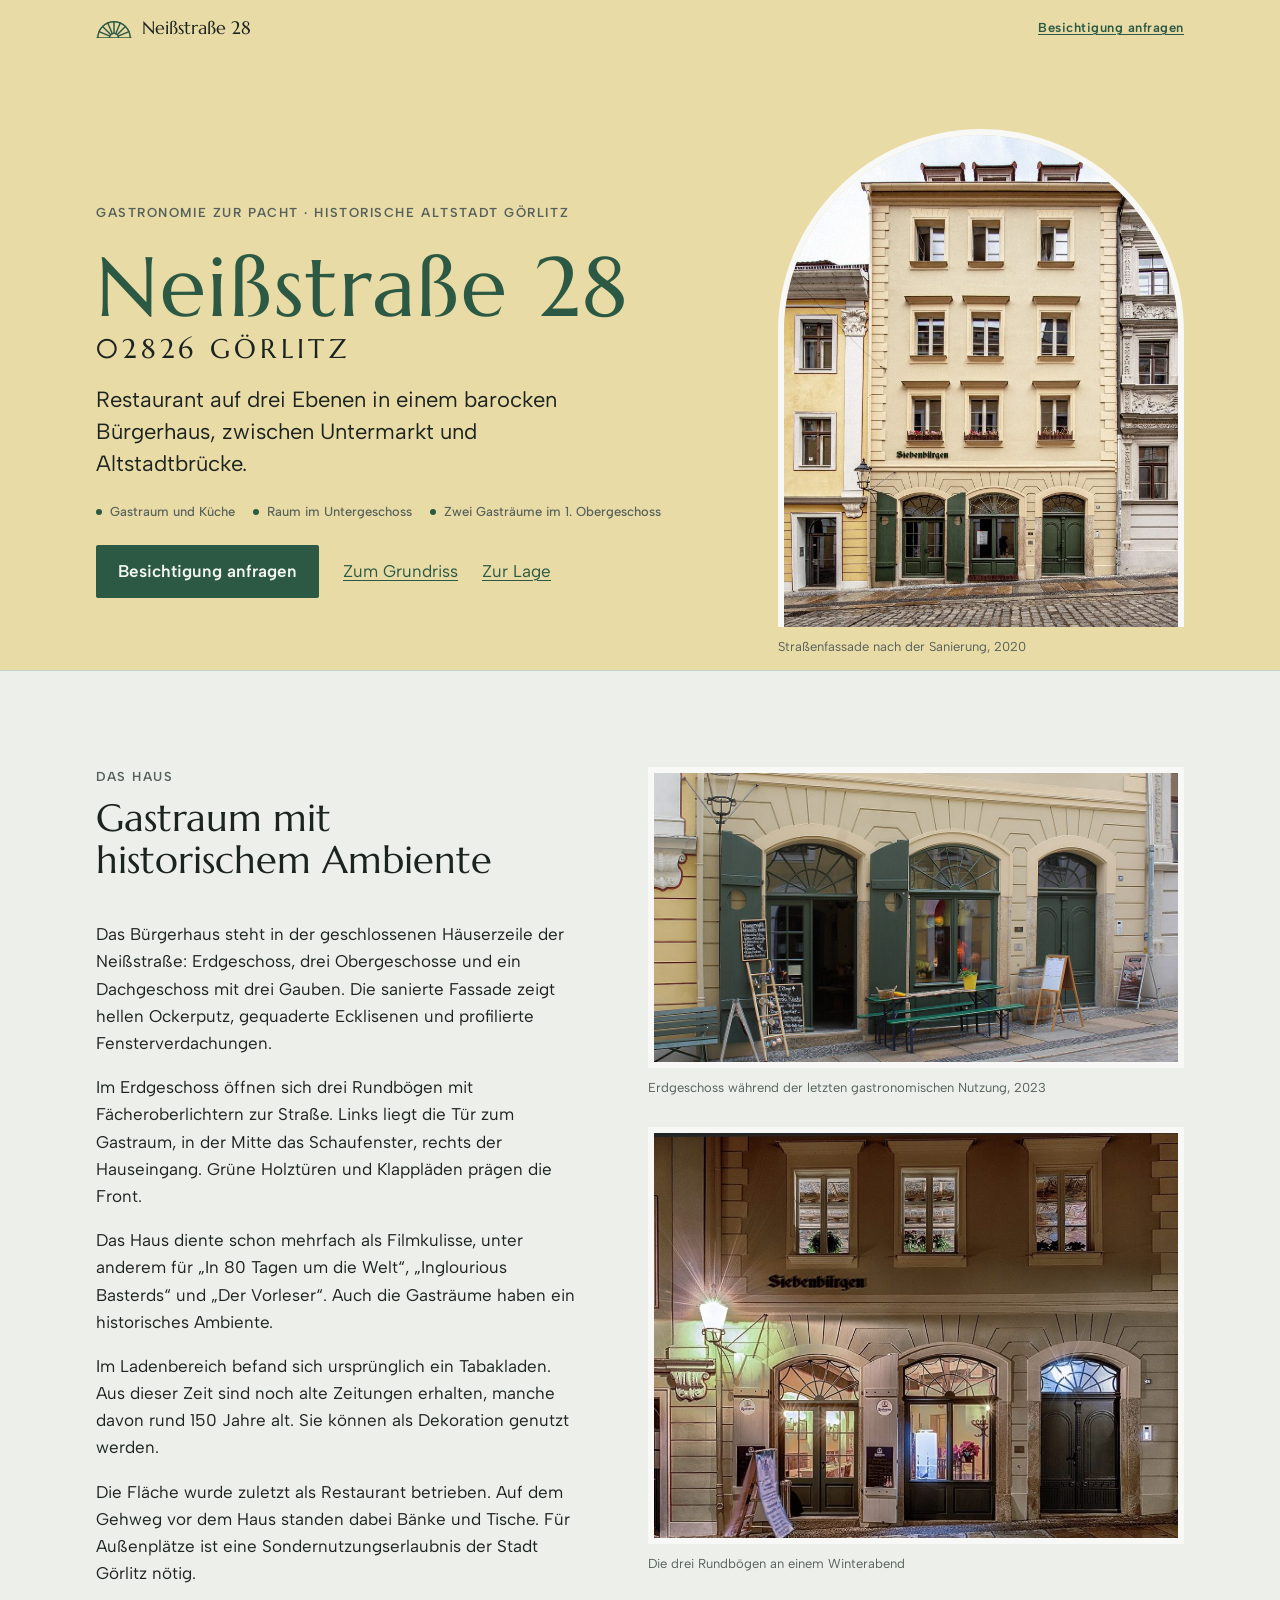
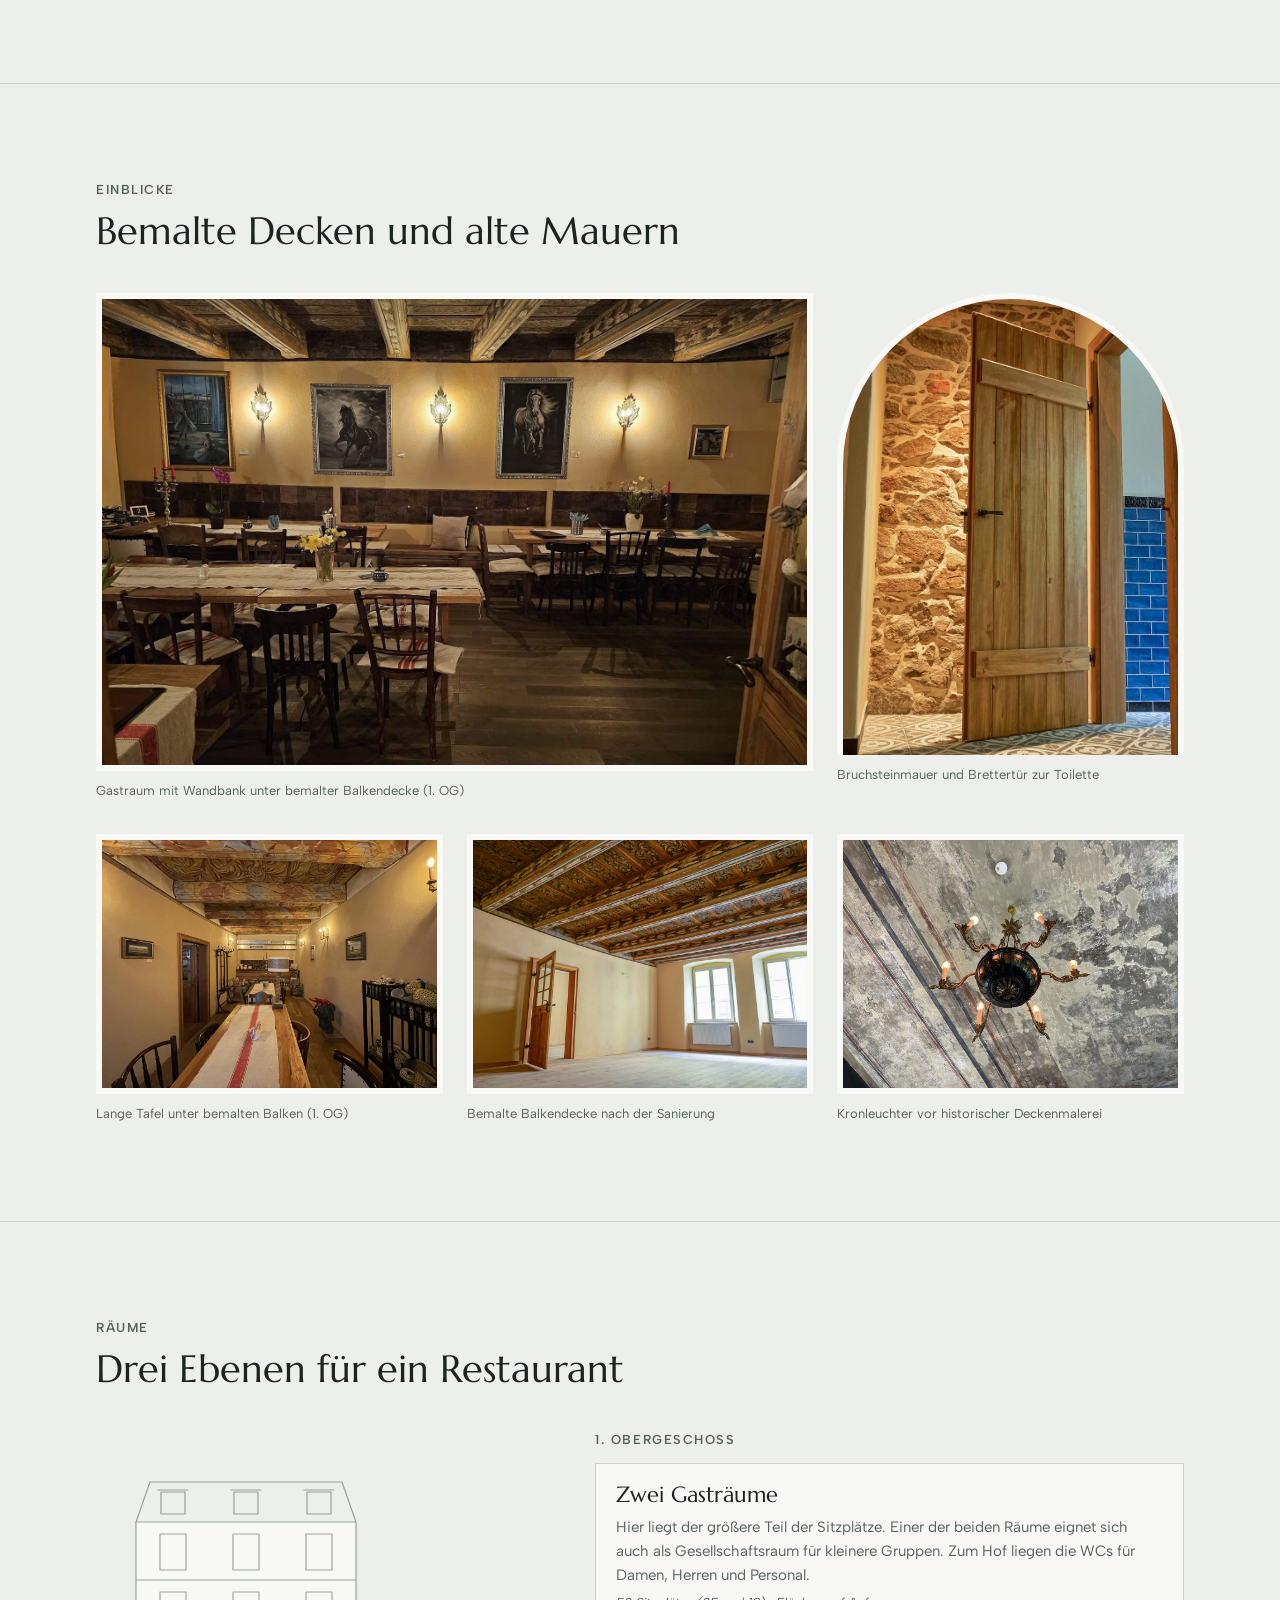
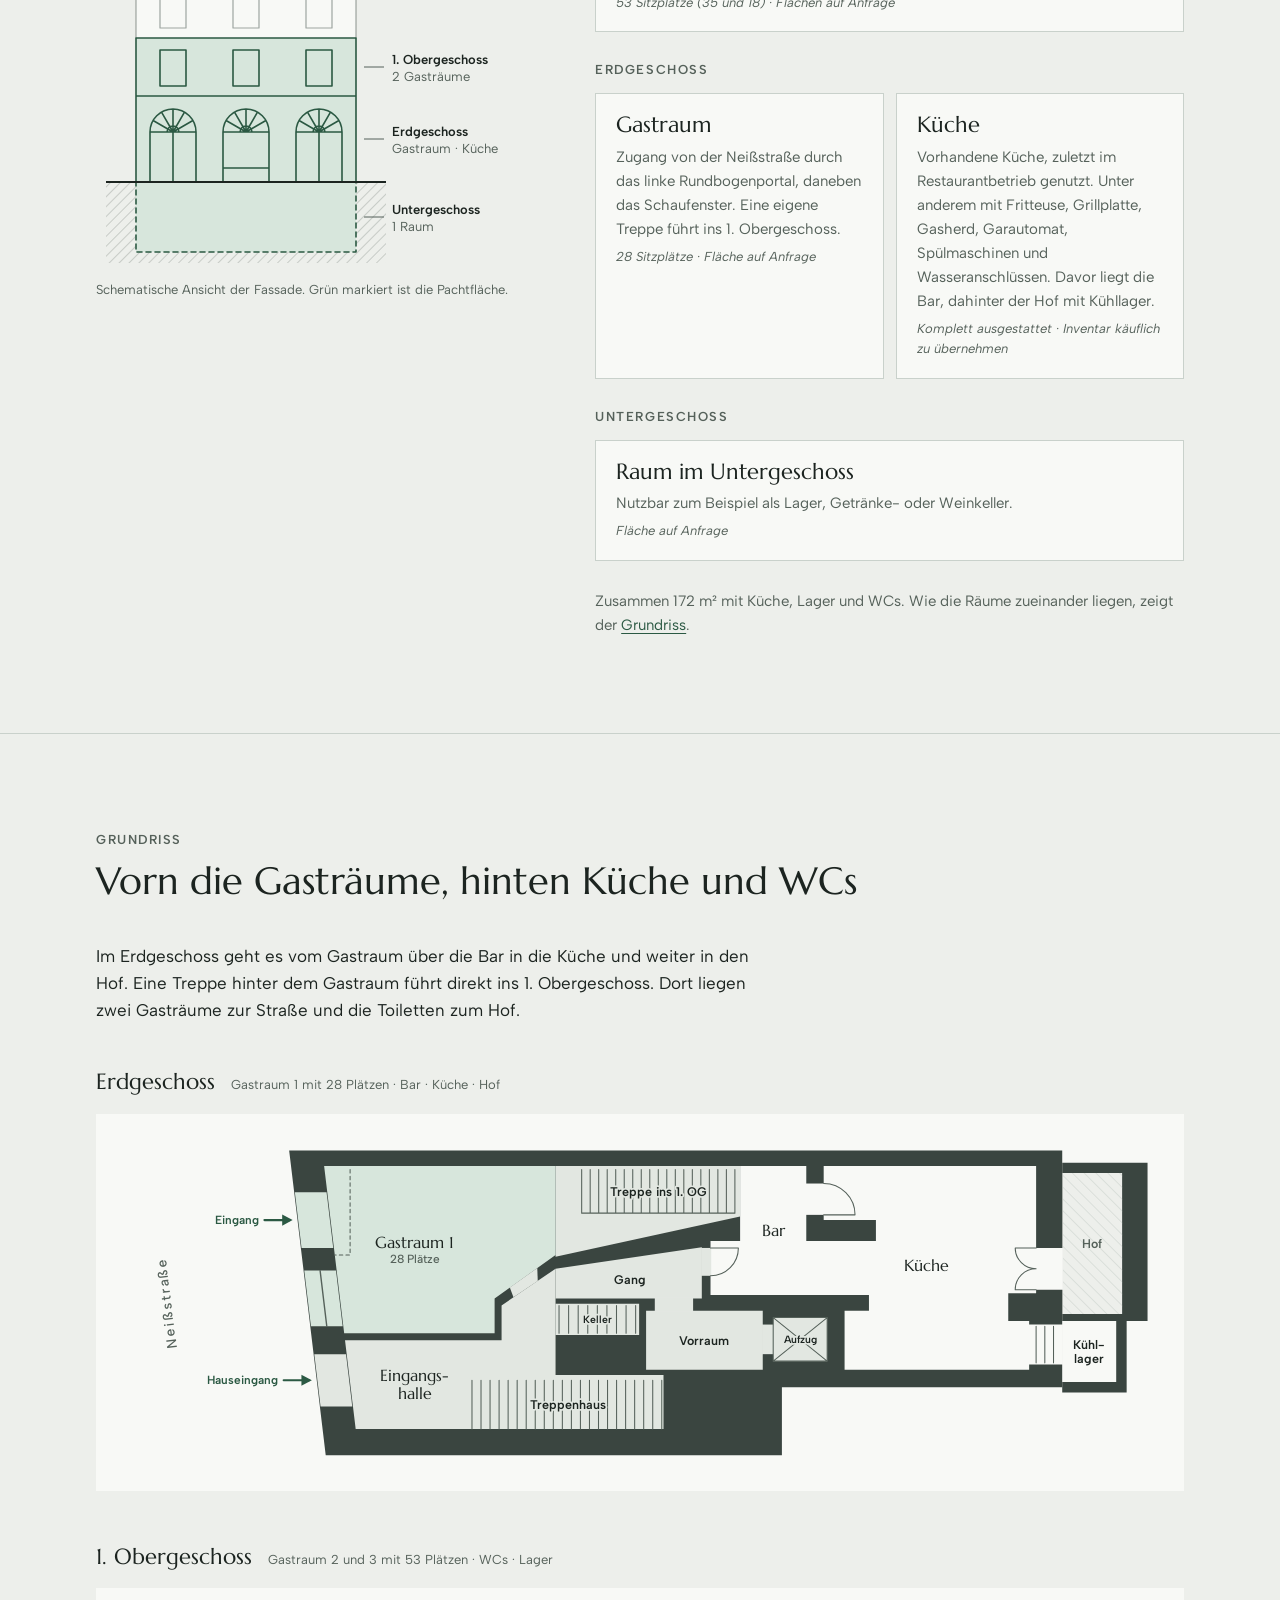
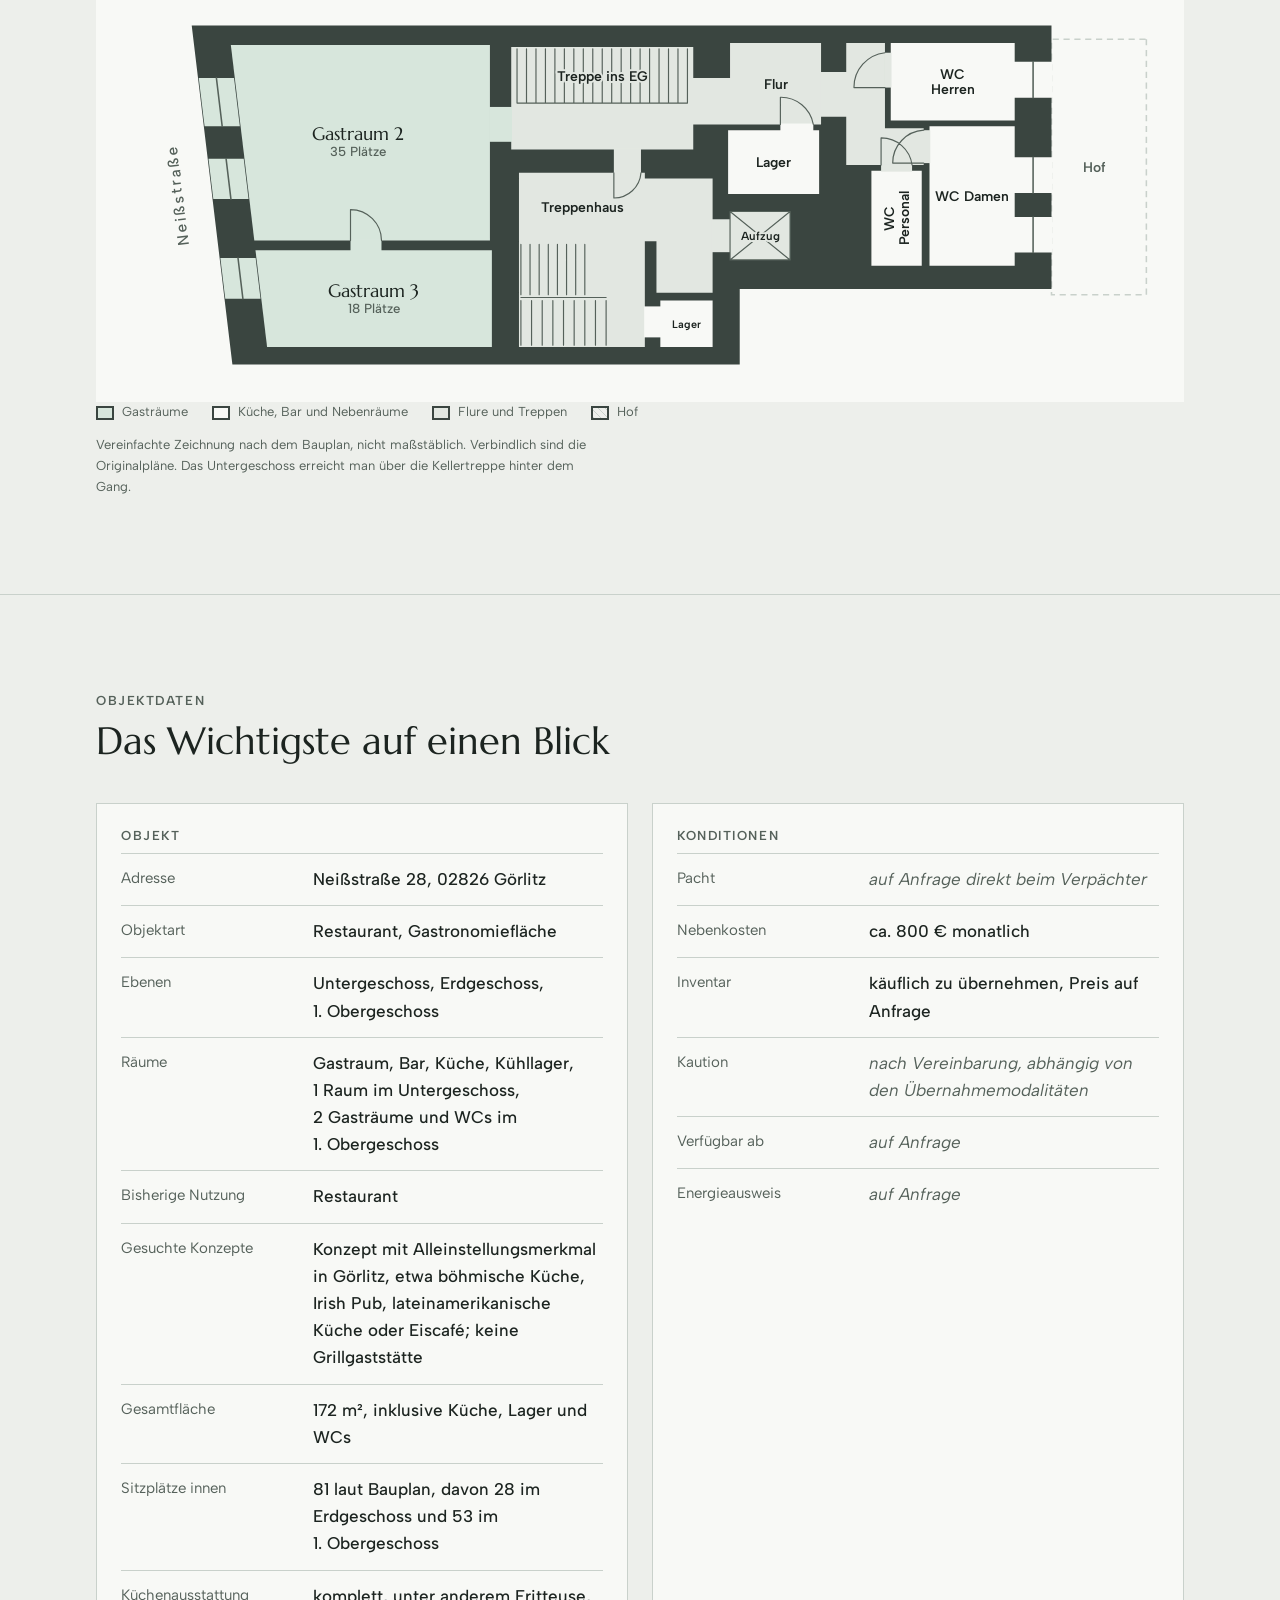
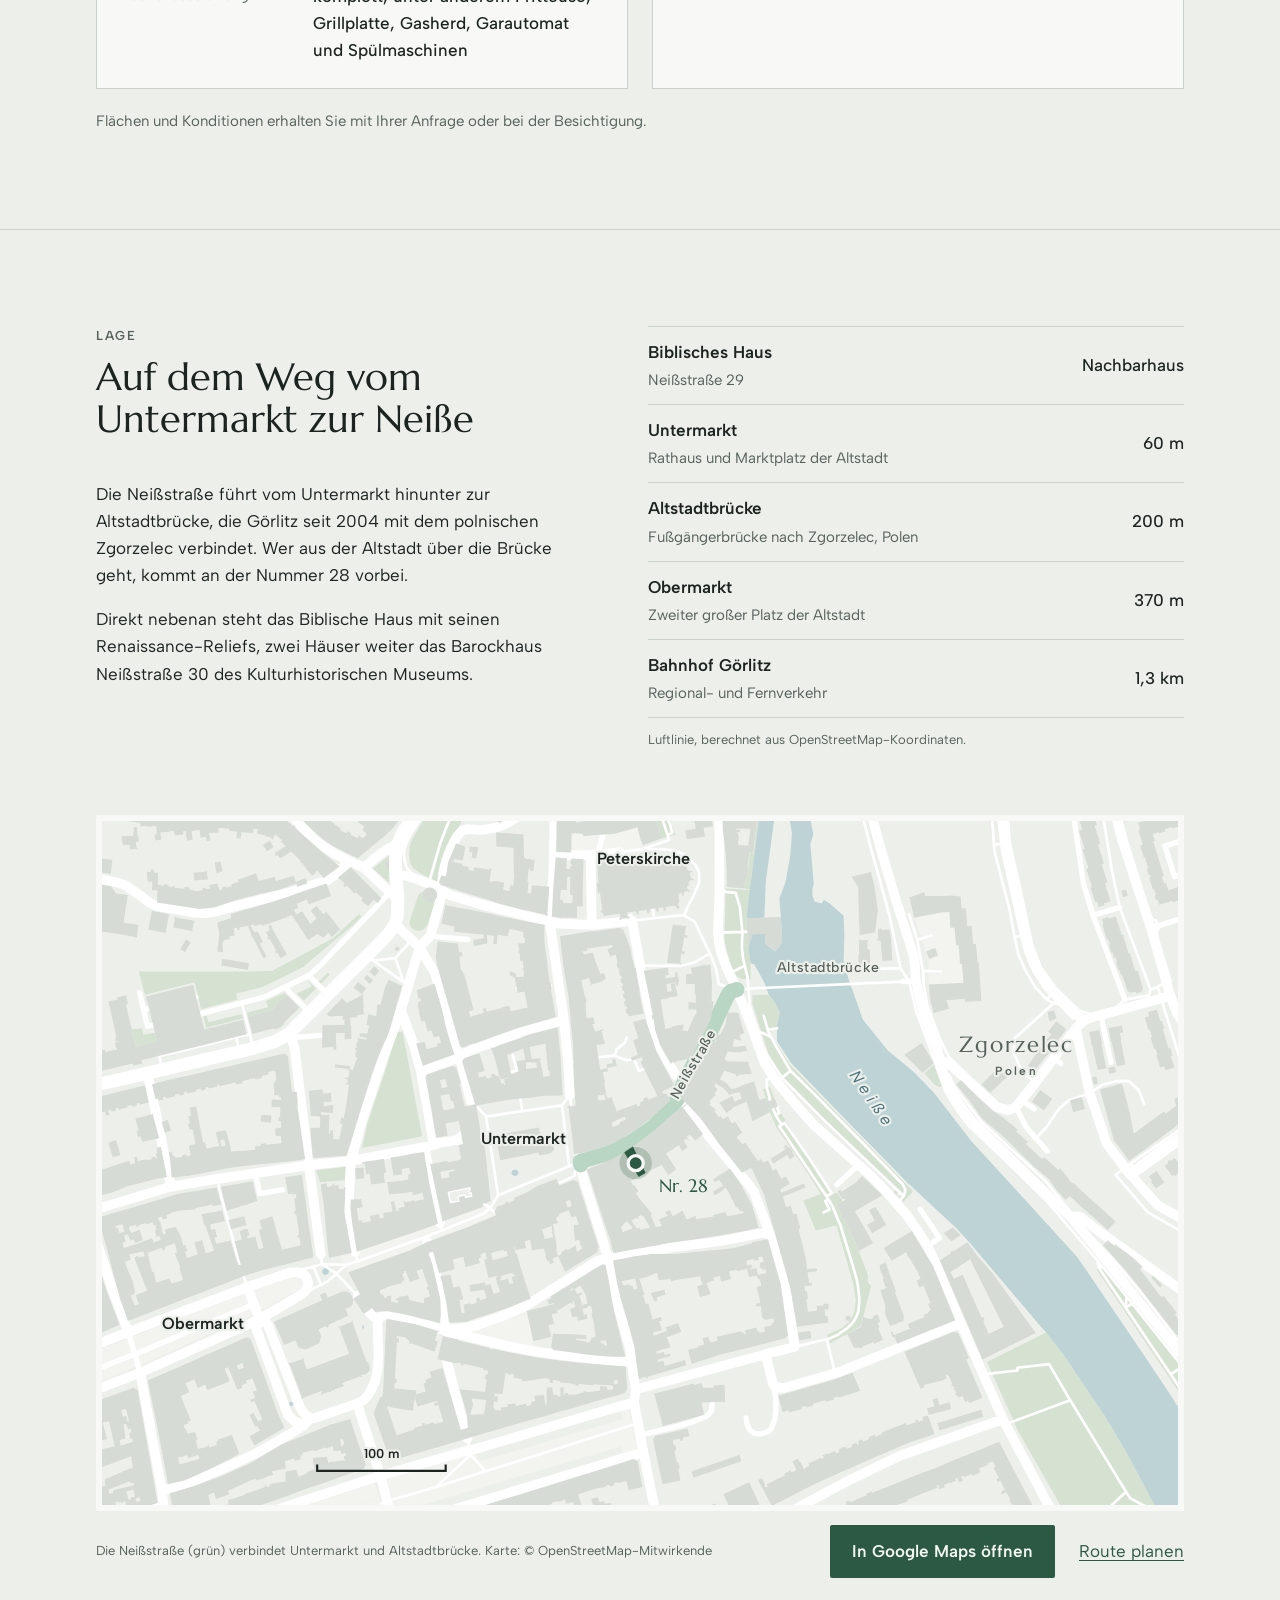
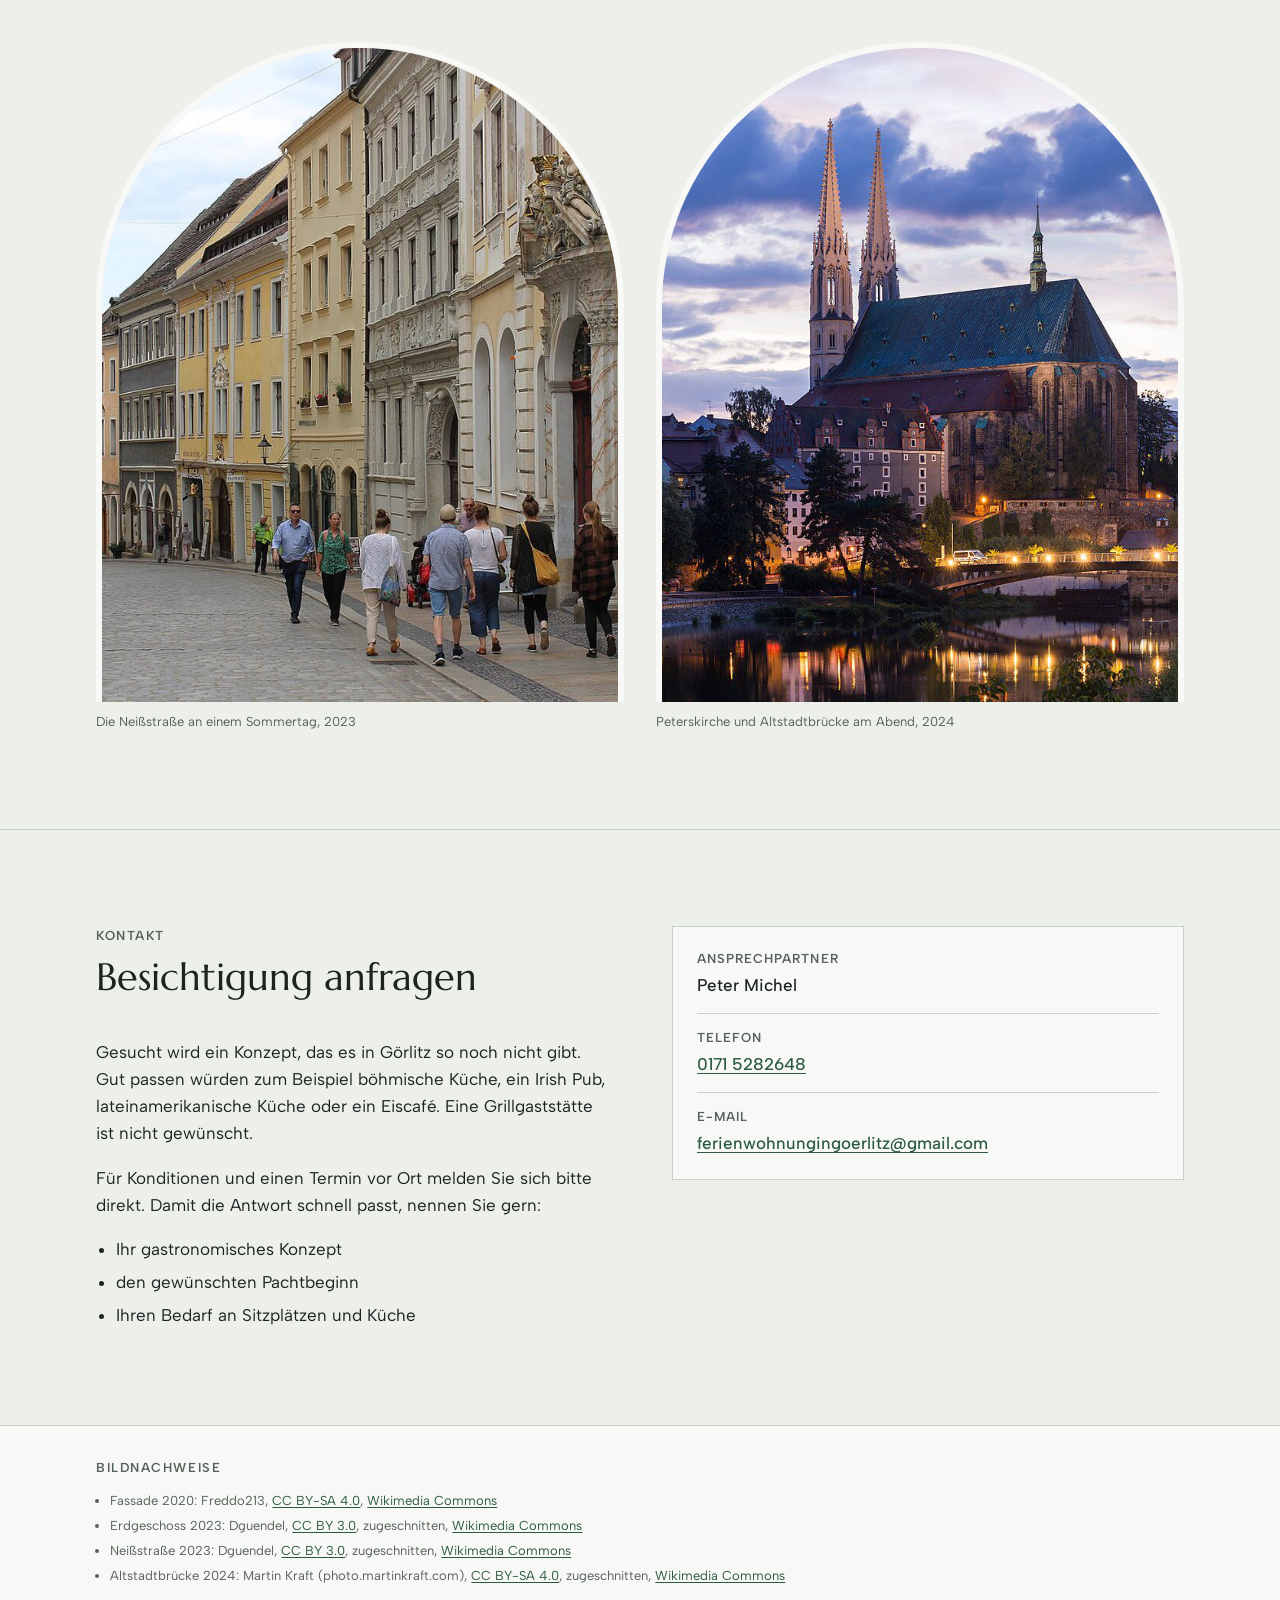
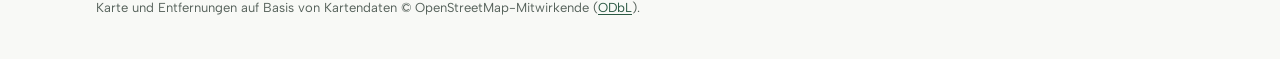
==== index.html @ d896a0dd "Add rental listing page for the restaurant at Neißstraße 28 Single-page exposé for the restaurant at" ====
<!doctype html><html><head><meta charset=utf8><meta name=viewport content="width=device-width,initial-scale=1,viewport-fit=cover"><style>:root{color-scheme:light;box-sizing:border-box;padding-top:env(safe-area-inset-top,0px);padding-bottom:env(safe-area-inset-bottom,0px)}html{scroll-padding-top:env(safe-area-inset-top,0px)}body{margin:0;padding:0;font:14px -apple-system,BlinkMacSystemFont,sans-serif;background:#fff;color:#000}img{max-width:100%}[hidden]:not([hidden=until-found i]){display:none!important}</style></head><body>
<title>Restaurant Neißstraße 28</title>
<meta name="claude:viewport-fit-sides" content="cover">
<meta name="description" content="Gaststätte zur Pacht auf drei Ebenen in einem barocken Bürgerhaus in der Görlitzer Altstadt, Neißstraße 28, 02826 Görlitz.">
<link rel="preconnect" href="https://fonts.googleapis.com">
<link rel="preconnect" href="https://fonts.gstatic.com" crossorigin>
<link rel="stylesheet" href="https://fonts.googleapis.com/css2?family=Albert+Sans:ital,wght@0,400;0,500;0,600;1,400&family=Marcellus&display=swap">
<style>
/* Layout: an exposé built like the façade. An ochre "Putz" band carries the house name in green
   shop-front lettering; photos sit in round-arched frames like the three portals; the facts
   follow below on cool granite-grey stone. */
:root {
  --stone: #edefeb;
  --paper: #f8f9f6;
  --putz: #e9dba6;
  --ink: #1c2420;
  --muted: #55615a;
  --line: #c9d1cb;
  --green: #2b5943;
  --on-green: #f4f7f2;
  --tint: #d7e6dc;
  --map-bldg: #d6dbd5;
  --map-road: #ffffff;
  --map-water: #bdd3d6;
  --map-water-ink: #47707a;
  --map-green: #d5e2d1;
  --map-square: #f3f4f0;
  --map-route: #b9d5c3;
  --plan-wall: #3a4540;
  --plan-hall: #e2e7e1;
  --scrim: rgba(12, 16, 14, 0.94);
  --on-scrim: #eef1ed;
  --scrim-btn: rgba(238, 241, 237, 0.14);
  --scrim-btn-hover: rgba(238, 241, 237, 0.24);
  --display: "Marcellus", "Cormorant SC", Georgia, "Times New Roman", serif;
  --body: "Albert Sans", "Segoe UI", system-ui, -apple-system, sans-serif;
  --step-0: 0.8125rem;
  --step-1: 1.0625rem;
  --step-2: 1.375rem;
  --step-3: clamp(1.75rem, 3.4vw, 2.375rem);
  --step-4: clamp(2.75rem, 8vw, 5.25rem);
}
@media (prefers-color-scheme: dark) {
  :root:not([data-theme="light"]) {
    --stone: #121714; --paper: #19201c; --putz: #2c2919; --ink: #e5e9e4;
    --muted: #9ba79f; --line: #2f3933; --green: #8cc2a2; --on-green: #0d1912;
    --tint: #1f3629; --map-bldg: #252e29; --map-road: #34403a; --map-water: #1c3238;
    --map-water-ink: #86b3bd; --map-green: #1a2a20; --map-square: #1d2420; --map-route: #2e5a43;
    --plan-wall: #b3bfb8; --plan-hall: #252e29;
    color-scheme: dark;
  }
}
:root[data-theme="dark"] {
  --stone: #121714; --paper: #19201c; --putz: #2c2919; --ink: #e5e9e4;
  --muted: #9ba79f; --line: #2f3933; --green: #8cc2a2; --on-green: #0d1912;
  --tint: #1f3629; --map-bldg: #252e29; --map-road: #34403a; --map-water: #1c3238;
  --map-water-ink: #86b3bd; --map-green: #1a2a20; --map-square: #1d2420; --map-route: #2e5a43;
  --plan-wall: #b3bfb8; --plan-hall: #252e29;
  color-scheme: dark;
}

* { box-sizing: border-box; }
body {
  background: var(--stone);
  color: var(--ink);
  font: 400 var(--step-1)/1.6 var(--body);
  -webkit-font-smoothing: antialiased;
}
a { color: var(--green); text-underline-offset: 0.18em; text-decoration-thickness: 1px; }
a:focus-visible { outline: 2px solid var(--green); outline-offset: 3px; border-radius: 2px; }
h1, h2, h3 { font-family: var(--display); font-weight: 400; text-wrap: balance; margin: 0; }
p { margin: 0; }
img { display: block; max-width: 100%; height: auto; }

.wrap {
  max-width: 1120px;
  margin-inline: auto;
  padding-left: max(16px, env(safe-area-inset-left, 0px));
  padding-right: max(16px, env(safe-area-inset-right, 0px));
}
.eyebrow {
  font-size: var(--step-0);
  font-weight: 600;
  letter-spacing: 0.12em;
  text-transform: uppercase;
  color: var(--muted);
}

/* Fanlight mark: the radiating bars over each portal of No. 28 */
.fan { width: 2.25rem; height: auto; color: var(--green); flex: none; }
.fan path { fill: none; stroke: currentColor; stroke-width: 1.6; stroke-linecap: round; }

/* Top bar */
.bar { background: var(--putz); }
.bar .wrap {
  display: flex; align-items: center; justify-content: space-between; gap: 16px;
  padding-block: 14px;
}
.brand {
  display: flex; align-items: center; gap: 10px;
  font-family: var(--display); font-size: 1.125rem; color: var(--ink); text-decoration: none;
}
.bar-link { font-size: var(--step-0); font-weight: 600; letter-spacing: 0.04em; }

/* Hero: the façade band */
.hero { background: var(--putz); border-bottom: 1px solid var(--line); }
.hero .wrap {
  display: grid;
  grid-template-columns: minmax(0, 1.2fr) minmax(0, 0.8fr);
  gap: clamp(32px, 6vw, 72px);
  align-items: end;
  padding-block: clamp(32px, 6vw, 72px) 0;
}
.hero-text { display: grid; gap: 22px; padding-bottom: clamp(32px, 6vw, 72px); min-width: 0; }
.hero h1 {
  font-size: var(--step-4);
  line-height: 0.98;
  letter-spacing: 0.02em;
  color: var(--green);
}
.hero h1 small {
  display: block;
  margin-top: 0.5rem;
  font-size: 0.32em;
  letter-spacing: 0.16em;
  text-transform: uppercase;
  color: var(--ink);
}
.lead { font-size: var(--step-2); line-height: 1.45; max-width: 34ch; }
.traits {
  display: flex; flex-wrap: wrap; gap: 6px 18px;
  list-style: none; margin: 0; padding: 0;
  font-size: var(--step-0); font-weight: 500; color: var(--muted);
}
.traits li { display: flex; align-items: center; gap: 8px; }
.traits li::before { content: ""; width: 6px; height: 6px; background: var(--green); border-radius: 50%; }
.actions { display: flex; flex-wrap: wrap; align-items: center; gap: 12px 24px; }
.button {
  display: inline-block;
  padding: 13px 22px;
  background: var(--green);
  color: var(--on-green);
  font-weight: 600;
  text-decoration: none;
  border-radius: 2px;
}
.button:hover { filter: brightness(1.08); }
.button:focus-visible { outline: 2px solid var(--ink); outline-offset: 3px; }

/* Round-arched photo frames, after the ground-floor portals */
.arch { margin: 0; display: grid; gap: 10px; min-width: 0; }
.arch .frame {
  border-radius: 999px 999px 0 0;
  overflow: hidden;
  border: 6px solid var(--paper);
  border-bottom: 0;
  background: var(--paper);
  max-width: 100%;
}
.arch img { width: 100%; }
.arch.portrait .frame { aspect-ratio: 4 / 5; }
.arch.portrait img { height: 100%; object-fit: cover; }
figcaption { font-size: var(--step-0); color: var(--muted); }
.hero .arch { justify-self: end; width: min(100%, 420px); }
.hero .arch figcaption { padding-bottom: 12px; }

/* Sections */
main section { padding-block: clamp(48px, 8vw, 96px); border-bottom: 1px solid var(--line); }
main section:last-child { border-bottom: 0; }
.head { display: grid; gap: 10px; margin-bottom: clamp(24px, 4vw, 40px); }
.head h2 { font-size: var(--step-3); line-height: 1.1; }
.prose { display: grid; gap: 1em; max-width: 62ch; }

.split {
  display: grid;
  grid-template-columns: minmax(0, 1fr) minmax(0, 1.1fr);
  gap: clamp(28px, 5vw, 64px);
  align-items: start;
}
.photo { margin: 0; display: grid; gap: 10px; min-width: 0; }
.photo img { border: 6px solid var(--paper); width: 100%; }

/* Objektdaten */
.facts { display: grid; grid-template-columns: repeat(2, minmax(0, 1fr)); gap: 24px; }
.facts-group { background: var(--paper); border: 1px solid var(--line); padding: 8px 24px 12px; min-width: 0; }
.facts-group h3 {
  font-family: var(--body); font-size: var(--step-0); font-weight: 600;
  letter-spacing: 0.12em; text-transform: uppercase; color: var(--muted);
  padding-block: 14px 6px;
}
.facts dl { margin: 0; }
.facts dl div {
  display: grid; grid-template-columns: minmax(0, 11rem) minmax(0, 1fr); gap: 4px 16px;
  padding-block: 12px; border-top: 1px solid var(--line);
}
.facts dt { color: var(--muted); font-size: 0.9375rem; }
.facts dd { margin: 0; font-weight: 500; }
.facts dd.ask { font-weight: 400; font-style: italic; color: var(--muted); }
.facts-note { margin-top: 20px; font-size: 0.9375rem; color: var(--muted); max-width: 62ch; }

/* Lage */
.distances { list-style: none; margin: 0; padding: 0; border-top: 1px solid var(--line); }
.distances li {
  display: grid; grid-template-columns: minmax(0, 1fr) auto; gap: 2px 16px; align-items: baseline;
  padding-block: 12px; border-bottom: 1px solid var(--line);
}
.distances strong { font-weight: 600; }
.distances span { grid-column: 1; font-size: 0.9375rem; color: var(--muted); }
.distances .m {
  grid-column: 2; grid-row: 1 / span 2; align-self: center;
  font-variant-numeric: tabular-nums; font-weight: 500; white-space: nowrap;
}
.distance-note { margin-top: 12px; font-size: var(--step-0); color: var(--muted); }
.portals {
  display: grid; grid-template-columns: repeat(2, minmax(0, 1fr));
  gap: clamp(16px, 3vw, 32px); margin-top: clamp(36px, 6vw, 64px);
}
.portals .arch:nth-child(2) img { object-position: 38% 50%; }

/* Räume: façade elevation beside the rooms, grouped by floor */
.rooms-layout {
  display: grid; grid-template-columns: minmax(0, 0.85fr) minmax(0, 1.15fr);
  gap: clamp(28px, 5vw, 64px); align-items: start;
}
.elev { margin: 0; display: grid; gap: 10px; color: var(--ink); position: sticky; top: calc(env(safe-area-inset-top, 0px) + 24px); }
.elev svg { display: block; width: 100%; max-width: 420px; height: auto; }
.e-house { fill: var(--paper); }
.e-ugbg { fill: var(--paper); }
.e-hatch { stroke: var(--muted); stroke-width: 1; opacity: 0.5; }
.fl-fill { fill: var(--tint); transition: opacity 0.2s; }
.e-label { transition: opacity 0.2s; }
.elev[data-active] .fl-fill, .elev[data-active] .e-label { opacity: 0.3; }
.elev[data-active="og1"] [data-floor="og1"],
.elev[data-active="eg"] [data-floor="eg"],
.elev[data-active="ug"] [data-floor="ug"] { opacity: 1; }
.e-lines, .e-faded { fill: none; stroke-linejoin: round; stroke-linecap: round; }
.e-lines { stroke: var(--green); stroke-width: 1.6; }
.e-faded { stroke: var(--muted); stroke-width: 1.2; opacity: 0.55; }
.e-ug { stroke-dasharray: 5 4; }
.e-ground { stroke: var(--ink); stroke-width: 2; }
.e-label path { fill: none; stroke: var(--muted); stroke-width: 1; }
.e-label text { font: 600 13px var(--body); fill: var(--ink); }
.e-label .sub { font-weight: 400; fill: var(--muted); }
.rooms { display: grid; gap: 28px; min-width: 0; }
.floor-group { display: grid; gap: 12px; }
.floor-group h3 {
  font-family: var(--body); font-size: var(--step-0); font-weight: 600;
  letter-spacing: 0.12em; text-transform: uppercase; color: var(--muted);
}
.room-cards { display: grid; grid-template-columns: repeat(auto-fit, minmax(min(100%, 220px), 1fr)); gap: 12px; }
.room {
  background: var(--paper); border: 1px solid var(--line); padding: 18px 20px;
  display: grid; gap: 6px; align-content: start; transition: border-color 0.2s;
}
.floor-group:hover .room { border-color: var(--green); }
.room h4 { margin: 0; font-family: var(--display); font-weight: 400; font-size: var(--step-2); line-height: 1.2; }
.room p { color: var(--muted); font-size: 0.9375rem; }
.room .size { font-size: var(--step-0); font-style: italic; }
.rooms-note { font-size: 0.9375rem; color: var(--muted); }

/* Photos open full size in a lightbox; the hero image stays static */
.zoom { display: block; cursor: zoom-in; }
.arch .zoom { height: 100%; }
.zoom img { transition: filter 0.2s; }
.zoom:hover img { filter: brightness(1.06); }
.zoom:focus-visible { outline: 2px solid var(--green); outline-offset: 3px; }
html:has(.lightbox[open]) { overflow: hidden; }
.lightbox {
  width: 100%; height: 100%; max-width: none; max-height: none; margin: 0; padding: 0; border: 0;
  background: var(--scrim); color: var(--on-scrim);
}
.lightbox::backdrop { background: transparent; }
.lightbox[open] { display: grid; grid-template-rows: auto minmax(0, 1fr); }
.lb-bar {
  display: flex; align-items: center; justify-content: space-between; gap: 16px;
  padding: max(12px, env(safe-area-inset-top, 0px)) max(16px, env(safe-area-inset-right, 0px)) 8px max(16px, env(safe-area-inset-left, 0px));
  font-size: var(--step-0); font-variant-numeric: tabular-nums;
}
.lightbox figure {
  margin: 0; min-height: 0; display: flex; flex-direction: column; align-items: center; justify-content: center; gap: 12px;
  padding: 0 clamp(16px, 7vw, 88px) max(20px, env(safe-area-inset-bottom, 0px));
}
.lightbox figure img { max-width: 100%; max-height: calc(100dvh - 150px); object-fit: contain; }
.lightbox figcaption { color: var(--on-scrim); text-align: center; max-width: 62ch; }
.lb-btn {
  display: grid; place-items: center; width: 44px; height: 44px; padding: 0;
  border: 0; border-radius: 50%; background: var(--scrim-btn); color: var(--on-scrim);
  font: 400 1.75rem/1 var(--body); cursor: pointer;
}
.lb-btn:hover { background: var(--scrim-btn-hover); }
.lb-btn:focus-visible { outline: 2px solid var(--on-scrim); outline-offset: 2px; }
.lb-prev, .lb-next { position: absolute; top: 50%; translate: 0 -50%; }
.lb-prev { left: max(12px, env(safe-area-inset-left, 0px)); }
.lb-next { right: max(12px, env(safe-area-inset-right, 0px)); }
@media (max-width: 600px) {
  .lb-prev, .lb-next { top: auto; bottom: max(16px, env(safe-area-inset-bottom, 0px)); translate: none; }
  .lightbox figure { padding-inline: 16px; padding-bottom: calc(max(16px, env(safe-area-inset-bottom, 0px)) + 60px); }
  .lightbox figure img { max-height: calc(100dvh - 210px); }
}

/* Haus: two photos stacked beside the text */
.photo-stack { display: grid; gap: 28px; min-width: 0; }

/* Einblicke: one wide photo and one arch in the first row, three photos below */
.gallery {
  display: grid; grid-template-columns: repeat(3, minmax(0, 1fr));
  gap: clamp(24px, 3vw, 32px) 24px; align-items: start;
}
.gallery .wide { grid-column: span 2; }
.gallery .photo img { aspect-ratio: 4 / 3; object-fit: cover; }
.gallery .wide img { aspect-ratio: 3 / 2; }
.gallery .arch .frame { aspect-ratio: 3 / 4; }
.gallery .arch img { height: 100%; object-fit: cover; }

/* Grundriss: drawn from the construction plan; wide (street left) on desktop, tall (street below) on phones */
.intro { max-width: 62ch; margin-bottom: clamp(24px, 4vw, 40px); }
.plans { display: grid; gap: clamp(32px, 5vw, 48px); }
.plan { margin: 0; display: grid; gap: 14px; min-width: 0; }
.plan-head { display: flex; flex-wrap: wrap; align-items: baseline; gap: 4px 16px; font-size: var(--step-0); color: var(--muted); }
.plan-head h3 { font-size: var(--step-2); color: var(--ink); }
.plan-frame { border: 6px solid var(--paper); background: var(--paper); padding: clamp(8px, 2vw, 20px); }
.plan svg { display: block; width: 100%; height: auto; }
.plan-tall { display: none !important; }
.p-wall { fill: var(--plan-wall); }
.p-room { fill: var(--paper); }
.p-hall { fill: var(--plan-hall); }
.p-guest { fill: var(--tint); }
.p-yard { fill: var(--stone); }
.p-hatch { stroke: var(--line); stroke-width: 3; }
.p-below { fill: none; stroke: var(--line); stroke-width: 4; stroke-dasharray: 16 12; }
.p-thin, .p-glass, .p-dash, .p-arrow { fill: none; stroke-linecap: round; stroke-linejoin: round; }
.p-thin { stroke: var(--muted); stroke-width: 3; }
.p-glass { stroke: var(--muted); stroke-width: 4; }
.p-dash { stroke: var(--muted); stroke-width: 3; stroke-dasharray: 10 9; }
.p-arrow { stroke: var(--green); stroke-width: 6; }
.p-arrowhead { fill: var(--green); }
.plan text { fill: var(--ink); }
.p-name { font-family: var(--display); }
.p-small { font-family: var(--body); font-weight: 600; }
.plan .p-out, .plan .p-street { fill: var(--muted); }
.plan .p-door { fill: var(--green); }
.plan .p-sub { font-family: var(--body); font-weight: 500; fill: var(--muted); }
.p-street { font-family: var(--body); font-weight: 500; letter-spacing: 0.14em; }
.p-halo { paint-order: stroke; stroke: var(--plan-hall); stroke-width: 10px; stroke-linejoin: round; }
.legend {
  display: flex; flex-wrap: wrap; gap: 8px 24px; list-style: none; margin: 0; padding: 0;
  font-size: var(--step-0); color: var(--muted);
}
.legend li { display: flex; align-items: center; gap: 8px; }
.legend i { width: 18px; height: 14px; border: 2px solid var(--plan-wall); flex: none; }
.legend .k-guest { background: var(--tint); }
.legend .k-room { background: var(--paper); }
.legend .k-hall { background: var(--plan-hall); }
.legend .k-yard { background: repeating-linear-gradient(45deg, var(--line) 0 1px, var(--stone) 1px 5px); }
.plan-note { margin-top: 12px; font-size: var(--step-0); color: var(--muted); max-width: 62ch; }

/* Karte: drawn from OpenStreetMap data, themed through the tokens */
.map-figure { margin: clamp(36px, 6vw, 64px) 0 0; display: grid; gap: 14px; }
.map-frame { border: 6px solid var(--paper); background: var(--paper); }
.map { display: block; width: 100%; height: auto; aspect-ratio: 1000 / 636; color: var(--ink); }
.m-ground { fill: var(--stone); }
.m-green { fill: var(--map-green); }
.m-water { fill: var(--map-water); }
.m-square { fill: var(--map-square); }
.m-bldg { fill: var(--map-bldg); }
.m-house { fill: var(--green); }
.m-foot, .m-service, .m-minor, .m-major, .m-route { fill: none; stroke-linecap: round; stroke-linejoin: round; }
.m-foot { stroke: var(--map-road); stroke-width: 2.5; }
.m-service { stroke: var(--map-road); stroke-width: 5; }
.m-minor { stroke: var(--map-road); stroke-width: 9; }
.m-major { stroke: var(--map-road); stroke-width: 12; }
.m-route { stroke: var(--map-route); stroke-width: 14; }
.m-labels text, .m-pin-label, .m-scale text {
  paint-order: stroke; stroke: var(--stone); stroke-width: 4px; stroke-linejoin: round;
}
.m-place { font: 600 15px var(--body); fill: var(--ink); }
.m-street { font: 500 13px var(--body); fill: var(--muted); letter-spacing: 0.04em; }
.m-water-label { font: italic 400 15px var(--body); fill: var(--map-water-ink); letter-spacing: 0.3em; }
.m-country { font: 400 20px var(--display); fill: var(--muted); letter-spacing: 0.08em; }
.m-country-sub { font: 600 11px var(--body); fill: var(--muted); letter-spacing: 0.2em; }
.m-pin-halo { fill: var(--green); opacity: 0.22; }
.m-pin-dot { fill: var(--green); stroke: var(--paper); stroke-width: 3; }
.m-pin-label { font: 400 17px var(--display); fill: var(--green); }
.m-scale path { fill: none; stroke: var(--ink); stroke-width: 2; }
.m-scale text { font: 600 12px var(--body); fill: var(--ink); }
.map-bar { display: flex; flex-wrap: wrap; align-items: center; justify-content: space-between; gap: 12px 24px; }
.map-actions { display: flex; flex-wrap: wrap; align-items: center; gap: 12px 24px; }

/* Kontakt */
.contact {
  display: grid; grid-template-columns: minmax(0, 1fr) minmax(0, 1fr);
  gap: clamp(28px, 5vw, 64px); align-items: start;
}
.card { background: var(--paper); border: 1px solid var(--line); padding: 8px 24px; min-width: 0; }
.card dl { margin: 0; }
.card dl div { display: grid; gap: 2px; padding-block: 14px; border-top: 1px solid var(--line); }
.card dl div:first-child { border-top: 0; }
.card dt { font-size: var(--step-0); font-weight: 600; letter-spacing: 0.08em; text-transform: uppercase; color: var(--muted); }
.card dd { margin: 0; font-weight: 500; overflow-wrap: anywhere; }
.checklist { margin: 0; padding-left: 1.2em; display: grid; gap: 6px; }

/* Footer */
footer { border-top: 1px solid var(--line); background: var(--paper); }
footer .wrap { padding-block: 32px 40px; display: grid; gap: 12px; font-size: var(--step-0); color: var(--muted); }
footer h2 { font-family: var(--body); font-size: var(--step-0); font-weight: 600; letter-spacing: 0.12em; text-transform: uppercase; }
footer ul { margin: 0; padding-left: 1.1em; display: grid; gap: 4px; }

@media (max-width: 999px) {
  .plans { grid-template-columns: repeat(2, minmax(0, 1fr)); gap: 24px; }
  .plan-wide { display: none !important; }
  .plan-tall { display: block !important; }
}
@media (max-width: 820px) {
  .hero .wrap, .split, .contact, .facts, .rooms-layout, .gallery { grid-template-columns: minmax(0, 1fr); }
  .hero .arch { justify-self: start; width: min(100%, 380px); }
  .hero-text { padding-bottom: 0; }
  .elev { position: static; }
  .gallery .wide { grid-column: auto; }
  .gallery .arch { width: min(100%, 420px); }
}
@media (max-width: 599px) {
  .plans { grid-template-columns: minmax(0, 1fr); }
  .plan-frame { justify-self: start; width: min(100%, 440px); }
}
@media (max-width: 600px) {
  .map { aspect-ratio: 1 / 1; }
  .m-place { font-size: 24px; }
  .m-street { font-size: 20px; }
  .m-water-label { font-size: 22px; }
  .m-pin-label { font-size: 28px; }
  .m-scale text { font-size: 18px; }
  .m-country, .m-country-sub { display: none; }
}
@media (prefers-reduced-motion: reduce) {
  .fl-fill, .e-label, .room { transition: none; }
}
@media (max-width: 520px) {
  .facts dl div { grid-template-columns: minmax(0, 1fr); }
  .facts-group, .card { padding-inline: 16px; }
  .bar-link { display: none; }
}
</style>

<header class="bar" id="top">
  <div class="wrap">
    <a class="brand" href="#top" aria-label="Neißstraße 28, zum Seitenanfang">
      <svg class="fan" viewBox="0 0 40 22" aria-hidden="true">
        <path d="M2 21 A18 18 0 0 1 38 21"/>
        <path d="M15 21 A5 5 0 0 1 25 21"/>
        <path d="M1 21 H39"/>
        <path d="M24.6 19.1 L36.6 14.1 M23.5 17.5 L32.7 8.3 M21.9 16.4 L26.9 4.4 M20 16 L20 3 M18.1 16.4 L13.1 4.4 M16.5 17.5 L7.3 8.3 M15.4 19.1 L3.4 14.1"/>
      </svg>
      <span>Neißstraße 28</span>
    </a>
    <a class="bar-link" href="#kontakt">Besichtigung anfragen</a>
  </div>
</header>

<section class="hero">
  <div class="wrap">
    <div class="hero-text">
      <p class="eyebrow">Gastronomie zur Pacht · Historische Altstadt Görlitz</p>
      <h1>Neißstraße 28<small>02826 Görlitz</small></h1>
      <p class="lead">Restaurant auf drei Ebenen in einem barocken Bürgerhaus, zwischen Untermarkt und Altstadtbrücke.</p>
      <ul class="traits">
        <li>Gastraum und Küche</li>
        <li>Raum im Untergeschoss</li>
        <li>Zwei Gasträume im 1.&nbsp;Obergeschoss</li>
      </ul>
      <div class="actions">
        <a class="button" href="#kontakt">Besichtigung anfragen</a>
        <a href="#grundriss">Zum Grundriss</a>
        <a href="#lage">Zur Lage</a>
      </div>
    </div>
    <figure class="arch">
      <div class="frame">
        <img src="img/fassade-2020.jpg" width="721" height="900"
             alt="Straßenfassade der Neißstraße 28: viergeschossiges Bürgerhaus in hellem Ocker mit drei Dachgauben, im Erdgeschoss drei Rundbögen mit grünen Holztüren und Läden.">
      </div>
      <figcaption>Straßenfassade nach der Sanierung, 2020</figcaption>
    </figure>
  </div>
</section>

<main>
  <section id="haus">
    <div class="wrap split">
      <div>
        <div class="head">
          <p class="eyebrow">Das Haus</p>
          <h2>Gastraum mit historischem Ambiente</h2>
        </div>
        <div class="prose">
          <p>Das Bürgerhaus steht in der geschlossenen Häuserzeile der Neißstraße: Erdgeschoss, drei Obergeschosse und ein Dachgeschoss mit drei Gauben. Die sanierte Fassade zeigt hellen Ockerputz, gequaderte Ecklisenen und profilierte Fensterverdachungen.</p>
          <p>Im Erdgeschoss öffnen sich drei Rundbögen mit Fächeroberlichtern zur Straße. Links liegt die Tür zum Gastraum, in der Mitte das Schaufenster, rechts der Hauseingang. Grüne Holztüren und Klappläden prägen die Front.</p>
          <p>Das Haus diente schon mehrfach als Filmkulisse, unter anderem für „In 80 Tagen um die Welt“, „Inglourious Basterds“ und „Der Vorleser“. Auch die Gasträume haben ein historisches Ambiente.</p>
          <p>Im Ladenbereich befand sich ursprünglich ein Tabakladen. Aus dieser Zeit sind noch alte Zeitungen erhalten, manche davon rund 150 Jahre alt. Sie können als Dekoration genutzt werden.</p>
          <p>Die Fläche wurde zuletzt als Restaurant betrieben. Auf dem Gehweg vor dem Haus standen dabei Bänke und Tische. Für Außenplätze ist eine Sondernutzungserlaubnis der Stadt Görlitz nötig.</p>
        </div>
      </div>
      <div class="photo-stack">
        <figure class="photo">
          <a class="zoom" href="img/erdgeschoss-2023.jpg"><img src="img/erdgeschoss-2023.jpg" width="1130" height="624" loading="lazy"
               alt="Erdgeschoss der Neißstraße 28: offene Gastraumtür und Schaufenster unter Rundbögen, davor Bierbänke, Kreidetafeln und ein Holzfass auf dem Gehweg."></a>
          <figcaption>Erdgeschoss während der letzten gastronomischen Nutzung, 2023</figcaption>
        </figure>
        <figure class="photo">
          <a class="zoom" href="img/fassade-winterabend.jpg"><img src="img/fassade-winterabend.jpg" width="968" height="747" loading="lazy"
               alt="Erdgeschoss am Abend: Hinter Rundbogentür und Schaufenster leuchtet der Gastraum, rechts die dunkle Haustür. Darüber der Schriftzug „Siebenbürgen“ und drei Fenster des 1. Obergeschosses mit bemalten Decken."></a>
          <figcaption>Die drei Rundbögen an einem Winterabend</figcaption>
        </figure>
      </div>
    </div>
  </section>

  <section id="einblicke">
    <div class="wrap">
      <div class="head">
        <p class="eyebrow">Einblicke</p>
        <h2>Bemalte Decken und alte Mauern</h2>
      </div>
      <div class="gallery">
        <figure class="photo wide">
          <a class="zoom" href="img/gastraum-abend.jpg"><img src="img/gastraum-abend.jpg" width="1600" height="1200" loading="lazy"
               alt="Gastraum im 1. Obergeschoss am Abend: lange Holztische mit Leinenläufern, Bugholzstühle und eine Wandbank mit Holzverkleidung, darüber Gemälde und Wandleuchter unter einer bemalten Balkendecke."></a>
          <figcaption>Gastraum mit Wandbank unter bemalter Balkendecke (1.&nbsp;OG)</figcaption>
        </figure>
        <figure class="arch">
          <div class="frame">
            <a class="zoom" href="img/bruchsteinwand.jpg"><img src="img/bruchsteinwand.jpg" width="900" height="1101" loading="lazy"
                 alt="Brettertür vor freigelegtem Bruchsteinmauerwerk, dahinter die Toilette mit blauen Wandfliesen; am Boden gemusterte Zementfliesen."></a>
          </div>
          <figcaption>Bruchsteinmauer und Brettertür zur Toilette</figcaption>
        </figure>
        <figure class="photo">
          <a class="zoom" href="img/gastraum-tafel.jpg"><img src="img/gastraum-tafel.jpg" width="1200" height="900" loading="lazy"
               alt="Langer, schmaler Gastraum im 1. Obergeschoss mit gedeckter Holztafel, bemalten Deckenbalken, Wandleuchtern, Garderobe und einem Regal mit Keramikgeschirr."></a>
          <figcaption>Lange Tafel unter bemalten Balken (1.&nbsp;OG)</figcaption>
        </figure>
        <figure class="photo">
          <a class="zoom" href="img/bemalte-decke.jpg"><img src="img/bemalte-decke.jpg" width="1200" height="800" loading="lazy"
               alt="Leerer Raum nach der Sanierung: bemalte Holzbalkendecke mit Rankenornamenten, zwei Fenster mit Heizkörpern, heller Dielenboden und eine alte Holztür mit Glasfeldern."></a>
          <figcaption>Bemalte Balkendecke nach der Sanierung</figcaption>
        </figure>
        <figure class="photo">
          <a class="zoom" href="img/kronleuchter.jpg"><img src="img/kronleuchter.jpg" width="1200" height="900" loading="lazy"
               alt="Kronleuchter mit sechs Kerzenlampen unter einer Putzdecke mit verblassten Resten historischer Bemalung in Blau und Rot."></a>
          <figcaption>Kronleuchter vor historischer Deckenmalerei</figcaption>
        </figure>
      </div>
    </div>
  </section>

  <section id="raeume">
    <div class="wrap">
      <div class="head">
        <p class="eyebrow">Räume</p>
        <h2>Drei Ebenen für ein Restaurant</h2>
      </div>
      <div class="rooms-layout">
        <figure class="elev" id="elev">
          <svg viewBox="0 0 420 440" role="img" aria-label="Schematische Fassadenansicht: Die Pachtfläche umfasst Untergeschoss, Erdgeschoss und 1. Obergeschoss.">
            <defs>
              <pattern id="earth" width="7" height="7" patternUnits="userSpaceOnUse" patternTransform="rotate(45)">
                <path class="e-hatch" d="M0 0 V7"/>
              </pattern>
            </defs>
            <rect x="10" y="353" width="280" height="80" fill="url(#earth)"/>
            <rect class="e-house" x="40" y="92" width="220" height="260"/>
            <rect class="e-ugbg" x="40" y="352" width="220" height="70"/>
            <rect class="fl-fill" data-floor="og1" x="40" y="208" width="220" height="58"/>
            <rect class="fl-fill" data-floor="eg" x="40" y="266" width="220" height="86"/>
            <rect class="fl-fill" data-floor="ug" x="40" y="352" width="220" height="70"/>
            <g class="e-faded">
              <path d="M40 92 L54 52 H246 L260 92 Z"/>
              <path d="M62 60 H92 M135 60 H165 M208 60 H238"/>
              <rect x="65" y="62" width="24" height="22"/>
              <rect x="138" y="62" width="24" height="22"/>
              <rect x="211" y="62" width="24" height="22"/>
              <path d="M40 92 V208 M260 92 V208 M40 150 H260"/>
              <rect x="64" y="104" width="26" height="36"/>
              <rect x="137" y="104" width="26" height="36"/>
              <rect x="210" y="104" width="26" height="36"/>
              <rect x="64" y="162" width="26" height="36"/>
              <rect x="137" y="162" width="26" height="36"/>
              <rect x="210" y="162" width="26" height="36"/>
            </g>
            <g class="e-lines">
              <path d="M40 208 H260 V352 M40 208 V352 M40 266 H260"/>
              <rect x="64" y="220" width="26" height="36"/>
              <rect x="137" y="220" width="26" height="36"/>
              <rect x="210" y="220" width="26" height="36"/>
              <path d="M54 352 V302 A23 23 0 0 1 100 302 V352 M54 302 H100 M77 302 V352 M71 302 A6 6 0 0 1 83 302 M77 302 L96.9 290.5 M77 302 L88.5 282.1 M77 302 L77 279 M77 302 L65.5 282.1 M77 302 L57.1 290.5"/>
              <path d="M127 352 V302 A23 23 0 0 1 173 302 V352 M127 302 H173 M127 338 H173 M144 302 A6 6 0 0 1 156 302 M150 302 L169.9 290.5 M150 302 L161.5 282.1 M150 302 L150 279 M150 302 L138.5 282.1 M150 302 L130.1 290.5"/>
              <path d="M200 352 V302 A23 23 0 0 1 246 302 V352 M200 302 H246 M223 302 V352 M217 302 A6 6 0 0 1 229 302 M223 302 L242.9 290.5 M223 302 L234.5 282.1 M223 302 L223 279 M223 302 L211.5 282.1 M223 302 L203.1 290.5"/>
              <rect class="e-ug" x="40" y="352" width="220" height="70"/>
            </g>
            <path class="e-ground" d="M10 352 H290"/>
            <g class="e-label" data-floor="og1">
              <path d="M268 237 H288"/>
              <text x="296" y="234">1. Obergeschoss</text>
              <text class="sub" x="296" y="251">2 Gasträume</text>
            </g>
            <g class="e-label" data-floor="eg">
              <path d="M268 309 H288"/>
              <text x="296" y="306">Erdgeschoss</text>
              <text class="sub" x="296" y="323">Gastraum · Küche</text>
            </g>
            <g class="e-label" data-floor="ug">
              <path d="M268 387 H288"/>
              <text x="296" y="384">Untergeschoss</text>
              <text class="sub" x="296" y="401">1 Raum</text>
            </g>
          </svg>
          <figcaption>Schematische Ansicht der Fassade. Grün markiert ist die Pachtfläche.</figcaption>
        </figure>
        <div class="rooms">
          <div class="floor-group" data-floor="og1">
            <h3>1. Obergeschoss</h3>
            <div class="room-cards">
              <article class="room">
                <h4>Zwei Gasträume</h4>
                <p>Hier liegt der größere Teil der Sitzplätze. Einer der beiden Räume eignet sich auch als Gesellschaftsraum für kleinere Gruppen. Zum Hof liegen die WCs für Damen, Herren und Personal.</p>
                <p class="size">53 Sitzplätze (35 und 18) · Flächen auf Anfrage</p>
              </article>
            </div>
          </div>
          <div class="floor-group" data-floor="eg">
            <h3>Erdgeschoss</h3>
            <div class="room-cards">
              <article class="room">
                <h4>Gastraum</h4>
                <p>Zugang von der Neißstraße durch das linke Rundbogenportal, daneben das Schaufenster. Eine eigene Treppe führt ins 1.&nbsp;Obergeschoss.</p>
                <p class="size">28 Sitzplätze · Fläche auf Anfrage</p>
              </article>
              <article class="room">
                <h4>Küche</h4>
                <p>Vorhandene Küche, zuletzt im Restaurantbetrieb genutzt. Unter anderem mit Fritteuse, Grillplatte, Gasherd, Garautomat, Spülmaschinen und Wasseranschlüssen. Davor liegt die Bar, dahinter der Hof mit Kühllager.</p>
                <p class="size">Komplett ausgestattet · Inventar käuflich zu übernehmen</p>
              </article>
            </div>
          </div>
          <div class="floor-group" data-floor="ug">
            <h3>Untergeschoss</h3>
            <div class="room-cards">
              <article class="room">
                <h4>Raum im Untergeschoss</h4>
                <p>Nutzbar zum Beispiel als Lager, Getränke- oder Weinkeller.</p>
                <p class="size">Fläche auf Anfrage</p>
              </article>
            </div>
          </div>
          <p class="rooms-note">Zusammen 172&nbsp;m² mit Küche, Lager und WCs. Wie die Räume zueinander liegen, zeigt der <a href="#grundriss">Grundriss</a>.</p>
        </div>
      </div>
    </div>
  </section>

  <section id="grundriss">
    <div class="wrap">
      <div class="head">
        <p class="eyebrow">Grundriss</p>
        <h2>Vorn die Gasträume, hinten Küche und WCs</h2>
      </div>
      <p class="intro">Im Erdgeschoss geht es vom Gastraum über die Bar in die Küche und weiter in den Hof. Eine Treppe hinter dem Gastraum führt direkt ins 1.&nbsp;Obergeschoss. Dort liegen zwei Gasträume zur Straße und die Toiletten zum Hof.</p>
      <div class="plans">
        <figure class="plan">
          <figcaption class="plan-head"><h3>Erdgeschoss</h3><span>Gastraum 1 mit 28 Plätzen · Bar · Küche · Hof</span></figcaption>
          <div class="plan-frame">
<!--plan:eg-->
<svg class="plan-wide" viewBox="-2700 -30 2975 935" role="img" aria-label="Grundriss Erdgeschoss: Von der Neißstraße betritt man links den Gastraum 1, rechts die Eingangshalle des Hauses. Hinter dem Gastraum führt eine Treppe ins 1. Obergeschoss; dahinter liegen Bar und Küche, ganz hinten Hof und Kühllager. Über einen Gang erreicht man den Vorraum des Aufzugs und die Kellertreppe."><g transform="rotate(90)"><pattern id="hof-eg-w" width="24" height="24" patternUnits="userSpaceOnUse" patternTransform="rotate(45)"><path class="p-hatch" d="M0 0V24"/></pattern><polygon class="p-wall" points="35,-245 490,-245 490,-185 695,-185 695,0 35,0"/><polygon class="p-yard" points="65,-172 470,-172 470,0 65,0"/><polygon fill="url(#hof-eg-w)" points="65,-172 470,-172 470,0 65,0"/><polygon class="p-wall" points="0,0 680,0 680,805 875,805 875,2115 0,2220"/><polygon class="p-room" points="45,75 410,75 410,155 490,155 490,95 630,95 630,625 460,625 460,555 415,555 415,685 260,685 260,535 200,535 200,685 45,685"/><polygon class="p-room" points="45,735 415,735 415,1010 260,1010 260,925 45,925"/><polygon class="p-room" points="490,-155 665,-155 665,0 490,0"/><polygon class="p-hall" points="45,925 190,925 305,1455 45,1455"/><polygon class="p-hall" points="278,1035 425,1035 425,1455 340,1455"/><polygon class="p-hall" points="460,860 630,860 630,1195 460,1195"/><polygon class="p-hall" points="440,1215 530,1215 530,1455 440,1455"/><polygon class="p-hall" points="340,1455 645,1455 645,1145 800,1145 800,2029 545,2059.6 545,1610 445,1610"/><polygon class="p-guest" points="45,1455 300,1455 425,1630 525,1630 525,2062 45,2119.6"/><polygon class="p-hall" points="480,675 605,675 605,830 480,830"/><polygon class="p-room" points="280,-2 400,-2 400,77 280,77"/><polygon class="p-room" points="500,-2 615,-2 615,97 500,97"/><polygon class="p-room" points="95,683 185,683 185,737 95,737"/><polygon class="p-room" points="260,683 415,683 415,737 260,737"/><polygon class="p-hall" points="280,1008 360,1008 360,1037 280,1037"/><polygon class="p-hall" points="423,1060 462,1060 462,1170 423,1170"/><polygon class="p-hall" points="500,828 585,828 585,862 500,862"/><polygon class="p-hall" points="337.5,1507.5 393.75,1586.25 421.9,1575.9 374.65,1506.15"/><polygon class="p-guest" points="120,2203.6 280,2184.4 280,2093.4 120,2112.6"/><polygon class="p-hall" points="585,2147.8 735,2129.8 735,2038.8 585,2056.8"/><polygon class="p-guest" points="345,2176.6 505,2157.4 505,2066.4 345,2085.6"/><path class="p-thin" d="M280 75L280 135A60 60 0 0 0 340 75M400 75L400 135A60 60 0 0 1 340 75M185 685L185 595A90 90 0 0 0 95 685M280 1010L280 930A80 80 0 0 1 360 1010M505 25H610M505 50H610M505 75H610M55 940H180M55 964.444H180M55 988.889H180M55 1013.33H180M55 1037.78H180M55 1062.22H180M55 1086.67H180M55 1111.11H180M55 1135.56H180M55 1160H180M55 1184.44H180M55 1208.89H180M55 1233.33H180M55 1257.78H180M55 1282.22H180M55 1306.67H180M55 1331.11H180M55 1355.56H180M55 1380H180M180 940V1380M660 1150H800M660 1175.95H800M660 1201.9H800M660 1227.86H800M660 1253.81H800M660 1279.76H800M660 1305.71H800M660 1331.67H800M660 1357.62H800M660 1383.57H800M660 1409.52H800M660 1435.48H800M660 1461.43H800M660 1487.38H800M660 1513.33H800M660 1539.29H800M660 1565.24H800M660 1591.19H800M660 1617.14H800M660 1643.1H800M660 1669.05H800M660 1695H800M445 1225H525M445 1252.5H525M445 1280H525M445 1307.5H525M445 1335H525M445 1362.5H525M445 1390H525M445 1417.5H525M445 1445H525M480 675H605V830H480ZM480 675L605 830M605 675L480 830"/><path class="p-glass" d="M345 2131.1L505 2111.9"/><path class="p-dash" d="M55 2045H300V2089"/><path class="p-arrow" d="M200 2291V2218"/><path class="p-arrowhead" d="M184 2240L200 2210L216 2240Z"/><path class="p-arrow" d="M660 2235.8V2162.8"/><path class="p-arrowhead" d="M644 2184.8L660 2154.8L676 2184.8Z"/></g><text class="p-name" font-size="46" text-anchor="middle"><tspan x="-1860" y="279.85">Gastraum 1</tspan><tspan class="p-sub" font-size="34" x="-1860" y="322.35">28 Plätze</tspan></text><text class="p-name" font-size="46" text-anchor="middle"><tspan x="-390" y="346.1">Küche</tspan></text><text class="p-name" font-size="46" text-anchor="middle"><tspan x="-830" y="246.1">Bar</tspan></text><text class="p-name" font-size="46" text-anchor="middle"><tspan x="-1860" y="663.26">Eingangs-</tspan><tspan x="-1860" y="712.94">halle</tspan></text><text class="p-small p-out" font-size="36" text-anchor="middle"><tspan x="86" y="280.6">Hof</tspan></text><text class="p-small" font-size="36" text-anchor="middle"><tspan x="78" y="570.16">Kühl-</tspan><tspan x="78" y="609.04">lager</tspan></text><text class="p-small" font-size="36" text-anchor="middle"><tspan x="-1240" y="384.6">Gang</tspan></text><text class="p-small" font-size="36" text-anchor="middle"><tspan x="-1030" y="557.6">Vorraum</tspan></text><text class="p-small p-halo" font-size="30" text-anchor="middle"><tspan x="-752" y="552.5">Aufzug</tspan></text><text class="p-small p-halo" font-size="30" text-anchor="middle"><tspan x="-1335" y="495.5">Keller</tspan></text><text class="p-small p-halo" font-size="36" text-anchor="middle"><tspan x="-1160" y="129.6">Treppe ins 1. OG</tspan></text><text class="p-small p-halo" font-size="36" text-anchor="middle"><tspan x="-1420" y="742.6">Treppenhaus</tspan></text><text class="p-small p-door" font-size="34" text-anchor="end" x="-2308" y="212">Eingang</text><text class="p-small p-door" font-size="34" text-anchor="end" x="-2252.8" y="672">Hauseingang</text><text class="p-street" font-size="40" text-anchor="middle" transform="rotate(-96.84 -2572.5 437.5)" x="-2572.5" y="451.5">Neißstraße</text></svg>
<svg class="plan-tall" viewBox="-30 -275 935 2785" role="img" aria-label="Grundriss Erdgeschoss: Von der Neißstraße betritt man links den Gastraum 1, rechts die Eingangshalle des Hauses. Hinter dem Gastraum führt eine Treppe ins 1. Obergeschoss; dahinter liegen Bar und Küche, ganz hinten Hof und Kühllager. Über einen Gang erreicht man den Vorraum des Aufzugs und die Kellertreppe."><pattern id="hof-eg-t" width="24" height="24" patternUnits="userSpaceOnUse" patternTransform="rotate(45)"><path class="p-hatch" d="M0 0V24"/></pattern><polygon class="p-wall" points="35,-245 490,-245 490,-185 695,-185 695,0 35,0"/><polygon class="p-yard" points="65,-172 470,-172 470,0 65,0"/><polygon fill="url(#hof-eg-t)" points="65,-172 470,-172 470,0 65,0"/><polygon class="p-wall" points="0,0 680,0 680,805 875,805 875,2115 0,2220"/><polygon class="p-room" points="45,75 410,75 410,155 490,155 490,95 630,95 630,625 460,625 460,555 415,555 415,685 260,685 260,535 200,535 200,685 45,685"/><polygon class="p-room" points="45,735 415,735 415,1010 260,1010 260,925 45,925"/><polygon class="p-room" points="490,-155 665,-155 665,0 490,0"/><polygon class="p-hall" points="45,925 190,925 305,1455 45,1455"/><polygon class="p-hall" points="278,1035 425,1035 425,1455 340,1455"/><polygon class="p-hall" points="460,860 630,860 630,1195 460,1195"/><polygon class="p-hall" points="440,1215 530,1215 530,1455 440,1455"/><polygon class="p-hall" points="340,1455 645,1455 645,1145 800,1145 800,2029 545,2059.6 545,1610 445,1610"/><polygon class="p-guest" points="45,1455 300,1455 425,1630 525,1630 525,2062 45,2119.6"/><polygon class="p-hall" points="480,675 605,675 605,830 480,830"/><polygon class="p-room" points="280,-2 400,-2 400,77 280,77"/><polygon class="p-room" points="500,-2 615,-2 615,97 500,97"/><polygon class="p-room" points="95,683 185,683 185,737 95,737"/><polygon class="p-room" points="260,683 415,683 415,737 260,737"/><polygon class="p-hall" points="280,1008 360,1008 360,1037 280,1037"/><polygon class="p-hall" points="423,1060 462,1060 462,1170 423,1170"/><polygon class="p-hall" points="500,828 585,828 585,862 500,862"/><polygon class="p-hall" points="337.5,1507.5 393.75,1586.25 421.9,1575.9 374.65,1506.15"/><polygon class="p-guest" points="120,2203.6 280,2184.4 280,2093.4 120,2112.6"/><polygon class="p-hall" points="585,2147.8 735,2129.8 735,2038.8 585,2056.8"/><polygon class="p-guest" points="345,2176.6 505,2157.4 505,2066.4 345,2085.6"/><path class="p-thin" d="M280 75L280 135A60 60 0 0 0 340 75M400 75L400 135A60 60 0 0 1 340 75M185 685L185 595A90 90 0 0 0 95 685M280 1010L280 930A80 80 0 0 1 360 1010M505 25H610M505 50H610M505 75H610M55 940H180M55 964.444H180M55 988.889H180M55 1013.33H180M55 1037.78H180M55 1062.22H180M55 1086.67H180M55 1111.11H180M55 1135.56H180M55 1160H180M55 1184.44H180M55 1208.89H180M55 1233.33H180M55 1257.78H180M55 1282.22H180M55 1306.67H180M55 1331.11H180M55 1355.56H180M55 1380H180M180 940V1380M660 1150H800M660 1175.95H800M660 1201.9H800M660 1227.86H800M660 1253.81H800M660 1279.76H800M660 1305.71H800M660 1331.67H800M660 1357.62H800M660 1383.57H800M660 1409.52H800M660 1435.48H800M660 1461.43H800M660 1487.38H800M660 1513.33H800M660 1539.29H800M660 1565.24H800M660 1591.19H800M660 1617.14H800M660 1643.1H800M660 1669.05H800M660 1695H800M445 1225H525M445 1252.5H525M445 1280H525M445 1307.5H525M445 1335H525M445 1362.5H525M445 1390H525M445 1417.5H525M445 1445H525M480 675H605V830H480ZM480 675L605 830M605 675L480 830"/><path class="p-glass" d="M345 2131.1L505 2111.9"/><path class="p-dash" d="M55 2045H300V2089"/><path class="p-arrow" d="M200 2291V2218"/><path class="p-arrowhead" d="M184 2240L200 2210L216 2240Z"/><path class="p-arrow" d="M660 2235.8V2162.8"/><path class="p-arrowhead" d="M644 2184.8L660 2154.8L676 2184.8Z"/><text class="p-name" font-size="46" text-anchor="middle"><tspan x="285" y="1854.85">Gastraum 1</tspan><tspan class="p-sub" font-size="34" x="285" y="1897.35">28 Plätze</tspan></text><text class="p-name" font-size="46" text-anchor="middle"><tspan x="330" y="406.1">Küche</tspan></text><text class="p-name" font-size="46" text-anchor="middle"><tspan x="230" y="846.1">Bar</tspan></text><text class="p-name" font-size="46" text-anchor="middle"><tspan x="672" y="1851.26">Eingangs-</tspan><tspan x="672" y="1900.94">halle</tspan></text><text class="p-small p-out" font-size="36" text-anchor="middle"><tspan x="268" y="-73.4">Hof</tspan></text><text class="p-small" font-size="36" text-anchor="middle"><tspan x="577" y="-84.84">Kühl-</tspan><tspan x="577" y="-45.96">lager</tspan></text><text class="p-small" font-size="36" text-anchor="middle" transform="rotate(-90 372 1240)"><tspan x="372" y="1252.6">Gang</tspan></text><text class="p-small" font-size="36" text-anchor="middle" transform="rotate(-90 545 1030)"><tspan x="545" y="1042.6">Vorraum</tspan></text><text class="p-small p-halo" font-size="30" text-anchor="middle"><tspan x="542" y="762.5">Aufzug</tspan></text><text class="p-small p-halo" font-size="30" text-anchor="middle" transform="rotate(-90 485 1335)"><tspan x="485" y="1345.5">Keller</tspan></text><text class="p-small p-halo" font-size="36" text-anchor="middle" transform="rotate(-90 117 1160)"><tspan x="117" y="1172.6">Treppe ins 1. OG</tspan></text><text class="p-small p-halo" font-size="36" text-anchor="middle" transform="rotate(-90 730 1420)"><tspan x="730" y="1432.6">Treppenhaus</tspan></text><text class="p-small p-door" font-size="34" text-anchor="middle" x="200" y="2336">Eingang</text><text class="p-small p-door" font-size="34" text-anchor="middle" x="660" y="2280.8">Hauseingang</text><text class="p-street" font-size="40" text-anchor="middle" transform="rotate(-6.84 437.5 2382.5)" x="437.5" y="2396.5">Neißstraße</text></svg>
<!--/plan:eg-->
          </div>
        </figure>
        <figure class="plan">
          <figcaption class="plan-head"><h3>1. Obergeschoss</h3><span>Gastraum 2 und 3 mit 53 Plätzen · WCs · Lager</span></figcaption>
          <div class="plan-frame">
<!--plan:og-->
<svg class="plan-wide" viewBox="-2400 -30 2675 935" role="img" aria-label="Grundriss 1. Obergeschoss: Zur Neißstraße liegen der große Gastraum 2 mit zwei Fenstern und der schmale Gastraum 3 mit einem Fenster, verbunden durch eine Tür. Dahinter kommt die Treppe aus dem Erdgeschoss an, daneben das Treppenhaus des Hauses mit Aufzug. Zum Hof liegen ein Flur, zwei Lagerräume und die WCs für Damen, Herren und Personal."><g transform="rotate(90)"><polygon class="p-below" points="35,-245 695,-245 695,0 35,0"/><polygon class="p-wall" points="0,0 680,0 680,805 875,805 875,2115 0,2220"/><polygon class="p-room" points="45,95 245,95 245,415 45,415"/><polygon class="p-room" points="260,95 620,95 620,315 260,315"/><polygon class="p-room" points="375,335 620,335 620,465 375,465"/><polygon class="p-hall" points="45,430 265,430 265,330 360,330 360,530 45,530"/><polygon class="p-hall" points="45,595 255,595 255,925 320,925 320,1395 55,1395 55,925 135,925 135,830 45,830"/><polygon class="p-room" points="270,600 435,600 435,835 270,835"/><polygon class="p-room" points="710,875 830,875 830,1010 710,1010"/><polygon class="p-hall" points="395,875 690,875 690,1020 557,1020 557,1050 830,1050 830,1375 380,1375 380,1050 395,1050"/><polygon class="p-guest" points="50,1450 555,1450 555,2058.4 50,2119"/><polygon class="p-guest" points="580,1445 830,1445 830,2025.4 580,2055.4"/><polygon class="p-hall" points="480,675 605,675 605,830 480,830"/><polygon class="p-hall" points="70,413 160,413 160,432 70,432"/><polygon class="p-hall" points="270,313 355,313 355,332 270,332"/><polygon class="p-hall" points="358,360 377,360 377,440 358,440"/><polygon class="p-hall" points="120,528 235,528 235,597 120,597"/><polygon class="p-room" points="253,615 272,615 272,700 253,700"/><polygon class="p-hall" points="318,1060 382,1060 382,1130 318,1130"/><polygon class="p-room" points="725,1008 805,1008 805,1052 725,1052"/><polygon class="p-hall" points="500,828 585,828 585,877 500,877"/><polygon class="p-guest" points="210,1393 300,1393 300,1452 210,1452"/><polygon class="p-guest" points="553,1730 582,1730 582,1810 553,1810"/><polygon class="p-guest" points="135,2201.8 260,2186.8 260,2095.8 135,2110.8"/><polygon class="p-guest" points="344,2176.72 448,2164.24 448,2073.24 344,2085.72"/><polygon class="p-guest" points="600,2146 705,2133.4 705,2042.4 600,2055"/><polygon class="p-room" points="93,-2 186,-2 186,97 93,97"/><polygon class="p-room" points="340,-2 432,-2 432,97 340,97"/><polygon class="p-room" points="494,-2 586,-2 586,97 494,97"/><path class="p-thin" d="M160 430L160 510A90 90 0 0 1 70 430M355 330L355 410A85 85 0 0 1 270 330M360 440L290 440A80 80 0 0 1 360 360M255 700L185 700A85 85 0 0 1 255 615M380 1130L445 1130A70 70 0 0 0 380 1060M555 1810L475 1810A80 80 0 0 1 555 1730M60 940H200M60 964.444H200M60 988.889H200M60 1013.33H200M60 1037.78H200M60 1062.22H200M60 1086.67H200M60 1111.11H200M60 1135.56H200M60 1160H200M60 1184.44H200M60 1208.89H200M60 1233.33H200M60 1257.78H200M60 1282.22H200M60 1306.67H200M60 1331.11H200M60 1355.56H200M60 1380H200M200 940V1380M565 1205H695M565 1228.57H695M565 1252.14H695M565 1275.71H695M565 1299.29H695M565 1322.86H695M565 1346.43H695M565 1370H695M710 1150H825M710 1177.5H825M710 1205H825M710 1232.5H825M710 1260H825M710 1287.5H825M710 1315H825M710 1342.5H825M710 1370H825M702 1150V1370M480 675H605V830H480ZM480 675L605 830M605 675L480 830"/><path class="p-glass" d="M135 2156.3L260 2141.3M344 2131.22L448 2118.74M600 2100.5L705 2087.9M93 47.5H186M340 47.5H432M494 47.5H586"/></g><text class="p-name" font-size="46" text-anchor="middle"><tspan x="-1790" y="294.85">Gastraum 2</tspan><tspan class="p-sub" font-size="34" x="-1790" y="337.35">35 Plätze</tspan></text><text class="p-name" font-size="46" text-anchor="middle"><tspan x="-1750" y="699.85">Gastraum 3</tspan><tspan class="p-sub" font-size="34" x="-1750" y="742.35">18 Plätze</tspan></text><text class="p-small" font-size="36" text-anchor="middle"><tspan x="-205" y="452.6">WC Damen</tspan></text><text class="p-small" font-size="36" text-anchor="middle"><tspan x="-255" y="138.16">WC</tspan><tspan x="-255" y="177.04">Herren</tspan></text><text class="p-small" font-size="36" text-anchor="middle" transform="rotate(-90 -400 497)"><tspan x="-400" y="490.16">WC</tspan><tspan x="-400" y="529.04">Personal</tspan></text><text class="p-small" font-size="36" text-anchor="middle"><tspan x="-712" y="162.6">Flur</tspan></text><text class="p-small" font-size="36" text-anchor="middle"><tspan x="-718" y="364.6">Lager</tspan></text><text class="p-small" font-size="28" text-anchor="middle"><tspan x="-942" y="779.8">Lager</tspan></text><text class="p-small p-halo" font-size="30" text-anchor="middle"><tspan x="-752" y="552.5">Aufzug</tspan></text><text class="p-small" font-size="36" text-anchor="middle"><tspan x="-1212" y="480.6">Treppenhaus</tspan></text><text class="p-small p-halo" font-size="36" text-anchor="middle"><tspan x="-1160" y="142.6">Treppe ins EG</tspan></text><text class="p-small p-out" font-size="36" text-anchor="middle"><tspan x="110" y="377.6">Hof</tspan></text><text class="p-street" font-size="40" text-anchor="middle" transform="rotate(-96.84 -2257.5 437.5)" x="-2257.5" y="451.5">Neißstraße</text></svg>
<svg class="plan-tall" viewBox="-30 -275 935 2675" role="img" aria-label="Grundriss 1. Obergeschoss: Zur Neißstraße liegen der große Gastraum 2 mit zwei Fenstern und der schmale Gastraum 3 mit einem Fenster, verbunden durch eine Tür. Dahinter kommt die Treppe aus dem Erdgeschoss an, daneben das Treppenhaus des Hauses mit Aufzug. Zum Hof liegen ein Flur, zwei Lagerräume und die WCs für Damen, Herren und Personal."><polygon class="p-below" points="35,-245 695,-245 695,0 35,0"/><polygon class="p-wall" points="0,0 680,0 680,805 875,805 875,2115 0,2220"/><polygon class="p-room" points="45,95 245,95 245,415 45,415"/><polygon class="p-room" points="260,95 620,95 620,315 260,315"/><polygon class="p-room" points="375,335 620,335 620,465 375,465"/><polygon class="p-hall" points="45,430 265,430 265,330 360,330 360,530 45,530"/><polygon class="p-hall" points="45,595 255,595 255,925 320,925 320,1395 55,1395 55,925 135,925 135,830 45,830"/><polygon class="p-room" points="270,600 435,600 435,835 270,835"/><polygon class="p-room" points="710,875 830,875 830,1010 710,1010"/><polygon class="p-hall" points="395,875 690,875 690,1020 557,1020 557,1050 830,1050 830,1375 380,1375 380,1050 395,1050"/><polygon class="p-guest" points="50,1450 555,1450 555,2058.4 50,2119"/><polygon class="p-guest" points="580,1445 830,1445 830,2025.4 580,2055.4"/><polygon class="p-hall" points="480,675 605,675 605,830 480,830"/><polygon class="p-hall" points="70,413 160,413 160,432 70,432"/><polygon class="p-hall" points="270,313 355,313 355,332 270,332"/><polygon class="p-hall" points="358,360 377,360 377,440 358,440"/><polygon class="p-hall" points="120,528 235,528 235,597 120,597"/><polygon class="p-room" points="253,615 272,615 272,700 253,700"/><polygon class="p-hall" points="318,1060 382,1060 382,1130 318,1130"/><polygon class="p-room" points="725,1008 805,1008 805,1052 725,1052"/><polygon class="p-hall" points="500,828 585,828 585,877 500,877"/><polygon class="p-guest" points="210,1393 300,1393 300,1452 210,1452"/><polygon class="p-guest" points="553,1730 582,1730 582,1810 553,1810"/><polygon class="p-guest" points="135,2201.8 260,2186.8 260,2095.8 135,2110.8"/><polygon class="p-guest" points="344,2176.72 448,2164.24 448,2073.24 344,2085.72"/><polygon class="p-guest" points="600,2146 705,2133.4 705,2042.4 600,2055"/><polygon class="p-room" points="93,-2 186,-2 186,97 93,97"/><polygon class="p-room" points="340,-2 432,-2 432,97 340,97"/><polygon class="p-room" points="494,-2 586,-2 586,97 494,97"/><path class="p-thin" d="M160 430L160 510A90 90 0 0 1 70 430M355 330L355 410A85 85 0 0 1 270 330M360 440L290 440A80 80 0 0 1 360 360M255 700L185 700A85 85 0 0 1 255 615M380 1130L445 1130A70 70 0 0 0 380 1060M555 1810L475 1810A80 80 0 0 1 555 1730M60 940H200M60 964.444H200M60 988.889H200M60 1013.33H200M60 1037.78H200M60 1062.22H200M60 1086.67H200M60 1111.11H200M60 1135.56H200M60 1160H200M60 1184.44H200M60 1208.89H200M60 1233.33H200M60 1257.78H200M60 1282.22H200M60 1306.67H200M60 1331.11H200M60 1355.56H200M60 1380H200M200 940V1380M565 1205H695M565 1228.57H695M565 1252.14H695M565 1275.71H695M565 1299.29H695M565 1322.86H695M565 1346.43H695M565 1370H695M710 1150H825M710 1177.5H825M710 1205H825M710 1232.5H825M710 1260H825M710 1287.5H825M710 1315H825M710 1342.5H825M710 1370H825M702 1150V1370M480 675H605V830H480ZM480 675L605 830M605 675L480 830"/><path class="p-glass" d="M135 2156.3L260 2141.3M344 2131.22L448 2118.74M600 2100.5L705 2087.9M93 47.5H186M340 47.5H432M494 47.5H586"/><text class="p-name" font-size="46" text-anchor="middle"><tspan x="300" y="1784.85">Gastraum 2</tspan><tspan class="p-sub" font-size="34" x="300" y="1827.35">35 Plätze</tspan></text><text class="p-name" font-size="46" text-anchor="middle" transform="rotate(-90 705 1750)"><tspan x="705" y="1744.85">Gastraum 3</tspan><tspan class="p-sub" font-size="34" x="705" y="1787.35">18 Plätze</tspan></text><text class="p-small" font-size="36" text-anchor="middle"><tspan x="440" y="217.6">WC Damen</tspan></text><text class="p-small" font-size="36" text-anchor="middle"><tspan x="145" y="248.16">WC</tspan><tspan x="145" y="287.04">Herren</tspan></text><text class="p-small" font-size="36" text-anchor="middle"><tspan x="497" y="393.16">WC</tspan><tspan x="497" y="432.04">Personal</tspan></text><text class="p-small" font-size="36" text-anchor="middle"><tspan x="150" y="724.6">Flur</tspan></text><text class="p-small" font-size="36" text-anchor="middle"><tspan x="352" y="730.6">Lager</tspan></text><text class="p-small" font-size="28" text-anchor="middle"><tspan x="770" y="951.8">Lager</tspan></text><text class="p-small p-halo" font-size="30" text-anchor="middle"><tspan x="542" y="762.5">Aufzug</tspan></text><text class="p-small" font-size="36" text-anchor="middle" transform="rotate(-90 468 1212)"><tspan x="468" y="1224.6">Treppenhaus</tspan></text><text class="p-small p-halo" font-size="36" text-anchor="middle" transform="rotate(-90 130 1160)"><tspan x="130" y="1172.6">Treppe ins EG</tspan></text><text class="p-small p-out" font-size="36" text-anchor="middle"><tspan x="365" y="-97.4">Hof</tspan></text><text class="p-street" font-size="40" text-anchor="middle" transform="rotate(-6.84 437.5 2257.5)" x="437.5" y="2271.5">Neißstraße</text></svg>
<!--/plan:og-->
          </div>
        </figure>
      </div>
      <ul class="legend">
        <li><i class="k-guest"></i>Gasträume</li>
        <li><i class="k-room"></i>Küche, Bar und Nebenräume</li>
        <li><i class="k-hall"></i>Flure und Treppen</li>
        <li><i class="k-yard"></i>Hof</li>
      </ul>
      <p class="plan-note">Vereinfachte Zeichnung nach dem Bauplan, nicht maßstäblich. Verbindlich sind die Originalpläne. Das Untergeschoss erreicht man über die Kellertreppe hinter dem Gang.</p>
    </div>
  </section>

  <section id="objektdaten">
    <div class="wrap">
      <div class="head">
        <p class="eyebrow">Objektdaten</p>
        <h2>Das Wichtigste auf einen Blick</h2>
      </div>
      <div class="facts">
        <div class="facts-group">
          <h3>Objekt</h3>
          <dl>
            <div><dt>Adresse</dt><dd>Neißstraße 28, 02826 Görlitz</dd></div>
            <div><dt>Objektart</dt><dd>Restaurant, Gastronomiefläche</dd></div>
            <div><dt>Ebenen</dt><dd>Untergeschoss, Erdgeschoss, 1.&nbsp;Obergeschoss</dd></div>
            <div><dt>Räume</dt><dd>Gastraum, Bar, Küche, Kühllager, 1&nbsp;Raum im Untergeschoss, 2&nbsp;Gasträume und WCs im 1.&nbsp;Obergeschoss</dd></div>
            <div><dt>Bisherige Nutzung</dt><dd>Restaurant</dd></div>
            <div><dt>Gesuchte Konzepte</dt><dd>Konzept mit Alleinstellungsmerkmal in Görlitz, etwa böhmische Küche, Irish Pub, lateinamerikanische Küche oder Eiscafé; keine Grillgaststätte</dd></div>
            <div><dt>Gesamtfläche</dt><dd>172&nbsp;m², inklusive Küche, Lager und WCs</dd></div>
            <div><dt>Sitzplätze innen</dt><dd>81 laut Bauplan, davon 28 im Erdgeschoss und 53 im 1.&nbsp;Obergeschoss</dd></div>
            <div><dt>Küchenausstattung</dt><dd>komplett, unter anderem Fritteuse, Grillplatte, Gasherd, Garautomat und Spülmaschinen</dd></div>
          </dl>
        </div>
        <div class="facts-group">
          <h3>Konditionen</h3>
          <dl>
            <div><dt>Pacht</dt><dd class="ask">auf Anfrage direkt beim Verpächter</dd></div>
            <div><dt>Nebenkosten</dt><dd>ca. 800&nbsp;€ monatlich</dd></div>
            <div><dt>Inventar</dt><dd>käuflich zu übernehmen, Preis auf Anfrage</dd></div>
            <div><dt>Kaution</dt><dd class="ask">nach Vereinbarung, abhängig von den Übernahmemodalitäten</dd></div>
            <div><dt>Verfügbar ab</dt><dd class="ask">auf Anfrage</dd></div>
            <div><dt>Energieausweis</dt><dd class="ask">auf Anfrage</dd></div>
          </dl>
        </div>
      </div>
      <p class="facts-note">Flächen und Konditionen erhalten Sie mit Ihrer Anfrage oder bei der Besichtigung.</p>
    </div>
  </section>

  <section id="lage">
    <div class="wrap">
      <div class="split">
        <div>
          <div class="head">
            <p class="eyebrow">Lage</p>
            <h2>Auf dem Weg vom Untermarkt zur Neiße</h2>
          </div>
          <div class="prose">
            <p>Die Neißstraße führt vom Untermarkt hinunter zur Altstadtbrücke, die Görlitz seit 2004 mit dem polnischen Zgorzelec verbindet. Wer aus der Altstadt über die Brücke geht, kommt an der Nummer 28 vorbei.</p>
            <p>Direkt nebenan steht das Biblische Haus mit seinen Renaissance-Reliefs, zwei Häuser weiter das Barockhaus Neißstraße 30 des Kulturhistorischen Museums.</p>
          </div>
        </div>
        <div>
          <ol class="distances">
            <li><strong>Biblisches Haus</strong><span>Neißstraße 29</span><b class="m">Nachbarhaus</b></li>
            <li><strong>Untermarkt</strong><span>Rathaus und Marktplatz der Altstadt</span><b class="m">60 m</b></li>
            <li><strong>Altstadtbrücke</strong><span>Fußgängerbrücke nach Zgorzelec, Polen</span><b class="m">200 m</b></li>
            <li><strong>Obermarkt</strong><span>Zweiter großer Platz der Altstadt</span><b class="m">370 m</b></li>
            <li><strong>Bahnhof Görlitz</strong><span>Regional- und Fernverkehr</span><b class="m">1,3 km</b></li>
          </ol>
          <p class="distance-note">Luftlinie, berechnet aus OpenStreetMap-Koordinaten.</p>
        </div>
      </div>
      <figure class="map-figure">
        <div class="map-frame">
<svg class="map" viewBox="0 0 1000 636" preserveAspectRatio="xMidYMid slice" role="img" aria-label="Karte der Görlitzer Altstadt: Die Neißstraße 28 liegt an der Neißstraße zwischen Untermarkt und Altstadtbrücke, rund 200 Meter vom Grenzfluss Neiße.">
  <rect class="m-ground" width="1000" height="636"/>
  <path class="m-green" d="M313.2 57.7 305 53.3 296.4 48.7 307.8 11.4 326.8 -23.4 333.2 -30 517 -30 521 -12.6 529.1 1.3 531.4 10.7 533.9 12.6 527.4 14.3 526.2 14.6 520.5 16 515 0 519.2 -1.6 516.3 -7.7 510.8 -5.3 500.6 -30 357.9 -30 356.2 -29.3 335.3 -2.2 327 16.2 318.4 35.6 314.4 52.5 313.2 57.7ZM699.5 455 700.5 445.5 698.5 431.3 693.5 413.6 684.5 382.7 682.4 375.9 663.3 380.9 651.8 352.7 668.1 346.7 651.7 320.9 639.3 302.5 627.4 286.1 622 273.6 620.8 270.5 619.9 268.1 617.7 260.9 616.7 257.5 614.3 249.4 617.9 248.2 619.7 247.6 620.8 247.2 626.2 260.7 628.1 265.3 628.2 265.6 629.9 269.6 641 288.4 663 320.1 679.6 346.4 683.6 345.8 688.5 353.7 682.2 357.4 689.7 370.6 690.5 370.1 691.7 372.6 703.3 399.7 712.3 423.3 711.6 425.3 711.5 426.7 712 428.8 713.1 430.6 714.8 431.9 705.2 469.5 676.8 485.3 676.1 483.2 675.3 481.3 673.8 477.4 686.8 471.6 693.1 466.6 697.4 460.6 699.5 455ZM315.9 -30 288.1 17 285.9 24.5 285.6 31.5 286 38.1 289 43.8 296.4 48.7 307.8 11.4 326.8 -23.4 333.2 -30ZM578.6 106.6 579.6 62.7 602 64.1 598.9 90.5 599.3 98.6 599.9 105.6 600.7 117.6 602.8 132.2 602.7 146.7 595 146.9 590 144.6 586.5 139.4 580.7 121 578.8 111.8 578.6 106.6ZM274 196 264.3 228.8 247 280.2 241.7 303.8 288.2 294.8 297.5 293.1 279.5 196.4 274 196ZM251.7 44.1 266.6 32.3 266.8 37.5 263.6 37.5 263.6 44.3 266.8 44.3 266.5 57.5 251.7 44.1ZM745 354.1 752.7 345.4 753.9 344.1 746.7 336.8 719.5 308.9 703.3 292.2 690.6 279.2 662 249.8 639.2 226.4 624.3 203.2 621.7 195.4 627.3 194.5 627.4 189.5 630.1 177.8 625.2 168.4 619.7 161.4 604.4 161.9 604.5 165.6 604.4 169.6 619.5 216.7 636.4 244.3 667.3 277 694.7 302.4 737.7 342.9 735.8 345.1 737.1 346.4 745 354.1ZM310.2 72.7 309.6 73.4 308.6 74.2 307.4 75 306.5 75.3 305.3 75.5 304.1 75.5 302.7 75.2 301.6 74.8 300.6 74.2 299.7 73.4 299.1 72.5 298.4 71.4 298 70 297.9 68.6 298 67.4 298.3 66.3 297.6 66.1 295.8 67.1 294 68.5 286 92.7 285.9 95.2 286.2 97.1 288.2 99.6 290.9 101.6 294.4 102 297.6 101.4 300.4 99.4 302.7 96 310.2 72.7ZM981.4 642 992.1 658.7 995.6 666 937.3 666 981.4 642ZM202.4 336 199.3 324.5 226.7 321.3 225.6 333.8 212.2 334.9 202.4 336ZM981.4 642 952.2 586.8 932.9 554.4 893.3 495.7 877.5 475.3 822.4 502.7 851.5 567.1 907.8 666 937.3 666 981.4 642ZM924.2 416.7 1018.6 557.2 1024 566 1030 581.9 1030 532.8 1020.2 520.9 930.2 414.1 924.2 416.7ZM612.5 -30 611.2 -19.7 608 6.6 605.8 30.2 601.9 29.8 600.4 44.8 598.8 54.6 597.1 62.5 602 64.1 612.9 -18.8 614.7 -30ZM34.2 139.9 40 161.4 86 149.8 92.1 174.9 126.1 165.9 124.6 160.6 149.2 154.3 187.6 135.5 196.7 127.3 232.6 97.3 241.2 88.5 239 86.4 214.5 109 157.9 139.5 135.8 139.8 34.2 139.9ZM192.3 148.9 198.8 155.6 187.6 166.9 181 160.4 194.9 153.8 192.3 148.9ZM209.8 140.8 211.7 142.7 203.7 151.3 201.6 149.3 209.8 140.8ZM94.3 181.8 97.2 181 98.8 187.1 130 179.3 131.1 183.6 96.9 192.1 94.3 181.8ZM134.7 178.1 154.3 173.2 152.5 167.4 166.1 161.2 169.8 159.8 171.8 161.6 166.8 166.7 165.2 165.2 163.8 166.7 164 166.9 162.8 168.1 164.2 169.3 157.3 176.3 135.6 181.9 134.7 178.1ZM27.6 193.8 37.3 192.8 38.3 198.4 49.4 197 51.2 204.9 31.2 209.8 27.6 193.8ZM780.5 246 773.6 226.1 764.3 234.6 773.4 244.6 778.6 247.5 780.5 246ZM741.3 345.3 741.8 345.7 742.1 346.2 742.2 346.8 742.2 347.4 741.9 348 741.4 348.4 740.9 348.7 740.2 348.7 739.7 348.6 739.1 348.2 738.8 347.7 738.6 347.2 738.6 346.6 738.8 346.1 739.1 345.6 739.6 345.3 740.1 345.1 740.7 345.1 741.3 345.3Z"/>
  <path class="m-water" d="M609.1 105.1 616.1 104.8 616.6 114.1 619.6 116.6 625.4 121 632.1 113.2 689.9 105.4 689.3 129.8 693.4 145.6 707.2 184.6 730.1 213.1 754 232.7 773.4 252.7 808.2 297.8 861.9 356.5 906.5 405.4 917.2 420.9 966.2 493.3 993.6 534.3 998.9 542.8 1004.1 549.7 1010.5 560.6 1015.7 568.7 1025.5 586.6 1030 598 1030 666 995.6 666 992.1 658.7 981.4 642 952.2 586.8 932.9 554.4 893.3 495.7 877.5 475.3 871.2 468.4 806.8 392.4 792.9 377.4 767.6 353.9 765.4 351.8 754.1 341.3 748.9 336.4 693.1 279.5 640.4 224.8 627.3 204.7 627.3 194.5 627.4 192.7 627.4 189.5 630.1 177.8 625.2 168.4 619.7 161.4 615.1 149.2 606.2 133.3 602.8 132.2 600.7 117.6 604.4 105.3 609.1 105.1ZM384.8 324.4 385.3 324.2 385.6 324.7 385.9 325 386.7 325.1 387.2 327.3 386.8 327.7 386.5 328.2 386.5 328.8 385.7 329 385.2 329.7 384.2 329.9 383.5 329.6 382.9 329.7 382.5 329.8 382.2 329.4 381.6 329 381 328.8 380.5 326.4 381 326 381.1 325.7 381.2 325 381.9 324.9 382.4 324.4 383.3 324.2 383.9 324 384.3 324.2 384.8 324.4ZM205.4 420.9 207.7 421.9 210 420.9 211 418.5 210 416.2 207.7 415.3 205.4 416.3 204.4 418.6 205.4 420.9ZM612.9 -18.8 602 64.1 598.9 90.5 608.7 90.1 615.6 89.8 616.8 57.2 627.8 -23.6 629.3 -25.3 630.7 -25.4 632.1 -24.7 634.5 -18 638.7 -3.8 641.2 11.3 639.8 31.1 635.3 56.6 630.9 68.3 629.5 72 630.9 89.1 632.1 113.2 689.9 105.4 689.2 88 676 76.4 670.9 73.2 668.9 76.6 662.3 74.8 660.2 68.9 660.3 63.4 661.5 58.4 658.3 21.7 661.1 12.3 652.6 -30 614.7 -30 612.9 -18.8ZM175.8 539.8 177.2 540.6 177.7 542 177 543.4 175.5 543.9 174.1 543.1 173.7 541.6 174.4 540.3 175.8 539.8ZM242.1 471.8 243.6 471.5 243.2 468.9 241.7 469.2 242.1 471.8Z"/>
  <path class="m-square" d="M-4.8 520.8 -2.9 521.2 -0.8 520.6 40.6 503.6 138.7 459.7 148.8 454.5 182.8 435.3 184.6 433.9 186.2 432.4 187.2 430.7 187.6 429.2 187.5 427.3 186.5 425.4 184.8 423.8 181.6 422.7 178.9 422.6 174.9 423 134.5 437.4 32.5 477.7 -11.1 494.9 -12.8 496.2 -13.5 497.8 -13.5 499.6 -7 518.1 -6 519.5 -4.8 520.8ZM106.6 662.5 107.7 666 217.8 666 227.3 663 229.3 662.3 233.9 660.9 235 660.5 239.6 659.1 241.6 658.4 251.9 655.2 264.7 651.1 259.3 634.1 253.4 615.8 190.1 636 106.6 662.5ZM290.2 637.8 482.1 581.4 484.7 589.9 499.6 585.4 493.4 561.1 489.3 545.2 481.8 547.5 484.2 555.8 350.1 595.4 347.6 587.1 342.6 588.6 264.5 611.7 270.1 630.6 276.2 651 292.6 646.3 290.2 637.8ZM437.1 34.9 436.6 32 436.1 29.2 436.4 11.3 440.7 11.3 447.3 12.2 447.4 13.9 476.5 11.8 497.5 5.7 500.9 18.5 501.4 18.4 502.6 22.6 503.2 25.8 504.3 32.1 502.4 32.4 502 29.6 499.9 29.9 500.2 32.7 492.2 33.9 491.8 31.1 490 31.3 489.6 32.3 482.6 33.3 481.9 32.5 480.1 32.7 480.5 35.6 472.1 36.8 471.8 35.1 470.8 35.2 471.1 37 461 38.4 460.8 37.2 454.2 36.1 447.6 35.5 437.1 34.9ZM754.8 89.9 770.1 86.8 779.8 85 787.6 84.5 787.9 89.4 788.5 99.2 792.4 98.9 792.9 105.3 793.7 115.4 796.1 115.4 796.9 124.1 797.4 132.8 799.3 132.5 799.9 141.1 800.6 150.3 793.2 150.8 783.8 151.3 768.6 152 768.2 140.9 779.6 142 779.6 139.9 779.6 138.3 768.1 137.7 768.7 128.2 776.9 125.1 774.3 118 766.1 121.1 762.5 111 771.5 107.8 771 106.3 770.4 104.8 761.3 107.8 754.8 89.9ZM392.3 446.4 374.8 453.3 361.7 457.8 337.9 465.6 322.6 466.4 319 466.5 314.1 466.6 313.6 471.9 313.4 474.2 316.8 478.6 324.8 480.4 330.8 481.9 330.7 482.6 359.9 489.5 359.7 490.3 363.2 491.2 363.3 490.4 377.3 493.5 386.1 495.1 393 496.5 404.6 498.5 403.4 493 400.9 483.4 394.6 455.5 393.4 450.9 392.3 446.4ZM272.3 195 273.8 190.3 274.9 187.5 275.5 186.5 276.5 185.9 278.7 185.9 279.8 186.5 280.9 188.7 283 195.9 281.9 194.6 278.9 193.8 276.5 193.9 272.3 195ZM182.9 649.5 182.1 647.2 183.1 647 183.8 649.3 182.9 649.5ZM136.2 666 193.9 648 254.8 629.1 255 629.6 194.1 648.6 138.1 666ZM158.2 666 195.8 654.3 256.8 635.3 255 629.6 194.1 648.6 138.1 666ZM181.2 666 190.3 663.2 197.9 660.8 258.9 641.8 258.7 641.3 197.7 660.3 179.3 666ZM159.2 666 195.9 654.6 256.9 635.6 258.7 641.3 197.7 660.3 179.3 666ZM159.2 666 195.9 654.6 256.9 635.6 256.8 635.3 195.8 654.3 158.2 666ZM221.3 403.9 224.5 403.2 232.1 401.5 235.5 400.6 236.8 400.3 246.2 397.1 254.6 394.2 277.1 386.6 297.7 379.6 305.5 376.9 312.2 374.4 314.2 373.4 316.4 372.3 354.4 358.4 357.6 357.3 360.8 360 365 363.4 366.3 366.3 351.7 372.5 339.9 377.6 329.1 381.5 317.8 385.4 302.2 391.2 300.3 392.3 286 399.2 269 405.2 263.1 407.3 256.3 409.7 242.8 414.5 229 419.4 225.8 413.5 225.3 412.4 221.3 403.9Z"/>
  <path class="m-foot" d="M530.3 88.4 513 90.4 492.7 92.8M590.2 156.7 593.3 156.4 600.8 155.9 604.1 155.6M108.4 338.8 109 342.2 128 412.4M330.9 -58.3 287.7 11.1 283.9 17.9 281.2 25.1 280.5 31.4 281.4 37.2 282.3 41.4 284.1 44.8 288.3 49 304 56.8M344.2 -32.4 336.4 -23.7 331.1 -15.9 324.6 -4.6 319.3 7.8 314.5 20.4M500.1 134.5 537.6 134.6 550.9 131.4 564.9 123M643.8 488.7 673.5 481.7 675.3 481.3 684.4 477.2 692.4 471.5 695.9 468.2 698.7 464.9 701.6 459.7 703 455.2 703.7 448.4 703.7 442.2 702.6 432.7 701.6 426.8 697.9 413.7 686.7 376.9 683.8 370 679 358.3 675.2 352 674.7 351.2M623.7 267.4 624.5 269.4M620.2 257.8 620 257.2 620.6 257 617.9 248.2M675.2 352 672.2 353.2 676.2 361.4 670.7 363.7M674.7 351.2 673.7 349.4M673.7 349.4 673.4 348.9 629.4 283.8 631.7 282.3 630.1 279.8M360.8 360 353.8 365.2 315.9 380.6 300.4 386.6 237.2 409.3 227 412.4M611.9 196.1 619.8 199.7M615 181 618.8 194.3 621.7 200.1 626.3 209.2 640 232.2 660.8 252.5 707.2 299.5 743.5 336.9 745.6 340.1 746.5 343.1 746.1 345.7 745 348.5 738.7 355.7M270.1 630.6 310.6 619 342.7 588.8M343.6 263.9 342.9 260.4M481.5 29.2 503.2 25.8 518.5 26.1 523.5 26.3 530.6 27.5 536.7 29.2 540.5 30.8 544.3 33.3 551.1 40.5 555 47.6 554.8 58 548.7 71.8 545.6 77.3 540.8 87.7M381.8 217.6 385.5 231.7 385.8 233.1M385.8 233.1 388.9 258M951.4 452.4 993.2 514.2 1026.9 564.8M763 139.3 779.6 139.9M709.2 137.7 709.1 135.7M602.1 171.9 609.6 195 614.2 209.4 618.6 218.3 632 238.5 669.3 276.5 745 348.5M632 238.5 640 232.2M530.3 88.4 540.8 87.7 550.8 93.6 564.9 123 570.7 137.5 573.3 151.8 590.2 156.7M365 363.4 372.7 360.1 384.4 353.7 397.4 348.2 407.1 343.5 423.7 336.8M702.9 151.2 744.2 149.2M488.6 88 491.9 87.4M491.9 87.4 492.7 92.8M604.1 155.6 702.9 151.2M867.6 243 864.9 240.8 854.8 232.4 847 214.9 848.6 201.6 884.2 169.3 889.4 164.6M877.4 285.1 888.8 268.1 898.2 259.7 918 253 929.3 245.4 942.1 241.8 954.2 241.6 963.3 249.7 968.7 263M867.9 294.8 877.4 285.1M1004.2 507.2 1005.5 506.3 1008.4 504.3 1009 503.9M1005.3 382.6 972 363.8 942 329 950.5 322 956.1 318.2 1029.6 267.7 1033 274.4M1034.3 277.4 963.1 328 958.4 331.4M1005.5 232.5 1008.2 242.1 1018.2 239.2 1029.6 267.7M974.5 156.8 972.9 162.1 950.8 166.1 942 173.7 918.1 179.5 908.5 176.4 887.3 156.3 872.3 135.7 864.2 114.3 862.2 104.6 854.4 67.8 845.5 28.7 843.8 20.5 842.8 8.4 839.7 -22 840.1 -34.2M963.1 328 960.5 324 956.1 318.2M828.9 22 839.1 20.9 843.8 20.5M848.2 108 857.5 105.8 862.2 104.6M923.3 -47.4 938.7 46.4 945.8 80.3 974.5 156.8 981.2 154 984.6 152M884 159.2 878.1 165.9 867.6 154.9 858.4 139.3 851.3 123.2 848.2 108 843.2 81.2 829.8 29.6 828.9 22 828.5 14.4 826.4 -11.6 825.1 -36.2M981.2 154 983.4 162M908.5 176.4 905.7 179.9 902.5 183.8 889.3 170.1 884.2 169.3 878.1 165.9M899.8 538.4 839.7 560.6M899.1 672.6 951.7 623.4 899.8 538.4 880.2 504.7 850.6 508.1 850.8 510.7 818.9 514.3M349.4 294.6 348.6 290.3 346 276 343.6 263.9M349.1 265.9 347 266.2 343.6 263.9M357.6 357.3 360.8 360M357.6 357.3 356.6 356.8 355.7 356.5 354.3 356.3M388.9 258 390.5 269.6M951.7 623.4 955.6 629.4 970.2 637.2 975.9 642.4 979.9 651.6 987.7 659.2 992.2 667.6M572.5 103.7 595.2 103.1M703.3 -31.2 706.6 -5.8 715.4 28.5 724.8 62 732 88.7 742.1 136.7 750 148.9 756.8 177.5 767.6 205.4 776.7 231.9 780.7 242.6 784.6 252.5 790.1 262 799.8 275.9 804.8 282.5 820.7 297.6 850.2 325.9 878.8 354.2 924.7 407.9M368.1 347.8 359.4 290.6 352.4 291.8M427.5 264.3 390.5 269.6 357 274.7 349.1 265.9M434.2 320.9 427.5 264.3 434.7 254.9M444.8 319.6 440 319.6 434.2 320.9 368.1 347.8 360.8 360M1026.9 564.8 1004.2 507.2 993.2 514.2M1070.5 585.1 1004.2 507.2M1004.2 507.2 957.3 448.3 952.1 441.9M1100.9 179.8 1014.1 205.1M757.6 110.6 771 106.3M742.1 136.7 709.2 137.7M131.5 423 135.1 433.2M128 412.4 131.5 423M440 319.6 441.3 309.3M512.7 88.1 513 90.4M511.8 81.6 512.7 88.1M517.5 -10.7 519.7 -11.7 525.3 -1.8 527.9 2.7 529.8 11.3 525.6 12.7 527.1 17.6 514.7 21.8 503.2 25.8M525.3 -1.8 521.2 -0.4 525.6 12.7M251.9 129.7 280.3 149.7M246.3 125.2 251.9 129.7 272.7 127.4 280.3 149.7 285 151.7M272.7 127.4 274 125.9 287.8 110.4M621.4 193.8 624.6 193.2M595.2 103.1 594.8 112.7 594.7 117.7 595.2 123.2 596 128.7 597.4 134.6 599.9 145.1M599.9 145.1 600 146.7M597.4 134.6 582.9 141.7M595.2 103.1 592.7 79.5 588.9 66.8 573.9 65.1M595.2 103.1 617.5 102M984.6 152 989.4 150.4 993.3 149.1M952.1 441.9 929.5 414 924.7 407.9M951.4 452.4 952.1 441.9M979.4 92.4 981.2 97.4 982 99.7M993.3 149.1 983.5 118 979.8 104.9 982 99.7M985.9 170.4 1005.5 232.5 1021.9 226.4M947.5 -19.9 944 -12.4 952.1 17.2 961.6 48.1 972.5 82.6 975 89.2 977.4 92.2 979.4 92.4M983.4 162 984.2 164.8 985.9 170.4M359.4 290.6 357 274.7M385.5 231.7 374.8 234.7M600 146.7 600.8 155.9 602.1 171.9M499 232.3 503.7 230.2M494.7 222.1 499 232.3M476.5 217.8 478.1 212.5 485.7 206.2 487.8 201.4M461.3 219.5 469 218.7 476.5 217.8 482.2 220.6 488.9 222.3 492 221.6M441.3 309.3 438.8 288.9 436 265.1M436 265.1 434.7 254.9M303.6 58.4 304 56.8 305 53.3 314.5 20.4M185 440.3 203.6 431 209.9 427.8 217.9 420.7 225.8 413.5 227 412.4M237.6 441.3 217.9 420.7 204.5 411.9M174.3 419.8 177.5 419 196.4 414 204.5 411.9 225.3 412.4 227 412.4M203.3 402.6 204.5 411.9M342.7 588.8 342.6 588.6 341.8 584.5 339.6 573.8M310.6 619 356.4 604.4 493.4 561.1M196.4 414 203.6 431M133.6 182.9 136.2 193.4M136.2 193.4 137.3 197.9 140.5 211.2M130 169.1 133.6 182.9M56.1 231.1 53.2 218.7 51.3 210.9 38 213.8M96.3 198.4 122.2 191.8 124.5 200.7 124.6 201 128 214.3M132.5 199.1 124.6 201M137.3 197.9 134.2 198.7M617.9 248.2 617.6 240.4 623.7 237.1M107.3 332.6 108.4 338.8M134.2 198.7 132.5 199.1M91.5 209.2 53.2 218.7M124.6 201 117.7 202.7M117.7 202.7 116.9 202.9M116.9 202.9 106.6 205.5M106.6 205.5 105.9 205.7M105.9 205.7 92.2 209.1M92.2 209.1 91.5 209.2M424.3 336.6 439.2 329.9 440 319.6M438.2 223.9 461.3 219.5M492 221.6 494.7 222.1M493.4 561.1 498.2 559.6M342.7 588.8 356.4 604.4M360.8 360 365 363.4M259.3 634.1 265.1 632.2 270.1 630.6M433 224.3 438.2 223.9M1062.2 555.4 1017.2 501.3 1001.3 484.8 969.1 442.6 942.5 410.8 919.8 386 903.9 367.6 887 347.3 876.9 334.5 816.5 278.8 792 246.5 787.1 235.7M927 416.1 951.4 452.4M951.4 452.4 957.3 448.3M927 416.1 929.5 414M750.1 86.6 757.6 110.6 763 139.3 763.6 150.8 766.8 170.8 779.2 203.9 787.1 219.2 832.7 263.3 837.3 265.2 841.1 265.3 845.9 264.2 849.1 261.2 864.9 240.8M188.7 631.3 190.1 636 193.9 648 194.1 648.6 195.8 654.3 195.9 654.6 197.7 660.3 197.9 660.8 201.1 671.3M624.6 193.2 627.4 192.7M621.4 193.8 618.8 194.3M417.4 153 409.1 153.9 399.1 153.3 385.4 155.5M620.2 257.8 620.4 258.3M620.4 258.3 620.9 259.6M620.9 259.6 621.1 260.2M621.1 260.2 622.1 262.9M622.1 262.9 622.6 264.2M622.6 264.2 623.7 267.4M628.7 277.6 625.8 273 624.5 269.4M630.1 279.8 628.7 277.6M625.8 273 629.5 271.4 628.9 270.1M628.9 270.1 627.3 266M627.3 266 628.2 265.6M673.4 348.9 678.1 346 658.3 315.1 634.4 280.6 631.7 282.3M620.9 200.3 621.7 200.1M619.8 199.7 620.9 200.3M609.6 195 611.9 196.1M927 416.1 924.7 407.9M314.2 373.4 315.9 380.6M302.2 391.2 300.4 386.6M235.5 400.6 237.2 409.3M424.3 336.6 423.7 336.8M321.1 344.5 323.7 344 342.3 340.1 342.9 343.1 341.8 343.3 342.1 345 343.4 344.7 344.3 349.1 337.4 350.5 337 348.2 331.5 349.4 332.4 353.7 323.4 355.6 323 353.5 321.1 344.5M323 353.5 312.8 355.9M312.8 355.9 310.7 356.4M-12.6 517.1 -55.1 531.6M680.8 513.4 679.6 505.9 673.5 481.7"/>
  <path class="m-service" d="M35.5 512.7 30.4 495.5 24.3 475M974.8 99.3 981.2 97.4 1030.2 82.3M1098.4 172.9 1011.9 199.1M744.2 149.2 750 148.9 756.4 148.3M878.3 306.6 867.9 294.8 858.9 284.4 849.4 266.1M921 87.7 945.8 80.3M950.8 166.1 921 87.7 912.1 57.8 903.4 -2.1 894.9 -4.1 889.7 -9.2 882.4 -37.8M1025.5 65.4 1018.8 45 1009.5 16.9 987.8 23.1 996.7 51.7 1018.8 45M1036.8 93.1 1024.9 129 1033.2 153.6M267.5 66.2 260.9 73.3 204.6 132.4M-8.8 510.7 30.4 495.5 141.2 449.2M460.5 30.9 465.6 12.8M465.6 12.8 463.3 -2 463 -3.6M339.9 110.1 312.7 107.7 305.3 106.5M202.7 134.4 192.2 143.6 169.8 154.5 151.5 163.4 130 169.1 91.4 179.2M186 170.9 178 163 169.8 154.5M192.2 143.6 199.8 151.3 209.8 161.3M937.6 224.3 928.3 180.4M854.7 259.3 866.2 267.5M193.3 178.1 186 170.9M176.1 201.7 180 201.1 203 199.3M344.7 212.6 343.2 207.8M324.3 179.2 320.8 180.2M146.6 346.3 167.9 342.6M142.4 327.3 146.6 346.3M625.8 535.1 626 537.2 626.2 538.9 626.2 543.1 626.1 548.8 625.3 555.9 623.9 560.1 621.7 565 619 567.6 615.7 568.6 611.8 569.7 607.8 569.4 604.7 568.4 602.2 566.2 600.4 562.8 599.3 559.3 598.6 554.7M623.8 523.9 625.8 535.1M91.4 179.2 47.5 189.4M42.3 190.7 38.6 175.2 34.9 159.5M47.5 189.4 42.3 190.7M87.3 163.7 43.6 174.1M43.6 174.1 38.6 175.2M891 225.3 884.5 220.3M767.1 395.1 770.6 392.7 778.4 387.5 760.4 360.9M190.3 663.2 195.6 673M703.3 319.7 699.1 323.5 683.1 337.9M500.2 570.7 522.7 565.4 536.2 562.2 549.6 558.2 561.5 553.4 563.9 551.5 566.2 548.2 567.1 541.7"/>
  <path class="m-minor" d="M24.2 517.1 35.5 512.7 146.3 463.1M156.2 506.6 172.7 551.8 178.7 557.7 187.9 561.3M487.6 591.2 499.3 587.9 503.2 586.8M469.6 406 473.7 424.8 479.6 450.6 491 491.7 491.9 502.8 493.8 514.2 496.1 528.3M643.8 488.7 634.7 428.5 619.8 381.6M643.8 488.7 616.6 495.6 500.7 527.1 496.1 528.3M237 541.4 258.7 608.5M590.2 156.7 582.9 141.7 578.7 131.5 575.1 121.2 573.4 113.2 572.5 103.7 573.9 65.1 573.7 4.2 571.7 -32.9M55.7 622.6 35.5 512.7M55.7 622.6 83.7 614 111 602.6M271.3 655.5 265.1 632.2 258.7 608.5M275.2 20.9 266.9 25.1 255 33.5 243.3 43.2M469.6 406 460.2 409.1 393.4 450.9M319.9 473.7 346.2 480.5 376.4 487.8 403.4 493M24.3 475 -16.1 491.2 -17.6 492.1 -18.7 493.4 -19.6 494.8 -19.9 496.7 -19.4 498.6 -12.6 517.1 -8.1 529.4M-32.4 659 57.4 637M433.8 233.5 433 224.3 429.3 185 416.2 93.8M429.3 185 396.1 193.8 352.6 209.6 344.7 212.6 337.2 215.6 332.4 219.7 296.3 232.6M529.7 396.4 575.6 390.4 619.8 381.6M-14.9 360.3 9.1 433.9M194 555 190.8 553.3 187 549.6 184.2 545.2 161.6 487.6 153.5 466.8 146.9 464 146.3 463.1M235.5 400.6 235.3 399.4 229.1 361.5 231.4 315.8M314.2 373.4 314 372.2 310.7 356.4 299.5 303.1M256.7 463.3 251.5 459.7 247.6 455.2M337.1 564.8 320.5 502M320.5 502 324.8 480.4M324.8 480.4 319.9 473.7M416.2 93.8 419.4 49.3 419.9 32.6 420.3 9.3 420.5 -2.4 420.1 -14.7M416.2 93.8 350.6 77.1 322.9 68.8 316.8 64.8 315 63.7 312.4 61.8 309.6 60.3 306.7 59.2 303.6 58.4M455.2 96.6 454.2 36.1 454.1 31.4M329.4 15.1 334.6 8.8 340.2 7.4 350.3 8.4 360.9 7.2 369.3 5.2 377.5 1.6 384.4 -3.1 392.7 -6.6 409.6 -13.1 420.1 -14.7M-30.8 50.5 -1.8 54 15.4 57.3 22.3 60 39.8 72.5 45.1 76.6 50.5 78.9 85.5 85.3 95.5 85.7 105.9 84.2 122.1 79.7 177.2 65.6 208.4 55.6 217.1 50 221.7 45.8 229.2 36.9M590.2 156.7 584.7 158.3 582.8 160.1 580.9 163.2 559.9 207.8 541.9 240.3M541.9 240.3 532.9 235.9 528.3 228.2 514.8 205.7 500.5 137M837.3 555.9 740.9 590.3 695.3 612.3 594 666.3M42.2 234.3 53.5 287.3 57.9 310.5 64.1 339.8M-14.9 360.3 -43.9 266.4M192.3 319.8 179 211.4 176.1 201.7 173.5 197.8M342.9 260.4 332.4 219.7 320.8 180.2 311.3 147.8 309.5 141.6 295.1 117.5 287.8 110.4 279.7 103 272.4 95.5M296.3 232.6 289.5 207.5 277.8 175.6M956.8 438.2 926.3 399.7 901.3 369.3 808.2 278.7 794.6 260.3 782.2 236.6M992.9 162.4 988.6 163.6 984.2 164.8 930.8 179.8 928.3 180.4 920 182.4 912.3 185.8 905.1 192.7M905.1 192.7 908.3 208.8 909 211.7 918 253 933.6 299.6 950.5 322 954.8 328.2M936.8 -50.3 939.2 -24.4 942.7 -2.9 944.6 5 947.5 15.8 950.4 24.6 964.8 68.7 974.8 99.3 989.4 150.4 992.9 162.4 998 176.5 1011.9 199.1 1014.1 205.1 1021.9 226.4 1028.5 241.6 1042 268.6M172.7 -9.9 177.9 -3.6 185.8 6.1 206.2 24 217.7 31.2 229.2 36.9 243.3 43.2M454.1 31.4 436.6 32 419.9 32.6M256.7 463.3 258.4 460.9 260.6 459.7 263.4 459.3 267.5 459.6 287.8 464.6 313.6 471.9 319.9 473.7M393.4 450.9 371.1 460.6 368.8 461.4 347.9 468.8 337.7 471.3 320.1 473.2 319.9 473.7M237 541.4 240.5 539.9 243.8 537.5 247.1 533.7 249.1 530.7 251.1 526.9 253.8 520.5 254.9 516.1 255.8 511.3 257 497.3M623.7 237.1 628.8 244.3 642.3 260.7 661.7 282.7 703.3 319.7 714.4 329.6 729.4 345.1 738.7 355.7 747.1 365.3M-14.9 360.3 -5 360.7 64.1 339.8M192.3 319.8 203 400.6 203.3 402.6M616.6 495.6 623.8 523.9 626.6 525.6 629.7 526.9 633.9 526.9M619.8 381.6 606.1 345.3 601.4 338.3 592.6 327.7M541.4 265.1 545.8 269.3 567.3 297.1 592.6 327.7M231.4 315.8 241.4 279.2 259.9 224 277.8 175.6M277.8 175.6 285 151.7 295.1 117.5M316.8 64.8 314.4 73.3 308.9 93.3 305.3 106.5 295.1 117.5M273.1 50.2 282.9 50.9 288.2 52.6 303.6 58.4M308.5 301.2 314.4 299 330.4 296.5M243.3 43.2 267.5 66.2 268.7 67.4 275 73.3M782.2 236.6 778.7 221.5 776.4 212 764.4 181.5 761.9 173 756.4 148.3M834.2 -36.9 836 -6.7 839.1 20.9 839.8 27.6 857.5 105.8 859.7 115.5 865.3 131.4 869.5 139.7 879 154.2 884 159.2 889.4 164.6 900.4 175.2 905.7 179.9 912.3 185.8M954.8 328.2 960.5 324 988.7 302.7 996.1 298 1033 274.4M756.4 148.3 755.7 139 755.4 132.4 754.3 125.7 750.4 112.3 747.6 103.8 736.9 70.5 725.3 31.5 718.3 6.1 716.1 -2.9 713.7 -18.2 713.1 -24.6 713.4 -37.4M954.8 328.2 958.4 331.4 980.8 356.9 1015.8 376.5 1106.9 444.5M302.2 391.2 305.7 400.7M305.7 400.7 316.5 444.8 319 466.5 319.9 473.7M334.9 297.4 349.4 294.6 352.4 291.8M541.9 240.3 534.6 258.6 526.4 269.9 510.8 285.4 493.7 297.1 469.8 309.1 444.4 316.4 444.8 319.6M174.3 419.8 135.1 433.2M1042.3 453.7 1014.5 444.3 927.6 382.2 907.9 367.1 903.9 367.6 901.3 369.3M296.3 232.6 308.5 301.2M231.4 315.8 299.5 303.1 308.5 301.2M494.4 540.4 495.1 535.2 496.1 528.3M247.6 455.2 244.9 451.6 237.6 441.3M102.2 660.2 107.4 674.9M258.7 608.5 249.1 611.7 188.7 631.3 102.2 660.2M187.9 561.3 194 555M194 555 196.2 555.1 198.1 554.7 237 541.4M494.4 540.4 474.2 546 464.2 548.9M-93.8 381.9 -14.9 360.3M403.4 493 420.1 495.5 452.2 499.6 491.9 502.8M454.1 31.4 460.5 30.9 481.5 29.2M146.3 463.1 141.2 449.2 135.1 433.2M899.1 672.6 839.7 560.6 837.3 555.9M503.2 586.8 500.2 570.7 498.2 559.6 494.4 540.4M135.1 433.2 43.1 467.9 24.3 475M265.3 657 271.3 655.5M-38 540.6 -8.1 529.4M500.5 137 500.1 134.5 492.7 92.8M146.3 463.1 185 440.3M-8.1 529.4 24.2 517.1M57.4 637 55.7 622.6M111 602.6 143.2 587.7 174.8 569.7 187.9 561.3M285.5 767.5 271.3 655.5M837.3 555.9 818.9 514.3 798.1 466.6M522.6 684.4 505.2 597 503.2 586.8M293.9 649.9 487.6 591.2M271.3 655.5 276.6 654.6 293.9 649.9M202.6 676.2 263.2 657.7 265.3 657M256.7 463.3 256 465.8 257 497.3M444.8 319.6 446.1 327.6 446.9 330.1 466.7 394.1 469.6 406M633.9 526.9 668.1 517.1 680.8 513.4 683.3 512.7M683.3 512.7 798.1 466.6M464.2 548.9 348 583.4 341.8 584.5M341.8 584.5 268.8 605.6 258.7 608.5M469.6 406 488 403 529.7 396.4M747.1 365.3 758.7 381.8 767.1 395.1 773.5 408.1 798.1 466.6M604 192.1 615.9 225.2 623.7 237.1M590.2 156.7 594.6 168.1M64.1 339.8 107.3 332.6 142.4 327.3 192.3 319.8M192.3 319.8 218.8 317.1 231.4 315.8M61.5 668.4 61.2 665.8 57.4 637M905.1 192.7 884.5 220.3 867.6 243 854.7 259.3 849.4 266.1 842.2 268.8 831.7 265.9 789.6 227.6 778.7 221.5M492.7 92.8 455.2 96.6 425.5 95.4 416.2 93.8M185 440.3 188.9 437 191 433.2 191.5 428.6 190.4 425 188.7 422.4 186 420.5 180.8 419.1 174.3 419.8M1076.1 580.3 1009 503.9 956.8 438.2M315.6 59.7 316.9 50.8M315 63.7 315.6 59.7M339.6 573.8 337.1 564.8M352.4 291.8 348.6 290.3 334.2 292.9M334.2 292.9 330.4 296.5M330.4 296.5 334.9 297.4M146.3 463.1 146.4 464.1 143.2 471.2 154.4 501.8 156.2 506.6M9.1 433.9 24.3 475M316.9 50.8 317.7 45.4 319.9 36.7M319.9 36.7 324 25.7 329.4 15.1M594.6 168.1 604 192.1M434.7 254.9 433.8 233.5M534.6 258.6 538.9 262.8 540.8 264.5M540.8 264.5 541.4 265.1"/>
  <path class="m-major" d="M272.4 95.5 266.4 104.7 246.3 125.2 209.8 161.3 193.3 178.1 173.5 197.8 160.5 205 140.5 211.2 128 214.3 56.1 231.1 42.2 234.3 -11.3 246.8 -22.1 249.3 -47.4 255.2M319.7 -50.1 301.9 -22.5 279.3 11.3 275.2 20.9M275.2 20.9 274.1 24.6 273.3 29.7 272.9 34.9 272.9 42.6 273.1 50.2M273.1 50.2 274.7 69.2 275 73.3 274.4 88.5 272.4 95.5"/>
  <path class="m-route" d="M590.2 156.7 584.7 158.3 582.8 160.1 580.9 163.2 559.9 207.8 541.9 240.3M541.9 240.3 534.6 258.6 526.4 269.9 510.8 285.4 493.7 297.1 469.8 309.1 444.4 316.4 444.8 319.6"/>
  <path class="m-bldg" d="M394.6 455.5 400.9 483.4 417.6 479.4 415 468.4 420.2 467.3 417.8 458.4 423.5 457.2 422.7 455.3 420 449.1 394.6 455.5ZM266.6 590.9 270.5 593 271.7 593.6 339.6 573.8 342.9 572.7 341.2 563.6 340 564 337.1 564.8 333.5 565.7 316.4 508.3 304.6 511.8 306.2 517.4 307 520.3 308 523.8 299.8 526.2 300.8 530.1 291.5 532.8 291.1 537.4 293.2 544.2 311.5 538.8 311.9 540.1 308.6 541.1 309.4 543.8 312.6 542.8 317.3 558.4 308.9 560.5 308.3 558.7 300.6 561.1 300 559.3 297.5 560.1 297.9 561.8 289.9 564.2 290.3 565.6 273.9 570.8 264.7 543.8 256 541.7 252.3 550.3 266.6 590.9ZM426.5 -30 427.2 -13.8 440 -14 441.9 -14.1 441.8 -30 486.1 -30 491.9 -15.5 494 -9.7 440.3 1.7 440.7 11.3 447.3 12.2 447.4 13.9 476.5 11.8 479 11.1 497.5 5.7 500.9 18.5 501.4 18.4 502.6 22.6 520.5 16 515 0 519.2 -1.6 516.3 -7.7 510.8 -5.3 500.6 -30ZM225.6 524.8 212.9 529.8 212.7 530.6 211.4 531.1 211.1 530.3 205.6 532.2 205.1 533.3 203.8 532.8 204.4 531.4 203.8 529.8 186.7 536.2 186.2 537.3 185.1 536.7 185.6 535.5 174.5 505 173.4 504.8 173.7 503.4 175.5 503.8 186.1 500 186.6 499 187.7 499.6 187.1 500.9 190.4 509.7 229.7 495.2 220.8 471.2 219.5 470.7 220 469.4 221.1 469.9 231.9 465.6 232.5 464.3 233.6 464.7 233 466.1 245.7 502.3 247.9 503.8 248.8 507.7 248.7 510.9 245.7 514 240.3 515.2 241.5 515.7 241 516.9 239.4 516.3 223.3 522.2 224.1 524.2 225.6 524.8ZM159.7 465.3 169.4 487 179.7 482.6 182.7 489.5 189.2 491.2 201.8 485.3 203.8 478.8 201.1 472.5 207.8 469.3 208.5 470.9 210.9 469.8 210.3 468.3 228.8 459.8 226.3 453.4 229.9 451.9 233.1 449.2 233.3 445.5 232.9 442.3 231.2 439.8 228.1 437.2 222.7 437.4 209.9 443 207.6 438 202.6 440.2 204.8 445.3 199.4 447.7 195.6 449.4 190.5 451.6 159.7 465.3ZM307.5 62.5 306.2 62 305.2 61.9 304.3 61.9 302.9 62.1 301.9 62.5 300.7 63.1 299.5 64.3 298.8 65.2 298.3 66.3 298 67.4 297.9 68.6 298 70 298.4 71.4 299.1 72.5 299.7 73.4 300.6 74.2 301.6 74.8 302.7 75.2 304.1 75.5 305.3 75.5 306.5 75.3 307.4 75 308.6 74.2 309.6 73.4 310.2 72.7 310.9 71.5 311.3 70.2 311.5 69.2 311.4 67.7 311.2 66.6 310.7 65.4 309.9 64.3 309.2 63.6 308.3 62.9 307.5 62.5ZM374.1 630.2 352.7 636.8 356.5 649 365.6 650.2 368.7 649.3 369.4 651 379.5 648 379.3 646.6 374.1 630.2ZM479.5 665.7 478.1 666 462.2 666 460.2 656.1 457.6 656.6 456.3 650.4 459.3 649.7 454.8 629.9 461 628.5 462.2 633.2 466.6 632.1 467.2 634.7 473.1 633.3 475.7 645 478.5 644.3 479 646.9 481.5 648.6 479.8 651 480.4 653.7 477.3 654.4 479.5 665.7ZM356.5 649 358 654.7 351.9 656.6 352.6 658.5 348.1 659.9 347.5 658 340.1 660.2 334.3 642.4 352.7 636.8 356.5 649ZM559.9 551.8 556.9 540.5 579.1 539.8 578.6 524.2 568.6 524.5 568.6 526.7 558.5 526.7 557.3 522.2 550.3 524.1 549.9 522.7 513.2 532.3 521.2 562.2 559.9 551.8ZM461.1 620 442.5 625.6 437.6 610.6 456.4 604.7 461.1 620ZM322.2 665.7 321.2 666 302.2 666 298.6 653.7 304.7 651.8 316.7 648 322.2 665.7ZM279.3 666 278.7 662 279.8 659.8 282 658.5 298.6 653.7 302.2 666ZM512.2 574.6 514.2 571.6 521 570 522.3 569.7 544.3 564.5 545.9 571.9 539.6 573.3 540 575.7 537.7 576.1 537.2 573.8 531.4 575.1 530.6 576.7 530.9 579 533.2 581.2 533.5 584.2 533.1 584.9 532 585.5 533 590.4 516.1 594.4 512.2 574.6ZM340.1 660.2 339 660.6 339.4 662.2 337.6 662.7 337.1 661.2 330.9 663.1 331.8 666 328.1 666 327.5 664.1 322.2 665.7 316.7 648 334.3 642.4 340.1 660.2ZM442.5 625.6 444.5 632.3 446.8 642.8 441.3 643.8 437.8 632.8 431.3 634.6 430 630 429.3 630.9 425.8 632.4 424.8 632.1 421.3 632.4 416.7 617 437.6 610.6 442.5 625.6ZM502.3 619 498.4 598.5 497.7 595.1 494.1 593 475 599 479.5 614.4 479.8 615.5 486.5 613.6 487.6 614.4 489.4 622 502.3 619ZM405 655 408.1 666 394 666 400.6 664 394.3 642.8 393 642.2 386.3 644.2 386.6 646.6 384.1 647.3 383.5 645.2 379.3 646.6 374.1 630.2 395.8 623.5 405 655ZM479.5 614.4 475.7 615.5 476.3 617.4 471.9 618.6 471.4 616.8 468.1 617.8 468.2 618.6 464 619.8 463.8 619.1 461.1 620 456.4 604.7 475 599 479.5 614.4ZM365.8 292 406 284.9 408.1 295.4 403.2 296.3 395.4 297.8 389.4 299 383.5 300.2 375.1 301.8 367.9 303.4 365.8 292ZM630.6 429.5 612.8 432 611.4 426.2 609.3 425.3 608.7 422.5 609.5 421.7 617.3 420.3 627.4 418.5 630.6 429.5ZM611.9 447.9 632.7 444.3 634.9 460 624 462.1 617.3 463.6 613.4 461.6 612.5 450.9 608 451.2 607.9 448.4 611.9 447.9ZM582.3 418.2 574 419.2 570.1 398.8 578.5 398.1 582.3 418.2ZM617.3 420.3 627.4 418.5 622.8 402.1 613.5 404.7 615 409.7 612.5 410.3 611.2 411.9 611.6 414.8 614.1 417.1 616.6 416.5 617.3 420.3ZM550.6 400.6 531.6 402.5 536.6 426.1 555.8 423.2 550.6 400.6ZM632.7 444.3 630.6 429.5 612.8 432 608.5 432.8 611.9 447.9 632.7 444.3ZM601.8 489.3 598.8 477.4 597.6 473.2 608.4 470.7 609.3 474.4 610.7 474.1 611.1 475.7 616.2 474.4 619.1 484.8 601.8 489.3ZM582.8 418.5 582.3 418.2 578.5 398.1 586.3 397.1 590 417.1 582.8 418.5ZM575 495.9 572.1 482.7 571.4 479.3 593.6 474.3 598.8 477.4 601.8 489.3 575 495.9ZM618.9 388.6 622.8 402.1 613.5 404.7 609.9 405.4 610.4 407.9 606 408.8 605.5 407.1 598.6 408.6 595.6 394.7 604 392.4 604 391.6 618.9 388.6ZM624 462.1 624.6 465 622.3 468.7 615.2 470.2 616.2 474.4 619.1 484.8 635 480.8 637.4 477.5 634.9 460 624 462.1ZM557.2 501.6 553.8 489.6 553.4 488.4 559.5 486.6 558 480.8 563.6 479.5 565.4 484.7 572.1 482.7 575 495.9 557.2 501.6ZM555.8 423.2 550.6 400.6 570.1 398.8 574 419.2 574 422.9 568 424.4 568.8 426.8 561.8 429.4 558.1 430.9 556.4 425.4 555.8 423.2ZM547.9 504.4 557.2 501.6 553.8 489.6 544.7 491.4 547.9 504.4ZM590 417.1 586.3 397.1 595.6 394.7 598.6 408.6 599.6 413.2 600.2 415.9 599.4 416.1 590.2 418.4 590 417.1ZM667.1 539.7 662.6 524.1 645.6 529.2 650 544.7 654 543.6 654.5 545.1 661 543.3 660.6 541.7 667.1 539.7ZM704.7 529.6 697.5 512.8 680 519.4 684.3 534.8 684.7 536.1 704.7 529.6ZM684.3 534.8 680 519.4 662.6 524.1 667.1 539.7 672.6 538.3 673 539.8 680.3 537.8 679.9 536.1 684.3 534.8ZM487.7 462.3 490.7 473 517.8 464.9 520.5 464.1 519.3 460.8 511.7 463.2 509.8 456.2 487.7 462.3ZM638.6 549.8 650.3 546.4 650 544.7 645.6 529.2 628.3 534.2 632.6 549.3 638 547.9 638.6 549.8ZM517.3 426.9 528.6 425.6 523.6 402.4 510.3 402.5 514.9 420 515.8 419.8 517.3 426.9ZM482.6 446.2 485 454.1 505.3 449 502.7 441 504.2 440.6 503.8 439.1 496.1 441.6 492.1 442.8 482.6 446.2ZM490.7 473 494.8 488.4 524.8 479.7 527.3 478.9 525.2 474 513.1 478.5 511.9 475.2 520.3 473.3 517.8 464.9 490.7 473ZM745.7 493.2 757.8 520.8 777.5 512 803 500.5 805.9 499.3 800.2 486.1 795.7 475.9 791.9 474.6 745.7 493.2ZM692.7 476.9 705.6 470 707.4 461.1 714.2 462.9 717.1 461.7 716.4 460.2 720.6 458.5 723.4 465.5 720.7 466.5 722.2 470.2 721.4 472 726 482.2 717.6 485.9 716.8 484.2 706.7 488.6 705.9 490.4 703 489 700.2 490.1 698.5 489 694.7 480.4 694.4 480.6 692.7 476.9ZM494.1 404.7 499.5 425.7 506.4 423.7 514.9 420 510.3 402.5 494.1 404.7ZM489.9 430.5 490.3 432.1 492.1 442.8 482.6 446.2 478.5 428.6 483.1 427.7 483.9 431.8 489.9 430.5ZM485 454.1 487.7 462.3 509.8 456.2 507.8 448.4 505.3 449 485 454.1ZM494.8 488.4 496.3 499.3 523.1 496.4 522.2 493.5 515.4 495.2 515 492.7 528.4 489 524.8 479.7 494.8 488.4ZM484.9 406.5 486.9 416.6 488.9 426.5 495.6 425.2 497.5 434.9 494.2 435.5 496.1 441.6 503.8 439.1 499.5 425.7 494.1 404.7 484.9 406.5ZM808.1 512.2 803 500.5 777.5 512 781 520.1 784.7 518 784 515.1 785 514.7 787 515.7 789.1 520.6 808.1 512.2ZM741.9 561.6 724.9 568.1 724.8 569.8 731.5 585.7 748.6 578.4 741.9 561.6ZM665.9 614.6 657.6 598.9 653.8 600.8 654 601.6 652.6 602.3 652 601.5 649.2 595.6 648.4 595.9 647 592.7 641.6 595 645.5 603.2 654 620.4 665.9 614.6ZM724.8 569.8 718.7 572.2 717.8 570.4 712.3 572.7 713.1 574.4 707.3 577 715.2 592.8 731.5 585.7 724.8 569.8ZM715.2 592.8 707.3 577 706.2 574.5 702.2 576.5 703.4 578.9 701.8 579.7 700.9 577.7 696.4 580 697.1 581.3 692.6 583.5 691.6 581.6 689.7 582.6 698.9 600 715.2 592.8ZM544.3 642.1 549.7 660.3 551.4 666 565.1 666 564.8 665 566.2 664.6 565.7 662.9 577.7 659.3 576.1 654 572.6 642.3 570.3 634.3 544.3 642.1ZM654 620.4 645.5 603.2 640.9 605.4 640 603.5 634.1 606.4 635 608.1 628.4 611.1 637.4 629 654 620.4ZM818.4 536 814.8 527.9 799.8 534.5 802.1 539.8 804.7 538.7 806.3 540.8 818.4 536ZM814.8 527.9 808.1 512.2 789.1 520.6 790.5 523.7 789.2 524.2 789.8 525.6 791.2 525.1 792.1 527 791.4 527.3 792.1 528.9 792.8 528.6 794.1 531.6 792.9 532.2 793.8 534.4 795.1 533.9 796 536.1 799.8 534.5 814.8 527.9ZM698.9 600 689.7 582.6 689.1 581.6 684.5 584.1 685.2 585.4 684.3 585.9 684.9 587 682.5 588.1 681.1 585.6 674.9 588.4 684.4 606.3 698.9 600ZM684.4 606.3 674.9 588.4 674.5 587.8 669.9 589.5 671 591.6 668.6 592.9 668 591.7 656.6 597.1 657.6 598.9 665.9 614.6 684.4 606.3ZM766.9 552.5 768.8 555.6 773.6 570 748.6 578.4 741.9 561.6 746.9 559.5 747.8 561.7 756.3 558.5 755.8 556.9 758 556.2 758.5 558.3 763.3 557 762.3 554 766.9 552.5ZM622.4 636.5 637.4 629 628.4 611.1 618 616.5 618.4 618.6 617.4 619.1 616 619 616.1 616.6 613.5 610.8 609.7 612.5 622.4 636.5ZM748.4 630.9 741.8 614.1 723.6 621.2 730.5 638.8 748.8 632.1 748.4 630.9ZM730.5 638.8 726.3 640.5 725.5 638.7 718 642.3 719.2 645.7 717 646.6 719.9 652.1 714.3 654.9 701.6 630.3 710.7 626.7 710.1 625.2 715.5 623.1 715.9 624.2 723.6 621.2 730.5 638.8ZM798.5 609 792.5 593.7 776.5 600.6 782.4 617.1 788.1 614.8 788.4 615.4 793.7 613.2 792.9 611.2 794.9 610.4 796.6 614.7 800.3 613.2 798.5 609ZM766 623.7 759.4 606.8 741.8 614.1 748.4 630.9 766 623.7ZM815 601.7 809.2 587.2 792.5 593.7 798.5 609 800.5 608.3 801.2 609.8 808.2 607.1 808.8 608.7 816.5 605.6 815 601.7ZM651.5 666 651.2 665.6 650.5 666 649.5 666 646.7 661.1 638 666ZM665.4 657.4 677.6 651.1 674.8 645.7 678.6 643.5 681.6 649.5 686 647.2 683.5 642.5 685.9 641.2 684.8 639.1 691.1 635.6 691.6 632.5 693.8 631.4 696.8 632.9 701.6 630.3 714.3 654.9 717.3 661.1 711.3 663.9 712.3 666 676.4 666 675.1 663.3 673.5 664.2 672.7 662.4 669 664.4 665.4 657.4ZM782.4 617.1 776.5 600.6 759.4 606.8 766 623.7 776.5 619.6 775.9 617.9 777.6 617.2 778.4 619 777.2 619.4 777.8 621.1 783.2 619.3 782.4 617.1ZM859.2 625.4 844.3 633.4 843 630.9 844 630.3 840.6 623.8 836.3 625.6 835.4 623.9 839.2 621.2 836.9 617 850.8 609.6 859.2 625.4ZM880.9 666 876.1 657 861.7 664.8 862.4 666ZM836.9 617 850.8 609.6 842.6 593.8 830.5 600 828.6 601 833.5 610.4 831.2 611.7 832.5 614.2 834.8 612.9 836.9 617ZM861.7 664.8 876.1 657 867.7 641.2 853.9 648.6 856.2 652.9 854.8 653.7 857.4 658.7 858.8 657.9 861.1 662.1 859.6 663 860.8 665.3 861.7 664.8ZM822 581.8 809.2 587.2 815 601.7 823.5 598.4 822.8 597.1 827.8 595.1 822 581.8ZM853.9 648.6 867.7 641.2 859.2 625.4 844.3 633.4 845.5 635.5 846.4 635 847 636.1 846.1 636.6 846.9 638 847.8 637.5 848.9 639.6 847.8 640.2 848.5 641.6 847.5 642.1 848.7 644.3 849.7 643.8 850.4 645.1 851.7 644.4 853.9 648.6ZM723.3 435.9 724.8 435.7 729.7 433.9 735.9 431.6 738 437.3 736.8 437.7 745.1 459.5 745 464.4 732.5 469.5 727.8 458.2 728.1 450.9 723.3 435.9ZM764.3 461.2 748.9 467.5 750.7 471.9 736 477.9 736.6 479.5 739.1 485.9 772.7 472.1 767.7 459.9 764.3 461.2ZM817 547.2 819 553.7 778.4 566.4 776.3 559.8 817 547.2ZM706.5 330 715.1 338.1 690.8 352.3 689.9 350.7 688.1 351.8 683.5 344.1 686.3 342.8 687.4 344.6 700 336.5 706.5 330ZM733.9 408.6 747.2 400.7 739.8 388.6 726.4 396.8 733.9 408.6ZM788.7 419.2 806.8 407.2 812.8 403.2 804.2 391.3 791.5 399.8 790.9 399 788.6 400.4 789.1 401.4 778.5 408.5 784.6 422 788.7 419.2ZM789.4 390.8 782.4 383 790.8 377.7 797.9 384.9 789.4 390.8ZM773.7 543.9 772 537.5 776.5 536.3 778.3 542.8 773.7 543.9ZM691.7 372.6 702 366.7 699.7 362.7 725.3 347.9 715.1 338.1 690.8 352.3 688.5 353.7 682.5 357.4 689.7 370.6 690.5 370.1 691.7 372.6ZM716.6 392.1 702 366.7 691.7 372.6 703.3 399.7 716.6 392.1ZM752.6 381.1 739.8 388.6 747.2 400.7 748.2 402.9 760.9 394.8 752.6 381.1ZM766.7 545.8 773.7 543.9 778.3 542.8 787.6 540.3 789.3 546.4 768.4 552.1 766.7 545.8ZM867.8 475.9 828.4 421.2 812.8 403.2 806.8 407.2 838 470 824.1 476.8 818.9 464.8 820.4 464.1 819 460.8 817.4 461.6 799.9 421.7 791.4 425.4 788.7 419.2 784.6 422 818.4 500.4 867.8 475.9ZM712.9 361.8 719 358.5 728.8 375.5 715.7 383.1 711.1 375.3 718.1 371.3 712.9 361.8ZM589.6 209.9 589.6 215 591.8 215 599.4 213.5 598.1 208.8 589.6 209.9ZM546 265.6 556.1 276.2 563.6 269.4 565.7 271.9 568.9 269.6 570.4 268.2 564.2 263.6 565.5 262 564.4 260.2 559 258.1 553.2 254.9 546 265.6ZM566.6 290.5 561.6 283.8 573.2 275.2 574.9 274.1 577.3 277.2 581.7 274.3 583.5 278 566.6 290.5ZM595.1 300.4 598.4 298.9 602.2 305.2 603.2 304.7 603.6 305.4 602.4 306.2 586.2 316.1 581.4 309.9 595.1 300.4ZM633.2 410.9 630.4 400.8 651.7 396.5 654.9 410.8 654.6 410.7 633.2 410.9ZM635.5 419 633.2 410.9 654.6 410.7 655.3 416.5 635.5 419ZM586.2 316.1 602.4 306.2 609.9 315.9 612 314.2 614.7 317.6 604.1 323.4 603 322.4 594.8 326.9 586.2 316.1ZM620 363.8 624.8 380.9 632.4 378.1 634.2 378.9 635.7 382.1 647.3 379 649 378.4 645.4 364.7 642.2 365.4 638 366.4 635.9 358.9 620 363.8ZM606 242.1 610.2 256.5 599.2 260.9 596.1 262.1 594.6 257.8 592.2 251.8 590.6 247.8 596.9 245 606 242.1ZM572.9 299.4 566.6 290.5 583.5 278 585.4 281.2 588.5 279.5 593 286.6 572.9 299.4ZM572.9 299.4 593 286.6 595.1 289.5 589.8 293.6 595.1 300.4 581.4 309.9 572.9 299.4ZM627.5 390.6 624.8 380.9 632.4 378.1 634.2 378.9 635.7 382.1 647.3 379 648.8 385.3 627.5 390.6ZM627.5 390.6 648.8 385.3 651.7 396.5 630.4 400.8 627.5 390.6ZM604 234.9 591.3 235.9 591.1 237.5 588.9 237 589.4 235.5 578.6 231.9 575.7 230.4 578.5 222 580.5 222.1 580.5 223.4 600.3 223.8 604 234.9ZM550 233.4 546 241.3 569.2 253.2 572.2 249 568.9 246.3 570.1 244.1 550 233.4ZM614.7 317.6 604.1 323.4 612 340.3 631.4 332.4 626.5 323.5 623.5 325 618.9 315.3 614.7 317.6ZM557.4 221.3 556 223.4 555.3 222.9 554.4 224.3 555.2 224.8 552.1 230 551.3 229.7 550.6 231.2 550 233.4 570.1 244.1 571.7 245 574.3 240.1 578.6 231.9 575.7 230.4 557.4 221.3ZM635.5 419 637.4 425.8 656.3 423.8 655.7 419.5 655.3 416.5 635.5 419ZM637.4 425.8 656.3 423.8 657.1 429.4 659.5 429.1 659.9 431.6 652.8 432.5 639.7 434 637.4 425.8ZM564.4 260.2 559 258.1 553.2 254.9 542.2 248.9 546 241.3 569.2 253.2 570.7 254.5 564.4 260.2ZM564 211.2 563.7 211.1 558.9 218.5 559.1 218.7 557.4 221.3 575.7 230.4 578.5 222 581.2 214.3 581.5 213.4 566.2 208.5 564 211.2ZM571.5 198.3 570 205.7 585.4 209.8 586 209.5 587.5 202.4 587.5 202 574.5 199 571.5 198.3ZM573.7 261.6 586 255.5 587.9 260.6 589.6 264.8 585.8 266.5 586.2 267.3 580.4 271.4 573.7 261.6ZM642.9 452.5 639.7 434 652.8 432.5 653.6 437.2 655.2 437 656.1 444.4 654.5 444.6 655.4 450.8 642.9 452.5ZM645.9 470 675.1 466 674 459.7 671.9 460 671.7 453.7 675.4 453.7 675.1 448.6 670.5 448.6 670.6 450.3 664.2 450.6 664.4 455.1 656.1 456.2 655.4 450.8 642.9 452.5 645.9 470ZM617.2 353.9 620 363.8 635.9 358.9 632.9 349.2 617.2 353.9ZM612 340.3 615.3 347.2 617.2 353.9 632.9 349.2 631.4 345.4 630.3 342.4 639.3 337.1 635.5 330.4 631.4 332.4 612 340.3ZM511.1 289.3 521.3 280.6 536 301.1 529 306.1 524.1 309.1 511.1 289.3ZM533.8 391 531 379.6 526.7 368.6 525.7 366.9 517.5 370.3 520.3 376.4 524.4 386.7 525.6 392.5 533.8 391ZM589.5 331.4 594.4 338.8 582.4 345.3 579.5 341.1 576.9 342.7 577.3 343.2 569.7 347.9 567.6 344.5 577.2 338.7 589.5 331.4ZM520.3 376.4 514.7 377.4 516.6 394.3 525.6 392.5 524.4 386.7 520.3 376.4ZM585.2 383.2 572.4 385.5 568.4 367.6 568 366.2 579.7 363.3 580.9 367.3 585.2 383.2ZM530.4 96.1 526.2 124.5 525.1 131.9 536.1 132.5 537.9 133.7 538.9 132.5 537.3 131.2 537.9 126.7 538.4 123.3 541.3 123.8 541.6 121.4 538.9 121 541 108.1 543.8 108.7 544.2 106.4 541.4 105.9 542.8 97.8 530.4 96.1ZM493.4 302.6 501.7 296.3 511.1 289.3 524.1 309.1 533.7 323.9 526.4 328.9 520 319.7 505.3 327.2 493.4 302.6ZM599.3 347.8 604.2 357 590.7 359.2 589.1 359 586.6 353.4 599.3 347.8ZM472.3 389 466.3 371.9 483.1 366.1 488.1 372.2 484.3 374.6 485 375.6 482.4 377.2 483.6 382.3 493.4 378.6 496.1 377.4 497.3 378.9 498.4 381.2 497.6 381.7 494 383.5 483.2 386.2 472.3 389ZM583.6 322.9 589.5 331.4 577.2 338.7 573.5 333.4 569.8 335.7 567.9 333.1 583.6 322.9ZM483.2 386.2 494 383.5 497.6 381.7 500.8 397 486.1 399.7 483.2 386.2ZM497.3 378.9 498.4 381.2 497.6 381.7 500.8 397 516.6 394.3 514.7 377.4 510 366 511.2 365 508.2 361.4 500.8 365.9 501.8 367.3 502.7 366.7 509.5 377.7 500.5 379.9 499.1 377.9 497.3 378.9ZM600.8 380.4 585.2 383.2 580.9 367.3 596.2 364.5 596.9 367.3 600.8 380.4ZM474.8 313.8 485.4 308.2 498.8 330.8 491.4 334.5 493.7 339 494.8 338.3 498.5 344.4 495.9 345.9 491.7 347.2 474.8 313.8ZM542.7 389.9 547.5 389.2 543.3 370.3 539.4 361.8 534.3 365.4 537.6 373 541.6 384.8 542.7 389.9ZM521.3 280.6 528.4 274 543.4 293.5 544.1 294.5 543.3 295 540.5 297 544.3 303 539.3 306.7 536 301.1 521.3 280.6ZM542.7 389.9 533.8 391 531 379.6 526.7 368.6 525.7 366.9 523.6 363.5 527.5 361.6 530.1 367.1 534.3 365.4 537.6 373 541.6 384.8 542.7 389.9ZM604.2 357 590.7 359.2 593.2 362.6 595.5 362.2 596.2 364.5 596.9 367.3 606.3 364.6 604.2 357ZM572.4 385.5 562.4 387.1 558 369.1 568.4 367.6 572.4 385.5ZM594.4 338.8 599.3 347.8 586.6 353.4 582.4 345.3 594.4 338.8ZM556.4 388 547.5 389.2 543.3 370.3 551.9 366.9 552.3 367.8 551.6 368 552.1 369.9 556.4 388ZM385.6 312.2 377.3 313.8 375.1 301.8 383.5 300.2 385.6 312.2ZM370.2 315.3 367.9 303.4 375.1 301.8 377.3 313.8 370.2 315.3ZM389.4 299 395.4 297.8 396.2 301.9 397 310 391.5 311.1 389.4 299ZM321.3 317.3 322 324.6 327.5 323.6 327.8 325.3 322.2 326.4 323 331 358 323.9 356.6 309.8 354.5 296.8 353.2 297 335.5 300.3 331.4 301.1 333.8 313.8 332.7 313.9 332.8 314.9 321.3 317.3ZM320.3 331.5 323.7 344 342.3 340.1 359.5 336.7 358 323.9 323 331 320.3 331.5ZM359.9 341.3 357 341.7 351.5 342.3 348.4 342.7 348.8 345.9 349.4 351.1 349.8 354.3 352.8 354 358.3 353.3 361.3 353 360.9 349.8 360.6 347.3 360.3 344.4 359.9 341.3ZM349.6 275.4 348 264.7 347.1 263.3 343.6 263.9 337.2 265.3 335.3 257.9 326.3 260 327.7 266.9 317.4 269.1 316.5 265 305.8 267 310.4 294.4 321.3 292.3 319.2 281 331.7 278.8 346 276 349.6 275.4ZM405.5 308.2 397 310 396.2 301.9 395.4 297.8 403.2 296.3 405.5 308.2ZM408.1 295.4 408.8 299.4 417.1 298 419.4 299.5 420.2 305.5 417.1 308.8 406.7 310.8 406 309.8 405.5 308.2 403.2 296.3 408.1 295.4ZM925.6 21.9 927.8 21.2 922.5 4.5 924.7 3.8 919.2 -13.5 906.8 -9.7 905.6 -9.2 911.1 7.9 907.8 9 913.1 25.7 911.3 26.3 916.8 43.6 914.7 44.3 920.2 61.6 918.7 62.1 923 75.4 924.7 74.8 926.4 80 931.8 78.2 931.3 76.5 937.4 74.6 932 57.6 934.4 56.9 929 40.2 931.2 39.5 925.6 21.9ZM323.6 205.5 324 206.9 327.5 217 304.5 225.2 302.1 216.3 308.3 213.3 307.5 210.6 312 209.4 323.6 205.5ZM139.7 197.9 159.7 192.7 160 193.7 165.7 192.1 157.3 176.3 135.6 181.9 139.7 197.9ZM171.8 161.6 183.6 173.4 169.1 187.6 169.7 188.2 165.7 192.1 157.3 176.3 164.2 169.3 162.8 168.1 164 166.9 163.8 166.7 165.2 165.2 166.8 166.7 171.8 161.6ZM349.3 205.8 345 191 342.4 182 355 178.1 354 174.6 356.7 173.9 360.5 187.6 363.3 200.5 349.3 205.8ZM543.3 221.4 546.1 222.9 565.7 184.6 552.4 179.8 551.5 179.5 544.2 195.4 540.3 194.9 543.3 221.4ZM421.8 182.4 383.4 193.4 379.7 176.7 395.6 173.4 394.3 167 418.4 163.1 421.8 182.4ZM378.5 171.7 379.7 176.7 383.4 193.4 363.3 200.5 360.5 187.6 357.7 177.3 371.6 173.7 371.5 173.2 378.5 171.7ZM1004.3 323.2 999.3 326.8 999.5 328.4 997.8 329.6 996.2 329.1 994.8 330.2 987.5 320.3 990.8 317.8 991.2 315.4 993.6 315.8 997 313.3 1004.3 323.2ZM1015.3 270.4 1006 277.4 1006.2 277.8 1002.4 280.7 1002 280.4 997.5 283.8 988.7 271.9 998.5 264.7 996.5 258 1010.1 253.8 1011.9 259.3 1012.6 259.1 1013.8 263 1013.3 263.2 1015.3 270.4ZM1021.8 293.2 1029.1 302.8 1030 302.1 1030 287.1 1025.5 290.4 1024 289.9 1021.8 291.6 1021.8 293.2ZM967.5 155.7 965.9 159 961 160.4 960.6 158.6 956.1 159.6 953.1 158.1 948.3 143.4 947.2 143.7 945.5 138.6 944.7 138.8 942.4 131.3 943.3 131 942 126.8 940.6 126.8 939.1 122 937.8 122.1 935.8 115 936.9 114.6 935.1 109.9 933.9 110.3 929.7 96.1 930.8 95.7 929.4 91.2 935 89.3 935.6 90.6 942.2 88.8 947.6 106 948.8 105.6 954.1 123.1 955.3 122.8 960.4 139.6 962.4 139 967.5 155.7ZM1021.1 309.5 1011.6 316.3 1004.5 306.4 1008.1 303.8 1009 305 1014.8 300.8 1021.1 309.5ZM980.2 175.3 972 177.8 973.2 181.4 969.1 182.7 972.7 194.4 973.9 194 975.9 200.7 974.5 201.1 977.9 212 979.2 211.6 981 217.4 979.9 217.7 983.4 229.1 987 228 988.1 231.7 996.6 229.1 993.4 218.7 994.9 218.2 992.6 210.7 991.2 211.2 985.8 193.4 987.2 193 984.9 185.6 983.5 186.1 980.2 175.3ZM941.9 222.1 943.2 228 951.2 226.4 950 220.4 941.9 222.1ZM922.9 219.9 924.2 225.7 932.2 224.1 931 218.2 922.9 219.9ZM987.4 335.9 979.4 341.6 974.9 335.4 976 334.6 972.9 330.3 979.9 325.3 987.4 335.9ZM886.9 186.1 883.2 190.9 892.6 198.3 896.3 193.5 886.9 186.1ZM825.5 267.3 817.1 275.6 805.4 258.9 811.6 254.2 825.5 267.3ZM794 245 798.3 240.8 811.6 254.2 805.4 258.9 794 245ZM825.5 267.3 817.1 275.6 821.6 279.8 829.8 270.6 825.5 267.3ZM836.8 275.2 829.8 270.6 821.6 279.8 828.6 285.5 836.8 275.2ZM721 82.3 703.3 86.1 702.9 64.9 717.9 60.9 721 82.3ZM724.8 100.2 721.2 100.3 721.4 110 720.1 110 720.2 111.2 723.8 111.2 725.1 130 734.4 129.4 733.2 108.5 731.8 100.9 725 101.4 724.8 100.2ZM712 111.9 712 110.7 705 110.8 705 110.1 703.4 110.2 703.6 124 702.9 124.1 703.1 135.8 709.1 135.7 713.9 135.6 713.6 119.5 711.5 119.5 711.4 111.9 712 111.9ZM934.8 380.2 942 372.1 930.5 361.7 923 369.7 934.8 380.2ZM858.6 300.3 873.6 314.1 866.5 321.6 852 307.4 858.6 300.3ZM901.6 337.2 890.7 346.8 895.7 352.3 899.6 348.6 907.5 341 902.9 335.9 901.6 337.2ZM844.5 281.6 835.8 291.3 841.4 296.7 849.6 288.3 851 286.9 844.9 281.2 844.5 281.6ZM917.1 349.6 909.6 358 923 369.7 930.5 361.7 917.1 349.6ZM841.4 296.7 849.6 288.3 860.5 298.3 858.6 300.3 852 307.4 841.4 296.7ZM901.6 337.2 890.7 346.8 886.3 341.9 898.4 332.5 901.6 337.2ZM828.6 285.5 836.8 275.2 844.5 281.6 835.8 291.3 828.6 285.5ZM873.6 314.1 875.7 312.4 888.9 324.3 880.5 333.2 866.5 321.6 873.6 314.1ZM898.4 332.5 886.3 341.9 880.5 333.2 888.9 324.3 890.4 322.6 898.4 332.5ZM762.7 234.3 745.7 217.3 761.8 206.4 773 224.9 762.7 234.3ZM717.9 60.9 702.9 64.9 702.6 60.8 696.6 51.9 714.7 47.3 717.9 60.9ZM364.9 -6.5 360.7 -4.4 357.6 -10.6 361.8 -12.7 361.4 -13.6 367.5 -16.6 370 -11.6 373.1 -13 370.6 -17.8 373.5 -19 380.4 -4 368.9 2 364.9 -6.5ZM-30 222.1 0.1 215.3 -0.4 213.2 2.7 212.5 3.2 214.6 14.1 212.1 13.8 210.9 13 210.4 12 205.9 14.5 205.4 14.2 204.2 12.7 204.6 12.1 201.5 13.5 201.3 6 167.8 14.7 165.8 14.3 163.7 22.5 161.9 24.2 170.1 22.2 170.5 27.6 193.8 31.2 209.8 33.2 217.9 35.3 217.4 35.5 218.1 36.2 220.9 36.5 222.3 36.7 223.3 37.2 225.5 29 227.3 28.6 225.4 -14 235.3 -13.6 237.3 -21.7 239.1 -21.9 238.2 -22.1 237.1 -25 237.8 -27.8 238.3 -27.3 240.3 -30 240.9ZM416.9 441.9 417.6 443.7 419.5 447.8 420 449.1 422.7 455.3 429.6 451.2 435.8 447.4 436.8 449 438 448.2 437.1 446.6 438 446.1 438.9 447.5 439.9 452 443.8 450.7 443.7 450.3 442.4 446.4 439.6 442.4 435.9 436.9 435.7 436.7 435.1 435.8 432.5 432.2 416.9 441.9ZM172.9 218.7 169.4 216.1 151.6 220.2 154.6 233.3 160.9 231.9 161.9 238.7 175 237.2 174 228.7 172.9 218.7ZM117.7 370.8 130.9 367.6 132.2 367.6 134.5 375.5 119.9 379.5 117.7 370.8ZM124.7 337.6 110.4 339.9 115.7 362.2 128.8 358 124.7 337.6ZM193.5 384.7 192 374.2 182.1 376 183.2 383.3 181.2 386.4 193.5 384.7ZM136.8 355.7 144.3 353.1 140.1 335 132.7 336.2 136.8 355.7ZM192 374.2 188.8 350 178.8 351.8 180.1 361.4 178.1 364 180.7 366.1 182.1 376 192 374.2ZM171.3 411.9 150.7 417 145.4 398 150.1 396.8 145.7 380.1 148.7 379.1 146.3 371.4 158.3 367.3 167.3 398.5 171.3 411.9ZM186.9 408 196.6 405.5 193.5 384.7 181.2 386.4 183.8 388.1 184.6 394.3 186.9 408ZM130.2 423.6 113.7 430 104.1 399.3 102.3 393.8 106 392.9 119.4 389.8 126.6 412.7 130.2 423.6ZM113.7 430 105.2 433.3 96 401.9 104.1 399.3 113.7 430ZM105.2 433.3 89.4 439.4 84.1 423.9 80 412.4 72.9 415.1 67.5 401.4 69.8 401.4 77.1 399.5 77.3 400.3 78.8 406.3 89.2 402.6 95.5 400.4 96 401.9 105.2 433.3ZM89.4 439.4 70 446.9 64.5 429.9 75.3 426.5 84.1 423.9 89.4 439.4ZM133.6 388.9 141.9 419.5 131.8 422.9 131.5 423 131.3 423.1 130.2 423.6 126.6 412.7 128 412.4 129 412.3 123.8 392.7 130.6 390.9 130.4 389.9 133.6 388.9ZM77.1 399.5 69.8 401.4 67.9 392.3 66.3 381.9 70.2 381.3 71.1 381.6 72.7 384.9 75.6 394.2 77.4 393.8 79.2 399.7 77.3 400.3 77.1 399.5ZM70 446.9 38.4 459.2 34.5 449.2 32.2 443.7 31.8 440.4 41.9 436.6 42.7 438.5 49 435.9 64.5 429.9 70 446.9ZM1.8 387.7 4.4 396.6 19.2 391.9 22.3 390.9 20.4 385.5 19.2 382.1 16.3 383.1 1.8 387.7ZM91.6 343.1 79.8 345 82.9 361.1 87 361 86.8 359.6 94 358.3 91.6 343.1ZM111.7 362.1 114.3 371.8 100.5 375 101.6 379.9 105.1 379.2 107 386.7 104.5 387.2 106 392.9 102.3 393.8 96 375.7 95.1 375.9 92.4 365.4 111.7 362.1ZM106.7 340.6 100.5 341.6 102.3 356.5 102.9 357.7 110.9 356.6 106.7 340.6ZM66.3 381.9 61.5 382.6 59.4 383.5 56.8 384.6 53.6 385.7 54.7 389.3 48.1 391.7 46.6 387.7 38.5 390.6 35.7 392 37.3 396.8 38.3 400 39.8 404.7 43 404 42.4 401.2 55.6 396.7 56.5 399.2 58.9 398.3 58 395.8 67.9 392.3 66.3 381.9ZM11.3 423.9 13.9 433 28.7 429 28.4 427.3 24.3 418.1 11.3 423.9ZM100.5 341.6 91.6 343.1 94 358.3 102.3 356.5 100.5 341.6ZM203.9 341.3 203.6 342.3 205.7 352.4 208 377.6 216.1 377.1 215.3 363.3 214.6 363.3 214.6 341.7 215.4 341.7 215.5 339 214.1 339.2 209.4 340.3 203.9 341.3ZM208.9 388.4 210.9 405.8 221.3 403.9 224.5 403.2 220.9 386.1 208.9 388.4ZM44.2 354.5 34.1 357.5 36 364 37.8 363.6 40.7 373.7 41.1 375 47.2 373 48.1 375.9 49.6 375.4 48.5 369.8 44.2 354.5ZM203.2 337.7 203.9 341.3 209.4 340.3 208.9 336.7 203.2 337.7ZM9 415.2 11.3 423.9 24.3 418.1 21.3 410.1 9 415.2ZM79.8 345 70.4 346.6 73.6 362.1 82.9 361.1 79.8 345ZM36.6 422.5 30 405.8 33.3 403.8 33.7 405.1 39.8 404.7 43 404 46.5 419 36.6 422.5ZM34.9 379.9 27.2 382.8 27.2 383 29.5 388.8 31 392.3 37.9 389.7 34.9 379.9ZM224.5 403.2 232.1 401.5 229 384.4 220.9 386.1 224.5 403.2ZM60.4 349.6 44.2 354.5 48.5 369.8 52 368.7 55.7 367.5 56.5 370.3 60.8 369 59.9 366.2 64.8 364.6 64.4 363.6 60.4 349.6ZM29.2 359 20.3 361.6 24.8 377 31.5 375.2 32.2 377.5 34.3 376.7 34 375.8 29.2 359ZM13.9 433 16.6 443.5 26.8 441 28.1 440.7 30.9 438.5 28.7 429 13.9 433ZM34.1 357.5 29.2 359 34 375.8 40.7 373.7 37.8 363.6 36 364 34.1 357.5ZM208 377.6 208.9 388.4 220.9 386.1 229 384.4 227.5 376.1 216.1 377.1 208 377.6ZM214.6 341.7 215.4 341.7 215.8 341.7 219.9 341.7 225 341.7 225 340.3 226.2 340.3 225.3 364.4 227.5 376.1 216.1 377.1 215.3 363.3 214.6 363.3 214.6 341.7ZM4.4 396.6 6.9 406.3 23 401.1 22.3 399 20.8 398 20.6 397.1 19.2 391.9 4.4 396.6ZM20.3 361.6 -3.8 368.8 1.8 387.7 16.3 383.1 14.8 378.1 13 378.7 12.3 376.5 19.1 374.7 21 381.5 25.7 380.2 24.8 377 20.3 361.6ZM41.9 436.6 36.6 422.5 46.5 419 47.9 418.6 50.5 429.2 47.1 430.3 49 435.9 42.7 438.5 41.9 436.6ZM6.9 406.3 9 415.2 21.3 410.1 26.8 407.5 25.1 402.8 24.3 400.5 23 401.1 6.9 406.3ZM103.6 231 84 235.9 87.2 249.9 91.8 248.8 92.2 250.6 96.5 249.5 96.1 247.5 98.4 247.1 98.9 248.7 107.3 246.7 106.9 245.2 103.6 231ZM142.6 305.6 132 306.5 134.7 320.3 145.2 319.3 142.6 305.6ZM84 235.9 64.2 240.1 67.7 254.5 71.8 253.5 72.2 255.2 76.7 254.1 76.1 252.3 78.6 251.6 79 253.3 87.5 251.4 87.2 249.9 84 235.9ZM165.8 266 165.5 275.1 164.2 275 164 278.7 166.3 278.8 166.4 279.9 183.9 279.9 181.7 266.3 165.8 266ZM168.7 303.6 161.1 304.6 160.7 300 167 299.5 166.1 292.5 161.5 293 160.8 285.7 166.4 285.1 166.5 287.2 173.3 286.3 174.4 291.5 185.1 289.3 186.9 301.3 168.7 303.6ZM132 306.5 120 307.2 122.7 321.9 134.7 320.3 132 306.5ZM64.2 240.1 46.5 244.6 49.8 258.6 52.3 258 52.6 259.9 57.1 258.7 56.6 256.7 59.1 256.1 59.6 257.9 68 255.8 67.7 254.5 64.2 240.1ZM94 298.9 87.5 265.1 81.4 266.5 83 273.8 80.2 274.4 81.7 281.1 83.2 281.2 84.2 286.4 86.9 300.3 94 298.9ZM117.4 228.1 103.6 231 106.9 245.2 108.7 244.8 109.1 246.6 117.2 244.6 117.4 228.1ZM166.4 279.9 166.4 285.1 166.5 287.2 173.3 286.3 174.4 291.5 185.1 289.3 183.9 279.9 166.4 279.9ZM157.8 258.6 157.5 265.8 165.8 266 181.7 266.3 181.9 260 166.2 259.2 157.8 258.6ZM133.5 224.2 117.4 228.1 117.2 244.6 124 242.9 124.4 245 130.8 243.7 130.4 241.8 137.1 239.9 133.5 224.2ZM157.1 280.2 157.5 273.6 148 272.9 147.5 279.6 157.1 280.2ZM151.6 220.2 133.5 224.2 137.1 239.9 142.2 238.8 142.6 240.2 148.8 238.8 148.3 236.8 155 235.3 154.6 233.3 151.6 220.2ZM176.7 251.6 181 251.8 181.9 260 166.2 259.2 166.2 256.6 164.3 256.5 164.5 254.8 159.6 254.7 160.3 251.3 176.7 251.6ZM109.5 302.9 109.3 301.7 97 304.5 95.7 298.5 94 298.9 86.9 300.3 92.3 327.5 114 323.1 109.5 302.9ZM86.9 300.3 80.6 301.7 82.6 310.7 78.6 311.5 78.2 309.6 74.6 310.9 74.1 312.3 78.5 330 92.3 327.5 86.9 300.3ZM120 307.2 118.9 301 114.8 301.8 111.1 302.5 109.5 302.9 114 323.1 122.7 321.9 120 307.2ZM118.9 301 115.1 287.3 105.6 289.3 108 297.9 109.3 301.7 109.5 302.9 111.1 302.5 109.9 296.7 113.6 296 114.8 301.8 118.9 301ZM74.1 312.3 68 312.9 67.6 311.4 66 311.7 65.1 307.3 62 308 63.2 313.3 64.7 331.3 78.5 330 74.1 312.3ZM170.8 316.6 145.2 319.3 142.6 305.6 142 302.4 147.8 301.6 147.5 300.1 152.4 299.4 152.6 301 160.7 300 161.1 304.6 168.7 303.6 170.8 316.6ZM161.9 238.7 161.2 242 160.2 242.1 160.5 244.1 159.4 244.1 160.3 251.3 176.7 251.6 175 237.2 161.9 238.7ZM40 245.8 20.1 250.5 23.5 264.9 27.7 263.9 28.1 265.6 32.6 264.5 32.1 262.5 34.5 261.9 35 263.7 43.4 261.6 40 245.8ZM24.2 339.3 35.8 336.4 30.7 318.1 26.3 319.3 25.3 315.8 18.6 317.9 24.2 339.3ZM51.1 313.6 50.2 309.1 51.6 308.7 50.5 303.8 54.8 302.7 56.7 312.4 51.1 313.6ZM-25.4 275.4 -21.6 293.4 -10.1 290.9 -13.9 272.9 -25.4 275.4ZM35.8 336.4 46.1 333.6 41.6 315.4 41.3 314.3 33.1 316.2 32.5 311.9 30 312.3 30.7 318.1 35.8 336.4ZM-12.4 317.3 -9.3 328.3 -10.9 328.7 -10.4 330.5 -19.8 333.3 -23.8 320.7 -12.4 317.3ZM13.2 296.5 17.1 310.4 10 312.5 6 298.7 13.2 296.5ZM93 389.3 85.7 391.7 89.2 402.6 95.5 400.4 96.2 400.2 93 389.3ZM20.1 250.5 2.8 254.9 5.7 268.9 8.4 268.3 8.8 270 13 269.2 12.6 267 15 266.5 15.4 268.2 23.8 266.2 23.5 264.9 20.1 250.5ZM37.4 298.2 53.2 294.8 48.8 279.1 32.8 283 34.1 287.4 31.9 288.2 33.5 293.8 35.7 293.1 37.4 298.2ZM32.8 283 31 276.4 47.3 272.3 48.8 279.1 32.8 283ZM2.8 254.9 -7.8 257 -4.7 271.1 2.7 269.9 3.6 273.7 6.8 273.1 5.7 268.9 2.8 254.9ZM0.7 337.3 -2 328.1 -10.4 330.5 -19.8 333.3 -16.7 343.1 0.7 337.3ZM53.5 332.1 60.4 330.9 56.7 312.4 51.1 313.6 49.8 313.8 53.5 332.1ZM-2 328.1 -3.7 321.6 -1.4 321.1 -0.6 324.4 18.6 317.9 24.2 339.3 10.5 344.7 3.4 346.7 0.7 337.3 -2 328.1ZM-13.9 272.9 -4.7 271.1 -7.8 257 -17.6 259.2 -13.9 272.9ZM257.8 216.6 261.8 207.4 245.5 203.2 238 201.6 238 201.8 237.7 201.8 237.2 203.3 238.1 203.5 237.6 205.7 236.7 205.6 236 209.1 237 209.3 236.8 210.9 235.3 210.6 235.2 212.3 236.5 212.5 257.8 216.6ZM206.1 265.1 202.8 265.8 202.7 269.8 203.5 269.8 203.5 270.7 214.6 271.3 215.1 263.7 206.1 265.1ZM270 185.2 273.3 172.7 258.6 170.7 255.9 170.2 255 181.5 270 185.2ZM241.4 265.2 243.9 257.2 228.2 254.7 227.2 263 241.4 265.2ZM275.3 165.9 277 159.9 262.7 155.7 260.5 164.6 275.3 165.9ZM233.8 289.9 241.4 265.2 227.2 263 224.6 276.1 222.3 275.6 221.1 281.1 223.5 281.6 222.3 287.3 223.7 287.3 233.8 289.9ZM246.9 247.5 248.8 242.3 229 238.6 225.8 238.3 225.7 239.8 228.3 240.1 228.2 244 228.2 245 229.7 245.4 230 244.5 246.9 247.5ZM261.8 207.4 265.1 200.3 246.4 196.9 246.4 197.1 246.9 197.2 246.8 197.5 239.5 197.4 239.3 200.2 246 201.4 245.5 203.2 261.8 207.4ZM273.3 172.7 275.3 165.9 260.5 164.6 258.6 170.7 273.3 172.7ZM248.8 242.3 250.6 235.8 233 231.4 230.1 230.6 229.2 230.5 228.9 232.1 230.1 232.2 229 238.6 248.8 242.3ZM243.9 257.2 246.9 247.5 230 244.5 229.7 245.4 228.2 254.7 243.9 257.2ZM268.4 191 270 185.2 255 181.5 247.5 179.7 246.3 186.6 248.9 187 249 186.6 268.4 191ZM217.5 203.8 217.9 212.4 215.2 212.5 215 209.9 204.3 210.7 204.5 203.9 217.5 203.8ZM265.1 200.3 268.4 191 249 186.6 248.9 187 246.3 186.6 245.7 189.3 248.2 189.9 246.9 196.5 246.4 196.5 246.4 196.9 265.1 200.3ZM250.6 235.8 255.1 223.5 237.3 220 233 231.4 250.6 235.8ZM230 302.3 233.8 289.9 223.7 287.3 222.3 287.3 220.5 295.9 217.1 295.6 215.1 295.8 215.4 300.6 216.2 311.7 227.2 311.2 230 302.3ZM255.1 223.5 257.8 216.6 236.5 212.5 236.1 215.9 235.4 215.8 235.2 217 235.9 217.2 235.5 219.6 237.3 220 255.1 223.5ZM215.4 300.6 215.1 295.8 214.7 287.7 212 287.7 212.2 290.4 210.7 290.4 211.3 273 203.8 273.2 203.3 272.6 202.2 272.6 202.1 274.5 202 275.4 202.9 275.5 202.5 285.2 193.8 285.4 194.2 294.3 194.9 301.9 215.4 300.6ZM192.1 250.6 193.6 267.3 202.8 265.8 206.1 265.1 205.9 261.4 213.3 260.9 212.8 252.7 205.3 253.2 205 249.3 192.1 250.6ZM103.8 600.6 77.3 612.8 73 597.9 90.7 592.6 100.1 589.3 103.8 600.6ZM-12.2 384.9 -5.7 404.3 -16.3 407.3 -19.1 398.6 -28.2 401.9 -30 397.1 -30 391.2 -29.9 391.1 -22.4 388.4 -12.2 384.9ZM3.1 459.9 -1.7 448.3 7.5 445.1 11.9 456.5 3.1 459.9ZM0.7 425.6 4.4 437.1 -5.5 440.3 -5.8 439.4 -8.1 432.5 -15.3 434.8 -17.2 435.9 -19.1 430.2 -17.7 429.8 -14.1 428.9 -10.2 427.9 -9.3 427.9 0.7 425.6ZM-23.9 485.4 -30 487.7 -30 469.3 -23.9 485.4ZM-21.7 445 -22.1 443.8 -24 439.1 -29.2 441.4 -28.5 443.2 -30 443.8 -30 449.1 -28.6 451.6 -30 452.3 -30 453.3 -28.5 456.5 -26.6 455.5 -24 460.6 -26.6 462.1 -25.4 464.3 -14.2 463.4 -21.7 445ZM-7.4 478.5 -23.9 485.4 -30 469.3 -30 466 -25.4 464.3 -14.2 463.4 -7.4 478.5ZM2.4 474.5 -7.4 478.5 -14.2 463.4 -21.7 445 -17.5 443.3 -15.5 447.9 -10.2 445.5 -9.2 447.2 2.4 474.5ZM-5.7 404.3 -1.3 417.4 -12.2 420.2 -14.8 421 -17.4 420.6 -19 416.2 -18 416 -20.7 408.4 -16.3 407.3 -5.7 404.3ZM4.4 437.1 7.5 445.1 -1.7 448.3 -3 444.7 -5.1 441.4 -5.5 440.3 4.4 437.1ZM-27.9 506.6 -30 500.3 -30 507.1 -27.9 506.6ZM8.1 471.7 2.4 474.5 -9.2 447.2 -3 444.7 -1.7 448.3 3.1 459.9 8.1 471.7ZM934.7 389.6 930.2 394.2 942.7 408 951 400.4 941.4 393.5 940.5 394.5 934.7 389.6ZM971.5 425.4 962.9 432 951.5 417.7 961.3 408.9 967.3 414.4 964.6 416.7 971.5 425.4ZM999 457 997 458.6 988.7 465.1 976.3 449.4 984.8 442.7 986.6 441.3 999 457ZM961.3 408.9 951.5 417.7 942.7 408 951 400.4 958 405.7 961.3 408.9ZM984.8 442.7 976.3 449.4 971 442.6 979.3 436.2 984.8 442.7ZM1006.6 472.1 1002.8 475.2 999.1 478.2 988.7 465.1 997 458.6 1002.6 465.5 1001.8 466.1 1006.6 472.1ZM1013.5 479.7 1005.9 486.4 1018.7 499.8 1024.5 491 1020.9 487 1022.1 485.8 1018.5 482.3 1017.5 483.2 1013.5 479.7ZM1030 505.1 1026.5 508.7 1018.7 499.8 1024.5 491 1030 497.1ZM1030 433.3 1028 437.8 1022.6 435 1022 434.8 1018.4 442.9 1025.6 446.2 1025.8 445.8 1030 447.6ZM1022.5 452.7 1019.1 458.6 1030 468.1 1030 458.5 1022.5 452.7ZM872.1 250 864.2 260.7 875.3 269 883.2 258.3 872.1 250ZM768.6 152 769.1 161.4 770.1 168 773 178.4 787.2 174.5 784.6 166.4 783.8 151.3 768.6 152ZM1013.7 163.6 1012.5 164 1015.3 173.3 1013.7 173.8 1015.1 178.6 1015.7 178.4 1020.1 177.1 1020.6 179 1027.7 176.9 1027.3 175.5 1029.3 174.9 1030 177.1 1030 164.3 1026.6 165.3 1024 156.3 1012.5 159.6 1013.7 163.6ZM1017 57.4 1018.5 62.4 1016.5 63 1017.8 67.2 1013.9 68.4 1014.3 69.7 995.3 75.4 994.9 74.1 982.5 77.9 981.1 73.3 979.5 73.7 978.2 69.2 979.5 68.8 977.9 63.5 976.7 63.8 973.3 52.7 974.7 52.3 974 50.1 972.8 50.5 970.9 44.4 972.2 44 969 33.7 968.2 33.9 964.8 22.8 967.3 22 963.1 8.4 965 7.9 963.1 1.7 972.5 -1.2 972.8 -0 1001.8 -8.9 1002.2 -7.5 1008.9 -9.5 1008.6 -10.8 1021.2 -14.7 1022.3 -11.2 1024.9 -12 1026.6 -6.5 1025.4 -6.1 1026.1 -3.7 1028 -4.3 1029.8 1.5 1028.5 1.9 1029.3 4.6 1030 4.4 1030 25.9 1028.1 26.5 1026.3 20.6 1023.5 21.5 1021.2 14.1 1019.9 14.5 1018.1 8.4 1019.3 8.1 1016.6 -0.8 1014.6 -0.2 1014.9 0.9 1003.4 4.4 1003 3.1 1000.3 3.9 1000.7 5.2 994.9 6.9 994.5 5.6 987.8 7.7 988.4 9.6 982.5 11.4 982.2 10.4 976.6 12.1 978.6 18.6 977 19.1 986.8 51.2 985.1 51.7 987.1 58.2 988.9 57.7 991 64.4 999.5 61.8 999.1 60.6 1013.1 56.3 1013.7 58.4 1017 57.4ZM1012.9 386.6 1008 394.2 1024.2 404.5 1029.1 396.9 1012.9 386.6ZM12.9 562.2 14.2 561.5 20.1 560.7 21.7 573.9 16.2 575.2 12.9 562.2ZM-22.6 545.3 -15.9 542.9 -11.6 563.3 -14.4 563.8 -17.9 564.4 -17.7 566.1 -19.2 566.3 -19.3 565.5 -22.6 545.3ZM45.9 601.2 48.6 616.3 30.7 620.9 29.9 617.4 29.4 615.1 27.4 615.5 26.5 611.3 29.4 610.6 28.5 607.4 45.9 601.2ZM14.9 644.3 1.5 647.2 0.6 643.1 -0.7 643.3 -1.5 638.7 -0.4 638.5 -1.2 634.5 6.4 633.6 12.4 632.9 14.9 644.3ZM-15.9 542.9 -9.2 540.5 -4.8 559.1 -4.2 561.8 -9.7 563.1 -8.5 568.2 -4.6 567.4 -4.9 566 -3.8 565.7 -3 567 -2.1 571.2 -9.6 573.1 -11.6 563.3 -15.9 542.9ZM-30 632.7 -28 640.7 -8.7 636 -1.2 634.5 6.4 633.6 5.1 625.6 3.2 617.7 -30 624.8ZM48.6 616.3 50 624.6 34.9 628.4 31.1 629.4 26.9 630.5 26.5 628.9 30.7 627.7 29.1 621.3 30.7 620.9 48.6 616.3ZM-9.2 540.5 7.6 534.6 11.3 549.3 12.9 556.2 6.4 557.8 0.8 559.1 -0.6 559.4 -0.9 558.2 -4.8 559.1 -9.2 540.5ZM50 624.6 51.6 633.8 23.1 642.3 21.6 631.9 24.9 631 26.9 630.5 31.1 629.4 32.2 632.8 35.8 631.9 34.9 628.4 50 624.6ZM-30 602.2 -17.6 598.8 -18.9 593.1 -23.7 594.2 -25.1 593.4 -25.5 591.3 -24.6 589.6 -22.1 588.9 -23.8 583 -26.5 583.9 -29.1 584.9 -30 585.2ZM11.3 549.3 17.8 547.6 22.2 546.4 25.1 557.9 22 558.8 22.5 560.3 22.9 561.7 38.2 557.5 33.1 528.7 29.3 526.8 7.6 534.6 11.3 549.3ZM22.9 561.7 24.2 565.4 26.8 565.1 27.3 568.3 25.3 568.6 25.9 574 28.1 573.7 28.6 576.8 29.3 581.8 41.7 577.4 38.2 557.5 22.9 561.7ZM41.7 577.4 43.9 589.7 45.9 601.2 28.5 607.4 24.1 609.1 18.1 611.4 15.9 606.2 25.8 601.8 28.5 601.6 27.2 590.5 -3 601.5 -5.8 594.3 18.4 584.9 29.3 581.8 41.7 577.4ZM704.2 105.9 718.5 103.7 721 82.3 703.3 86.1 704.2 105.9ZM419.4 62.3 418 89 423.2 89.3 423.2 89.8 427.8 89.9 427.9 89.5 441.6 90.2 441.5 79.4 436.8 79.2 437 76.5 428.4 75.9 428.4 73.3 425.8 73.2 426.3 63.8 426.4 62.6 419.4 62.3ZM446.6 68.8 437.6 68.6 435.1 68.5 435.2 52 436 52 447.1 52.3 446.6 68.8ZM441.5 79.4 446.8 79.5 446.6 68.8 437.6 68.6 437 76.5 436.8 79.2 441.5 79.4ZM447.1 52.3 436 52 436.5 45.3 434.9 44.9 435 42 436.7 42.1 436.8 40.3 435.4 40.3 435.7 35.6 437.1 34.9 447.6 35.5 447.1 52.3ZM421.6 33.8 428.3 34.4 427.4 43.8 431.5 44.4 434.9 44.9 436.5 45.3 436 52 435.2 52 432.3 52 431.8 64.1 426.3 63.8 426.4 62.6 419.4 62.3 421.6 33.8ZM377.3 493.5 386.1 495.1 382.6 514 379.9 513.7 379.6 514.9 377.4 514.6 377.5 513.4 375 513.2 375.3 506 377.3 493.5ZM448.1 495.7 458.3 496.7 459.6 483.5 455.6 484 454.9 480.4 453.9 483.1 452.6 484.9 449.7 484.5 448.1 495.7ZM469.4 487.3 468.5 482.8 463.4 483.1 459.6 483.5 455.6 484 454.9 480.4 458.7 479.4 457.3 467.8 477.9 463.7 483.1 485.6 476.2 486.4 469.4 487.3ZM456 457.3 454.5 450.3 451.7 450.9 451.2 448.4 473.5 443.1 475.4 453.3 456 457.3ZM261.4 526.9 263.6 476.7 274.1 478.7 274 480.7 276.2 480.8 275.9 484.7 274 484.5 272.3 518.5 274 518.5 273.9 522.3 271.9 522.2 271.6 527.5 261.4 526.9ZM458.3 496.7 469.3 497.6 469.4 487.5 466.8 487.7 466.7 485.7 463.7 485.7 463.4 483.1 459.6 483.5 458.3 496.7ZM284 466.4 281.6 479.8 274.1 478.7 263.6 476.7 264.3 462.5 284 466.4ZM476.2 486.4 469.4 487.3 469.4 487.5 469.3 497.6 477.9 497.8 476.2 486.4ZM457.3 427.2 444.7 431.6 439.1 435 435.9 436.9 435.7 436.7 438.2 434.8 437.6 434 435.1 435.8 432.5 432.2 454.1 418.8 457.3 427.2ZM451.7 450.9 451.2 448.4 443.8 450.7 439.9 452 435 453.6 435.4 455.1 437 461.4 441.7 460.4 447.8 459 446.5 453.2 451.2 452.1 451.7 450.9ZM417.5 488.7 419.6 491.7 435.4 493.7 437.1 477 419.1 476.5 417.5 488.7ZM449.1 439.3 444.7 431.6 457.3 427.2 470.1 422.8 471.9 432.3 449.1 439.3ZM451.2 448.4 450.5 445.1 449.1 439.3 471.9 432.3 473.5 443.1 451.2 448.4ZM457.3 467.8 454.7 457.5 456 457.3 475.4 453.3 477.9 463.7 457.3 467.8ZM437.1 477 450.1 477.8 450 481.6 440.5 480.9 440.4 482.3 449.8 483.8 449.7 484.5 448.1 495.7 435.4 493.7 437.1 477ZM284 466.4 281.6 479.8 286 483.7 285.4 485.7 288.1 485.7 306 492.2 309.4 483 311.7 474.8 313 475.2 313.4 474.2 291.4 467.8 284 466.4ZM360.4 502.8 358.7 510.9 358.2 514.6 356.5 514.3 355.9 518.7 357.6 518.9 355.9 530.7 359.7 531.2 364.8 532 372.2 532.6 375 513.2 375.3 506 360.4 502.8ZM316.8 478.6 311.8 500.2 320.5 502 325.2 503.2 329.9 504.3 330.2 503.2 333.5 504 333.2 505.6 335.6 506.3 336.1 504.5 354.2 508.7 354.1 509.9 358.7 510.9 360.4 502.8 375.3 506 377.3 493.5 363.3 490.4 363.2 491.2 359.7 490.3 359.9 489.5 330.7 482.6 330.8 481.9 324.8 480.4 316.8 478.6ZM617.6 97.8 617.2 89.7 608.7 90.1 598.9 90.5 599.3 98.6 617.6 97.8ZM308 354.8 304.3 337.3 296 338.7 297.8 345.6 299.3 351.6 300.8 356.5 308 354.8ZM300.4 314.3 299.4 307.6 289.8 309.1 290.8 315.7 300.4 314.3ZM277.1 386.6 297.7 379.6 290.8 354.1 290.2 352.5 282.2 354.3 281.9 353.3 280.4 353.7 281.5 358.3 275.6 359.8 276 361.9 273.5 362.4 270.2 363.1 277.1 386.6ZM302.7 327.5 301.6 320.9 291.8 323 286 324.2 286.7 327.9 284.8 328.5 284.6 331.3 302.7 327.5ZM276.3 311.6 268.1 312.7 270.9 329.5 279.1 328.6 278.4 323.7 276.3 311.6ZM254.1 315.2 243.8 316.8 241.7 317.3 241.8 318.7 244.2 318.4 245.5 328.1 248.8 327.6 249.6 334.3 256.1 333.5 255.5 328.2 254.1 315.2ZM254.6 394.2 277.1 386.6 270.2 363.1 270.1 362.6 261.1 364.5 262 368.7 258.2 369.5 257.4 365.2 249 367 250.1 372 254.6 394.2ZM297.7 379.6 305.5 376.9 303.1 366.8 300.8 356.5 299.3 351.6 295.3 352.4 293.6 352.5 290.8 354.1 297.7 379.6ZM262 313.9 254.1 315.2 255.5 328.2 261.7 327.4 264.1 327.2 262 313.9ZM304.3 337.3 302.7 327.5 284.6 331.3 284.7 332.9 286.9 340.7 296 338.7 304.3 337.3ZM246.2 397.1 254.6 394.2 250.1 372 242 373.5 244 385.8 246.2 397.1ZM289.8 309.1 276.3 311.6 278.4 323.7 285.1 322 286 324.2 291.8 323 290.8 315.7 289.8 309.1ZM98.7 495.4 118.6 486.7 123.8 501.6 125.3 505.8 126.8 509.9 129.1 516.4 122 519.3 117.2 507.6 113.9 509 118.8 520.7 109.5 524.5 98.7 495.4ZM151.4 574.5 141.5 580.3 137.2 571.8 146.8 566.4 151.4 574.5ZM151.9 518.5 157.1 533.2 142.6 536.2 140.2 530.1 143.9 529.2 141.5 522.6 151.9 518.5ZM51.6 564.4 72.5 558.8 73.3 561.8 74 568.1 73.8 568.1 74.7 572.5 76 578.4 73.6 579 75.1 586.8 70.3 587.6 56.4 589.4 51.6 564.4ZM118.7 592.9 111 596.8 105.1 580.5 106.9 579.6 105.9 577.4 107.6 576.7 107.2 575.9 107.6 574.9 111.2 573.9 118.7 592.9ZM148.8 510 151.9 518.5 141.5 522.6 139.9 517.9 138.7 513.9 148.8 510ZM157.1 533.2 163.3 550.2 149 556.1 141.7 539.2 138.9 540.2 137.8 537.8 142.6 536.2 157.1 533.2ZM77.3 612.8 61.3 616.4 56.4 589.4 70.3 587.6 70.8 591.1 71.7 597.3 73 597.9 77.3 612.8ZM105.1 580.5 100 582.3 99.4 580.2 97.3 580.9 97.5 581.6 100.1 589.3 103.8 600.6 111 596.8 105.1 580.5ZM127.7 588 118.7 592.9 111.2 573.9 120.7 570.4 127.7 588ZM87.2 500.4 98.7 495.4 109.5 524.5 97.7 528.7 95.9 523.8 87.2 500.4ZM118.6 486.7 134.5 479.7 136.3 480.5 138.2 481.4 143 494.4 123.8 501.6 118.6 486.7ZM73.2 534.3 81 530.9 77.6 522.6 85.8 518.8 89.1 527 95.9 523.8 87.2 500.4 63.3 510.9 73.2 534.3ZM143 494.4 148.8 510 138.7 513.9 139.9 517.9 134 520.1 134.6 522.3 129.7 524.4 128.7 522.2 130.8 521.4 129.1 516.4 126.8 509.9 131.9 507.9 130.4 503.8 125.3 505.8 123.8 501.6 143 494.4ZM297.6 416.4 303.2 432.8 302.2 433 301.6 434.2 302.3 435.6 303.4 435.4 312.1 433.8 307.4 413.6 297.6 416.4ZM349.9 406.5 352.6 405.7 351.5 402.6 356.3 400.7 357.7 407.1 362.6 406.1 361.8 401.6 356.9 387.6 344.9 392 349.9 406.5ZM379.1 380.6 383.8 395.6 383 395.8 373.3 398.5 361.8 401.6 356.9 387.6 379.1 380.6ZM256.3 409.7 263.1 407.3 269.6 431.8 266.4 432.9 256.3 409.7ZM361.7 457.8 357.6 443.5 351.6 445.3 350.7 442.9 347.6 444 348.4 446.4 347 448.2 343.2 449.4 341.6 448.3 336.2 449.5 337 457.2 337.9 465.6 361.7 457.8ZM367.6 423.7 369.5 423.2 370.1 425.4 371.4 425.1 370.8 422.8 381.3 419.8 389.8 417.4 385.5 402 384.7 402.3 377.4 404.3 363.2 408.2 367.3 422.6 367.6 423.7ZM339.9 377.6 351.7 372.5 356.9 387.6 344.9 392 339.9 377.6ZM317.8 385.4 329.1 381.5 336.5 404.7 335.9 404.9 326 407.6 322.3 397.4 317.8 385.4ZM298.3 462.7 281.4 458.6 281.4 441.7 284.6 440.7 286 445.4 299.1 448.3 298.3 462.7ZM242.8 414.5 256.3 409.7 266.4 432.9 257.8 436.5 259.5 440.3 256.5 441.4 251.5 433.3 242.8 414.5ZM374.8 453.3 392.3 446.4 398.5 444 389.8 417.4 381.3 419.8 381.8 421.4 383.5 421 384 422.7 380.6 423.7 382.4 429.5 378.8 430.4 377.2 425.3 370.7 427.3 370.1 425.4 369.5 423.2 367.6 423.7 366.1 424.1 366.8 428.6 369.9 437.8 374.8 453.3ZM239.8 439.7 229 419.4 242.8 414.5 251.5 433.3 239.8 439.7ZM361.7 457.8 374.8 453.3 369.9 437.8 363.9 439.7 360.7 430.2 356.6 431.7 357.3 435.3 355.1 435.7 357.6 443.5 361.7 457.8ZM263.1 407.3 269 405.2 278.5 427.7 279.2 429.4 269.6 431.8 263.1 407.3ZM269 405.2 286 399.2 288.4 406.7 292.3 417.9 294.9 425.4 287.3 428 286.4 428.6 282 417.9 280.2 418.7 280.9 420.2 279 421 281.2 426.6 278.5 427.7 269 405.2ZM351.7 372.5 366.3 366.3 365 363.4 364.6 362.4 366.8 360.6 366 359.5 369.4 357.1 369.9 358 371.5 357.2 372.7 360.1 379.1 380.6 356.9 387.6 351.7 372.5ZM319.9 446.8 321.4 458.5 333.8 457.5 333.1 450.3 332.4 445.1 319.9 446.8ZM314.3 423.2 316 429 319.9 446.8 332.4 445.1 335.8 444.7 333.8 437 332 432.2 326.5 433.5 323.8 421.5 314.3 423.2ZM329.1 381.5 339.9 377.6 344.9 392 349.9 406.5 351.5 410.7 344.6 412.8 337.7 414.4 335.9 404.9 336.5 404.7 329.1 381.5ZM308.3 402.7 307.5 400 305.7 400.7 303.5 401.7 300.3 392.3 302.2 391.2 317.8 385.4 322.3 397.4 308.3 402.7ZM265.2 455.7 264.5 455.7 253.5 456.2 251.1 452.7 247.6 455.2 243.1 458.2 237.6 449.8 233.7 444 237.6 441.3 239.8 439.7 251.5 433.3 256.5 441.4 259.5 440.3 261 439.7 262.6 443.3 265.2 455.7ZM281.4 458.6 265.2 455.7 262.6 443.3 264.8 443.1 264.7 441.5 268.8 441.2 268.8 446.8 275.1 448 275.5 445.8 273.1 445.4 273.4 443.3 276 443.2 276.2 442 281.4 441.7 281.4 458.6ZM409.6 369.1 415.8 366.9 418.9 374.5 419.4 375.9 421.1 386.4 419 386.9 417.9 376.4 409 379.6 405.6 370.9 409.6 369.1ZM383.6 352 382.8 350.3 395.9 344.5 397.4 348.2 405.6 370.9 392.9 376.3 384.4 353.7 383.6 352ZM396.9 386.7 409.6 381.8 409 379.6 405.6 370.9 392.9 376.3 396.9 386.7ZM422.4 393.6 421.1 386.4 419 386.9 411.5 388.5 413.6 395.9 422.4 393.6ZM392.8 390.6 397.8 389.2 396.9 386.7 392.9 376.3 388.3 377.6 392.8 390.6ZM445.2 345 448.9 356.4 433.5 360.8 432.8 359.1 436.7 357.7 434.9 352.1 430.8 353.6 429.8 350.7 445.2 345ZM405.4 339.1 422.2 332.4 424 336.1 424.3 336.6 425.4 338.8 429.8 350.7 430.8 353.6 432.8 359.1 433.5 360.8 433.8 361.7 424.2 365.4 424.7 366.9 421.8 369.1 424 373.7 418.9 374.5 415.8 366.9 407.1 343.5 405.4 339.1ZM413.6 395.9 410.6 397.3 399.7 399 397.8 389.2 396.9 386.7 409.6 381.8 411.5 388.5 413.6 395.9ZM413.9 409 415.1 408.4 416.7 411.9 420.2 410.4 418.6 406.8 423.9 404.5 422.3 400.1 422.4 393.6 413.6 395.9 410.6 397.3 412.6 404.3 411.9 404.6 413.9 409ZM371.5 357.2 374.9 355.5 374.6 354.5 376.6 353.4 377.7 355.2 383.6 352 384.4 353.7 392.9 376.3 388.3 377.6 379.1 380.6 372.7 360.1 371.5 357.2ZM443 411.3 430.4 419 423.9 404.5 427.2 402.1 427.5 400.4 431.9 397.4 432.9 399 440.4 394.4 441.3 400.5 443 411.3ZM395.9 344.5 402.9 340.1 405.4 339.1 407.1 343.5 415.8 366.9 409.6 369.1 405.6 370.9 397.4 348.2 395.9 344.5ZM388.3 377.6 392.8 390.6 394 396.8 384.7 399 383.8 395.6 379.1 380.6 388.3 377.6ZM446.3 397.3 445.2 394.4 444.5 394.7 443.9 393.1 444.6 392.9 443.4 389.1 439.8 390.4 439.2 385.2 456.5 380.4 460.2 391.6 446.3 397.3ZM448.9 356.4 456.5 380.4 439.2 385.2 438.2 378.1 438.8 375.2 439.9 374.9 440.2 376 443.3 374.9 440.4 367 436.2 368.4 433.8 361.7 433.5 360.8 448.9 356.4ZM102 612 112.5 608.2 117.3 622.5 118.5 625.6 105.9 630 104.1 624.1 102 612ZM197 567.3 203.9 564.4 207.7 582.1 199.3 585.2 197 567.3ZM204.7 615.6 189.5 620.7 184.9 608.4 191.2 606 190.8 604.9 197.7 602.8 201.9 603 204.7 615.6ZM112.5 608.2 120.3 604.7 125.2 618.8 117.3 622.5 112.5 608.2ZM145.4 636.8 137 639.8 133.3 626 133 625.2 141.8 622.7 145.4 636.8ZM147.4 591 153.5 587.4 158 604.3 159.3 607.7 154.5 608.8 147.4 591ZM65.8 640.1 64.3 631.4 92.2 628.4 94.4 636.2 65.8 640.1ZM192.7 569 197 567.3 199.3 585.2 197.6 585.8 196.1 584.7 194.4 585.1 192.7 569ZM167.6 579.1 186.5 571.6 188.2 586.6 186.2 587.2 186.4 589.2 184.2 589.7 184.7 593.1 178.7 594.5 178.4 592.4 170 595 167.6 579.1ZM220 594.6 214.8 595.9 214.6 595 210.1 596.4 214 612.5 224.7 608.6 220 594.6ZM120.3 604.7 127.7 601.4 132.4 615.5 125.2 618.8 120.3 604.7ZM203.9 564.4 212 561.1 214.6 580.9 208 583.5 207.7 582.1 203.9 564.4ZM153.5 587.4 161.1 582.9 164.3 603 158 604.3 153.5 587.4ZM87.1 569.5 89 575.3 87.2 575.7 76 578.4 74.7 572.5 87.1 569.5ZM137 639.8 127.8 643 126.3 628.6 133.3 626 137 639.8ZM153 634.1 145.4 636.8 141.8 622.7 149.5 619.6 153 634.1ZM135.2 598.1 142.1 594.4 147.5 611.6 143.1 612.6 142.7 611 139.6 612.2 135.2 598.1ZM186.5 571.6 192.7 569 194.4 585.1 188.2 586.6 186.5 571.6ZM164 630.1 153 634.1 149.5 619.6 151.4 619 150.9 617.4 152.2 617.1 153 619 155.6 618.4 156.2 616.3 160 615.5 164 630.1ZM127.7 601.4 135.2 598.1 139.6 612.2 132.4 615.5 127.7 601.4ZM127.8 643 119.1 646.2 117.6 635.2 117.1 631 126.3 628.6 127.8 643ZM119.1 646.2 98.5 653.4 94.4 636.2 100.8 635 101.7 638.6 117.6 635.2 119.1 646.2ZM161.1 582.9 167.6 579.1 170 595 170.8 601.8 164.3 603 161.1 582.9ZM142.1 594.4 147.4 591 154.5 608.8 147.7 612.1 147.5 611.6 142.1 594.4ZM189.5 620.7 181.9 623.6 173.9 626.6 170.9 613.8 170.4 611 170.8 604.9 180.4 603 182.6 609.1 184.9 608.4 189.5 620.7ZM204.7 615.6 201.9 603 197.7 602.8 195.7 592.1 209.1 590.9 210.1 596.4 214 612.5 204.7 615.6ZM234.6 567.8 238.7 579.7 222.1 585.2 221.9 580.9 223.6 580.8 225.2 578.7 223.9 574.7 221.4 574.7 221.2 572.1 234.6 567.8ZM64.3 631.4 62.9 625.1 89.5 616.8 92.2 628.4 64.3 631.4ZM98.5 653.4 90 656 69.1 660.3 65.8 640.1 94.4 636.2 98.5 653.4ZM212 561.1 220.4 558.7 221.2 572.1 221.4 574.7 221.9 580.9 222.1 585.2 215.2 585.3 214.6 580.9 212 561.1ZM565.7 184.6 567.9 171.9 551.9 169.3 545.1 168.1 545 175.1 552.4 175.3 552.4 179.8 565.7 184.6ZM566.9 151.1 566.3 144.1 551.9 144.3 551.9 142.4 548 142.3 543 142.3 542.9 151.7 550.9 151.5 566.9 151.1ZM540.3 194.9 539.9 192.1 540.6 192 540.2 189.3 539.6 189.3 539.5 188.9 538.2 189.2 538.3 189.7 536.9 189.9 536.8 189.5 535.5 189.7 535.6 190.1 534.3 190.3 534.2 190 532.6 190.2 532.6 190.8 530.7 191 530.7 190.6 529.3 190.9 529.5 192.2 523.4 193.1 514.2 194.6 518.6 208 520.4 211.5 525.4 220.1 527.4 223.5 528.2 225.5 529.5 225.1 529.3 224.7 531.7 224.1 531.8 224.5 533.5 224.1 533.4 223.5 543.3 221.4 540.3 194.9ZM356.3 105.6 354.6 105.5 346 104.8 349.4 83.9 359.8 86 356.3 105.6ZM329.9 80.4 319.1 78 316.1 92.1 315.4 95.5 327.6 98.2 329.9 80.4ZM415.1 143.4 413.3 127.6 391.2 130.1 391.8 137 390.9 137.1 390.9 138.5 391.9 138.5 392.2 144.7 398.9 143.7 399 144.3 415.1 143.4ZM567.9 171.9 568.3 167.6 566.5 167.4 566.6 160.5 551.7 161.1 551.9 169.3 567.9 171.9ZM369.7 88.2 359.8 86 356.3 105.6 357.7 105.8 364.1 106.6 367.3 107 367.8 107 367.9 105.7 367.5 105.6 369.7 88.2ZM367.5 105.6 369.7 88.2 380.2 90.4 378.3 101.5 377.2 107.4 367.9 105.7 367.5 105.6ZM346 104.8 327.1 102.9 327.6 98.2 329.9 80.4 349.4 83.9 346 104.8ZM330.7 113.8 311.8 111.9 310.3 125.2 310 125.2 311.5 134.2 314.4 144.7 333.3 137.3 332.2 125.9 335 125.7 334.6 121.6 331.8 121.9 330.7 113.8ZM392.9 108.2 391.5 108.2 391.5 103.5 384.7 101.2 379.2 100.4 379 101.5 378.3 101.5 380.2 90.4 394.9 93.3 392.9 108.2ZM413.3 127.6 411.2 112.3 393 113.5 386.8 113.9 387.7 121.1 386.5 121.2 386.6 122.4 387.9 122.4 389 130.6 391.2 130.1 413.3 127.6ZM566.6 160.5 566.9 151.1 550.9 151.5 550.9 161 551.7 161.1 566.6 160.5ZM519.2 165.8 523.4 193.1 514.2 194.6 512.6 183.8 511.3 184.1 510.6 180.7 511.9 180.5 509.3 167.3 519.2 165.8ZM509.3 167.3 519.2 165.8 526.9 164.7 526.7 163.9 525.8 159 524.4 151.8 506.8 155 509.3 167.3ZM418.4 163.1 417.1 156.4 417.5 156.3 417.4 155.3 417.7 155.3 417.4 153 417.1 150.7 416.7 150.8 416.6 150 416.1 150 415.1 143.4 399 144.3 398.9 143.7 392.2 144.7 384.8 145.3 383.4 145.4 383.5 145.7 385.4 155.5 386.2 159.7 392.7 158.5 394.3 167 418.4 163.1ZM316.5 265 314.5 255.2 322.8 253.5 324.3 260.4 326.3 260 335.3 257.9 332.3 243.8 321 247.2 315.7 248.4 303 250.8 305.8 267 316.5 265ZM311.4 159.5 309 151.3 292.6 157.2 294.3 165.1 295.8 164.7 311.4 159.5ZM294.2 170.9 293.3 168.4 296.7 167.4 295.8 164.7 311.4 159.5 313.3 165.5 294.2 170.9ZM317.2 180 315.2 172.5 295 178 294.5 178.1 297.2 186.6 299.9 185.8 317.2 180ZM319.2 190.1 317.2 180 299.9 185.8 301.1 189.3 300.9 189.8 302.6 195.6 306.3 194.5 319.2 190.1ZM295 178 293.1 171.2 294.2 170.9 313.3 165.5 315.2 172.5 295 178ZM319.1 239.5 317 240.2 314.7 231.3 326 227.6 329.1 229 330.7 234 333.6 243.4 332.3 243.8 321 247.2 319.1 239.5ZM303 250.8 300.5 238 302.2 235.5 314.7 231.3 317 240.2 314.1 240.8 315.7 248.4 303 250.8ZM381.9 258.7 397.4 257.1 394.3 230.5 393.7 224.5 393.4 221.8 385.3 223.6 387.3 232.9 385.8 233.1 384.5 233.5 384.7 234.3 380.3 235.3 377.6 235.9 378.2 238.6 378.7 239.1 381.9 258.7ZM427.1 236.7 426.1 218.7 413.4 219.9 414.5 231.9 415.7 231.8 416.2 237.1 427.1 236.7ZM392.1 210.5 391.3 210.7 391.4 211.6 376.5 217.3 365.3 221.5 361.8 211.7 361.4 210.7 362.5 210.3 363 211.2 370.4 208 390.9 201.2 392.1 210.5ZM350.8 238.6 356.8 236.7 357.5 239.4 363.2 261.7 348 264.7 347.1 263.3 346.2 261.6 340.2 241.8 350.8 238.6ZM363.2 261.7 374.7 259.8 371.1 244.1 369.1 236.5 365.9 237.3 365.2 234.8 361.5 235.7 362.2 238.3 357.5 239.4 363.2 261.7ZM412.1 206.9 413.4 219.9 426.1 218.7 423.3 191.8 401 197.4 390.8 200.5 390.9 201.2 392.1 210.5 393.1 210.3 393.3 211.2 397.4 210.1 412.1 206.9ZM376.5 217.3 380.3 235.3 377.6 235.9 378.2 238.6 370.7 240.3 369.8 236.4 369.1 236.5 365.3 221.5 376.5 217.3ZM427.1 236.7 428.2 255.2 420.3 255.2 416 255.3 412 255.3 410 237.9 416.2 237.1 427.1 236.7ZM410 237.9 408.9 228.9 408.1 228.9 404.2 229.3 394.3 230.5 397.4 257.1 412 255.3 410 237.9ZM533.7 157.8 534.3 157.7 535.2 162.8 526.7 163.9 525.8 159 529.7 158.2 533.7 157.4 533.7 157.8ZM486.9 292.6 476.1 299.3 462.1 303.8 458.4 289.8 463.3 288.5 462.1 284 457.2 285.5 457 284.6 455.8 278.2 476.4 270.4 479.7 277.5 473.5 280.5 474.7 284.6 481.6 281.4 486.9 292.6ZM468 253.1 468.3 252.4 466.7 243.5 467.7 243.4 465.6 233.4 470.2 232.5 469.6 229.5 463.1 231.1 438.3 235.9 439.5 254.7 439.6 256.2 468 253.1ZM490.6 117.3 493 129.3 493.5 129.2 494.9 136.3 480.9 139.1 480.6 136.8 479.1 137.1 478.1 132.5 479.2 132.4 477.4 124 477.2 123.3 490.6 117.3ZM480.9 139.1 480.5 139.4 481.4 143.8 482.7 143.6 483.3 146.2 481.7 146.5 482.6 150.9 483.9 150.8 484.4 153.3 498.2 150.5 498.5 150.4 496.9 143.5 497.3 143.5 495.7 136.1 494.9 136.3 480.9 139.1ZM519.1 268.3 512.7 273.9 503.4 260.2 502.8 258 506.4 256.4 507.5 258.8 511.3 257.6 519.1 268.3ZM447.2 155.4 445.2 148.2 452.5 145.9 454.3 152.2 465.5 149 465.3 148.1 468.4 146.9 466.4 141.2 463.2 142.1 458.6 130 452.5 132.3 429.8 141.6 432.7 158.1 447.2 155.4ZM484.4 153.3 482.8 153.6 483.8 158.1 485 157.8 485.6 160.3 484 160.7 484.9 165.1 486.2 165 486.6 167.5 500.5 164.9 499.3 157.7 499.6 157.6 498.2 150.5 484.4 153.3ZM429.8 141.6 428.5 132.7 449.4 126.4 452.5 132.3 429.8 141.6ZM512.7 273.9 505.2 280 494.8 263.8 496.6 263 497 264 498.4 265.4 500.4 264.4 500 261.7 503.4 260.2 512.7 273.9ZM528.4 259.5 524.4 253.1 522.1 253.8 520.7 251.1 515.3 253.6 516.1 255.9 511.3 257.6 519.1 268.3 528.4 259.5ZM452.5 132.3 449.4 126.4 450.3 126.1 449.4 124.4 448.4 124.9 448 124 456.2 122.2 458.6 130 452.5 132.3ZM436.5 289.4 433.7 266.7 432.6 266.8 432.5 265.6 433.6 265.5 433.5 264.3 434.8 264.2 434.9 265.3 436 265.1 440.2 264.5 470.5 260.3 469.7 257.7 473.6 256.5 478.2 269.7 476.4 270.4 455.8 278.2 457 284.6 438.8 288.9 436.5 289.4ZM458.4 195.7 455.8 188.8 458 188.4 456.6 182.2 450.2 183.5 435.6 186.7 437.1 202.1 458.4 195.7ZM434.8 178.2 433.9 165.2 432.7 158.1 447.2 155.4 448.9 164 449.9 163.9 450.1 169.2 449.4 169.2 449.7 174.5 434.8 178.2ZM437.9 213.5 459.6 208.7 467.4 206.7 464.2 195.1 466.2 194.5 465.9 193.6 458.4 195.7 437.1 202.1 437.7 207.8 437.9 213.5ZM428.5 132.7 425.6 107.1 455.8 102.3 456.4 102.7 458.8 117.4 450.9 118.7 451.1 120.5 446.6 121.2 448 124 448.4 124.9 449.4 124.4 450.3 126.1 449.4 126.4 428.5 132.7ZM473.9 115.2 474.7 117.1 477.2 123.3 490.6 117.3 484.8 101.5 481.4 99.2 456.4 102.7 458.8 117.4 473.9 115.2ZM335.4 36.8 327.2 35.5 323.2 34.8 329 20.8 337.7 23.7 335.4 36.8ZM364.2 57.1 363.5 56.8 360.1 56.1 344.4 52.4 342.2 68.1 361.7 74.2 364.2 57.1ZM415.7 61.2 413.9 86.4 414.2 86.4 414.1 88.3 412.9 88.2 412.9 87.4 400.7 84.4 402.6 67.6 399 67.4 399.6 59.6 415.7 61.2ZM336.1 66.2 329.8 64.2 334.5 41.5 340.7 42.5 340.4 45.1 340 45.1 336.1 66.2ZM402.6 67.6 399 67.4 395.4 67.1 390.2 66.3 388.1 81.7 400.7 84.4 402.6 67.6ZM369.7 76.8 361.7 74.2 364.2 57.1 363.5 56.8 363.6 55.6 373.8 57.2 372.8 63.9 369.7 76.8ZM342.2 68.1 336.1 66.2 340 45.1 340.4 45.1 345.2 46.8 344.4 52.4 342.2 68.1ZM345.2 46.8 345.5 43.1 360.6 45.3 360.9 43.7 362 43.9 360.1 56.1 344.4 52.4 345.2 46.8ZM388.1 81.7 378.7 79.2 369.7 76.8 372.8 63.9 378.6 65.2 379 62.7 390.2 66.3 388.1 81.7ZM329.8 64.2 315.6 59.7 314.4 59.3 314.6 58.2 313.2 57.7 314.4 52.5 314.9 52.4 315.2 50.7 319.6 51.4 321.9 37.6 323.2 34.8 327.2 35.5 326.4 38.2 334.8 39.7 334.5 41.5 329.8 64.2ZM366.3 10.7 366.5 23.6 382.4 24.8 382.7 43.5 391.5 44.3 391.5 42.5 392.2 42.5 392.2 34.3 391.6 12.5 366.3 10.7ZM391.5 44.3 391.5 42.5 392.2 42.5 392.2 34.3 393.6 34.3 393.7 35.1 398.8 35.6 398.8 36 402 36.1 400.9 46.8 398.3 46.6 398.3 45 396.4 44.8 395.4 56.8 396.4 56.8 395.4 67.1 390.2 66.3 391.2 58.9 390.5 58.8 391.3 51.3 391.5 44.3ZM500.2 32.7 499.9 29.9 502 29.6 502.4 32.4 504.3 32.1 508.2 31.6 507.8 28.7 509.9 28.4 510.3 31.3 515 30.6 515.5 28.9 516.8 29.2 516.3 31.3 517.8 32.2 519.6 31.4 520.3 32.9 518.8 33.6 519.4 37.9 526.7 37.2 526.6 35.2 527.2 35.2 527.3 37.2 535.9 37 535.9 34.4 537 34.4 537 36.7 540.7 38 542.1 36.5 543.2 37.6 541.4 39.3 541.4 42.4 543.6 42.5 543.6 44.8 546.3 46.8 548.4 46.2 548.7 47.4 546.2 48 547.4 53.2 549.7 53.7 549.3 55.4 546.9 54.8 544.9 57.7 545.9 59.7 543.7 60.7 544 63.5 546.3 64.3 545.7 65.9 543.2 65.1 540.6 66.9 540.9 69.2 539.2 69.4 538.9 67.1 535.7 67.6 536.6 75 535.1 77.3 537 80.5 534.6 81.9 532.7 78.5 523.7 79.9 524.2 83 522 83.3 521.5 80.2 517.1 80.8 517.6 84.1 516.5 84.2 515.3 84.4 514.8 81.2 511.8 81.6 508.7 82.1 509.2 85.2 506.8 85.6 506.3 82.4 498.6 83.6 499.1 86.5 496.8 86.8 496.3 83.9 488.1 85.1 488.6 88 488.7 89 490.1 88.7 490.3 89.9 489.5 90.8 488.2 90.9 488.1 90.2 482.7 90.9 482.8 91.8 482 91.9 480.9 91.2 480.7 90.1 481.7 90 481.2 86.1 466.1 88.4 465.7 85.5 465 85.6 464.9 85.1 464.3 85.2 463.8 84.9 463.6 84.4 463.6 83.7 463.9 83.1 464.4 82.7 465 82.6 463.8 74.2 463.2 69.9 462.8 66.8 462.7 66 461.8 66.9 461.9 67.6 460.9 67.7 459.7 57.7 461 57.5 461 58.2 461.8 58.7 461.7 58.1 461.3 55.1 460.8 50.8 460.5 48.1 461 48.1 460.7 45.6 459.8 38.3 459.9 37.3 460.8 37.2 461 38.4 471.1 37 470.8 35.2 471.8 35.1 472.1 36.8 480.5 35.6 480.1 32.7 481.9 32.5 482.6 33.3 489.6 32.3 490 31.3 491.8 31.1 492.2 33.9 500.2 32.7ZM-30 521.2 -24.8 519.3 -24.6 519.5 -24.3 519.7 -23.9 519.8 -23.5 519.7 -23.1 519.6 -22.8 519.3 -22.5 518.9 -22.4 518.5 -22.4 518 -22.6 517.7 -22.8 517.4 -23 517.1 -23.4 517 -23.8 516.9 -24.2 517 -24.9 515 -27.9 506.6 -30 507.1ZM46.1 333.6 53.5 332.1 49.8 313.8 49.5 312 46 312.7 46.4 314.4 41.6 315.4 46.1 333.6ZM145.4 398 150.7 417 141.9 419.5 133.6 388.9 133.6 388.6 135.3 388.1 142.5 386.2 145.4 398ZM135.3 378.9 137 385 135.1 385.6 135.1 385.2 132.7 385.1 131.1 380.2 130.8 379.4 135.3 378.9ZM-30 358 -23 355.8 -21.9 353.6 -23.8 348 -30 350.4ZM155.4 -5.4 167.8 -2.4 168.1 -3.1 168.8 -2.8 160.5 12.3 160.8 12.6 158.7 17.2 157.3 16.6 157.7 15.8 149.9 13 155.4 -5.4ZM168.8 -2.8 169.5 -2.5 169.2 -1.7 170.5 -0.8 171.1 -1.4 172.5 -0.4 172.1 0.3 177.8 4.9 178.5 4 179.3 4.7 167.6 18.2 167.4 18 160.8 12.6 160.5 12.3 168.8 -2.8ZM-26 341.6 -30 343 -30 335.5 -28.2 334.9 -26 341.6ZM-28.2 334.9 -30 335.5 -30 329.7 -28.2 334.9ZM111.8 128.1 132.8 131.6 131.8 137.7 110.7 134.2 111.8 128.1ZM186.8 65.4 190.2 73 181 77 182.6 80.7 178.5 82.5 176.9 78.8 173.5 80.4 169.6 71.5 186.8 65.4ZM185 11.3 192.2 18 179.9 32.4 175.5 28.4 172.8 25.9 185 11.3ZM221.3 100.7 213.6 107.9 210.4 103.9 199.5 90.3 194 83.3 199.3 78.8 205.5 86.6 208.5 84.4 221.3 100.7ZM192.2 18 199.6 24.5 185.7 38.3 184.7 39.2 183.9 36 179.9 32.4 192.2 18ZM141.3 80.1 146.1 96.4 141.7 97.7 141.6 96.3 138 97 135.2 97.5 132.6 82.6 141.3 80.1ZM179.3 4.7 180 5.3 179.3 6.1 185 11.3 172.8 25.9 172.6 25.8 170.5 23.5 166.3 19.2 167.4 18 167.6 18.2 179.3 4.7ZM149.6 112.3 146.6 114 143.9 115.4 138.6 105.4 142.4 103.4 144.4 102.3 149.6 112.3ZM186.8 65.4 208.6 58 213.1 69.6 192.2 77.4 190.2 73 186.8 65.4ZM171.8 124.1 165.9 127.5 162.8 122 161.5 122.8 160.7 121.4 162 120.6 155.7 109.4 154.5 110.1 153.6 108.7 154.9 108 152.4 103.5 155.8 101.5 158.6 100.8 171.8 124.1ZM199.6 24.5 204.7 28.9 190.1 44.9 185.7 38.3 199.6 24.5ZM67.5 89.1 69.3 89.2 69.3 89.9 86 92.6 84.4 97.4 85 97.6 84.8 98.7 84.2 98.7 83.7 101.2 84.4 101.3 84.2 102.7 82.5 102.3 82.5 102 66.2 98.9 67.8 90.8 67.4 90.8 67.5 89.1ZM120.3 90.1 122.4 99.8 123.5 106.4 118.3 107.4 118.7 109.8 113.9 110.7 111.8 113.4 112.7 122 107 121.2 109 104.7 107 94.4 120.3 90.1ZM152.8 76.8 154.2 84.8 156.9 94.8 148.5 97.4 148.2 95.9 146.1 96.4 141.3 80.1 152.8 76.8ZM204.7 28.9 210.1 33.5 200.1 45.9 195.5 50.9 190.1 44.9 204.7 28.9ZM169.6 71.5 173.5 80.4 176.4 87.4 171.5 89.3 172 90.6 171.2 90.9 170.7 89.7 166.4 91.3 159.8 74.7 169.6 71.5ZM200.1 45.9 210.1 33.5 220.8 42.4 206 53.3 200.1 45.9ZM132.6 82.6 135.2 97.5 127.6 98.9 127.9 101.3 125.8 101.6 125.4 99.3 122.4 99.8 120.3 90.1 119.5 86.5 132.6 82.6ZM159.8 74.7 166.4 91.3 156.9 94.8 154.2 84.8 152.8 76.8 159.8 74.7ZM250.5 62.5 246 67.8 242.4 72.1 239.4 69.4 235.8 66.2 234.5 67.5 228.7 61.2 239.2 51.2 250.5 62.5ZM-18.4 75.5 -22.3 71 -23.4 69.7 -22.1 61.7 -15.9 57 8.5 60.6 12.8 67.2 11.9 75 5.3 79 -18.4 75.5ZM180.6 58.2 164.2 63.8 161.7 55.8 178.2 51 180.1 56.8 180.6 58.2ZM-25.5 1.7 -27.9 7.2 -28.3 9.2 -30 8.8 -30 -0.3 -25.5 1.7ZM-25.8 32.5 9.6 36.1 8.3 49 -26.9 45.3 -25.8 32.5ZM-28 33.2 -28.5 44.9 -30 44.4 -30 32.4 -28 33.2ZM124.6 73.5 112.5 77.7 109 64.4 111.8 63.7 111.3 61.9 115.2 60.8 115.6 62.1 120.5 60.4 124.6 73.5ZM90.5 81.8 67.5 78.4 69.2 62.3 76.5 63.3 76.8 61.2 81.4 62 81.2 64 87.5 65 87.6 65.2 90.5 81.8ZM67.5 78.4 51.1 75.8 51.6 64.4 51.8 59.2 57.6 60.2 57.9 58.6 62 59.4 61.7 60.9 65.5 61.6 65.7 60.1 67.8 60.4 67.4 62 69.2 62.3 67.5 78.4ZM132 71.3 132 71.6 124.6 73.5 120.5 60.4 120.1 58.7 127 56.8 132 71.3ZM72.7 119.1 77.9 110.1 82.4 112.7 77.1 121.7 72.7 119.1ZM104.2 80.3 90.5 81.8 87.6 65.2 93.5 64.1 93.1 62.4 96.2 61.8 96.6 63.4 100.3 62.7 104.2 80.3ZM164.2 63.8 148.3 67.7 148.2 67.2 145.4 55.8 160.5 52.1 161.7 55.8 164.2 63.8ZM148.2 67.2 139.7 69.7 134.7 51.8 143.2 48.6 145.4 55.8 148.2 67.2ZM139.7 69.7 132 71.3 127 56.8 126.4 54.7 134.7 51.8 139.7 69.7ZM112.5 77.7 104.2 80.3 100.3 62.7 99.6 59.6 103.6 58.6 103.7 59.1 107.3 58.2 109 64.4 112.5 77.7ZM135.2 -6.9 132 10.6 129.9 10.3 128.9 16.3 125 16 125.6 9.7 125.4 9.7 126.5 -8.1 135.2 -6.9ZM-9.1 -0.8 -13.6 8 -15.1 7.7 -15 7 -20.8 5.7 -19.2 1.6 -15.7 -4.2 -9.1 -0.8ZM32.8 -16.8 29.6 0.9 23.6 -0.1 26.5 -18.2 32.8 -16.8ZM60.5 -11.1 60.9 10 54.2 10.8 53.2 4.4 52.9 4.4 54.5 -12.4 60.5 -11.1ZM47.2 -13.8 45.2 4.9 45.4 5.4 37.6 4.7 37.4 4.6 40.3 -15.3 47.2 -13.8ZM40.3 -15.3 37.4 4.6 37.6 4.7 37.5 5.2 35.4 4.8 35.8 1.9 29.6 0.9 32.8 -16.8 40.3 -15.3ZM144.8 -6.4 144.6 -5.1 145.8 -4.9 143.3 7.4 141.2 7.2 140.3 11.2 132 10.6 135.2 -6.9 144.8 -6.4ZM88.2 -9.3 90.6 8.3 83.5 9.3 83.5 8.9 81.9 -8.4 88.2 -9.3ZM126.5 -8.1 125.4 9.7 118.1 9 118.2 7.3 119.2 -9.3 126.5 -8.1ZM81.9 -8.4 83.5 8.9 83.3 8.9 78.2 9.4 75.3 9.8 73.5 -7.5 81.9 -8.4ZM54.5 -12.4 52.9 4.4 50.4 4.5 45.2 4.9 47.2 -13.8 54.5 -12.4ZM119.2 -9.3 118.2 7.3 112.9 7 112.9 6.3 113.1 -10 119.2 -9.3ZM73.5 -7.5 75.3 9.8 75.6 12.6 67.6 13.4 67 9.1 66 -1 66.8 -7.5 73.5 -7.5ZM66.8 -7.5 66 -1 67 9.1 60.9 10 60.5 -11.1 64.3 -9.5 66.8 -7.5ZM96 -9.8 99.5 11.1 100.8 18.1 97.5 18.8 96.6 14.6 91.7 15.5 90.6 8.3 88.2 -9.3 96 -9.8ZM457.6 504.7 456.5 523.4 456.4 524.6 448.3 523.8 449.6 503.9 457.6 504.7ZM436.7 502.6 433.8 522.4 425.8 521.9 426.1 520.6 430.1 502.1 436.7 502.6ZM481 519.3 479.3 519.5 475.9 520 476 522 474.5 522.3 474.3 506.1 480.5 506.5 481 519.3ZM449.6 503.9 448.3 523.8 443 523.3 442.8 525 440.6 524.8 443.4 503.5 449.6 503.9ZM443.4 503.5 440.6 524.8 440.2 523.6 433.8 522.4 436.7 502.6 443.4 503.5ZM474.3 506.1 474.5 522.3 474.5 524.6 456.5 523.4 457.6 504.7 474.3 506.1ZM414.3 652.6 417.8 666 408.1 666 405 655 411.1 653.3 414.3 652.6ZM432.4 533.3 434.1 546.6 428.5 548.2 426.3 534.6 426.2 533.7 427.3 533.8 428.9 533.5 430.3 533.3 432.4 533.3ZM457.9 539.6 441.1 544.6 440.3 533.1 447.7 530.9 447.7 530.2 450 529.9 451.2 530.9 456.9 530.3 457.9 539.6ZM426.3 534.6 428.5 548.2 421 550.3 419.5 535.7 421.9 535.5 421.7 533.5 423.5 533.3 423.6 535.2 426.3 534.6ZM421 550.3 413.8 552.4 412.3 543 413.2 542.3 413.2 526.4 418.5 526.3 419.2 533 419.5 535.7 421 550.3ZM441.1 544.6 434.1 546.6 432.4 533.3 433.2 533.3 440.3 533.1 441.1 544.6ZM357.8 568.3 342.9 572.7 341.2 563.6 342.2 551.7 355.2 551.4 355.1 549.3 357.2 549.2 357.8 568.3ZM396.7 557.2 385.8 560.2 384.4 543.9 394.4 541.3 394.8 543.9 396.7 557.2ZM485.5 531.9 476.1 534.6 475.1 528.1 474.5 524.6 474.5 522.3 476 522 476.4 523.9 479.4 522.8 479.3 519.5 481 519.3 487.5 518.6 488.2 528.2 485.5 531.9ZM476.1 534.6 457.9 539.6 456.9 530.3 463 529.3 462.6 525.3 468.8 525.4 470 529.1 475.1 528.1 476.1 534.6ZM385.8 560.2 371 564.5 370.8 547.8 370.8 545 377 544.3 376.8 542.2 384.2 541.3 384.4 543.9 385.8 560.2ZM412.3 543 413.8 552.4 396.7 557.2 394.8 543.9 399.1 542.6 398.5 540.3 402.8 539.1 403.9 538.8 404.5 541.1 410.4 539.5 410.3 538.6 411.4 538.5 412.3 543ZM978.5 298.4 997.8 284 997.5 283.8 988.7 271.9 987 269.9 967.9 284 978.5 298.4ZM899.6 259.5 902.6 270.6 913.5 267.7 910.6 256.5 899.6 259.5ZM344.3 349.1 337.4 350.5 337 348.2 331.5 349.4 332.4 353.7 323.4 355.6 313.3 358.1 316.4 372.3 354.4 358.4 354.3 356.3 354.2 355.4 358.2 354.9 361.3 353 358.3 353.3 352.8 354 349.8 354.3 349.4 351.1 348.8 345.9 348.4 342.7 351.5 342.3 357 341.7 359.9 341.3 359.5 336.7 342.3 340.1 342.9 343.1 341.8 343.3 342.1 345 343.4 344.7 344.3 349.1ZM313.3 358.1 312.8 355.9 306.8 327.7 314.3 326.3 315.8 332.5 320.3 331.5 323.7 344 321.1 344.5 323 353.5 323.4 355.6 313.3 358.1ZM552.9 432.3 554.8 431.8 558.1 430.9 561.9 440.8 555.7 442.4 552.9 432.3ZM940.7 216.3 941.9 222.1 950 220.4 948.9 214.5 940.7 216.3ZM918.7 202.4 919.9 208.7 920.4 208.6 928.8 207 929.4 206.8 928.1 200.5 918.7 202.4ZM936.5 198.8 937.9 205.1 938.4 205 946.7 203.2 947.3 203.1 946 197 936.5 198.8ZM867.6 217.2 864.1 221.9 864.4 222.1 870.8 227.1 874.4 222.4 867.6 217.2ZM883.2 190.9 879.3 195.7 882.2 198.1 888.7 203.2 892.6 198.3 883.2 190.9ZM874.3 207.1 870.5 212.1 871.2 212.6 877.8 217.9 878.2 218.3 882.3 213.2 874.3 207.1ZM878.8 202.6 878.1 202.1 874.3 207.1 882.3 213.2 886.1 208.2 885.5 207.7 878.8 202.6ZM939.5 210.4 940.7 216.3 948.9 214.5 947.8 208.7 939.5 210.4ZM924.2 225.7 925.4 231.5 933.4 229.9 932.2 224.1 924.2 225.7ZM864.4 222.1 860.2 227.4 866.7 232.4 870.8 227.1 864.4 222.1ZM882.2 198.1 878.8 202.6 885.5 207.7 888.7 203.2 882.2 198.1ZM920.4 208.6 921.6 214.2 929.9 212.4 928.8 207 920.4 208.6ZM978.5 298.4 954.6 316 944 301.3 959 290.6 967.9 284 978.5 298.4ZM938.4 205 939.5 210.4 947.8 208.7 946.7 203.2 938.4 205ZM921.6 214.2 922.9 219.9 931 218.2 929.9 212.4 921.6 214.2ZM917.4 196.2 918.7 202.4 928.1 200.5 926.8 194.3 917.4 196.2ZM871.2 212.6 867.6 217.2 874.4 222.4 877.8 217.9 871.2 212.6ZM935.3 192.5 936.5 198.8 946 197 949.1 196.4 947.9 190.1 935.3 192.5ZM878.8 177.3 879.8 183.7 881.2 186.4 887.3 183.1 884.7 176.2 878.8 177.3ZM235.2 322.7 243 322 243.9 332.1 236 332.8 235.2 322.7ZM382.7 43.5 382.6 49.2 382.9 49.3 382.3 60.4 379.1 59.8 378.7 62.6 379 62.7 390.2 66.3 391.2 58.9 390.5 58.8 391.3 51.3 391.5 44.3 382.7 43.5ZM427.4 43.8 431.5 44.4 432 34.6 428.3 34.4 427.4 43.8ZM399.6 223.9 398.9 224 393.7 224.5 393.4 221.8 399.2 221.3 399.6 223.9ZM367.3 107 367 114 363.9 114.6 363.7 110.3 364.1 110.3 364.1 106.6 367.3 107ZM342.1 23.8 341.1 28.7 344.3 29.1 343.5 34.3 347.7 34.8 349.9 24.5 342.1 23.8ZM354.6 105.5 354.9 109 355 114.4 358.3 113.9 357.7 105.8 356.3 105.6 354.6 105.5ZM436.1 29.2 422.1 28.8 422.5 1.8 440.3 1.7 440.7 11.3 436.4 11.3 436.1 29.2ZM383.5 145.7 383.4 145.4 384.8 145.3 384.8 141.8 380.5 139.8 378.7 140.3 379 143.2 383.5 145.7ZM399.2 221.3 399.6 223.9 398.9 224 399.1 224.7 403.7 224.2 404.2 229.3 408.1 228.9 407.2 220.4 399.2 221.3ZM397.4 210.1 399.2 221.3 393.4 221.8 391.4 211.6 391.3 210.7 392.1 210.5 393.1 210.3 393.3 211.2 397.4 210.1ZM374.7 259.8 381.9 258.7 378.7 239.1 373.6 240 374.6 245.2 373.5 245.5 373.2 243.6 371.1 244.1 374.7 259.8ZM354.9 109 345.4 110.3 345 114.7 345.4 115.5 346.4 115.9 347.3 116.1 347.9 116.1 351.3 115 355 114.4 354.9 109ZM459.6 208.7 461.3 219.5 463.1 231.1 438.3 235.9 438.2 223.9 437.9 213.5 459.6 208.7ZM500.5 164.9 503.5 178.8 489.5 181.8 488.9 178.9 487.4 179.2 486.5 174.7 488 174.4 487.5 172 486.1 172.3 485.1 167.8 486.6 167.5 500.5 164.9ZM434.8 178.2 435.6 186.7 450.2 183.5 449.7 174.5 434.8 178.2ZM474.7 117.1 469.6 119.1 472.4 125.9 477.4 124 477.2 123.3 474.7 117.1ZM500.3 223.2 502.7 222.7 501.8 219.4 515.3 213.7 532.2 246.2 520.7 251.1 515.3 253.6 503.7 230.2 500.3 223.2ZM498.5 202 493.5 186.9 504.9 183.8 515.3 213.7 501.8 219.4 494.7 222.1 492.5 222.9 492 221.6 491.4 219.7 498.1 217.3 493.7 203.8 498.5 202ZM532.7 149.8 532.6 150.8 532.9 150.8 535.3 151 536 151 535.8 145.2 535 145.2 535 140.6 532.9 140.6 532.8 144.9 532.7 149.8ZM591.3 22.3 591.2 17.9 591.8 17.9 591.7 13.1 591.1 13 591 10.9 589.4 11 589.4 10.5 587.2 10.6 587.3 12.4 577.5 12.7 578.7 22.5 591.3 22.3ZM778.9 469.7 793.1 463.9 772.3 413.3 758.2 419 760.8 425.6 757 427.1 759.5 433.6 763.5 431.9 770.1 447.9 767.6 448.8 770.2 453.9 772.4 453.8 778.9 469.7ZM587.2 10.6 589.4 10.5 593.2 10.5 593.1 8.1 589.3 8.2 589.5 7.2 602.6 7.3 604.4 1.1 576.7 1.1 577 10.2 577.3 10.2 577.5 12.7 587.3 12.4 587.2 10.6ZM636.6 310.3 639.3 314.4 643.8 311.4 641.1 307.4 636.6 310.3ZM589.6 264.8 596.1 262.1 594.6 257.8 587.9 260.6 589.6 264.8ZM532.9 150.8 533.4 153.3 535.3 153.3 535.3 151 532.9 150.8ZM772.3 413.3 760.9 394.8 748.2 402.9 758.2 419 772.3 413.3ZM558 369.1 552.1 369.9 556.4 388 562.4 387.1 558 369.1ZM767.7 459.9 766.9 457.7 763.5 459.2 764.3 461.2 767.7 459.9ZM533.7 157.4 532.1 150.5 528.4 151.5 529.7 158.2 533.7 157.4ZM619.9 268.1 628.1 265.3 626.2 260.7 625.3 258.4 617.7 260.9 619.9 268.1ZM648 482.7 646.8 475.6 658.1 473.7 659.3 480.7 648 482.7ZM580.6 51.9 580.6 61.4 597.1 62.5 598.5 54.6 580.6 51.9ZM632.9 349.2 654.1 340.4 652.3 336.8 631.4 345.4 632.9 349.2ZM600.8 35.7 601.5 29.6 579.4 28.8 580 35.2 600.8 35.7ZM637.7 303.7 636 301 633.7 302.5 635.4 305.1 637.7 303.7ZM635.9 358.9 640.2 357.2 642.2 365.4 638 366.4 635.9 358.9ZM655.3 416.5 664.2 415.6 664.6 418.4 655.7 419.5 655.3 416.5ZM599.9 44.5 600.8 35.7 580 35.2 580.4 43.7 599.9 44.5ZM551.8 7.2 550.2 -1.5 566.4 -4.7 567.7 5 559 6.2 551.8 7.2ZM576.9 247.9 571.7 245 574.3 240.1 580.7 244 585 249.3 590.6 247.8 592.2 251.8 582.7 254.4 580.4 251.1 576.9 247.9ZM559 6.2 560.4 14.4 543.4 17 542.1 8.7 551.8 7.2 559 6.2ZM736.6 479.5 736 477.9 734.5 474.2 732.9 474.9 735.1 480.2 736.6 479.5ZM601.5 29.6 605.4 29.7 606.1 23.2 608.5 1.2 604.4 1.1 602.6 7.3 600.6 22.9 591.3 22.3 578.7 22.5 579.4 28.8 601.5 29.6ZM772.7 472.1 778.9 469.7 772.4 453.8 770.2 453.9 766.9 457.7 767.7 459.9 772.7 472.1ZM585.4 209.8 583.9 214.4 585.7 214.9 589.6 215 589.6 209.9 586 209.5 585.4 209.8ZM580.6 51.9 580.4 43.7 599.9 44.5 600.4 44.8 598.8 54.6 598.5 54.6 580.6 51.9ZM576.7 1.1 576.1 -8.3 588.1 -8.9 595.3 -9.1 595.3 -8.6 609.4 -8.7 608.5 1.2 604.4 1.1 576.7 1.1ZM735.9 431.6 728 410.2 722.6 412.9 723.7 418.4 726.7 425.2 725.5 425.7 728 432.7 729.7 433.9 735.9 431.6ZM604.5 279 599.2 260.9 610.2 256.5 611 259.3 616.7 257.5 617.7 260.9 619.9 268.1 620.8 270.5 604.5 279ZM583.9 214.4 583.8 214.8 581.2 214.3 581.5 213.4 566.2 208.5 567.7 204.5 570 205.7 585.4 209.8 583.9 214.4ZM641.9 306.9 641.1 307.4 636.6 310.3 624 318.3 621.4 313.9 635.4 305.1 637.7 303.7 638.9 302.9 641.9 306.9ZM524.4 151.8 532.7 149.8 532.8 144.9 523.9 146.4 523.5 143.6 526.8 143 525.8 136.5 503.6 139.1 506.8 155 524.4 151.8ZM566.3 144.1 565.3 133.3 561 134.3 560 133.6 551.1 136 547.5 136.4 548 142.3 551.9 142.4 551.9 144.3 566.3 144.1ZM561.6 283.8 556.1 276.2 563.6 269.4 565.7 271.9 568.9 269.6 573.2 275.2 561.6 283.8ZM781 520.1 777.5 512 757.8 520.8 760.6 527.3 764.1 526.6 763.6 524.2 781 520.1ZM600.2 415.9 599.4 416.1 601.3 423.7 608.7 422.5 609.5 421.7 608.2 415.5 602.6 416.9 602.3 415.4 604.4 414.9 603.7 412.2 599.6 413.2 600.2 415.9ZM490.3 432.1 492.1 442.8 496.1 441.6 494.2 435.5 492.8 431.6 490.3 432.1ZM512 443.4 513.6 446.7 516.4 445.5 515.3 442.5 512 443.4ZM413.8 445.4 417.6 443.7 419.5 447.8 415.6 449.5 413.8 445.4ZM561.8 429.4 565.7 439.6 561.9 440.8 558.1 430.9 561.8 429.4ZM544.1 294.5 545.6 296.7 544.9 297.2 543.3 295 544.1 294.5ZM486.9 416.6 488.9 426.5 483.1 427.7 478.5 428.6 476.8 418.5 486.9 416.6ZM509.9 438.7 522.8 435.3 523.7 440.4 515.3 442.5 512 443.4 509.9 438.7ZM442.8 441.4 443.6 441.1 446.3 440.2 445.6 438.1 441.7 439.4 442.8 441.4ZM527.3 478.9 538.2 475 535.4 466.7 524 470.6 525.2 474 527.3 478.9ZM447.8 459 450.4 458.5 451.2 462.6 442.5 464.4 441.7 460.4 447.8 459ZM435.9 436.9 439.1 435 441.7 439.4 442.8 441.4 439.6 442.4 435.9 436.9ZM443.6 441.1 446.4 449.3 443.7 450.3 442.4 446.4 439.6 442.4 442.8 441.4 443.6 441.1ZM367.3 422.6 359.1 424.7 355.2 407.5 357.7 407.1 362.6 406.1 363.2 408.2 367.3 422.6ZM574 422.9 575.4 428.1 584.6 425.6 582.8 418.5 582.3 418.2 574 419.2 574 422.9ZM383 395.8 384.7 402.3 377.4 404.3 376.2 399.6 373.8 400.3 373.3 398.5 383 395.8ZM355.1 435.7 342.5 437.5 341.4 431.5 356.5 428.7 356.1 429.4 356.6 431.7 357.3 435.3 355.1 435.7ZM524.6 511.3 543.1 505.8 541.6 500.9 523 506.4 524.6 511.3ZM188.8 350 185.8 328.7 170.1 331.2 173 346.8 176.3 346.2 176.5 347.4 180.1 346.7 180.7 350 178.6 350.8 178.8 351.8 188.8 350ZM217.3 197.1 225.6 197 225.4 195.8 231.7 195.8 231.8 190.7 231.4 190.7 231.3 189.9 231 189.8 230.6 182.6 230.5 180.6 228.3 180.7 223.6 180.9 223.7 184.6 225.3 184.6 225.4 189.7 204.9 189.9 204.8 197 204.5 203.9 217.5 203.8 217.3 197.1ZM228.2 244 226.1 243.7 226 244.6 228.2 245 228.2 244ZM-12.4 317.3 -14.7 309.6 -26.3 313.1 -23.8 320.7 -12.4 317.3ZM277 334.5 264.9 335.8 267 347.2 278.2 346 277 334.5ZM233.8 155 241.3 161 245.6 155.6 238.1 149.6 233.8 155ZM64.1 288 61.2 277.9 55.5 279.5 58.3 289.4 64.1 288ZM23.9 384.2 26.2 390.1 29.5 388.8 27.2 383 23.9 384.2ZM256.1 333.5 256.6 336.9 250.1 337.9 249.6 334.3 256.1 333.5ZM244 385.8 246.2 397.1 236.8 400.3 234.7 387.5 244 385.8ZM73.6 362.1 64.4 363.6 60.4 349.6 70.4 346.6 73.6 362.1ZM230.5 180.6 236.9 180.2 236.9 182.3 230.6 182.6 230.5 180.6ZM215.9 338.6 215.8 341.7 219.9 341.7 220 338.7 215.9 338.6ZM37.3 396.8 24.3 400.5 25.1 402.8 38.3 400 37.3 396.8ZM303.1 366.8 305.5 376.9 312.2 374.4 310.2 364.8 303.1 366.8ZM237.8 367.5 236.8 359.9 230.9 360.8 231.8 368.3 237.8 367.5ZM215.5 339 215.5 336.8 214.3 336.9 214.1 339.2 215.5 339ZM262.7 155.7 266.4 147.5 278.9 153.2 277 159.9 262.7 155.7ZM270.2 363.1 270.1 362.6 268.3 353.9 271.5 353.3 273.5 362.4 270.2 363.1ZM81.7 281.1 80 281.4 81.2 287 84.2 286.4 83.2 281.2 81.7 281.1ZM230.1 230.6 230.5 228 216.6 226.1 216.7 229 229.2 230.5 230.1 230.6ZM75.3 426.5 71.9 415.5 72.9 415.1 80 412.4 84.1 423.9 75.3 426.5ZM314.4 443.9 312.1 433.8 303.4 435.4 304.8 442 299.4 443.2 314.4 443.9ZM286.9 340.7 288.1 344.9 289 347.9 297.8 345.6 296 338.7 286.9 340.7ZM255.5 328.2 256.1 333.5 256.6 336.9 262.9 336.1 261.7 327.4 255.5 328.2ZM47.1 430.3 50.5 429.2 62.9 425 64.5 429.9 49 435.9 47.1 430.3ZM123.8 392.7 123.1 390.6 130.1 388.9 130.4 389.9 130.6 390.9 123.8 392.7ZM135.1 385.2 135.1 385.6 135.3 388.1 133.6 388.6 132.7 385.1 135.1 385.2ZM231.7 195.8 231.8 202.7 225.4 202.8 225.6 197 225.4 195.8 231.7 195.8ZM284.7 332.9 279.9 334.1 277 334.5 278.2 346 288.1 344.9 286.9 340.7 284.7 332.9ZM305 319 306.8 327.7 314.3 326.3 322 324.6 321.3 317.3 321 315.7 305 319ZM230.9 360.8 236.8 359.9 242.2 358.9 241.1 352.9 241.1 351.5 231.1 351.7 230.9 360.8ZM227.7 169.2 223.1 164.8 208.5 179.5 211.7 181.6 223.6 180.9 228.3 180.7 227.7 169.2ZM133.6 388.6 132.7 385.1 131.1 380.2 127.8 381 130.1 388.9 130.4 389.9 133.6 388.9 133.6 388.6ZM19.2 382.1 21 381.5 25.7 380.2 27.2 382.8 27.2 383 23.9 384.2 20.4 385.5 19.2 382.1ZM242 373.5 241.7 371.1 238.5 371.6 237.8 367.5 231.8 368.3 232.2 371.6 232.6 374.8 242 373.5ZM70.2 381.3 66.3 381.9 61.5 382.6 59.4 383.5 58.4 380 62 378.7 68.8 377.4 70.2 381.3ZM35.7 392 22.5 396.1 20.6 397.1 20.8 398 22.3 399 23 401.1 24.3 400.5 37.3 396.8 35.7 392ZM302.1 216.3 308.3 213.3 307.5 210.6 301.5 212.1 299.8 205.3 292 206.9 295.4 218.3 302.1 216.3ZM49.6 375.4 50.8 379.8 49 380.3 50.6 386.7 53.6 385.7 56.8 384.6 54.5 374.4 52 368.7 48.5 369.8 49.6 375.4ZM228.3 180.7 227.7 169.2 242.7 161.1 243 170.7 243.3 174.3 242.5 174.7 244 179.7 236.9 180.2 230.5 180.6 228.3 180.7ZM193.6 267.3 193.9 274.1 202.1 274.5 202.2 272.6 203.3 272.6 203.5 270.7 203.5 269.8 202.7 269.8 202.8 265.8 193.6 267.3ZM256 541.7 258.7 535.2 260.5 535.4 278.8 538.1 278.4 540.8 276 540.4 275.9 541.3 272.8 540.8 271.8 545.6 264.7 543.8 256 541.7ZM357.8 568.3 371 564.5 370.8 547.8 365.4 547.7 363.7 544.6 364.1 539.5 364.6 534.7 364.8 532 359.7 531.2 359.1 538.2 358 548.7 357.2 549.2 357.8 568.3ZM271.8 545.6 289 548.2 289.4 545.5 290.3 539.6 285.9 539 286.3 531 280.2 530.6 279.8 535 282.4 535.3 282 538.5 278.8 538.1 278.4 540.8 276 540.4 275.9 541.3 272.8 540.8 271.8 545.6ZM426.1 520.6 419.2 519.3 421.9 501 430.1 502.1 426.1 520.6ZM301.4 521.8 300.6 519 306.2 517.4 307 520.3 301.4 521.8ZM286.5 528.7 280.3 528.2 280.2 530.6 286.3 531 286.5 528.7ZM309.4 483 312.3 484 308.9 493.3 306 492.2 309.4 483ZM364.1 539.5 367.5 539.9 368.1 535 364.6 534.7 364.1 539.5ZM382.6 514 382.3 517.3 390.6 518.9 393 496.5 386.1 495.1 382.6 514ZM299.8 526.2 298.7 522.6 301.4 521.8 307 520.3 308 523.8 299.8 526.2ZM430.3 533.3 430.1 531.7 433.2 531.6 433.2 533.3 432.4 533.3 430.3 533.3ZM427.3 533.8 428.9 533.5 429.2 526.4 426 526.4 426.2 533.7 427.3 533.8ZM421.9 535.5 421.7 533.5 421.6 532.9 419.2 533 419.5 535.7 421.9 535.5ZM410.3 517.7 410.2 518.2 390.6 521 390.6 518.9 393 496.5 404.6 498.5 412 499.7 410.3 517.7ZM290.3 539.6 285.9 539 286.3 531 286.5 528.7 292.3 529.1 291.5 532.8 290.3 539.6ZM358 548.7 359.1 538.2 356.8 538 356.1 545.8 355.1 549.3 357.2 549.2 358 548.7ZM359.1 538.2 356.8 538 343.4 536.7 335.5 538.9 332.2 528.1 355.9 530.7 359.7 531.2 359.1 538.2ZM418.7 522.4 419.2 519.3 421.9 501 412 499.7 410.3 517.7 416.2 518.5 416 522 418.7 522.4ZM278.8 538.1 282 538.5 282.4 535.3 279.8 535 280.2 530.6 280.3 528.2 271.6 527.5 261.4 526.9 260.5 535.4 278.8 538.1ZM342.2 551.7 345 542.4 337.1 544.7 339.2 552 340 564 341.2 563.6 342.2 551.7ZM411.4 538.5 410.8 533.6 406.6 533.6 401.6 534.3 402.8 539.1 403.9 538.8 404.5 541.1 410.4 539.5 410.3 538.6 411.4 538.5ZM232.7 32.2 237.7 34.6 254.2 21 248 15 245.7 12.9 242 16.3 239 13.3 237.3 15.9 235.4 22.2 236 22.3 232.7 32.2ZM223.7 27.9 232.7 32.2 236 22.3 235.4 22.2 237.3 15.9 231 12.7 223.7 27.9ZM12.8 67.2 24 68.7 20 94.4 34 96.7 32.6 106.7 32.4 107.8 31.7 108.4 30.7 108.2 29.9 107.6 8 103.9 -3.5 102.6 -3.3 100.1 -28.1 96.4 -25.7 80 -23.7 80.3 -22.3 71 -18.4 75.5 5.3 79 11.9 75 12.8 67.2ZM206.5 17.9 216.9 3.5 211.3 -0.8 200.2 12.7 206.5 17.9ZM131.8 137.7 135.5 138.4 136.6 132.3 132.8 131.6 131.8 137.7ZM45.5 44.9 45.2 47.6 48 47.9 48.3 45.3 45.5 44.9ZM104.6 38.4 106.6 49 112.1 46.4 110.4 38.2 104.6 38.4ZM195.3 8.2 189.4 2.3 200.4 -11.2 206.1 -4.6 195.3 8.2ZM149.9 13 143.8 11.4 144.9 7.7 143.3 7.4 145.8 -4.9 147.5 -4.9 148.1 -6.2 155.4 -5.4 149.9 13ZM247.2 -5.4 242.8 -7 238.1 1.5 242.7 4.1 247.2 -5.4ZM143.9 115.4 150.2 127.5 152.9 126.1 146.6 114 143.9 115.4ZM153.6 28.1 159.5 24 155.5 18.1 149.6 22.3 153.6 28.1ZM200.2 12.7 195.3 8.2 206.1 -4.6 211.3 -0.8 200.2 12.7ZM158.6 100.8 157.4 96.7 154.7 97.4 155.8 101.5 158.6 100.8ZM78.2 9.4 77.7 11.7 79.3 18.3 84.4 17.1 83.3 8.9 78.2 9.4ZM180.6 58.2 181.4 61.1 190.8 58.2 189.2 53 180.1 56.8 180.6 58.2ZM19.4 22.4 25.6 22.4 26.5 22.4 24.8 14 18 14.2 19.4 22.4ZM254.3 66.5 259.6 72 258.6 73.1 256 76.2 252.4 73.2 250.2 71.3 254.3 66.5ZM250.5 62.5 254.3 66.5 250.2 71.3 246 67.8 250.5 62.5ZM189.4 2.3 188.8 1.7 183.7 -6.4 196.4 -14.8 200.4 -11.2 189.4 2.3ZM172.6 25.8 163.3 31.5 161.7 32.5 160.1 30 170.5 23.5 172.6 25.8ZM221.4 8.5 222 7.3 216.9 3.5 206.5 17.9 213.9 22.9 221.4 8.5ZM252.4 73.2 247.3 79.2 240.9 73.8 242.4 72.1 246 67.8 250.2 71.3 252.4 73.2ZM98.5 54.3 85.5 55.3 85.1 48.2 91.8 47.7 97.4 46.6 97.9 51.9 98.5 54.3ZM52 53.6 52.2 48.4 48 47.9 45.2 47.6 41.8 47.2 42.1 52.3 52 53.6ZM245.7 12.9 245.1 10.7 241.7 8.7 244 5 250.4 9.8 248 15 245.7 12.9ZM176.4 87.4 177.5 89.1 180.7 87 179.8 85.6 178.5 82.5 176.9 78.8 173.5 80.4 176.4 87.4ZM172.6 25.8 163.3 31.5 165.1 34.6 166.3 33.9 166.6 34.3 175.5 28.4 172.8 25.9 172.6 25.8ZM96 -9.8 95.9 -10 113.1 -10 112.9 6.3 107.8 7 108.5 10.6 99.5 11.1 96 -9.8ZM51.8 59.2 52 53.6 42.1 52.3 42.4 56.2 46.8 56.4 46.5 64.3 51.6 64.4 51.8 59.2ZM199.5 90.3 194.3 95.2 194.8 95.8 194.3 96.1 200.2 105 205.7 108.5 210.4 103.9 199.5 90.3ZM142.4 103.4 141.8 102.2 141 102.6 138 97 135.6 98.3 138.6 103.9 138 104.2 138.6 105.4 142.4 103.4ZM29.1 14 30.4 14 31.3 19.5 34.4 18.9 33.6 14 33 14 32.6 5.7 29.7 5.5 29.1 14ZM54.2 10.8 53.2 4.4 52.9 4.4 50.4 4.5 50.9 12.4 48.7 12.7 49.7 18.1 55.2 17.2 54.2 10.8ZM224.3 57 225.7 58.1 224 59.8 226 61.9 227.6 60.1 228.7 61.2 239.2 51.2 235.3 46.9 224.3 57ZM24.8 14 29.1 14 30.4 14 31.3 19.5 32.5 26.1 26.2 26.2 25.6 22.4 26.5 22.4 24.8 14ZM194.3 96.1 194.8 95.8 194.3 95.2 193.8 95.8 185.9 83.7 180.7 87 177.5 89.1 191.6 110.7 200.2 105 194.3 96.1ZM269.6 7.6 276.1 -0.4 265.2 -7.5 263.2 -8.8 259.2 -2.9 254.5 -5.9 253.5 -4 252.4 -4.6 251.4 -2.9 269.6 7.6ZM87.1 569.5 86.5 567.9 79.5 569.5 78 565.2 77 565.3 76.1 561.1 73.3 561.8 74 568.1 73.8 568.1 74.7 572.5 87.1 569.5ZM405 655 411.1 653.3 407.8 641.4 406.3 639.8 406.5 637.2 412.3 635.5 412.6 636.5 418.5 634.7 418.1 633.7 421.3 632.4 416.7 617 395.8 623.5 405 655ZM358 654.7 358.8 666 366.8 666 366.3 659.2 367.8 659.1 367.6 657.1 366 657.2 365.8 654.3 364.5 653.2 365.6 650.2 356.5 649 358 654.7ZM583.7 639 572.6 642.3 576.1 654 589 650.4 583.7 639ZM170.9 613.8 160 615.5 164 630.1 173.9 626.6 170.9 613.8ZM145 557.9 140.8 550.1 136.9 551.8 140.9 559.8 145 557.9ZM592.3 589.3 547.7 604.5 549.6 610.3 594.3 595 592.3 589.3ZM87.2 575.7 89.1 583.7 78 586.5 75.1 586.8 73.6 579 76 578.4 87.2 575.7ZM78 586.5 79 589.3 73.5 591.2 70.8 591.1 70.3 587.6 75.1 586.8 78 586.5ZM577.6 625.7 583.7 639 589 650.4 590.3 653.3 614.2 642.2 601.5 614.5 577.6 625.7ZM130.8 521.4 129.1 516.4 122 519.3 125.8 528.6 130.6 526.7 129.7 524.4 128.7 522.2 130.8 521.4ZM73.3 561.8 76.1 561.1 80.1 560.1 79.6 558.2 82.8 557.3 82 556 72.5 558.8 73.3 561.8ZM90.7 592.6 89.4 589 80.1 592.3 79 589.3 78 586.5 89.1 583.7 97.5 581.6 100.1 589.3 90.7 592.6ZM533 590.4 534.4 596 535.9 596.5 536.8 601.1 535.7 603.1 537.7 613 521 616.4 516.1 594.4 533 590.4ZM97.2 613.6 102 612 104.1 624.1 98.8 626.3 97.2 613.6ZM89.5 616.8 97.2 613.6 98.8 626.3 100.8 635 94.4 636.2 92.2 628.4 89.5 616.8ZM649.3 652.3 653.2 659.5 660.3 655.4 656.3 648.3 649.3 652.3ZM-15.3 434.8 -8.1 432.5 -5.8 439.4 -12.6 442.2 -13.4 440.2 -15.3 434.8ZM-20.9 430.7 -19.1 430.2 -17.7 429.8 -18.8 426.6 -22.6 428 -20.9 430.7ZM-18.3 423.1 -24 425.3 -22.6 428 -18.8 426.6 -17 426 -18.3 423.1ZM-12.2 420.2 -14.8 421 -18.3 423.1 -17 426 -14.1 428.9 -10.2 427.9 -12.2 420.2ZM-19.1 430.2 -20.9 430.7 -26.2 433.4 -24 439.1 -22.1 443.8 -13.4 440.2 -15.3 434.8 -17.2 435.9 -19.1 430.2ZM-11.6 563.3 -14.4 563.8 -12.6 573 -15.6 573.5 -15.4 574.5 -18.3 575.1 -18.1 576.8 -15.7 576.5 -9.3 574.5 -9.6 573.1 -11.6 563.3ZM5.1 625.6 6.4 633.6 12.4 632.9 13.9 633.1 17.7 632.8 18.1 634 19.8 633.4 19.5 632.5 21.6 631.9 24.9 631 22.7 623 13.4 625.6 13.4 623.5 10.6 624.2 6.9 625.1 5.1 625.6ZM12.9 556.2 14.2 561.5 12.9 562.2 16.2 575.2 17.4 580.6 18.4 584.9 -5.8 594.3 -7.1 594.8 -17.6 598.8 -18.9 593.1 -19.4 590.6 -21.4 591.2 -22.1 588.9 -23.8 583 -25.5 577.5 -18.1 576.8 -15.7 576.5 -9.3 574.5 -9.6 573.1 -2.1 571.2 -0.9 575.8 -19.1 580.2 -17.3 587.9 11.8 581 6.4 557.8 12.9 556.2ZM-22.6 661.7 -21.5 666 31.6 666 48.4 662.3 52.6 657.2 51.4 649.5 46.8 646.2 -22.6 661.7ZM17.4 580.6 28.6 576.8 29.3 581.8 18.4 584.9 17.4 580.6ZM12.9 621.4 10 622.2 10.6 624.2 13.4 623.5 12.9 621.4ZM3.2 617.7 2.7 611.8 15.9 606.2 18.1 611.4 17 611.9 3.2 617.7ZM19.4 553.6 17.8 547.6 11.3 549.3 12.9 556.2 14.2 561.5 20.1 560.7 19.4 553.6ZM19.4 553.6 22.3 552.8 23.7 558.3 22 558.8 22.5 560.3 20.1 560.7 19.4 553.6ZM5.1 625.6 3.2 617.7 17 611.9 18.8 616.5 6 621.5 6.9 625.1 5.1 625.6ZM18.8 616.5 17 611.9 18.1 611.4 24.1 609.1 25.9 613.7 25.2 613.9 18.8 616.5ZM30.7 620.9 29.1 621.3 22.7 623 13.4 625.6 13.4 623.5 12.9 621.4 29.9 617.4 30.7 620.9ZM27.4 615.5 26.5 611.3 29.4 610.6 28.5 607.4 24.1 609.1 25.9 613.7 25.2 613.9 27.4 615.5ZM-1.2 634.5 -8.7 636 -5.3 648.7 1.5 647.2 0.6 643.1 -0.7 643.3 -1.5 638.7 -0.4 638.5 -1.2 634.5ZM-19.3 565.5 -19.2 566.3 -18.3 575.1 -18.1 576.8 -25.5 577.5 -27 577.6 -28.1 572.8 -29.2 567.8 -27 567.3 -19.3 565.5ZM-0.9 575.8 4.5 574.5 0.8 559.1 -0.6 559.4 -0.9 558.2 -4.8 559.1 -4.2 561.8 -3 567 -2.1 571.2 -0.9 575.8ZM-30 585.2 -29.1 584.9 -29.5 583.5 -26.8 582.6 -26.5 583.9 -23.8 583 -25.5 577.5 -27 577.6 -28.1 572.8 -30 573.3 -30 574.3 -29.4 576.4 -30 576.6ZM827.8 595.1 830.5 600 842.6 593.8 833.9 576.9 822 581.8 827.8 595.1ZM235.3 46.9 231.5 43 219.1 52.5 224.3 57 235.3 46.9ZM231 12.7 231.6 11.5 228 9.6 227.1 11.5 221.4 8.5 213.9 22.9 223.7 27.9 231 12.7ZM20.4 454.1 24.1 464.7 38.4 459.2 34.5 449.2 30.4 450.6 20.4 454.1ZM-16.7 343.1 -13.6 352.8 3.4 346.7 0.7 337.3 -16.7 343.1ZM-23.8 348 -26 341.6 -30 343 -30 350.4 -23.8 348ZM-17.6 259.2 -25 260.9 -27.5 264.6 -25.4 275.4 -13.9 272.9 -17.6 259.2ZM-24.7 381.5 -22.4 388.4 -12.2 384.9 -18.7 364.8 -30 368.1 -30 391.2 -29.9 391.1 -30 390.9 -30 383.3 -24.7 381.5ZM11.9 456.5 16.4 468.2 8.1 471.7 3.1 459.9 11.9 456.5ZM310.2 364.8 308 354.8 300.8 356.5 303.1 366.8 310.2 364.8ZM234.7 387.5 232.6 374.8 242 373.5 244 385.8 234.7 387.5ZM290.8 315.7 291.8 323 301.6 320.9 300.4 314.3 290.8 315.7ZM194.9 301.9 196 313.1 216.2 311.7 215.4 300.6 194.9 301.9ZM186.9 301.3 188.9 314.3 170.8 316.6 168.7 303.6 186.9 301.3ZM124.7 337.6 128.8 358 136.8 355.7 132.7 336.2 124.7 337.6ZM184.6 394.3 167.3 398.5 171.3 411.9 186.9 408 184.6 394.3ZM429.8 350.7 425.4 338.8 438.1 333.6 442.1 335.2 445.2 345 429.8 350.7ZM460.2 391.6 461.7 396.2 459.8 401.2 452.7 405.4 443 411.3 441.3 400.5 446.3 397.3 460.2 391.6ZM454.1 418.8 465.3 411.9 468 412.6 470.1 422.8 457.3 427.2 454.1 418.8ZM477.9 497.8 486.3 497.9 483.1 485.6 476.2 486.4 477.9 497.8ZM476.8 418.5 475.1 408.3 484.9 406.5 486.9 416.6 476.8 418.5ZM486.1 399.7 475.3 401.7 472.3 389 483.2 386.2 486.1 399.7ZM596.9 367.3 600.8 380.4 610.3 378.1 606.3 364.6 596.9 367.3ZM543.4 293.5 528.4 274 539.1 265.2 539.5 265.7 540.1 266.4 541.2 267.8 558.7 291 551.3 297 546.4 291.3 543.4 293.5ZM553.2 254.9 542.2 248.9 538 257.3 542.9 262.4 543.5 263.1 546 265.6 553.2 254.9ZM579.5 189.3 581.2 178.1 591.2 177.9 596.9 197.2 592.1 198.7 594 203.7 593.9 204.2 587.5 202.4 587.5 202 574.5 199 579.5 189.3ZM303.5 401.7 300.3 392.3 286 399.2 288.4 406.7 303.5 401.7ZM288.4 406.7 292.3 417.9 297.6 416.4 307.4 413.6 306.8 411.3 303.5 401.7 288.4 406.7ZM314.1 466.6 298.3 462.7 299.1 448.3 299.4 443.2 314.4 443.9 314.9 458.1 314.1 466.6ZM322.3 397.4 326 407.6 327.9 416.5 313.2 420.2 308.3 402.7 322.3 397.4ZM321.4 458.5 322.6 466.4 337.9 465.6 337 457.2 333.8 457.5 321.4 458.5ZM480.5 506.5 486.8 506.9 487.5 518.6 481 519.3 480.5 506.5ZM149 556.1 163.3 550.2 169.6 563.9 151.4 574.5 146.8 566.4 144.2 562.3 142.5 563.2 140.9 559.8 145 557.9 149 556.1ZM221.2 572.1 220.4 558.7 230.5 555.8 234.6 567.8 221.2 572.1ZM245.2 598 244.2 600 243.2 602 224.7 608.6 220 594.6 225.9 594.4 226 593 224.8 592.9 224.9 590.2 226.4 590.4 226.4 588.3 225.6 586.9 223.5 588.1 222.3 588.1 222.1 585.2 238.7 579.7 245.2 598ZM394.9 93.3 411.4 96.5 411.5 98.3 411 98.3 411.2 112.3 393 113.5 392.9 108.2 394.9 93.3ZM391.5 311.1 385.6 312.2 383.5 300.2 389.4 299 391.5 311.1ZM476.4 270.4 478.2 269.7 494.8 263.8 505.2 280 496 287 486.9 292.6 481.6 281.4 480.9 280.1 486.9 277.2 485.7 274.7 479.7 277.5 476.4 270.4ZM462.1 303.8 449.2 307.9 443.6 308.9 441.3 309.3 438.9 309.7 436.5 289.4 438.8 288.9 457 284.6 457.2 285.5 462.1 284 463.3 288.5 458.4 289.8 462.1 303.8ZM331.7 278.8 334.2 292.9 334.9 297.4 335.5 300.3 353.2 297 352.4 291.8 349.6 275.4 346 276 331.7 278.8ZM340.2 241.8 334.8 223.8 336.3 220.4 350.8 215.9 355.7 232.3 349.6 233.9 350.8 238.6 340.2 241.8ZM312 209.4 311.2 207.2 315.1 205.8 313.1 199.9 308.4 201.3 306.3 194.5 319.2 190.1 323.6 205.5 312 209.4ZM295.4 218.3 298.2 227.6 304.5 225.2 302.1 216.3 295.4 218.3ZM1030 418.2 1022.6 435 1028 437.8 1030 433.3ZM917.1 349.6 907.5 341 899.6 348.6 909.6 358 917.1 349.6ZM975.2 424.3 983.3 433.7 985.5 431.4 976.8 422.7 975.2 424.3ZM971.5 425.4 979.6 436 979.3 436.2 971 442.6 962.9 432 971.5 425.4ZM1015.7 178.4 1018.3 187 1030 183.5 1030 177.1 1029.3 174.9 1027.3 175.5 1027.7 176.9 1020.6 179 1020.1 177.1 1015.7 178.4ZM1014.5 123.2 1012.7 117 1022.9 114.1 1020.9 107.1 1022.1 106.7 1020 99.3 1004 104 1005.4 108.9 1000 110.5 1002.8 120.1 1000.9 120.6 1002.7 126.6 1014.5 123.2ZM1024 156.3 1014.5 123.2 1002.7 126.6 1003.8 130.1 1002.4 130.6 1004.1 136.5 1005.5 136.1 1006.1 138.1 1004.2 138.6 1006.9 147.7 1008.7 147.1 1009.4 149.6 1008.4 149.9 1010.1 155.7 1011.3 155.4 1012.5 159.6 1024 156.3ZM920.1 237.9 921.3 245 925.5 244.3 924.3 237.2 920.1 237.9ZM935.1 229.4 936.1 234.8 942.5 233.5 941.5 228.1 935.1 229.4ZM947.4 64.9 949.1 70.8 953.3 69.5 951.6 63.7 947.4 64.9ZM766.1 121.1 768.7 128.2 776.9 125.1 774.3 118 766.1 121.1ZM754.8 89.9 770.1 86.8 765.2 69.6 764.2 66.3 750.4 71.1 754.8 89.9ZM778.9 69.8 765.2 69.6 770.1 86.8 779.8 85 778.9 69.8ZM803.4 88.4 802.9 81 798.9 81.2 797.9 70.1 789.1 69.2 778.9 69.8 779.8 85 787.6 84.5 787.9 89.4 803.4 88.4ZM803.4 88.4 804.1 97.9 792.4 98.9 788.5 99.2 787.9 89.4 803.4 88.4ZM808.8 104.1 808.3 97.6 804.1 97.9 792.4 98.9 792.9 105.3 808.8 104.1ZM796.1 115.4 793.7 115.4 792.9 105.3 808.8 104.1 809.5 114.2 796.1 115.4ZM796.9 124.1 796.1 115.4 809.5 114.2 812.2 114 813 122.7 796.9 124.1ZM799.3 132.5 797.4 132.8 796.9 124.1 813 122.7 813.6 131.6 799.3 132.5ZM799.9 141.1 799.3 132.5 813.6 131.6 814.8 131.5 815.4 140 799.9 141.1ZM817.1 164.3 817.3 167.4 802 168.1 801.6 165.3 817.1 164.3ZM794.1 165.9 801.6 165.3 817.1 164.3 815.4 140 799.9 141.1 800.6 150.3 793.2 150.8 794.1 165.9ZM783.8 151.3 793.2 150.8 794.1 165.9 784.6 166.4 783.8 151.3ZM959 290.6 954.4 268 934 273.5 940.4 296.6 944 301.3 959 290.6ZM954.4 268 947.9 244 927.5 249.5 934 273.5 954.4 268ZM84.6 152.1 40.8 163.1 43.6 174.1 47.5 189.4 49.4 197 51.2 204.9 54.4 218 98.5 207.2 97.7 204.2 96.3 198.4 95.1 193.7 91.4 179.2 84.6 152.1ZM349.3 205.8 343.2 207.8 335.4 210.4 334 210.6 332.8 209.4 328 192.3 324.3 179.2 314.4 144.7 333.3 137.3 336.8 142.9 345.5 175.6 340.9 176.8 342.4 182 345 191 349.3 205.8ZM530.3 646.3 535.8 664.6 549.7 660.3 544.3 642.1 530.3 646.3ZM498.9 518.9 500.7 518.6 500.6 517.6 505.6 516.6 505.9 517.8 507.6 517.4 507.4 516.2 524.6 511.3 523 506.4 521.5 501.5 516.4 503 516.2 500.8 528.3 497.2 527.8 495.2 523.1 496.4 496.3 499.3 498.9 518.9ZM16.6 443.5 20.4 454.1 30.4 450.6 26.8 441 16.6 443.5ZM-1.3 417.4 0.7 425.6 -9.3 427.9 -10.2 427.9 -12.2 420.2 -1.3 417.4ZM274.2 116.2 276.9 118.5 274.5 121.4 271.7 119.1 274.2 116.2ZM833.1 229.4 817.3 244.6 825.4 252.8 841.4 237.8 833.1 229.4ZM422.5 -13.7 427.2 -13.8 440 -14 440.3 1.7 422.5 1.8 422.5 -13.7ZM523.6 402.4 531.6 402.5 536.6 426.1 529 427.7 528.6 425.6 523.6 402.4ZM617.2 89.7 623.2 89.5 629.6 89.2 630.9 89.1 632.1 113.2 625.4 121 619.6 116.6 616.6 114.1 616.1 104.8 609.1 105.1 604.4 105.3 600.7 117.6 599.9 105.6 599.3 98.6 617.6 97.8 617.2 89.7ZM469.6 229.5 469 226.4 475 225 474.1 221.9 476.9 221.3 478.4 227.5 469.6 229.5ZM95.1 193.7 131.2 184.8 133.7 195.1 134.5 198.3 124.5 200.7 98.5 207.2 97.7 204.2 96.3 198.4 95.1 193.7ZM31.2 209.8 51.2 204.9 54.4 218 36.5 222.3 36.2 220.9 35.5 218.1 35.3 217.4 33.2 217.9 31.2 209.8ZM38.9 217.3 39.6 220.1 36.2 220.9 35.5 218.1 38.9 217.3ZM40.2 216.9 47.4 215.2 48.3 219.1 41.1 220.8 40.2 216.9ZM692.3 459.8 695.1 460.1 695.9 462.5 694.3 464.8 691.5 464.2 690.9 461.8 692.3 459.8ZM263.6 37.5 266.8 37.5 266.8 44.3 263.6 44.3 263.6 37.5ZM337.1 544.7 335.5 538.9 343.4 536.7 345 542.4 337.1 544.7ZM62.4 86.7 59 104 42.9 100.8 46.4 83.5 62.4 86.7ZM252 148 248.9 151.4 243.3 146.4 246.4 143 252 148ZM252.9 135 248.5 140.1 253.5 144.5 257.9 139.4 252.9 135ZM539.5 265.7 540.8 264.5 542.9 262.4 543.5 263.1 541.4 265.1 540.1 266.4 539.5 265.7ZM460.7 255 461.5 259.9 468.3 258.8 466.7 254.2 460.7 255ZM440.2 264.5 439.6 256.2 468 253.1 469.7 257.7 470.5 260.3 440.2 264.5ZM255.2 3.1 251.9 1.2 249.8 4.9 252.3 6.4 254.1 4.8 255.2 3.1ZM254.2 21 260 15.8 260.2 16.2 264.2 12.8 264 12.5 269.6 7.6 251.4 -2.9 247.2 -5.4 242.7 4.1 244 5 250.4 9.8 248 15 254.2 21ZM-30 573.3 -28.1 572.8 -29.2 567.8 -27 567.3 -19.3 565.5 -22.6 545.3 -30 548.1ZM-30 567.4 -26.9 566.7 -28 562.3 -29.5 561.2 -30 561.3ZM474.8 313.8 491.7 347.2 495.9 345.9 499.6 351.1 508.2 361.4 500.8 365.9 498 367.8 499 369.3 497.8 369.9 496.9 368.5 492 371.6 496.1 377.4 493.4 378.6 488.1 372.2 483.1 366.1 466.3 371.9 450.8 323.9 462.6 318.9 474.8 313.8ZM467.5 337.3 474 334.7 484.4 356.7 475.6 360.9 467.5 337.3ZM63.3 510.9 42.6 520 51.6 564.4 72.5 558.8 82 556 73.2 534.3 63.3 510.9ZM62.4 526.8 60.6 525.9 57.3 527.2 55.9 528.6 57 533.5 64.4 532.4 62.4 526.8ZM60.4 542.2 62.4 551.3 61.1 552.8 62.7 554.3 72.3 550.7 68.2 540.4 60.4 542.2Z"/>
  <path class="m-house" d="M498.8 330.8 485.4 308.2 493.4 302.6 505.3 327.2 498.8 330.8Z"/>
  <g class="m-labels">
    <text class="m-place" x="94" y="472" text-anchor="middle">Obermarkt</text>
    <text class="m-place" x="392" y="300" text-anchor="middle">Untermarkt</text>
    <text class="m-street" transform="translate(553 228) rotate(-60)" text-anchor="middle">Neißstraße</text>
    <text class="m-place" x="503" y="40" text-anchor="middle">Peterskirche</text>
    <text class="m-street" x="675" y="140" text-anchor="middle">Altstadtbrücke</text>
    <text class="m-water-label" transform="translate(712 262) rotate(56)" text-anchor="middle">Neiße</text>
    <text class="m-country" x="850" y="215" text-anchor="middle">Zgorzelec</text>
    <text class="m-country-sub" x="850" y="236" text-anchor="middle">Polen</text>
  </g>
  <g class="m-pin" transform="translate(496 318)">
    <circle r="15" class="m-pin-halo"/>
    <circle r="7" class="m-pin-dot"/>
    <text class="m-pin-label" x="22" y="27">Nr. 28</text>
  </g>
  <g class="m-scale" transform="translate(200 604)">
    <path d="M0 -6 V0 H119.4 V-6"/>
    <text x="59.7" y="-12" text-anchor="middle">100 m</text>
  </g>
</svg>
        </div>
        <div class="map-bar">
          <figcaption>Die Neißstraße (grün) verbindet Untermarkt und Altstadtbrücke. Karte: © OpenStreetMap-Mitwirkende</figcaption>
          <div class="map-actions">
            <a class="button" href="https://www.google.com/maps/search/?api=1&amp;query=Nei%C3%9Fstra%C3%9Fe%2028%2C%2002826%20G%C3%B6rlitz">In Google Maps öffnen</a>
            <a href="https://www.google.com/maps/dir/?api=1&amp;destination=Nei%C3%9Fstra%C3%9Fe%2028%2C%2002826%20G%C3%B6rlitz">Route planen</a>
          </div>
        </div>
      </figure>
      <div class="portals">
        <figure class="arch portrait">
          <div class="frame">
            <a class="zoom" href="img/neissstrasse.jpg"><img src="img/neissstrasse.jpg" width="1200" height="802" loading="lazy"
                 alt="Die Neißstraße im Sommer: Kopfsteinpflaster, Fußgänger und barocke Fassaden, rechts ein Portal mit Skulpturenschmuck."></a>
          </div>
          <figcaption>Die Neißstraße an einem Sommertag, 2023</figcaption>
        </figure>
        <figure class="arch portrait">
          <div class="frame">
            <a class="zoom" href="img/altstadtbruecke-abend.jpg"><img src="img/altstadtbruecke-abend.jpg" width="1280" height="854" loading="lazy"
                 alt="Die Peterskirche mit ihren zwei Türmen über der Neiße, davor die beleuchtete Altstadtbrücke in der Abenddämmerung."></a>
          </div>
          <figcaption>Peterskirche und Altstadtbrücke am Abend, 2024</figcaption>
        </figure>
      </div>
    </div>
  </section>

  <section id="kontakt">
    <div class="wrap contact">
      <div>
        <div class="head">
          <p class="eyebrow">Kontakt</p>
          <h2>Besichtigung anfragen</h2>
        </div>
        <div class="prose">
          <p>Gesucht wird ein Konzept, das es in Görlitz so noch nicht gibt. Gut passen würden zum Beispiel böhmische Küche, ein Irish Pub, lateinamerikanische Küche oder ein Eiscafé. Eine Grillgaststätte ist nicht gewünscht.</p>
          <p>Für Konditionen und einen Termin vor Ort melden Sie sich bitte direkt. Damit die Antwort schnell passt, nennen Sie gern:</p>
          <ul class="checklist">
            <li>Ihr gastronomisches Konzept</li>
            <li>den gewünschten Pachtbeginn</li>
            <li>Ihren Bedarf an Sitzplätzen und Küche</li>
          </ul>
        </div>
      </div>
      <div class="card">
        <dl>
          <div><dt>Ansprechpartner</dt><dd>Peter Michel</dd></div>
          <div><dt>Telefon</dt><dd><a href="tel:+491715282648">0171 5282648</a></dd></div>
          <div><dt>E-Mail</dt><dd><a href="mailto:ferienwohnungingoerlitz@gmail.com?subject=Gastronomie%20Nei%C3%9Fstra%C3%9Fe%2028">ferienwohnungingoerlitz@gmail.com</a></dd></div>
        </dl>
      </div>
    </div>
  </section>
</main>

<footer>
  <div class="wrap">
    <h2>Bildnachweise</h2>
    <ul>
      <li>Fassade 2020: Freddo213, <a href="https://creativecommons.org/licenses/by-sa/4.0/deed.de">CC BY-SA 4.0</a>, <a href="https://commons.wikimedia.org/wiki/File:Nei%C3%9Fstra%C3%9Fe_28.jpg">Wikimedia Commons</a></li>
      <li>Erdgeschoss 2023: Dguendel, <a href="https://creativecommons.org/licenses/by/3.0/deed.de">CC BY 3.0</a>, zugeschnitten, <a href="https://commons.wikimedia.org/wiki/File:G%C3%B6rlitz,_Haus_Nei%C3%9Fstra%C3%9Fe_28.jpg">Wikimedia Commons</a></li>
      <li>Neißstraße 2023: Dguendel, <a href="https://creativecommons.org/licenses/by/3.0/deed.de">CC BY 3.0</a>, zugeschnitten, <a href="https://commons.wikimedia.org/wiki/File:G%C3%B6rlitz,_die_Nei%C3%9Fstra%C3%9Fe.jpg">Wikimedia Commons</a></li>
      <li>Altstadtbrücke 2024: Martin Kraft (photo.martinkraft.com), <a href="https://creativecommons.org/licenses/by-sa/4.0/deed.de">CC BY-SA 4.0</a>, zugeschnitten, <a href="https://commons.wikimedia.org/wiki/File:MKr361482_Altstadtbr%C3%BCcke_(G%C3%B6rlitz).jpg">Wikimedia Commons</a></li>
    </ul>
    <p>Karte und Entfernungen auf Basis von Kartendaten © OpenStreetMap-Mitwirkende (<a href="https://www.openstreetmap.org/copyright">ODbL</a>).</p>
  </div>
</footer>

<dialog class="lightbox" id="lightbox" aria-label="Fotoansicht">
  <div class="lb-bar">
    <span class="lb-count" aria-live="polite"></span>
    <button class="lb-btn lb-close" type="button" aria-label="Schließen">×</button>
  </div>
  <figure>
    <img alt="">
    <figcaption></figcaption>
  </figure>
  <button class="lb-btn lb-prev" type="button" aria-label="Vorheriges Foto">‹</button>
  <button class="lb-btn lb-next" type="button" aria-label="Nächstes Foto">›</button>
</dialog>

<script>
  (() => {
    const links = [...document.querySelectorAll("a.zoom")];
    const box = document.getElementById("lightbox");
    if (!links.length || !box || typeof box.showModal !== "function") return;
    const img = box.querySelector("img");
    const cap = box.querySelector("figcaption");
    const count = box.querySelector(".lb-count");
    let i = 0;
    const show = (n) => {
      i = (n + links.length) % links.length;
      const thumb = links[i].querySelector("img");
      img.src = links[i].href;
      img.alt = thumb ? thumb.alt : "";
      const fc = links[i].closest("figure")?.querySelector("figcaption");
      cap.textContent = fc ? fc.textContent : "";
      count.textContent = `${i + 1} / ${links.length}`;
    };
    links.forEach((a, n) => a.addEventListener("click", (e) => {
      e.preventDefault();
      show(n);
      box.showModal();
    }));
    box.querySelector(".lb-prev").addEventListener("click", () => show(i - 1));
    box.querySelector(".lb-next").addEventListener("click", () => show(i + 1));
    box.querySelector(".lb-close").addEventListener("click", () => box.close());
    // Clicks on the empty area around the photo close the viewer
    box.addEventListener("click", (e) => {
      if (e.target === box || e.target.tagName === "FIGURE") box.close();
    });
    box.addEventListener("keydown", (e) => {
      if (e.key === "ArrowLeft") show(i - 1);
      if (e.key === "ArrowRight") show(i + 1);
    });
    let x0 = null;
    box.addEventListener("touchstart", (e) => { x0 = e.touches[0].clientX; }, { passive: true });
    box.addEventListener("touchend", (e) => {
      if (x0 === null) return;
      const dx = e.changedTouches[0].clientX - x0;
      if (Math.abs(dx) > 50) show(dx < 0 ? i + 1 : i - 1);
      x0 = null;
    });
    box.addEventListener("close", () => links[i].focus({ preventScroll: true }));
  })();

  (() => {
    const fig = document.getElementById("elev");
    if (!fig) return;
    document.querySelectorAll(".floor-group[data-floor]").forEach((group) => {
      group.addEventListener("pointerenter", () => { fig.dataset.active = group.dataset.floor; });
      group.addEventListener("pointerleave", () => { delete fig.dataset.active; });
    });
  })();
</script>

</body></html>
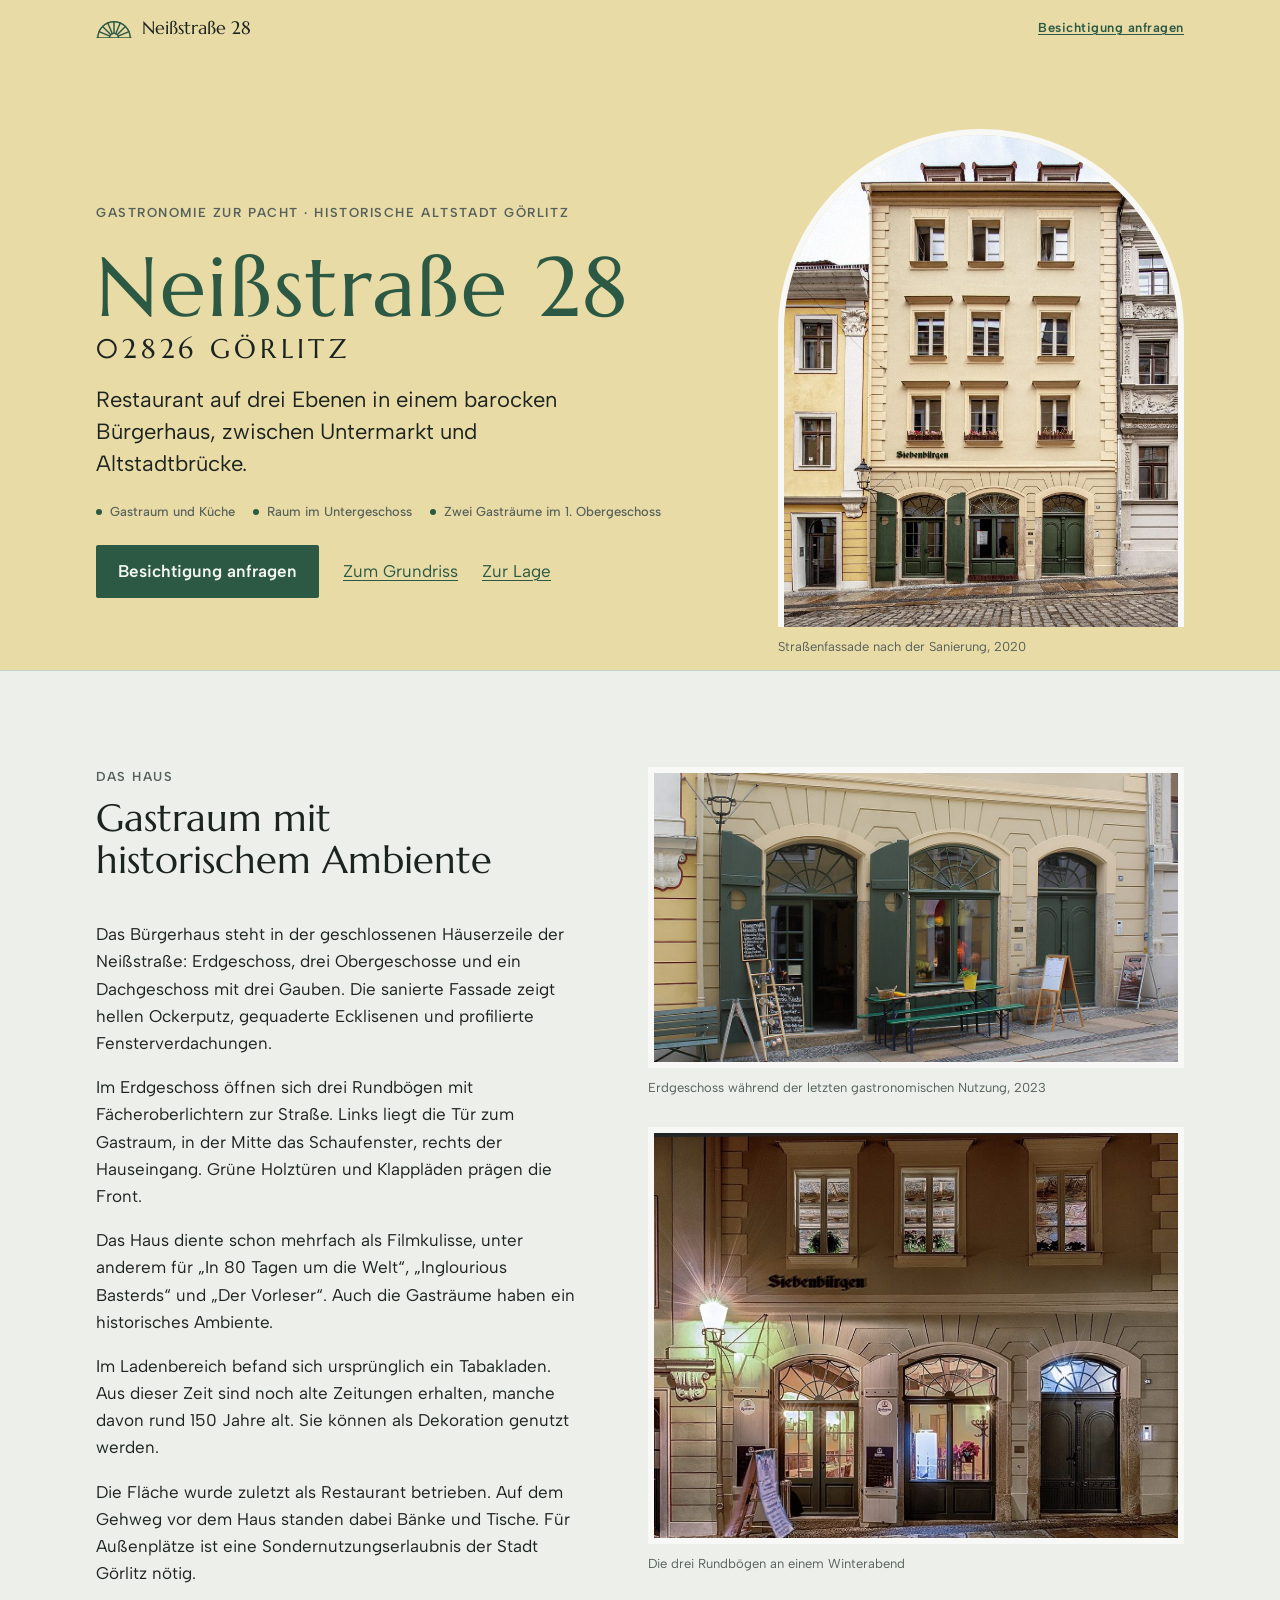
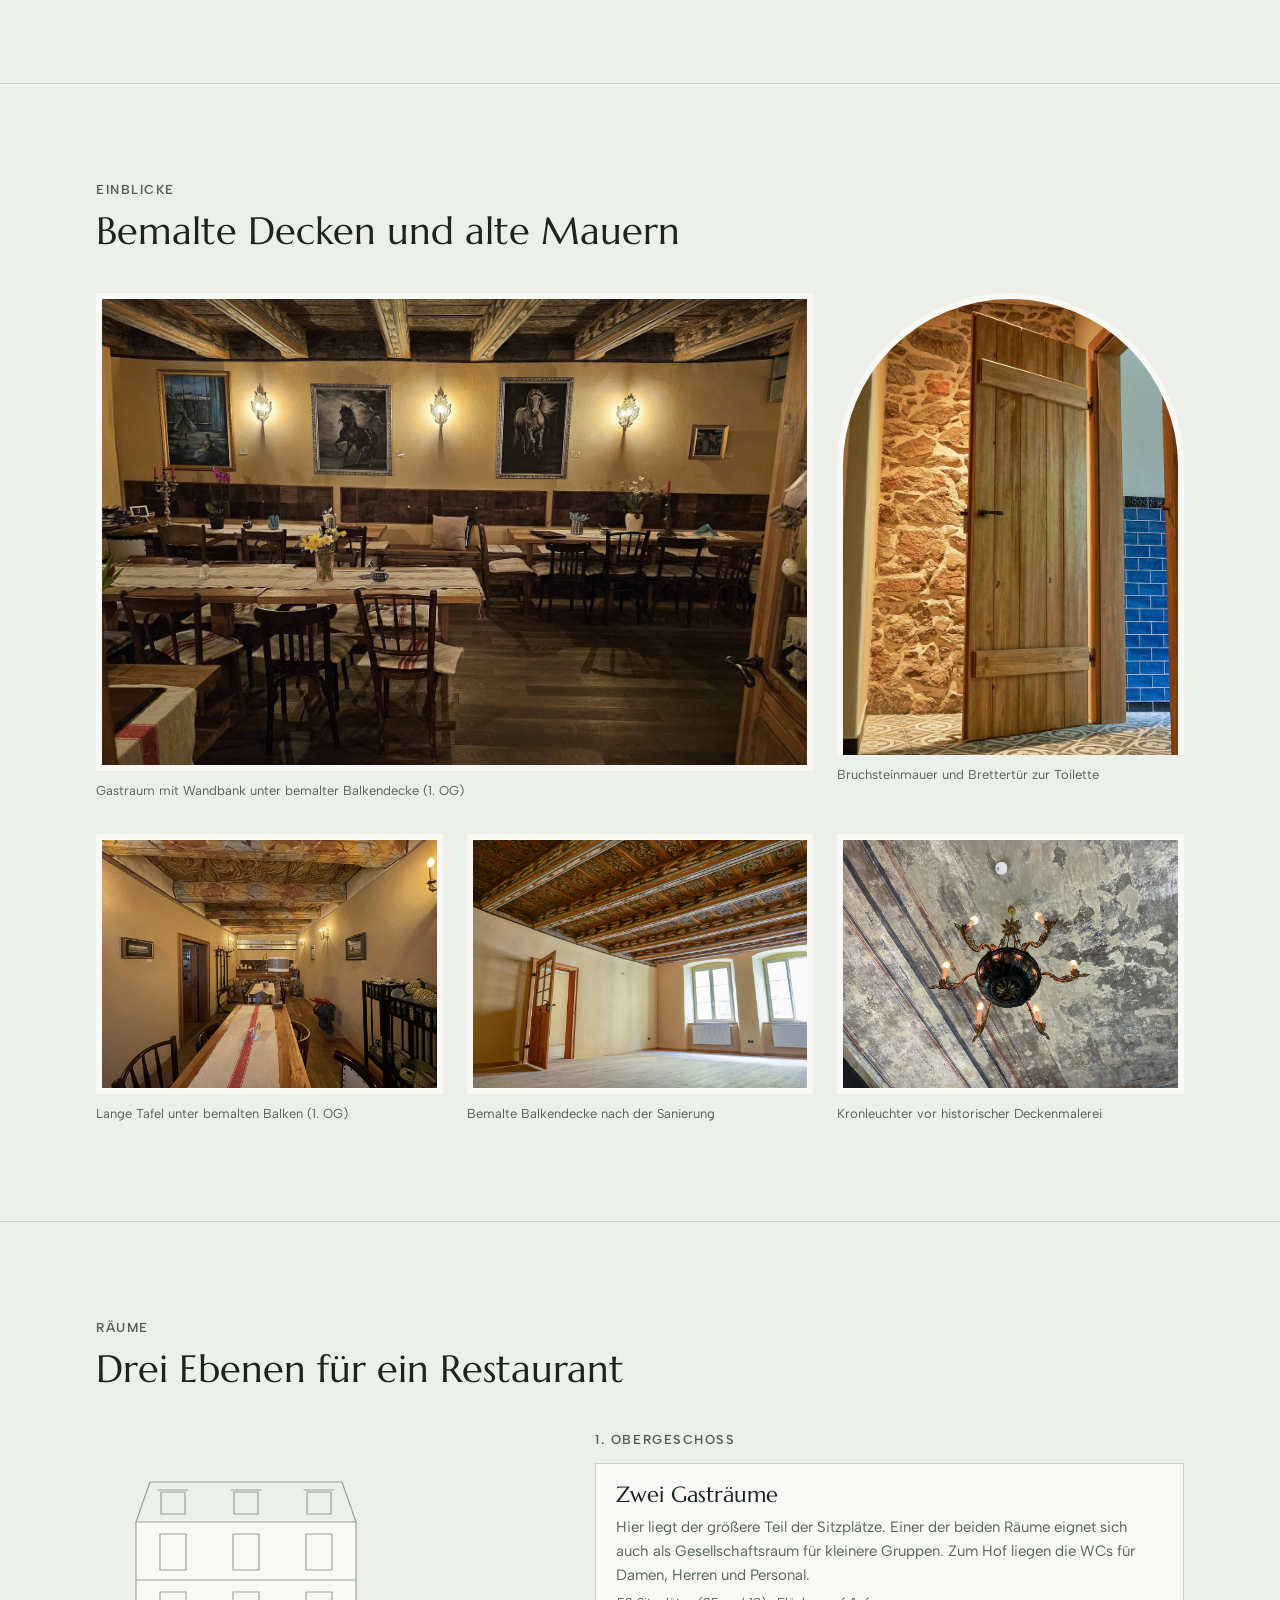
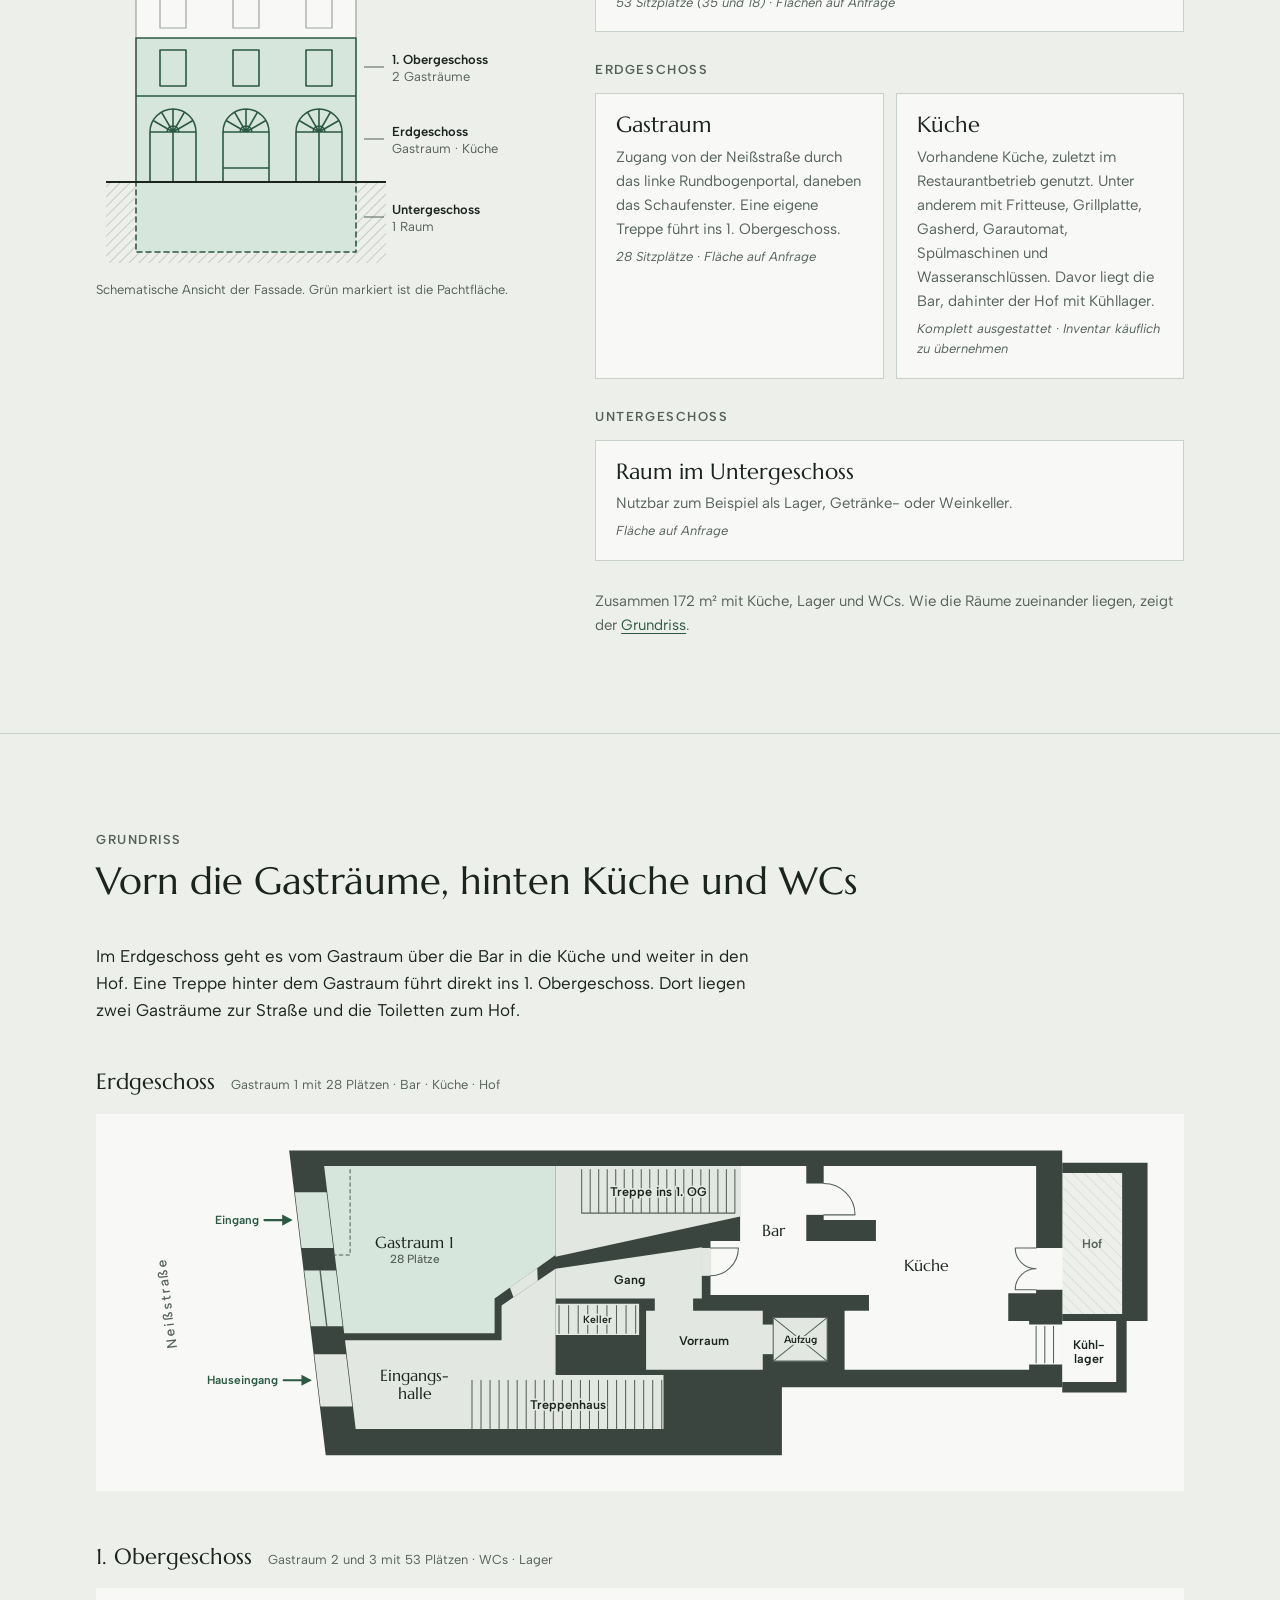
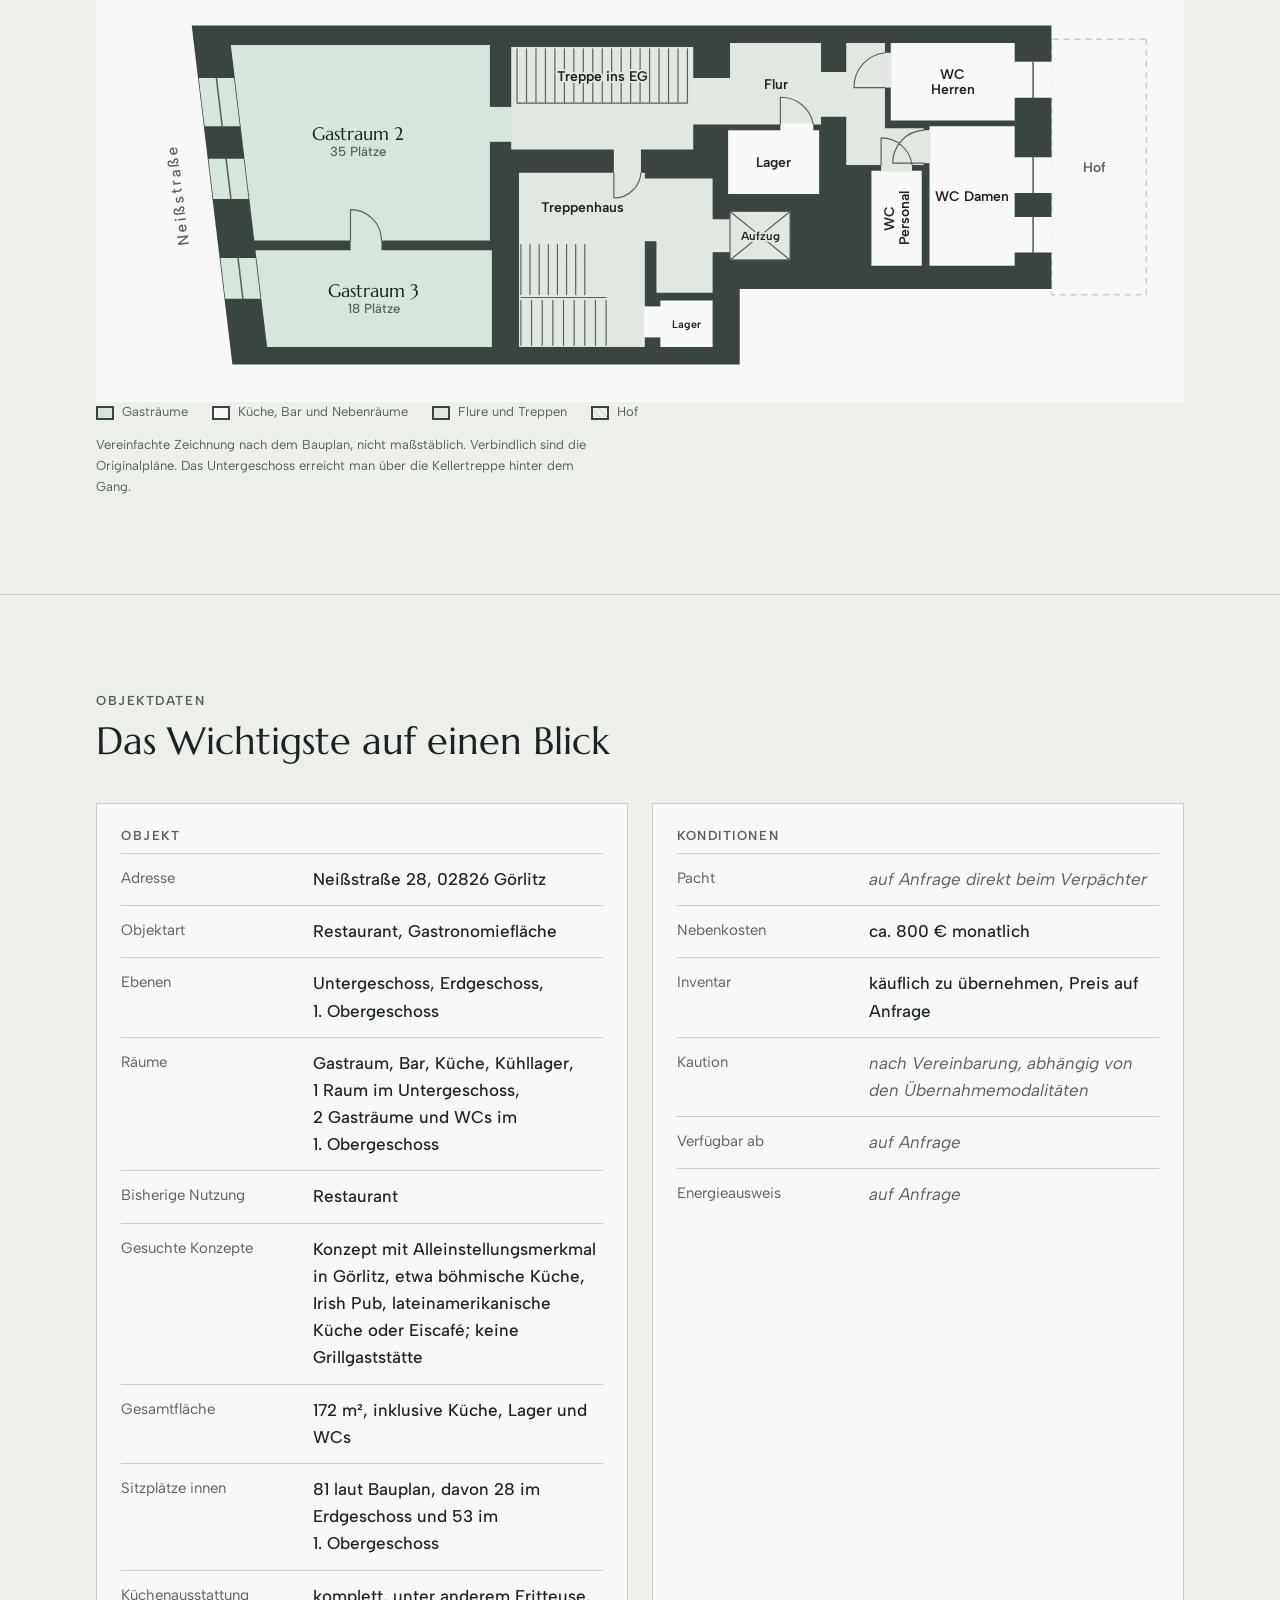
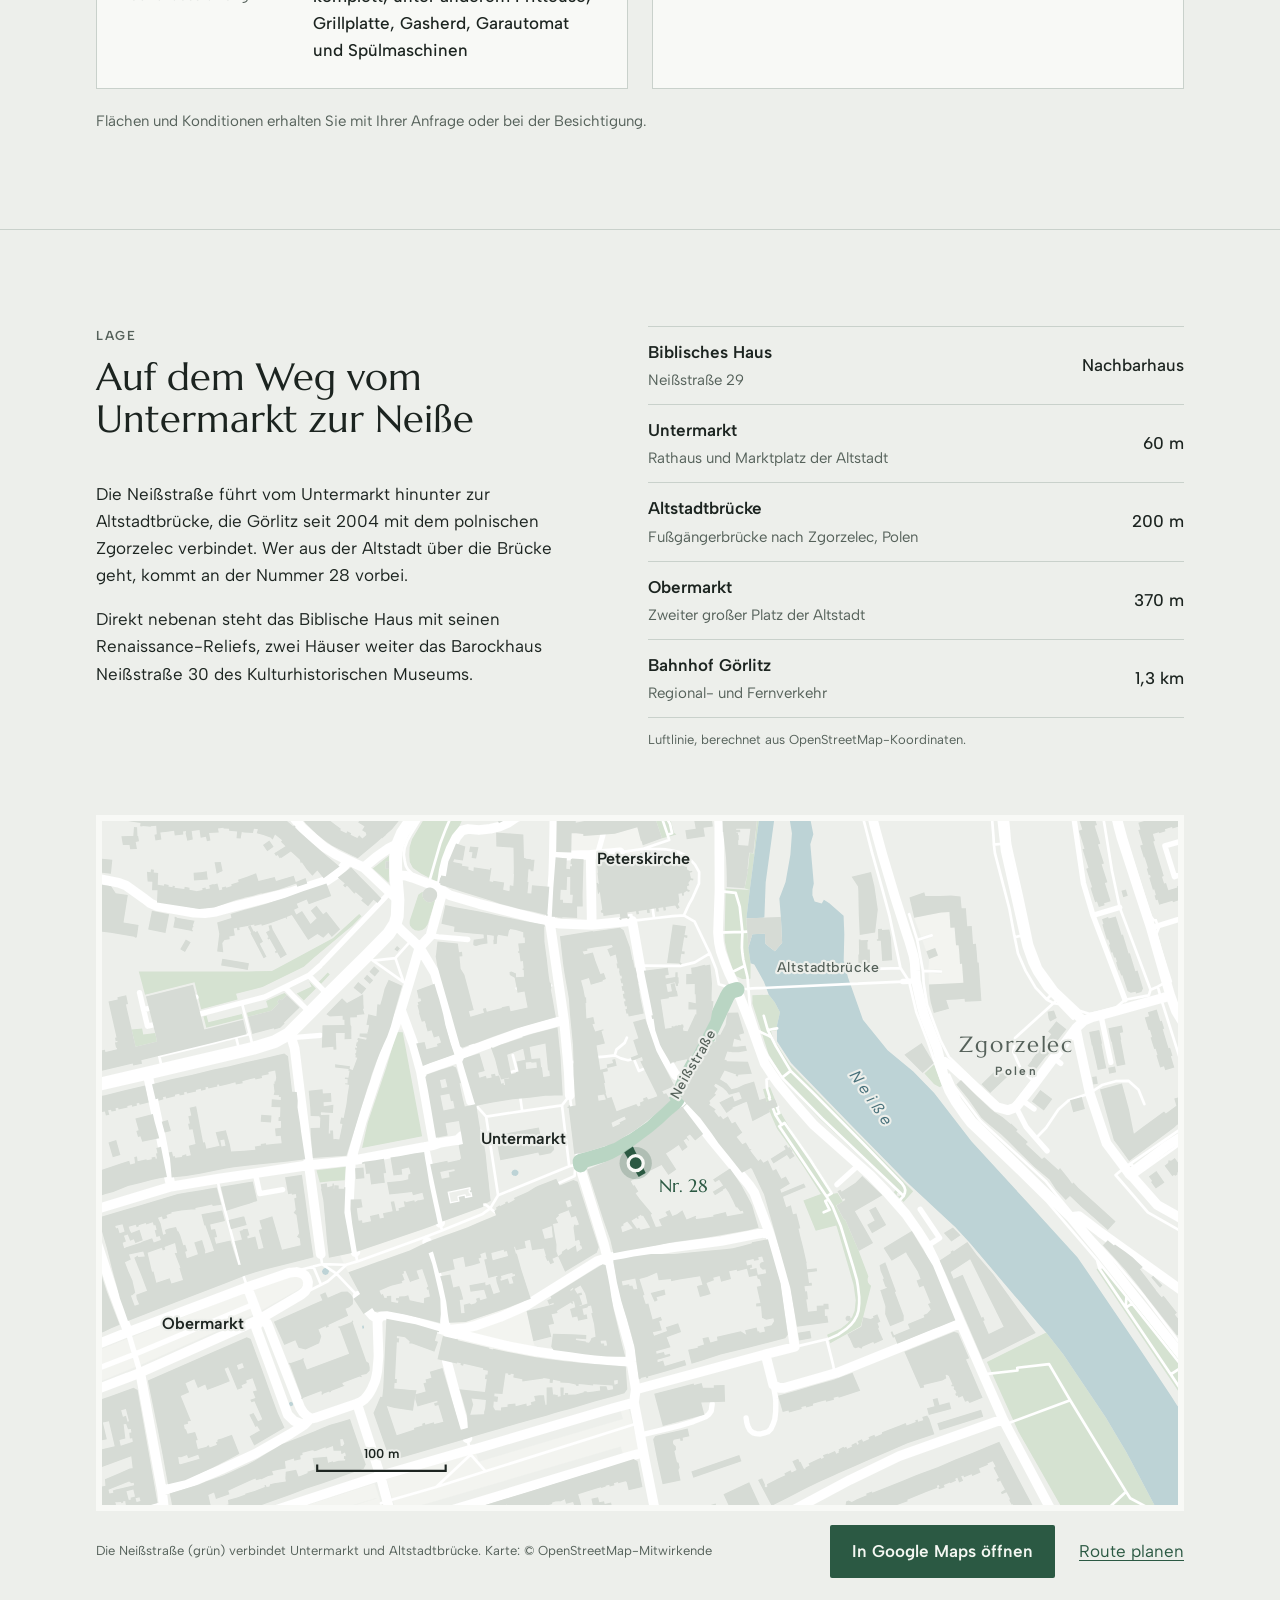
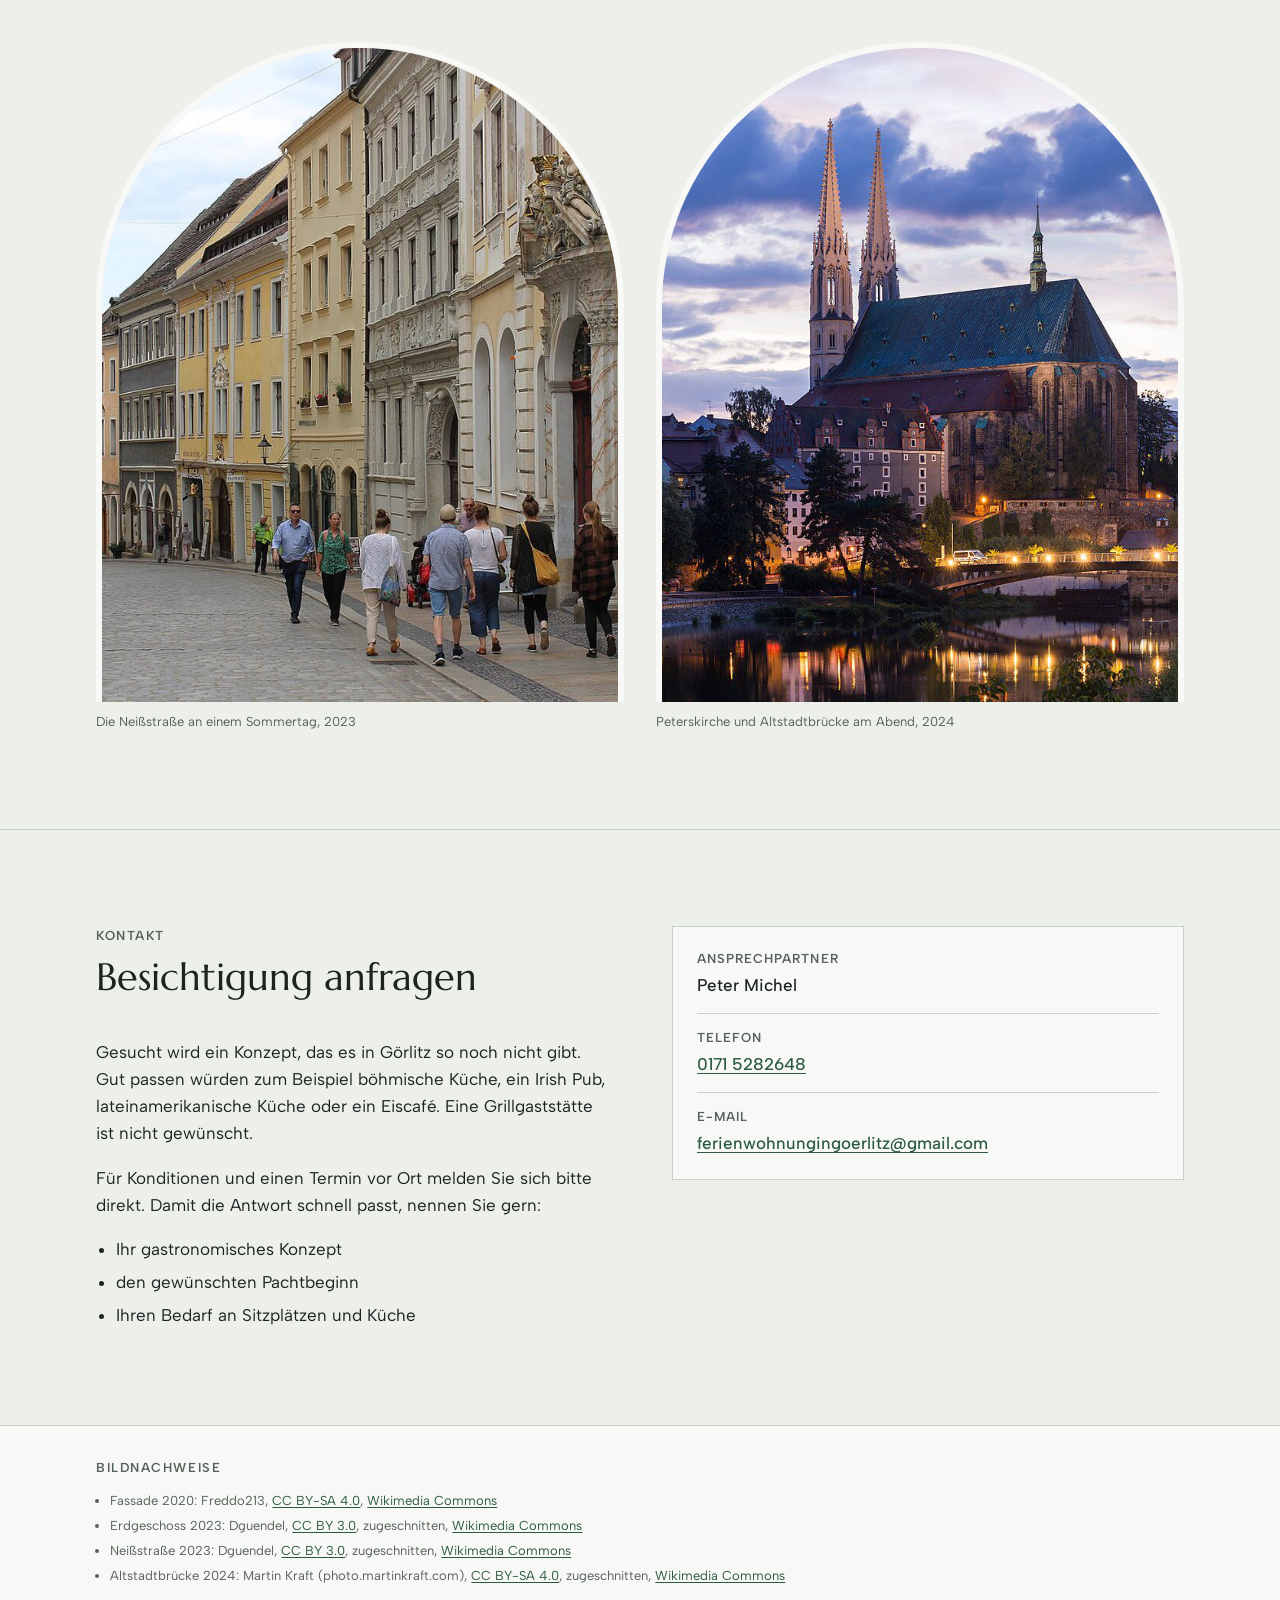
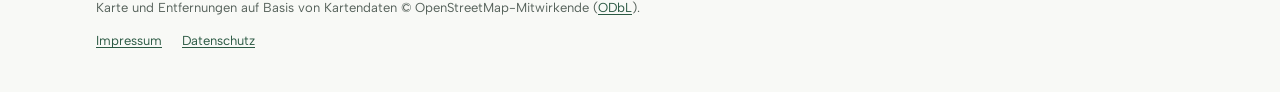
==== commit 58403eb3: "Prepare the page for GitHub Pages - Replace the claude.ai artifact wrapper with a proper document he" ====
--- a/index.html
+++ b/index.html
@@ -1,445 +1,32 @@
-<!doctype html><html><head><meta charset=utf8><meta name=viewport content="width=device-width,initial-scale=1,viewport-fit=cover"><style>:root{color-scheme:light;box-sizing:border-box;padding-top:env(safe-area-inset-top,0px);padding-bottom:env(safe-area-inset-bottom,0px)}html{scroll-padding-top:env(safe-area-inset-top,0px)}body{margin:0;padding:0;font:14px -apple-system,BlinkMacSystemFont,sans-serif;background:#fff;color:#000}img{max-width:100%}[hidden]:not([hidden=until-found i]){display:none!important}</style></head><body>
-<title>Restaurant Neißstraße 28</title>
-<meta name="claude:viewport-fit-sides" content="cover">
+<!doctype html>
+<html lang="de">
+<head>
+<meta charset="utf-8">
+<meta name="viewport" content="width=device-width, initial-scale=1">
+<title>Restaurant Neißstraße 28 · Gaststätte zur Pacht in Görlitz</title>
 <meta name="description" content="Gaststätte zur Pacht auf drei Ebenen in einem barocken Bürgerhaus in der Görlitzer Altstadt, Neißstraße 28, 02826 Görlitz.">
-<link rel="preconnect" href="https://fonts.googleapis.com">
-<link rel="preconnect" href="https://fonts.gstatic.com" crossorigin>
-<link rel="stylesheet" href="https://fonts.googleapis.com/css2?family=Albert+Sans:ital,wght@0,400;0,500;0,600;1,400&family=Marcellus&display=swap">
-<style>
-/* Layout: an exposé built like the façade. An ochre "Putz" band carries the house name in green
-   shop-front lettering; photos sit in round-arched frames like the three portals; the facts
-   follow below on cool granite-grey stone. */
-:root {
-  --stone: #edefeb;
-  --paper: #f8f9f6;
-  --putz: #e9dba6;
-  --ink: #1c2420;
-  --muted: #55615a;
-  --line: #c9d1cb;
-  --green: #2b5943;
-  --on-green: #f4f7f2;
-  --tint: #d7e6dc;
-  --map-bldg: #d6dbd5;
-  --map-road: #ffffff;
-  --map-water: #bdd3d6;
-  --map-water-ink: #47707a;
-  --map-green: #d5e2d1;
-  --map-square: #f3f4f0;
-  --map-route: #b9d5c3;
-  --plan-wall: #3a4540;
-  --plan-hall: #e2e7e1;
-  --scrim: rgba(12, 16, 14, 0.94);
-  --on-scrim: #eef1ed;
-  --scrim-btn: rgba(238, 241, 237, 0.14);
-  --scrim-btn-hover: rgba(238, 241, 237, 0.24);
-  --display: "Marcellus", "Cormorant SC", Georgia, "Times New Roman", serif;
-  --body: "Albert Sans", "Segoe UI", system-ui, -apple-system, sans-serif;
-  --step-0: 0.8125rem;
-  --step-1: 1.0625rem;
-  --step-2: 1.375rem;
-  --step-3: clamp(1.75rem, 3.4vw, 2.375rem);
-  --step-4: clamp(2.75rem, 8vw, 5.25rem);
-}
-@media (prefers-color-scheme: dark) {
-  :root:not([data-theme="light"]) {
-    --stone: #121714; --paper: #19201c; --putz: #2c2919; --ink: #e5e9e4;
-    --muted: #9ba79f; --line: #2f3933; --green: #8cc2a2; --on-green: #0d1912;
-    --tint: #1f3629; --map-bldg: #252e29; --map-road: #34403a; --map-water: #1c3238;
-    --map-water-ink: #86b3bd; --map-green: #1a2a20; --map-square: #1d2420; --map-route: #2e5a43;
-    --plan-wall: #b3bfb8; --plan-hall: #252e29;
-    color-scheme: dark;
-  }
-}
-:root[data-theme="dark"] {
-  --stone: #121714; --paper: #19201c; --putz: #2c2919; --ink: #e5e9e4;
-  --muted: #9ba79f; --line: #2f3933; --green: #8cc2a2; --on-green: #0d1912;
-  --tint: #1f3629; --map-bldg: #252e29; --map-road: #34403a; --map-water: #1c3238;
-  --map-water-ink: #86b3bd; --map-green: #1a2a20; --map-square: #1d2420; --map-route: #2e5a43;
-  --plan-wall: #b3bfb8; --plan-hall: #252e29;
-  color-scheme: dark;
-}
-
-* { box-sizing: border-box; }
-body {
-  background: var(--stone);
-  color: var(--ink);
-  font: 400 var(--step-1)/1.6 var(--body);
-  -webkit-font-smoothing: antialiased;
-}
-a { color: var(--green); text-underline-offset: 0.18em; text-decoration-thickness: 1px; }
-a:focus-visible { outline: 2px solid var(--green); outline-offset: 3px; border-radius: 2px; }
-h1, h2, h3 { font-family: var(--display); font-weight: 400; text-wrap: balance; margin: 0; }
-p { margin: 0; }
-img { display: block; max-width: 100%; height: auto; }
-
-.wrap {
-  max-width: 1120px;
-  margin-inline: auto;
-  padding-left: max(16px, env(safe-area-inset-left, 0px));
-  padding-right: max(16px, env(safe-area-inset-right, 0px));
-}
-.eyebrow {
-  font-size: var(--step-0);
-  font-weight: 600;
-  letter-spacing: 0.12em;
-  text-transform: uppercase;
-  color: var(--muted);
-}
-
-/* Fanlight mark: the radiating bars over each portal of No. 28 */
-.fan { width: 2.25rem; height: auto; color: var(--green); flex: none; }
-.fan path { fill: none; stroke: currentColor; stroke-width: 1.6; stroke-linecap: round; }
-
-/* Top bar */
-.bar { background: var(--putz); }
-.bar .wrap {
-  display: flex; align-items: center; justify-content: space-between; gap: 16px;
-  padding-block: 14px;
-}
-.brand {
-  display: flex; align-items: center; gap: 10px;
-  font-family: var(--display); font-size: 1.125rem; color: var(--ink); text-decoration: none;
-}
-.bar-link { font-size: var(--step-0); font-weight: 600; letter-spacing: 0.04em; }
-
-/* Hero: the façade band */
-.hero { background: var(--putz); border-bottom: 1px solid var(--line); }
-.hero .wrap {
-  display: grid;
-  grid-template-columns: minmax(0, 1.2fr) minmax(0, 0.8fr);
-  gap: clamp(32px, 6vw, 72px);
-  align-items: end;
-  padding-block: clamp(32px, 6vw, 72px) 0;
-}
-.hero-text { display: grid; gap: 22px; padding-bottom: clamp(32px, 6vw, 72px); min-width: 0; }
-.hero h1 {
-  font-size: var(--step-4);
-  line-height: 0.98;
-  letter-spacing: 0.02em;
-  color: var(--green);
-}
-.hero h1 small {
-  display: block;
-  margin-top: 0.5rem;
-  font-size: 0.32em;
-  letter-spacing: 0.16em;
-  text-transform: uppercase;
-  color: var(--ink);
-}
-.lead { font-size: var(--step-2); line-height: 1.45; max-width: 34ch; }
-.traits {
-  display: flex; flex-wrap: wrap; gap: 6px 18px;
-  list-style: none; margin: 0; padding: 0;
-  font-size: var(--step-0); font-weight: 500; color: var(--muted);
-}
-.traits li { display: flex; align-items: center; gap: 8px; }
-.traits li::before { content: ""; width: 6px; height: 6px; background: var(--green); border-radius: 50%; }
-.actions { display: flex; flex-wrap: wrap; align-items: center; gap: 12px 24px; }
-.button {
-  display: inline-block;
-  padding: 13px 22px;
-  background: var(--green);
-  color: var(--on-green);
-  font-weight: 600;
-  text-decoration: none;
-  border-radius: 2px;
-}
-.button:hover { filter: brightness(1.08); }
-.button:focus-visible { outline: 2px solid var(--ink); outline-offset: 3px; }
-
-/* Round-arched photo frames, after the ground-floor portals */
-.arch { margin: 0; display: grid; gap: 10px; min-width: 0; }
-.arch .frame {
-  border-radius: 999px 999px 0 0;
-  overflow: hidden;
-  border: 6px solid var(--paper);
-  border-bottom: 0;
-  background: var(--paper);
-  max-width: 100%;
-}
-.arch img { width: 100%; }
-.arch.portrait .frame { aspect-ratio: 4 / 5; }
-.arch.portrait img { height: 100%; object-fit: cover; }
-figcaption { font-size: var(--step-0); color: var(--muted); }
-.hero .arch { justify-self: end; width: min(100%, 420px); }
-.hero .arch figcaption { padding-bottom: 12px; }
-
-/* Sections */
-main section { padding-block: clamp(48px, 8vw, 96px); border-bottom: 1px solid var(--line); }
-main section:last-child { border-bottom: 0; }
-.head { display: grid; gap: 10px; margin-bottom: clamp(24px, 4vw, 40px); }
-.head h2 { font-size: var(--step-3); line-height: 1.1; }
-.prose { display: grid; gap: 1em; max-width: 62ch; }
-
-.split {
-  display: grid;
-  grid-template-columns: minmax(0, 1fr) minmax(0, 1.1fr);
-  gap: clamp(28px, 5vw, 64px);
-  align-items: start;
-}
-.photo { margin: 0; display: grid; gap: 10px; min-width: 0; }
-.photo img { border: 6px solid var(--paper); width: 100%; }
-
-/* Objektdaten */
-.facts { display: grid; grid-template-columns: repeat(2, minmax(0, 1fr)); gap: 24px; }
-.facts-group { background: var(--paper); border: 1px solid var(--line); padding: 8px 24px 12px; min-width: 0; }
-.facts-group h3 {
-  font-family: var(--body); font-size: var(--step-0); font-weight: 600;
-  letter-spacing: 0.12em; text-transform: uppercase; color: var(--muted);
-  padding-block: 14px 6px;
-}
-.facts dl { margin: 0; }
-.facts dl div {
-  display: grid; grid-template-columns: minmax(0, 11rem) minmax(0, 1fr); gap: 4px 16px;
-  padding-block: 12px; border-top: 1px solid var(--line);
-}
-.facts dt { color: var(--muted); font-size: 0.9375rem; }
-.facts dd { margin: 0; font-weight: 500; }
-.facts dd.ask { font-weight: 400; font-style: italic; color: var(--muted); }
-.facts-note { margin-top: 20px; font-size: 0.9375rem; color: var(--muted); max-width: 62ch; }
-
-/* Lage */
-.distances { list-style: none; margin: 0; padding: 0; border-top: 1px solid var(--line); }
-.distances li {
-  display: grid; grid-template-columns: minmax(0, 1fr) auto; gap: 2px 16px; align-items: baseline;
-  padding-block: 12px; border-bottom: 1px solid var(--line);
-}
-.distances strong { font-weight: 600; }
-.distances span { grid-column: 1; font-size: 0.9375rem; color: var(--muted); }
-.distances .m {
-  grid-column: 2; grid-row: 1 / span 2; align-self: center;
-  font-variant-numeric: tabular-nums; font-weight: 500; white-space: nowrap;
-}
-.distance-note { margin-top: 12px; font-size: var(--step-0); color: var(--muted); }
-.portals {
-  display: grid; grid-template-columns: repeat(2, minmax(0, 1fr));
-  gap: clamp(16px, 3vw, 32px); margin-top: clamp(36px, 6vw, 64px);
-}
-.portals .arch:nth-child(2) img { object-position: 38% 50%; }
-
-/* Räume: façade elevation beside the rooms, grouped by floor */
-.rooms-layout {
-  display: grid; grid-template-columns: minmax(0, 0.85fr) minmax(0, 1.15fr);
-  gap: clamp(28px, 5vw, 64px); align-items: start;
-}
-.elev { margin: 0; display: grid; gap: 10px; color: var(--ink); position: sticky; top: calc(env(safe-area-inset-top, 0px) + 24px); }
-.elev svg { display: block; width: 100%; max-width: 420px; height: auto; }
-.e-house { fill: var(--paper); }
-.e-ugbg { fill: var(--paper); }
-.e-hatch { stroke: var(--muted); stroke-width: 1; opacity: 0.5; }
-.fl-fill { fill: var(--tint); transition: opacity 0.2s; }
-.e-label { transition: opacity 0.2s; }
-.elev[data-active] .fl-fill, .elev[data-active] .e-label { opacity: 0.3; }
-.elev[data-active="og1"] [data-floor="og1"],
-.elev[data-active="eg"] [data-floor="eg"],
-.elev[data-active="ug"] [data-floor="ug"] { opacity: 1; }
-.e-lines, .e-faded { fill: none; stroke-linejoin: round; stroke-linecap: round; }
-.e-lines { stroke: var(--green); stroke-width: 1.6; }
-.e-faded { stroke: var(--muted); stroke-width: 1.2; opacity: 0.55; }
-.e-ug { stroke-dasharray: 5 4; }
-.e-ground { stroke: var(--ink); stroke-width: 2; }
-.e-label path { fill: none; stroke: var(--muted); stroke-width: 1; }
-.e-label text { font: 600 13px var(--body); fill: var(--ink); }
-.e-label .sub { font-weight: 400; fill: var(--muted); }
-.rooms { display: grid; gap: 28px; min-width: 0; }
-.floor-group { display: grid; gap: 12px; }
-.floor-group h3 {
-  font-family: var(--body); font-size: var(--step-0); font-weight: 600;
-  letter-spacing: 0.12em; text-transform: uppercase; color: var(--muted);
-}
-.room-cards { display: grid; grid-template-columns: repeat(auto-fit, minmax(min(100%, 220px), 1fr)); gap: 12px; }
-.room {
-  background: var(--paper); border: 1px solid var(--line); padding: 18px 20px;
-  display: grid; gap: 6px; align-content: start; transition: border-color 0.2s;
-}
-.floor-group:hover .room { border-color: var(--green); }
-.room h4 { margin: 0; font-family: var(--display); font-weight: 400; font-size: var(--step-2); line-height: 1.2; }
-.room p { color: var(--muted); font-size: 0.9375rem; }
-.room .size { font-size: var(--step-0); font-style: italic; }
-.rooms-note { font-size: 0.9375rem; color: var(--muted); }
-
-/* Photos open full size in a lightbox; the hero image stays static */
-.zoom { display: block; cursor: zoom-in; }
-.arch .zoom { height: 100%; }
-.zoom img { transition: filter 0.2s; }
-.zoom:hover img { filter: brightness(1.06); }
-.zoom:focus-visible { outline: 2px solid var(--green); outline-offset: 3px; }
-html:has(.lightbox[open]) { overflow: hidden; }
-.lightbox {
-  width: 100%; height: 100%; max-width: none; max-height: none; margin: 0; padding: 0; border: 0;
-  background: var(--scrim); color: var(--on-scrim);
-}
-.lightbox::backdrop { background: transparent; }
-.lightbox[open] { display: grid; grid-template-rows: auto minmax(0, 1fr); }
-.lb-bar {
-  display: flex; align-items: center; justify-content: space-between; gap: 16px;
-  padding: max(12px, env(safe-area-inset-top, 0px)) max(16px, env(safe-area-inset-right, 0px)) 8px max(16px, env(safe-area-inset-left, 0px));
-  font-size: var(--step-0); font-variant-numeric: tabular-nums;
-}
-.lightbox figure {
-  margin: 0; min-height: 0; display: flex; flex-direction: column; align-items: center; justify-content: center; gap: 12px;
-  padding: 0 clamp(16px, 7vw, 88px) max(20px, env(safe-area-inset-bottom, 0px));
-}
-.lightbox figure img { max-width: 100%; max-height: calc(100dvh - 150px); object-fit: contain; }
-.lightbox figcaption { color: var(--on-scrim); text-align: center; max-width: 62ch; }
-.lb-btn {
-  display: grid; place-items: center; width: 44px; height: 44px; padding: 0;
-  border: 0; border-radius: 50%; background: var(--scrim-btn); color: var(--on-scrim);
-  font: 400 1.75rem/1 var(--body); cursor: pointer;
-}
-.lb-btn:hover { background: var(--scrim-btn-hover); }
-.lb-btn:focus-visible { outline: 2px solid var(--on-scrim); outline-offset: 2px; }
-.lb-prev, .lb-next { position: absolute; top: 50%; translate: 0 -50%; }
-.lb-prev { left: max(12px, env(safe-area-inset-left, 0px)); }
-.lb-next { right: max(12px, env(safe-area-inset-right, 0px)); }
-@media (max-width: 600px) {
-  .lb-prev, .lb-next { top: auto; bottom: max(16px, env(safe-area-inset-bottom, 0px)); translate: none; }
-  .lightbox figure { padding-inline: 16px; padding-bottom: calc(max(16px, env(safe-area-inset-bottom, 0px)) + 60px); }
-  .lightbox figure img { max-height: calc(100dvh - 210px); }
-}
-
-/* Haus: two photos stacked beside the text */
-.photo-stack { display: grid; gap: 28px; min-width: 0; }
-
-/* Einblicke: one wide photo and one arch in the first row, three photos below */
-.gallery {
-  display: grid; grid-template-columns: repeat(3, minmax(0, 1fr));
-  gap: clamp(24px, 3vw, 32px) 24px; align-items: start;
-}
-.gallery .wide { grid-column: span 2; }
-.gallery .photo img { aspect-ratio: 4 / 3; object-fit: cover; }
-.gallery .wide img { aspect-ratio: 3 / 2; }
-.gallery .arch .frame { aspect-ratio: 3 / 4; }
-.gallery .arch img { height: 100%; object-fit: cover; }
-
-/* Grundriss: drawn from the construction plan; wide (street left) on desktop, tall (street below) on phones */
-.intro { max-width: 62ch; margin-bottom: clamp(24px, 4vw, 40px); }
-.plans { display: grid; gap: clamp(32px, 5vw, 48px); }
-.plan { margin: 0; display: grid; gap: 14px; min-width: 0; }
-.plan-head { display: flex; flex-wrap: wrap; align-items: baseline; gap: 4px 16px; font-size: var(--step-0); color: var(--muted); }
-.plan-head h3 { font-size: var(--step-2); color: var(--ink); }
-.plan-frame { border: 6px solid var(--paper); background: var(--paper); padding: clamp(8px, 2vw, 20px); }
-.plan svg { display: block; width: 100%; height: auto; }
-.plan-tall { display: none !important; }
-.p-wall { fill: var(--plan-wall); }
-.p-room { fill: var(--paper); }
-.p-hall { fill: var(--plan-hall); }
-.p-guest { fill: var(--tint); }
-.p-yard { fill: var(--stone); }
-.p-hatch { stroke: var(--line); stroke-width: 3; }
-.p-below { fill: none; stroke: var(--line); stroke-width: 4; stroke-dasharray: 16 12; }
-.p-thin, .p-glass, .p-dash, .p-arrow { fill: none; stroke-linecap: round; stroke-linejoin: round; }
-.p-thin { stroke: var(--muted); stroke-width: 3; }
-.p-glass { stroke: var(--muted); stroke-width: 4; }
-.p-dash { stroke: var(--muted); stroke-width: 3; stroke-dasharray: 10 9; }
-.p-arrow { stroke: var(--green); stroke-width: 6; }
-.p-arrowhead { fill: var(--green); }
-.plan text { fill: var(--ink); }
-.p-name { font-family: var(--display); }
-.p-small { font-family: var(--body); font-weight: 600; }
-.plan .p-out, .plan .p-street { fill: var(--muted); }
-.plan .p-door { fill: var(--green); }
-.plan .p-sub { font-family: var(--body); font-weight: 500; fill: var(--muted); }
-.p-street { font-family: var(--body); font-weight: 500; letter-spacing: 0.14em; }
-.p-halo { paint-order: stroke; stroke: var(--plan-hall); stroke-width: 10px; stroke-linejoin: round; }
-.legend {
-  display: flex; flex-wrap: wrap; gap: 8px 24px; list-style: none; margin: 0; padding: 0;
-  font-size: var(--step-0); color: var(--muted);
-}
-.legend li { display: flex; align-items: center; gap: 8px; }
-.legend i { width: 18px; height: 14px; border: 2px solid var(--plan-wall); flex: none; }
-.legend .k-guest { background: var(--tint); }
-.legend .k-room { background: var(--paper); }
-.legend .k-hall { background: var(--plan-hall); }
-.legend .k-yard { background: repeating-linear-gradient(45deg, var(--line) 0 1px, var(--stone) 1px 5px); }
-.plan-note { margin-top: 12px; font-size: var(--step-0); color: var(--muted); max-width: 62ch; }
-
-/* Karte: drawn from OpenStreetMap data, themed through the tokens */
-.map-figure { margin: clamp(36px, 6vw, 64px) 0 0; display: grid; gap: 14px; }
-.map-frame { border: 6px solid var(--paper); background: var(--paper); }
-.map { display: block; width: 100%; height: auto; aspect-ratio: 1000 / 636; color: var(--ink); }
-.m-ground { fill: var(--stone); }
-.m-green { fill: var(--map-green); }
-.m-water { fill: var(--map-water); }
-.m-square { fill: var(--map-square); }
-.m-bldg { fill: var(--map-bldg); }
-.m-house { fill: var(--green); }
-.m-foot, .m-service, .m-minor, .m-major, .m-route { fill: none; stroke-linecap: round; stroke-linejoin: round; }
-.m-foot { stroke: var(--map-road); stroke-width: 2.5; }
-.m-service { stroke: var(--map-road); stroke-width: 5; }
-.m-minor { stroke: var(--map-road); stroke-width: 9; }
-.m-major { stroke: var(--map-road); stroke-width: 12; }
-.m-route { stroke: var(--map-route); stroke-width: 14; }
-.m-labels text, .m-pin-label, .m-scale text {
-  paint-order: stroke; stroke: var(--stone); stroke-width: 4px; stroke-linejoin: round;
-}
-.m-place { font: 600 15px var(--body); fill: var(--ink); }
-.m-street { font: 500 13px var(--body); fill: var(--muted); letter-spacing: 0.04em; }
-.m-water-label { font: italic 400 15px var(--body); fill: var(--map-water-ink); letter-spacing: 0.3em; }
-.m-country { font: 400 20px var(--display); fill: var(--muted); letter-spacing: 0.08em; }
-.m-country-sub { font: 600 11px var(--body); fill: var(--muted); letter-spacing: 0.2em; }
-.m-pin-halo { fill: var(--green); opacity: 0.22; }
-.m-pin-dot { fill: var(--green); stroke: var(--paper); stroke-width: 3; }
-.m-pin-label { font: 400 17px var(--display); fill: var(--green); }
-.m-scale path { fill: none; stroke: var(--ink); stroke-width: 2; }
-.m-scale text { font: 600 12px var(--body); fill: var(--ink); }
-.map-bar { display: flex; flex-wrap: wrap; align-items: center; justify-content: space-between; gap: 12px 24px; }
-.map-actions { display: flex; flex-wrap: wrap; align-items: center; gap: 12px 24px; }
-
-/* Kontakt */
-.contact {
-  display: grid; grid-template-columns: minmax(0, 1fr) minmax(0, 1fr);
-  gap: clamp(28px, 5vw, 64px); align-items: start;
-}
-.card { background: var(--paper); border: 1px solid var(--line); padding: 8px 24px; min-width: 0; }
-.card dl { margin: 0; }
-.card dl div { display: grid; gap: 2px; padding-block: 14px; border-top: 1px solid var(--line); }
-.card dl div:first-child { border-top: 0; }
-.card dt { font-size: var(--step-0); font-weight: 600; letter-spacing: 0.08em; text-transform: uppercase; color: var(--muted); }
-.card dd { margin: 0; font-weight: 500; overflow-wrap: anywhere; }
-.checklist { margin: 0; padding-left: 1.2em; display: grid; gap: 6px; }
-
-/* Footer */
-footer { border-top: 1px solid var(--line); background: var(--paper); }
-footer .wrap { padding-block: 32px 40px; display: grid; gap: 12px; font-size: var(--step-0); color: var(--muted); }
-footer h2 { font-family: var(--body); font-size: var(--step-0); font-weight: 600; letter-spacing: 0.12em; text-transform: uppercase; }
-footer ul { margin: 0; padding-left: 1.1em; display: grid; gap: 4px; }
-
-@media (max-width: 999px) {
-  .plans { grid-template-columns: repeat(2, minmax(0, 1fr)); gap: 24px; }
-  .plan-wide { display: none !important; }
-  .plan-tall { display: block !important; }
-}
-@media (max-width: 820px) {
-  .hero .wrap, .split, .contact, .facts, .rooms-layout, .gallery { grid-template-columns: minmax(0, 1fr); }
-  .hero .arch { justify-self: start; width: min(100%, 380px); }
-  .hero-text { padding-bottom: 0; }
-  .elev { position: static; }
-  .gallery .wide { grid-column: auto; }
-  .gallery .arch { width: min(100%, 420px); }
-}
-@media (max-width: 599px) {
-  .plans { grid-template-columns: minmax(0, 1fr); }
-  .plan-frame { justify-self: start; width: min(100%, 440px); }
-}
-@media (max-width: 600px) {
-  .map { aspect-ratio: 1 / 1; }
-  .m-place { font-size: 24px; }
-  .m-street { font-size: 20px; }
-  .m-water-label { font-size: 22px; }
-  .m-pin-label { font-size: 28px; }
-  .m-scale text { font-size: 18px; }
-  .m-country, .m-country-sub { display: none; }
-}
-@media (prefers-reduced-motion: reduce) {
-  .fl-fill, .e-label, .room { transition: none; }
-}
-@media (max-width: 520px) {
-  .facts dl div { grid-template-columns: minmax(0, 1fr); }
-  .facts-group, .card { padding-inline: 16px; }
-  .bar-link { display: none; }
-}
-</style>
+<link rel="canonical" href="https://gastro-goerlitz.de/">
+<link rel="icon" href="favicon.ico" sizes="32x32">
+<link rel="icon" href="favicon.svg" type="image/svg+xml">
+<link rel="apple-touch-icon" href="apple-touch-icon.png">
+<meta name="theme-color" content="#e9dba6" media="(prefers-color-scheme: light)">
+<meta name="theme-color" content="#2c2919" media="(prefers-color-scheme: dark)">
+<meta property="og:type" content="website">
+<meta property="og:locale" content="de_DE">
+<meta property="og:url" content="https://gastro-goerlitz.de/">
+<meta property="og:title" content="Restaurant Neißstraße 28 · Gaststätte zur Pacht in Görlitz">
+<meta property="og:description" content="Gaststätte mit 81 Plätzen auf drei Ebenen in der Görlitzer Altstadt: Gastraum, Bar und Küche im Erdgeschoss, zwei Gasträume unter bemalten Balkendecken im 1. Obergeschoss.">
+<meta property="og:image" content="https://gastro-goerlitz.de/img/vorschau.jpg">
+<meta property="og:image:width" content="1200">
+<meta property="og:image:height" content="630">
+<meta property="og:image:alt" content="Gastraum im 1. Obergeschoss mit Wandleuchten und bemalter Balkendecke">
+<meta name="twitter:card" content="summary_large_image">
+<link rel="preload" href="fonts/albert-sans-latin.woff2" as="font" type="font/woff2" crossorigin>
+<link rel="preload" href="fonts/marcellus-latin.woff2" as="font" type="font/woff2" crossorigin>
+<link rel="stylesheet" href="fonts.css">
+<link rel="stylesheet" href="style.css">
+</head>
+<body>
 
 <header class="bar" id="top">
   <div class="wrap">
@@ -855,6 +442,7 @@
       <li>Altstadtbrücke 2024: Martin Kraft (photo.martinkraft.com), <a href="https://creativecommons.org/licenses/by-sa/4.0/deed.de">CC BY-SA 4.0</a>, zugeschnitten, <a href="https://commons.wikimedia.org/wiki/File:MKr361482_Altstadtbr%C3%BCcke_(G%C3%B6rlitz).jpg">Wikimedia Commons</a></li>
     </ul>
     <p>Karte und Entfernungen auf Basis von Kartendaten © OpenStreetMap-Mitwirkende (<a href="https://www.openstreetmap.org/copyright">ODbL</a>).</p>
+    <p class="footer-links"><a href="impressum.html">Impressum</a><a href="datenschutz.html">Datenschutz</a></p>
   </div>
 </footer>
 
@@ -926,4 +514,5 @@
   })();
 </script>
 
-</body></html>+</body>
+</html>
--- a/fonts.css
+++ b/fonts.css
@@ -0,0 +1,23 @@
+/* Self-hosted web fonts (SIL Open Font License), latin subset.
+   Served from this site so no visitor data is sent to Google Fonts. */
+@font-face {
+  font-family: 'Albert Sans';
+  font-style: normal;
+  font-weight: 400 600;
+  font-display: swap;
+  src: url(fonts/albert-sans-latin.woff2) format('woff2');
+}
+@font-face {
+  font-family: 'Albert Sans';
+  font-style: italic;
+  font-weight: 400;
+  font-display: swap;
+  src: url(fonts/albert-sans-italic-latin.woff2) format('woff2');
+}
+@font-face {
+  font-family: 'Marcellus';
+  font-style: normal;
+  font-weight: 400;
+  font-display: swap;
+  src: url(fonts/marcellus-latin.woff2) format('woff2');
+}
--- a/style.css
+++ b/style.css
@@ -0,0 +1,445 @@
+/* Layout: an exposé built like the façade. An ochre "Putz" band carries the house name in green
+   shop-front lettering; photos sit in round-arched frames like the three portals; the facts
+   follow below on cool granite-grey stone. */
+:root {
+  color-scheme: light;
+  --stone: #edefeb;
+  --paper: #f8f9f6;
+  --putz: #e9dba6;
+  --ink: #1c2420;
+  --muted: #55615a;
+  --line: #c9d1cb;
+  --green: #2b5943;
+  --on-green: #f4f7f2;
+  --tint: #d7e6dc;
+  --map-bldg: #d6dbd5;
+  --map-road: #ffffff;
+  --map-water: #bdd3d6;
+  --map-water-ink: #47707a;
+  --map-green: #d5e2d1;
+  --map-square: #f3f4f0;
+  --map-route: #b9d5c3;
+  --plan-wall: #3a4540;
+  --plan-hall: #e2e7e1;
+  --scrim: rgba(12, 16, 14, 0.94);
+  --on-scrim: #eef1ed;
+  --scrim-btn: rgba(238, 241, 237, 0.14);
+  --scrim-btn-hover: rgba(238, 241, 237, 0.24);
+  --display: "Marcellus", "Cormorant SC", Georgia, "Times New Roman", serif;
+  --body: "Albert Sans", "Segoe UI", system-ui, -apple-system, sans-serif;
+  --step-0: 0.8125rem;
+  --step-1: 1.0625rem;
+  --step-2: 1.375rem;
+  --step-3: clamp(1.75rem, 3.4vw, 2.375rem);
+  --step-4: clamp(2.75rem, 8vw, 5.25rem);
+}
+@media (prefers-color-scheme: dark) {
+  :root:not([data-theme="light"]) {
+    --stone: #121714; --paper: #19201c; --putz: #2c2919; --ink: #e5e9e4;
+    --muted: #9ba79f; --line: #2f3933; --green: #8cc2a2; --on-green: #0d1912;
+    --tint: #1f3629; --map-bldg: #252e29; --map-road: #34403a; --map-water: #1c3238;
+    --map-water-ink: #86b3bd; --map-green: #1a2a20; --map-square: #1d2420; --map-route: #2e5a43;
+    --plan-wall: #b3bfb8; --plan-hall: #252e29;
+    color-scheme: dark;
+  }
+}
+:root[data-theme="dark"] {
+  --stone: #121714; --paper: #19201c; --putz: #2c2919; --ink: #e5e9e4;
+  --muted: #9ba79f; --line: #2f3933; --green: #8cc2a2; --on-green: #0d1912;
+  --tint: #1f3629; --map-bldg: #252e29; --map-road: #34403a; --map-water: #1c3238;
+  --map-water-ink: #86b3bd; --map-green: #1a2a20; --map-square: #1d2420; --map-route: #2e5a43;
+  --plan-wall: #b3bfb8; --plan-hall: #252e29;
+  color-scheme: dark;
+}
+
+* { box-sizing: border-box; }
+body {
+  margin: 0;
+  background: var(--stone);
+  color: var(--ink);
+  font: 400 var(--step-1)/1.6 var(--body);
+  -webkit-font-smoothing: antialiased;
+}
+a { color: var(--green); text-underline-offset: 0.18em; text-decoration-thickness: 1px; }
+a:focus-visible { outline: 2px solid var(--green); outline-offset: 3px; border-radius: 2px; }
+h1, h2, h3 { font-family: var(--display); font-weight: 400; text-wrap: balance; margin: 0; }
+p { margin: 0; }
+img { display: block; max-width: 100%; height: auto; }
+
+.wrap {
+  max-width: 1120px;
+  margin-inline: auto;
+  padding-left: max(16px, env(safe-area-inset-left, 0px));
+  padding-right: max(16px, env(safe-area-inset-right, 0px));
+}
+.eyebrow {
+  font-size: var(--step-0);
+  font-weight: 600;
+  letter-spacing: 0.12em;
+  text-transform: uppercase;
+  color: var(--muted);
+}
+
+/* Fanlight mark: the radiating bars over each portal of No. 28 */
+.fan { width: 2.25rem; height: auto; color: var(--green); flex: none; }
+.fan path { fill: none; stroke: currentColor; stroke-width: 1.6; stroke-linecap: round; }
+
+/* Top bar */
+.bar { background: var(--putz); }
+.bar .wrap {
+  display: flex; align-items: center; justify-content: space-between; gap: 16px;
+  padding-block: 14px;
+}
+.brand {
+  display: flex; align-items: center; gap: 10px;
+  font-family: var(--display); font-size: 1.125rem; color: var(--ink); text-decoration: none;
+}
+.bar-link { font-size: var(--step-0); font-weight: 600; letter-spacing: 0.04em; }
+
+/* Hero: the façade band */
+.hero { background: var(--putz); border-bottom: 1px solid var(--line); }
+.hero .wrap {
+  display: grid;
+  grid-template-columns: minmax(0, 1.2fr) minmax(0, 0.8fr);
+  gap: clamp(32px, 6vw, 72px);
+  align-items: end;
+  padding-block: clamp(32px, 6vw, 72px) 0;
+}
+.hero-text { display: grid; gap: 22px; padding-bottom: clamp(32px, 6vw, 72px); min-width: 0; }
+.hero h1 {
+  font-size: var(--step-4);
+  line-height: 0.98;
+  letter-spacing: 0.02em;
+  color: var(--green);
+}
+.hero h1 small {
+  display: block;
+  margin-top: 0.5rem;
+  font-size: 0.32em;
+  letter-spacing: 0.16em;
+  text-transform: uppercase;
+  color: var(--ink);
+}
+.lead { font-size: var(--step-2); line-height: 1.45; max-width: 34ch; }
+.traits {
+  display: flex; flex-wrap: wrap; gap: 6px 18px;
+  list-style: none; margin: 0; padding: 0;
+  font-size: var(--step-0); font-weight: 500; color: var(--muted);
+}
+.traits li { display: flex; align-items: center; gap: 8px; }
+.traits li::before { content: ""; width: 6px; height: 6px; background: var(--green); border-radius: 50%; }
+.actions { display: flex; flex-wrap: wrap; align-items: center; gap: 12px 24px; }
+.button {
+  display: inline-block;
+  padding: 13px 22px;
+  background: var(--green);
+  color: var(--on-green);
+  font-weight: 600;
+  text-decoration: none;
+  border-radius: 2px;
+}
+.button:hover { filter: brightness(1.08); }
+.button:focus-visible { outline: 2px solid var(--ink); outline-offset: 3px; }
+
+/* Round-arched photo frames, after the ground-floor portals */
+.arch { margin: 0; display: grid; gap: 10px; min-width: 0; }
+.arch .frame {
+  border-radius: 999px 999px 0 0;
+  overflow: hidden;
+  border: 6px solid var(--paper);
+  border-bottom: 0;
+  background: var(--paper);
+  max-width: 100%;
+}
+.arch img { width: 100%; }
+.arch.portrait .frame { aspect-ratio: 4 / 5; }
+.arch.portrait img { height: 100%; object-fit: cover; }
+figcaption { font-size: var(--step-0); color: var(--muted); }
+.hero .arch { justify-self: end; width: min(100%, 420px); }
+.hero .arch figcaption { padding-bottom: 12px; }
+
+/* Sections */
+main section { padding-block: clamp(48px, 8vw, 96px); border-bottom: 1px solid var(--line); }
+main section:last-child { border-bottom: 0; }
+.head { display: grid; gap: 10px; margin-bottom: clamp(24px, 4vw, 40px); }
+.head h2 { font-size: var(--step-3); line-height: 1.1; }
+.prose { display: grid; gap: 1em; max-width: 62ch; }
+
+.split {
+  display: grid;
+  grid-template-columns: minmax(0, 1fr) minmax(0, 1.1fr);
+  gap: clamp(28px, 5vw, 64px);
+  align-items: start;
+}
+.photo { margin: 0; display: grid; gap: 10px; min-width: 0; }
+.photo img { border: 6px solid var(--paper); width: 100%; }
+
+/* Objektdaten */
+.facts { display: grid; grid-template-columns: repeat(2, minmax(0, 1fr)); gap: 24px; }
+.facts-group { background: var(--paper); border: 1px solid var(--line); padding: 8px 24px 12px; min-width: 0; }
+.facts-group h3 {
+  font-family: var(--body); font-size: var(--step-0); font-weight: 600;
+  letter-spacing: 0.12em; text-transform: uppercase; color: var(--muted);
+  padding-block: 14px 6px;
+}
+.facts dl { margin: 0; }
+.facts dl div {
+  display: grid; grid-template-columns: minmax(0, 11rem) minmax(0, 1fr); gap: 4px 16px;
+  padding-block: 12px; border-top: 1px solid var(--line);
+}
+.facts dt { color: var(--muted); font-size: 0.9375rem; }
+.facts dd { margin: 0; font-weight: 500; }
+.facts dd.ask { font-weight: 400; font-style: italic; color: var(--muted); }
+.facts-note { margin-top: 20px; font-size: 0.9375rem; color: var(--muted); max-width: 62ch; }
+
+/* Lage */
+.distances { list-style: none; margin: 0; padding: 0; border-top: 1px solid var(--line); }
+.distances li {
+  display: grid; grid-template-columns: minmax(0, 1fr) auto; gap: 2px 16px; align-items: baseline;
+  padding-block: 12px; border-bottom: 1px solid var(--line);
+}
+.distances strong { font-weight: 600; }
+.distances span { grid-column: 1; font-size: 0.9375rem; color: var(--muted); }
+.distances .m {
+  grid-column: 2; grid-row: 1 / span 2; align-self: center;
+  font-variant-numeric: tabular-nums; font-weight: 500; white-space: nowrap;
+}
+.distance-note { margin-top: 12px; font-size: var(--step-0); color: var(--muted); }
+.portals {
+  display: grid; grid-template-columns: repeat(2, minmax(0, 1fr));
+  gap: clamp(16px, 3vw, 32px); margin-top: clamp(36px, 6vw, 64px);
+}
+.portals .arch:nth-child(2) img { object-position: 38% 50%; }
+
+/* Räume: façade elevation beside the rooms, grouped by floor */
+.rooms-layout {
+  display: grid; grid-template-columns: minmax(0, 0.85fr) minmax(0, 1.15fr);
+  gap: clamp(28px, 5vw, 64px); align-items: start;
+}
+.elev { margin: 0; display: grid; gap: 10px; color: var(--ink); position: sticky; top: calc(env(safe-area-inset-top, 0px) + 24px); }
+.elev svg { display: block; width: 100%; max-width: 420px; height: auto; }
+.e-house { fill: var(--paper); }
+.e-ugbg { fill: var(--paper); }
+.e-hatch { stroke: var(--muted); stroke-width: 1; opacity: 0.5; }
+.fl-fill { fill: var(--tint); transition: opacity 0.2s; }
+.e-label { transition: opacity 0.2s; }
+.elev[data-active] .fl-fill, .elev[data-active] .e-label { opacity: 0.3; }
+.elev[data-active="og1"] [data-floor="og1"],
+.elev[data-active="eg"] [data-floor="eg"],
+.elev[data-active="ug"] [data-floor="ug"] { opacity: 1; }
+.e-lines, .e-faded { fill: none; stroke-linejoin: round; stroke-linecap: round; }
+.e-lines { stroke: var(--green); stroke-width: 1.6; }
+.e-faded { stroke: var(--muted); stroke-width: 1.2; opacity: 0.55; }
+.e-ug { stroke-dasharray: 5 4; }
+.e-ground { stroke: var(--ink); stroke-width: 2; }
+.e-label path { fill: none; stroke: var(--muted); stroke-width: 1; }
+.e-label text { font: 600 13px var(--body); fill: var(--ink); }
+.e-label .sub { font-weight: 400; fill: var(--muted); }
+.rooms { display: grid; gap: 28px; min-width: 0; }
+.floor-group { display: grid; gap: 12px; }
+.floor-group h3 {
+  font-family: var(--body); font-size: var(--step-0); font-weight: 600;
+  letter-spacing: 0.12em; text-transform: uppercase; color: var(--muted);
+}
+.room-cards { display: grid; grid-template-columns: repeat(auto-fit, minmax(min(100%, 220px), 1fr)); gap: 12px; }
+.room {
+  background: var(--paper); border: 1px solid var(--line); padding: 18px 20px;
+  display: grid; gap: 6px; align-content: start; transition: border-color 0.2s;
+}
+.floor-group:hover .room { border-color: var(--green); }
+.room h4 { margin: 0; font-family: var(--display); font-weight: 400; font-size: var(--step-2); line-height: 1.2; }
+.room p { color: var(--muted); font-size: 0.9375rem; }
+.room .size { font-size: var(--step-0); font-style: italic; }
+.rooms-note { font-size: 0.9375rem; color: var(--muted); }
+
+/* Photos open full size in a lightbox; the hero image stays static */
+.zoom { display: block; cursor: zoom-in; }
+.arch .zoom { height: 100%; }
+.zoom img { transition: filter 0.2s; }
+.zoom:hover img { filter: brightness(1.06); }
+.zoom:focus-visible { outline: 2px solid var(--green); outline-offset: 3px; }
+html:has(.lightbox[open]) { overflow: hidden; }
+.lightbox {
+  width: 100%; height: 100%; max-width: none; max-height: none; margin: 0; padding: 0; border: 0;
+  background: var(--scrim); color: var(--on-scrim);
+}
+.lightbox::backdrop { background: transparent; }
+.lightbox[open] { display: grid; grid-template-rows: auto minmax(0, 1fr); }
+.lb-bar {
+  display: flex; align-items: center; justify-content: space-between; gap: 16px;
+  padding: max(12px, env(safe-area-inset-top, 0px)) max(16px, env(safe-area-inset-right, 0px)) 8px max(16px, env(safe-area-inset-left, 0px));
+  font-size: var(--step-0); font-variant-numeric: tabular-nums;
+}
+.lightbox figure {
+  margin: 0; min-height: 0; display: flex; flex-direction: column; align-items: center; justify-content: center; gap: 12px;
+  padding: 0 clamp(16px, 7vw, 88px) max(20px, env(safe-area-inset-bottom, 0px));
+}
+.lightbox figure img { max-width: 100%; max-height: calc(100dvh - 150px); object-fit: contain; }
+.lightbox figcaption { color: var(--on-scrim); text-align: center; max-width: 62ch; }
+.lb-btn {
+  display: grid; place-items: center; width: 44px; height: 44px; padding: 0;
+  border: 0; border-radius: 50%; background: var(--scrim-btn); color: var(--on-scrim);
+  font: 400 1.75rem/1 var(--body); cursor: pointer;
+}
+.lb-btn:hover { background: var(--scrim-btn-hover); }
+.lb-btn:focus-visible { outline: 2px solid var(--on-scrim); outline-offset: 2px; }
+.lb-prev, .lb-next { position: absolute; top: 50%; translate: 0 -50%; }
+.lb-prev { left: max(12px, env(safe-area-inset-left, 0px)); }
+.lb-next { right: max(12px, env(safe-area-inset-right, 0px)); }
+@media (max-width: 600px) {
+  .lb-prev, .lb-next { top: auto; bottom: max(16px, env(safe-area-inset-bottom, 0px)); translate: none; }
+  .lightbox figure { padding-inline: 16px; padding-bottom: calc(max(16px, env(safe-area-inset-bottom, 0px)) + 60px); }
+  .lightbox figure img { max-height: calc(100dvh - 210px); }
+}
+
+/* Haus: two photos stacked beside the text */
+.photo-stack { display: grid; gap: 28px; min-width: 0; }
+
+/* Einblicke: one wide photo and one arch in the first row, three photos below */
+.gallery {
+  display: grid; grid-template-columns: repeat(3, minmax(0, 1fr));
+  gap: clamp(24px, 3vw, 32px) 24px; align-items: start;
+}
+.gallery .wide { grid-column: span 2; }
+.gallery .photo img { aspect-ratio: 4 / 3; object-fit: cover; }
+.gallery .wide img { aspect-ratio: 3 / 2; }
+.gallery .arch .frame { aspect-ratio: 3 / 4; }
+.gallery .arch img { height: 100%; object-fit: cover; }
+
+/* Grundriss: drawn from the construction plan; wide (street left) on desktop, tall (street below) on phones */
+.intro { max-width: 62ch; margin-bottom: clamp(24px, 4vw, 40px); }
+.plans { display: grid; gap: clamp(32px, 5vw, 48px); }
+.plan { margin: 0; display: grid; gap: 14px; min-width: 0; }
+.plan-head { display: flex; flex-wrap: wrap; align-items: baseline; gap: 4px 16px; font-size: var(--step-0); color: var(--muted); }
+.plan-head h3 { font-size: var(--step-2); color: var(--ink); }
+.plan-frame { border: 6px solid var(--paper); background: var(--paper); padding: clamp(8px, 2vw, 20px); }
+.plan svg { display: block; width: 100%; height: auto; }
+.plan-tall { display: none !important; }
+.p-wall { fill: var(--plan-wall); }
+.p-room { fill: var(--paper); }
+.p-hall { fill: var(--plan-hall); }
+.p-guest { fill: var(--tint); }
+.p-yard { fill: var(--stone); }
+.p-hatch { stroke: var(--line); stroke-width: 3; }
+.p-below { fill: none; stroke: var(--line); stroke-width: 4; stroke-dasharray: 16 12; }
+.p-thin, .p-glass, .p-dash, .p-arrow { fill: none; stroke-linecap: round; stroke-linejoin: round; }
+.p-thin { stroke: var(--muted); stroke-width: 3; }
+.p-glass { stroke: var(--muted); stroke-width: 4; }
+.p-dash { stroke: var(--muted); stroke-width: 3; stroke-dasharray: 10 9; }
+.p-arrow { stroke: var(--green); stroke-width: 6; }
+.p-arrowhead { fill: var(--green); }
+.plan text { fill: var(--ink); }
+.p-name { font-family: var(--display); }
+.p-small { font-family: var(--body); font-weight: 600; }
+.plan .p-out, .plan .p-street { fill: var(--muted); }
+.plan .p-door { fill: var(--green); }
+.plan .p-sub { font-family: var(--body); font-weight: 500; fill: var(--muted); }
+.p-street { font-family: var(--body); font-weight: 500; letter-spacing: 0.14em; }
+.p-halo { paint-order: stroke; stroke: var(--plan-hall); stroke-width: 10px; stroke-linejoin: round; }
+.legend {
+  display: flex; flex-wrap: wrap; gap: 8px 24px; list-style: none; margin: 0; padding: 0;
+  font-size: var(--step-0); color: var(--muted);
+}
+.legend li { display: flex; align-items: center; gap: 8px; }
+.legend i { width: 18px; height: 14px; border: 2px solid var(--plan-wall); flex: none; }
+.legend .k-guest { background: var(--tint); }
+.legend .k-room { background: var(--paper); }
+.legend .k-hall { background: var(--plan-hall); }
+.legend .k-yard { background: repeating-linear-gradient(45deg, var(--line) 0 1px, var(--stone) 1px 5px); }
+.plan-note { margin-top: 12px; font-size: var(--step-0); color: var(--muted); max-width: 62ch; }
+
+/* Karte: drawn from OpenStreetMap data, themed through the tokens */
+.map-figure { margin: clamp(36px, 6vw, 64px) 0 0; display: grid; gap: 14px; }
+.map-frame { border: 6px solid var(--paper); background: var(--paper); }
+.map { display: block; width: 100%; height: auto; aspect-ratio: 1000 / 636; color: var(--ink); }
+.m-ground { fill: var(--stone); }
+.m-green { fill: var(--map-green); }
+.m-water { fill: var(--map-water); }
+.m-square { fill: var(--map-square); }
+.m-bldg { fill: var(--map-bldg); }
+.m-house { fill: var(--green); }
+.m-foot, .m-service, .m-minor, .m-major, .m-route { fill: none; stroke-linecap: round; stroke-linejoin: round; }
+.m-foot { stroke: var(--map-road); stroke-width: 2.5; }
+.m-service { stroke: var(--map-road); stroke-width: 5; }
+.m-minor { stroke: var(--map-road); stroke-width: 9; }
+.m-major { stroke: var(--map-road); stroke-width: 12; }
+.m-route { stroke: var(--map-route); stroke-width: 14; }
+.m-labels text, .m-pin-label, .m-scale text {
+  paint-order: stroke; stroke: var(--stone); stroke-width: 4px; stroke-linejoin: round;
+}
+.m-place { font: 600 15px var(--body); fill: var(--ink); }
+.m-street { font: 500 13px var(--body); fill: var(--muted); letter-spacing: 0.04em; }
+.m-water-label { font: italic 400 15px var(--body); fill: var(--map-water-ink); letter-spacing: 0.3em; }
+.m-country { font: 400 20px var(--display); fill: var(--muted); letter-spacing: 0.08em; }
+.m-country-sub { font: 600 11px var(--body); fill: var(--muted); letter-spacing: 0.2em; }
+.m-pin-halo { fill: var(--green); opacity: 0.22; }
+.m-pin-dot { fill: var(--green); stroke: var(--paper); stroke-width: 3; }
+.m-pin-label { font: 400 17px var(--display); fill: var(--green); }
+.m-scale path { fill: none; stroke: var(--ink); stroke-width: 2; }
+.m-scale text { font: 600 12px var(--body); fill: var(--ink); }
+.map-bar { display: flex; flex-wrap: wrap; align-items: center; justify-content: space-between; gap: 12px 24px; }
+.map-actions { display: flex; flex-wrap: wrap; align-items: center; gap: 12px 24px; }
+
+/* Kontakt */
+.contact {
+  display: grid; grid-template-columns: minmax(0, 1fr) minmax(0, 1fr);
+  gap: clamp(28px, 5vw, 64px); align-items: start;
+}
+.card { background: var(--paper); border: 1px solid var(--line); padding: 8px 24px; min-width: 0; }
+.card dl { margin: 0; }
+.card dl div { display: grid; gap: 2px; padding-block: 14px; border-top: 1px solid var(--line); }
+.card dl div:first-child { border-top: 0; }
+.card dt { font-size: var(--step-0); font-weight: 600; letter-spacing: 0.08em; text-transform: uppercase; color: var(--muted); }
+.card dd { margin: 0; font-weight: 500; overflow-wrap: anywhere; }
+.checklist { margin: 0; padding-left: 1.2em; display: grid; gap: 6px; }
+
+/* Footer */
+footer { border-top: 1px solid var(--line); background: var(--paper); }
+footer .wrap { padding-block: 32px 40px; display: grid; gap: 12px; font-size: var(--step-0); color: var(--muted); }
+footer h2 { font-family: var(--body); font-size: var(--step-0); font-weight: 600; letter-spacing: 0.12em; text-transform: uppercase; }
+footer ul { margin: 0; padding-left: 1.1em; display: grid; gap: 4px; }
+.footer-links { display: flex; flex-wrap: wrap; gap: 4px 20px; }
+
+/* Impressum and Datenschutz */
+.legal .wrap { max-width: 760px; padding-block: 48px 72px; display: grid; gap: 14px; }
+.legal h1 { font-size: var(--step-3); line-height: 1.15; margin-bottom: 10px; }
+.legal h2 { font-size: var(--step-2); margin-top: 22px; }
+.legal p, .legal ul { margin: 0; max-width: 68ch; }
+.legal ul { padding-left: 1.2em; display: grid; gap: 4px; }
+.legal address { font-style: normal; }
+.legal .stand { color: var(--muted); font-size: var(--step-0); margin-top: 18px; }
+
+@media (max-width: 999px) {
+  .plans { grid-template-columns: repeat(2, minmax(0, 1fr)); gap: 24px; }
+  .plan-wide { display: none !important; }
+  .plan-tall { display: block !important; }
+}
+@media (max-width: 820px) {
+  .hero .wrap, .split, .contact, .facts, .rooms-layout, .gallery { grid-template-columns: minmax(0, 1fr); }
+  .hero .arch { justify-self: start; width: min(100%, 380px); }
+  .hero-text { padding-bottom: 0; }
+  .elev { position: static; }
+  .gallery .wide { grid-column: auto; }
+  .gallery .arch { width: min(100%, 420px); }
+}
+@media (max-width: 599px) {
+  .plans { grid-template-columns: minmax(0, 1fr); }
+  .plan-frame { justify-self: start; width: min(100%, 440px); }
+}
+@media (max-width: 600px) {
+  .map { aspect-ratio: 1 / 1; }
+  .m-place { font-size: 24px; }
+  .m-street { font-size: 20px; }
+  .m-water-label { font-size: 22px; }
+  .m-pin-label { font-size: 28px; }
+  .m-scale text { font-size: 18px; }
+  .m-country, .m-country-sub { display: none; }
+}
+@media (prefers-reduced-motion: reduce) {
+  .fl-fill, .e-label, .room { transition: none; }
+}
+@media (max-width: 520px) {
+  .facts dl div { grid-template-columns: minmax(0, 1fr); }
+  .facts-group, .card { padding-inline: 16px; }
+  .bar-link { display: none; }
+}
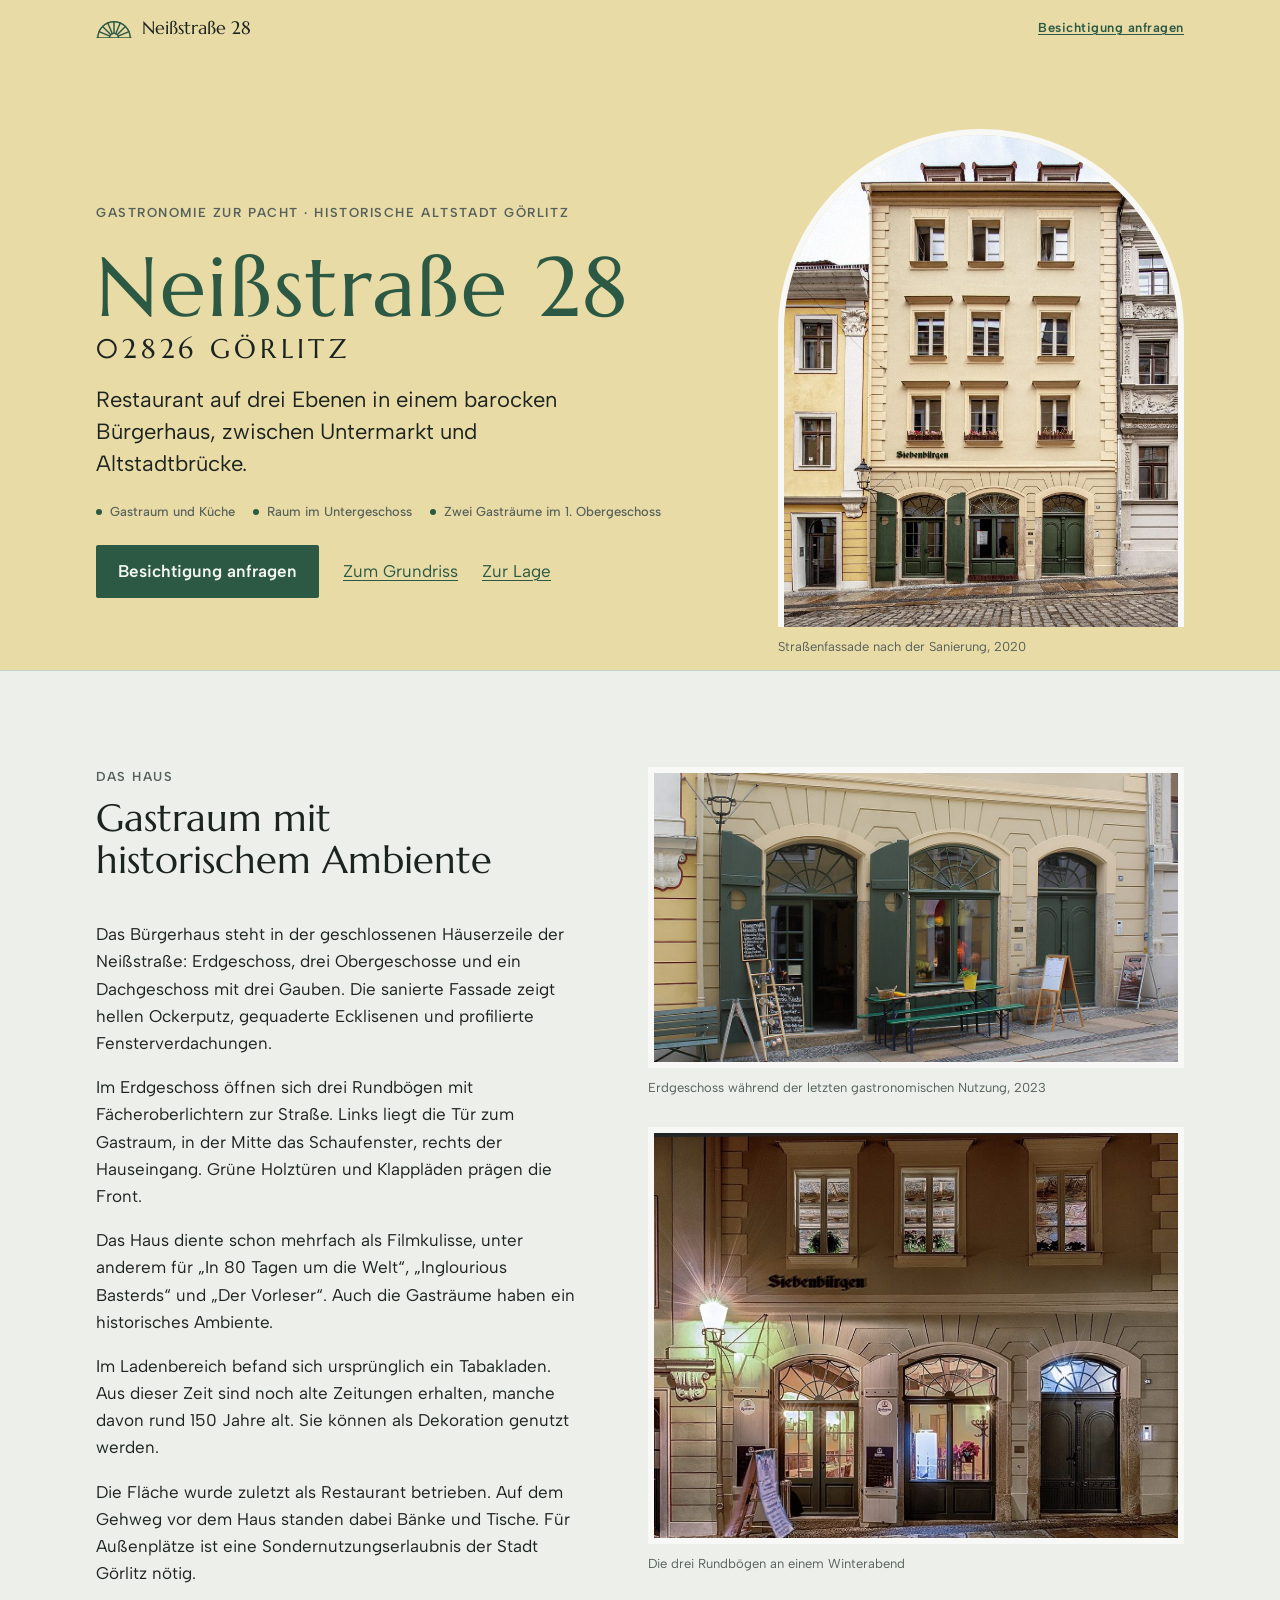
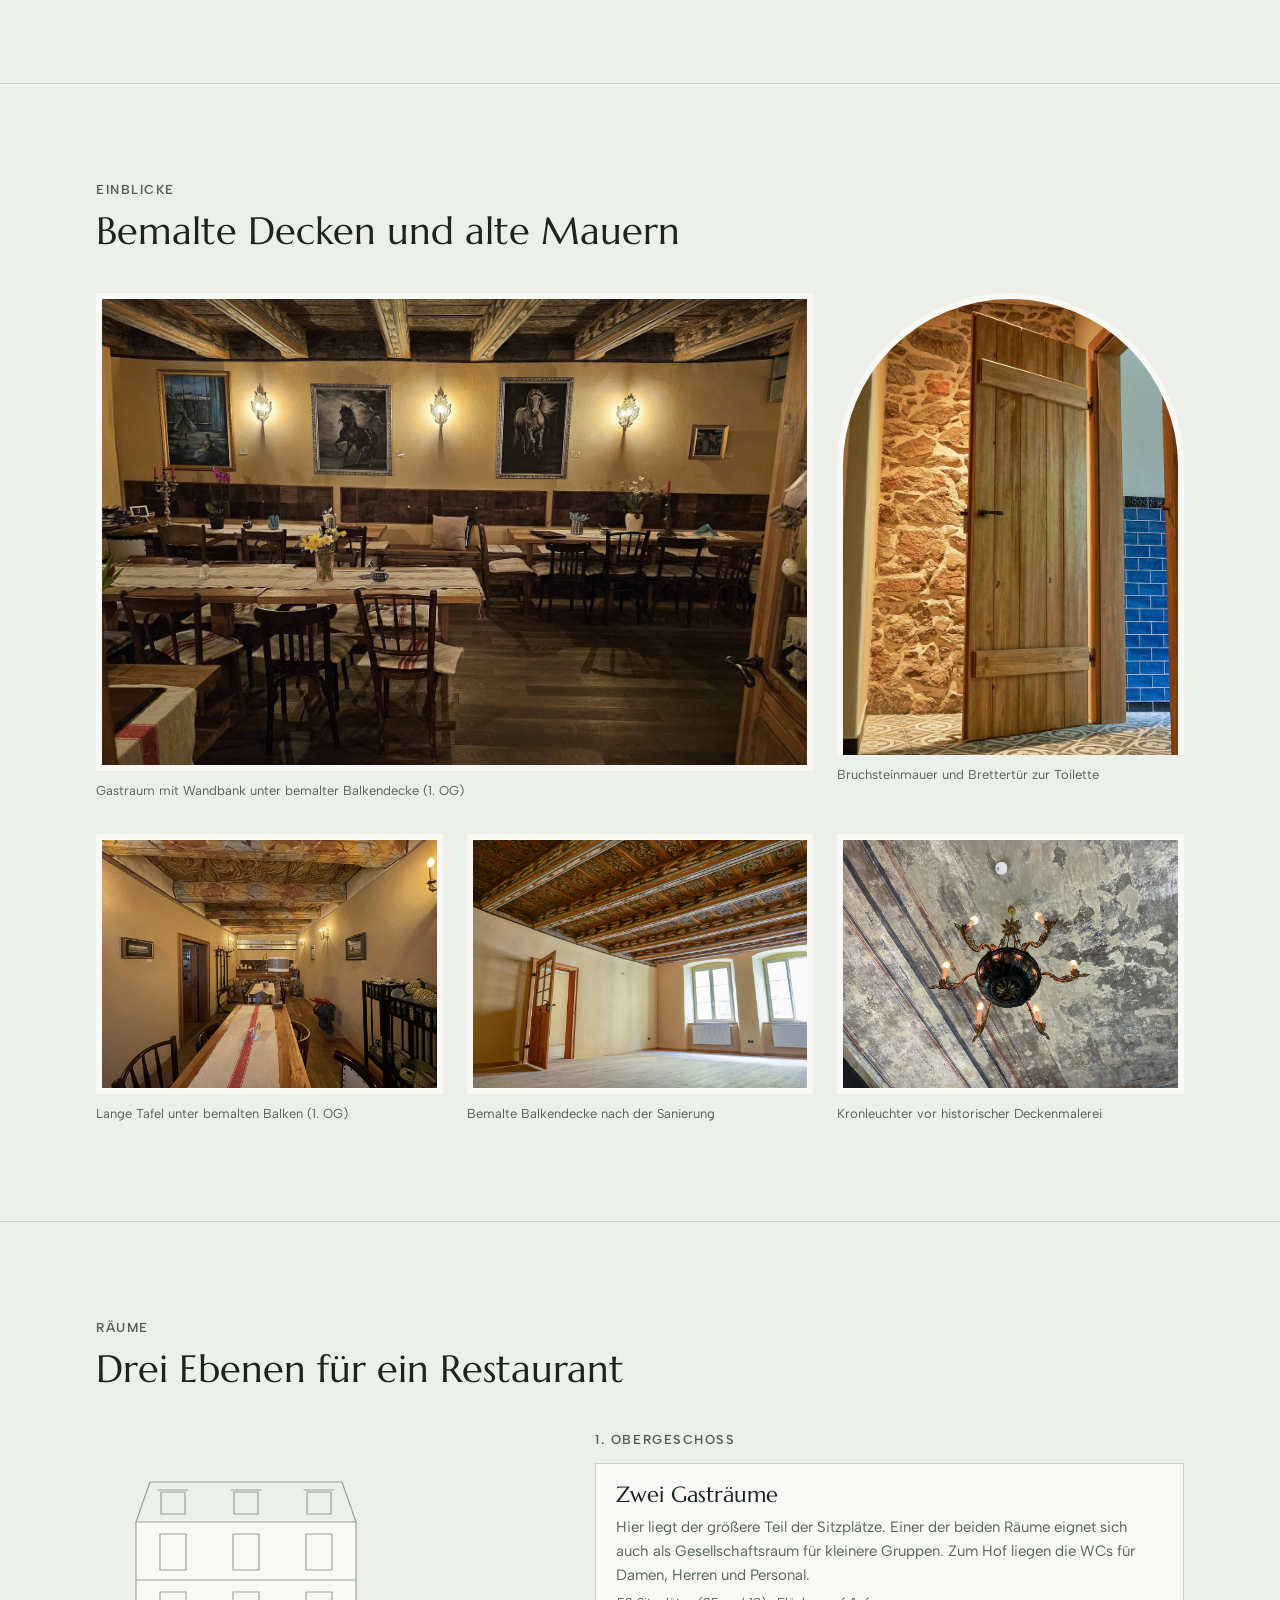
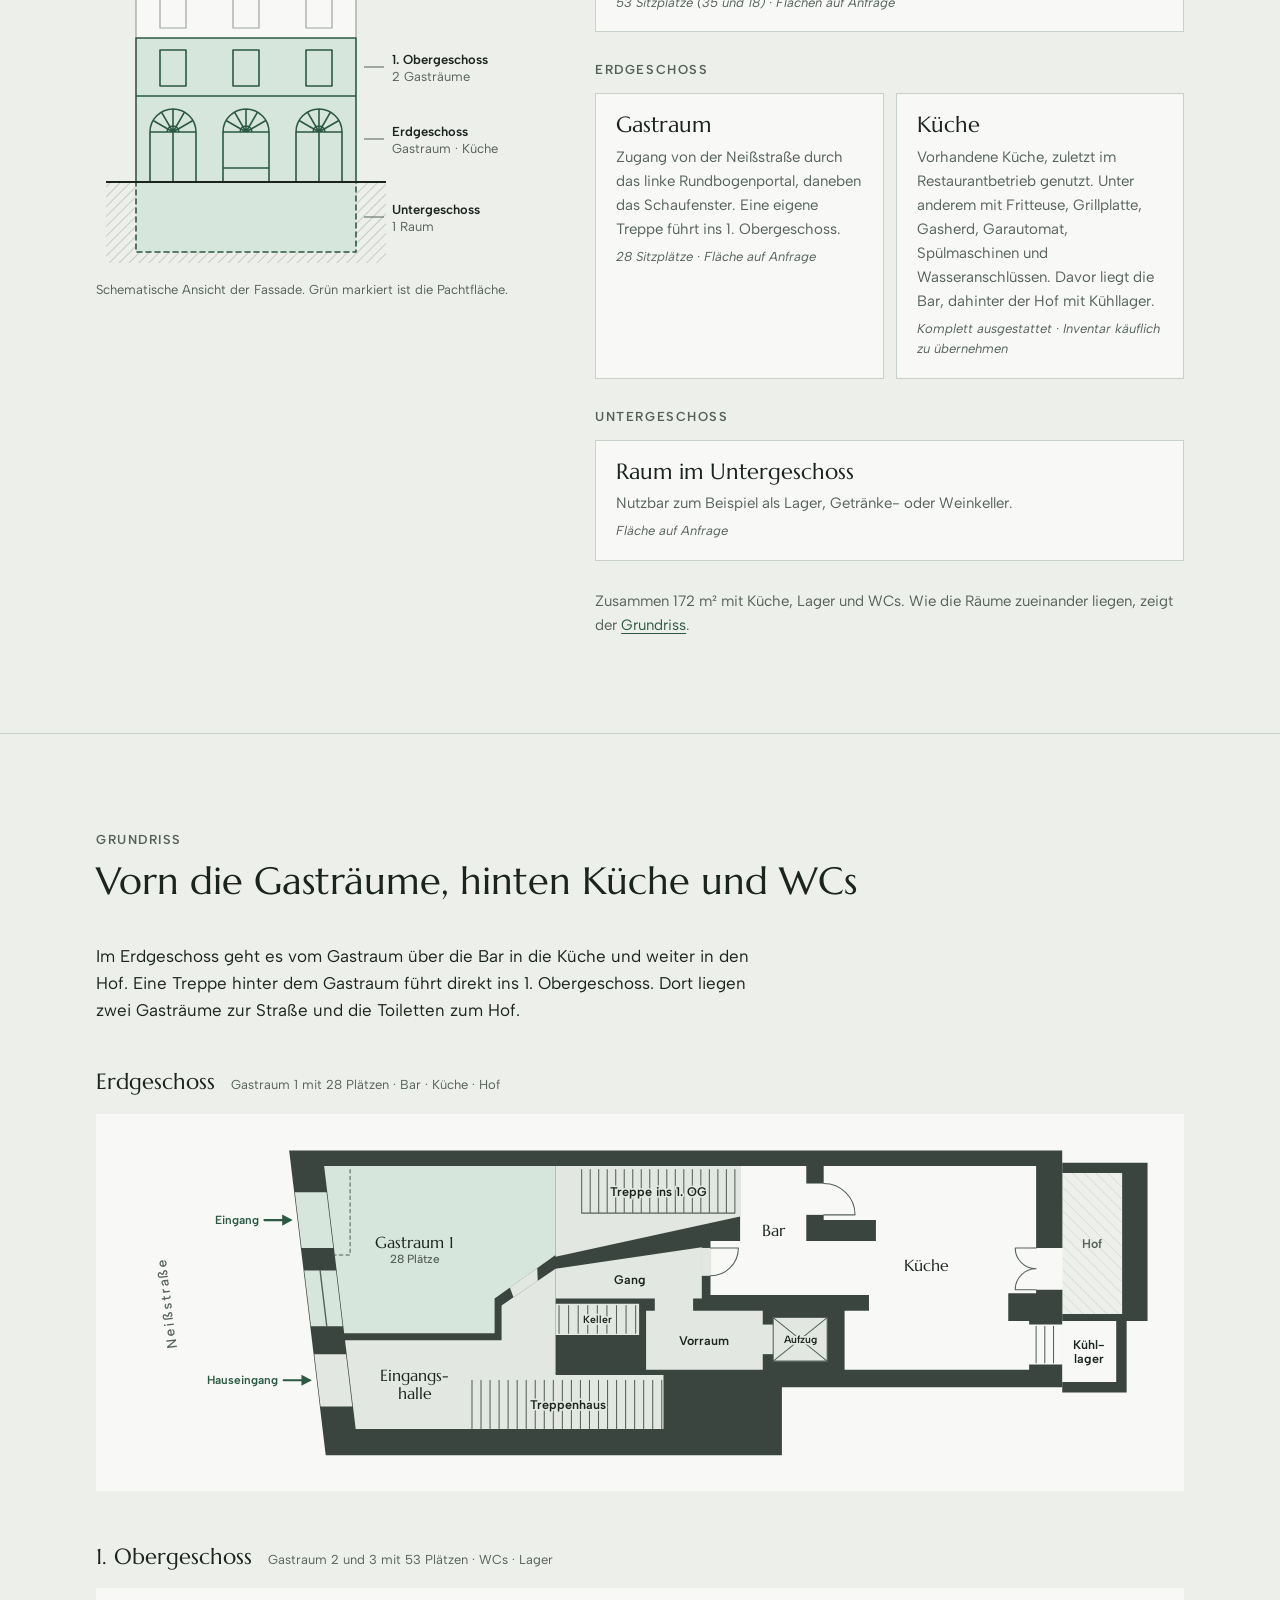
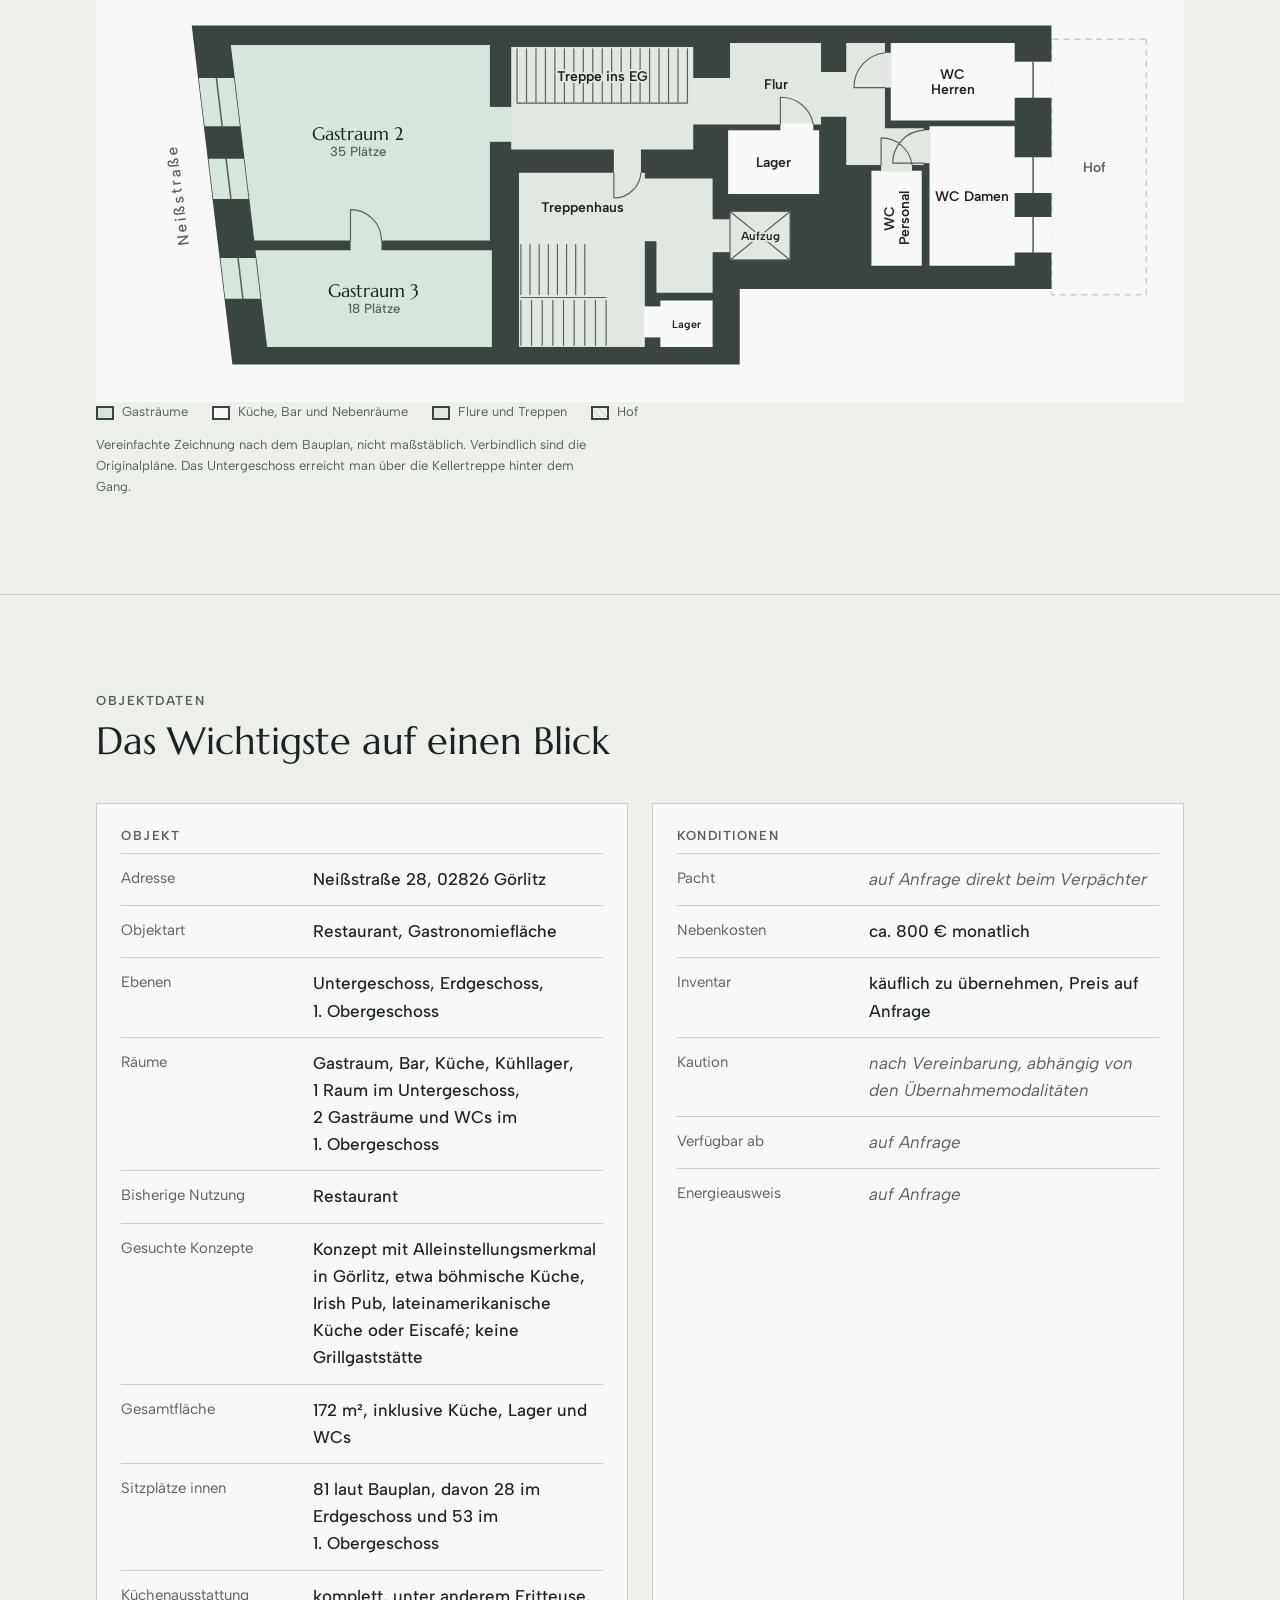
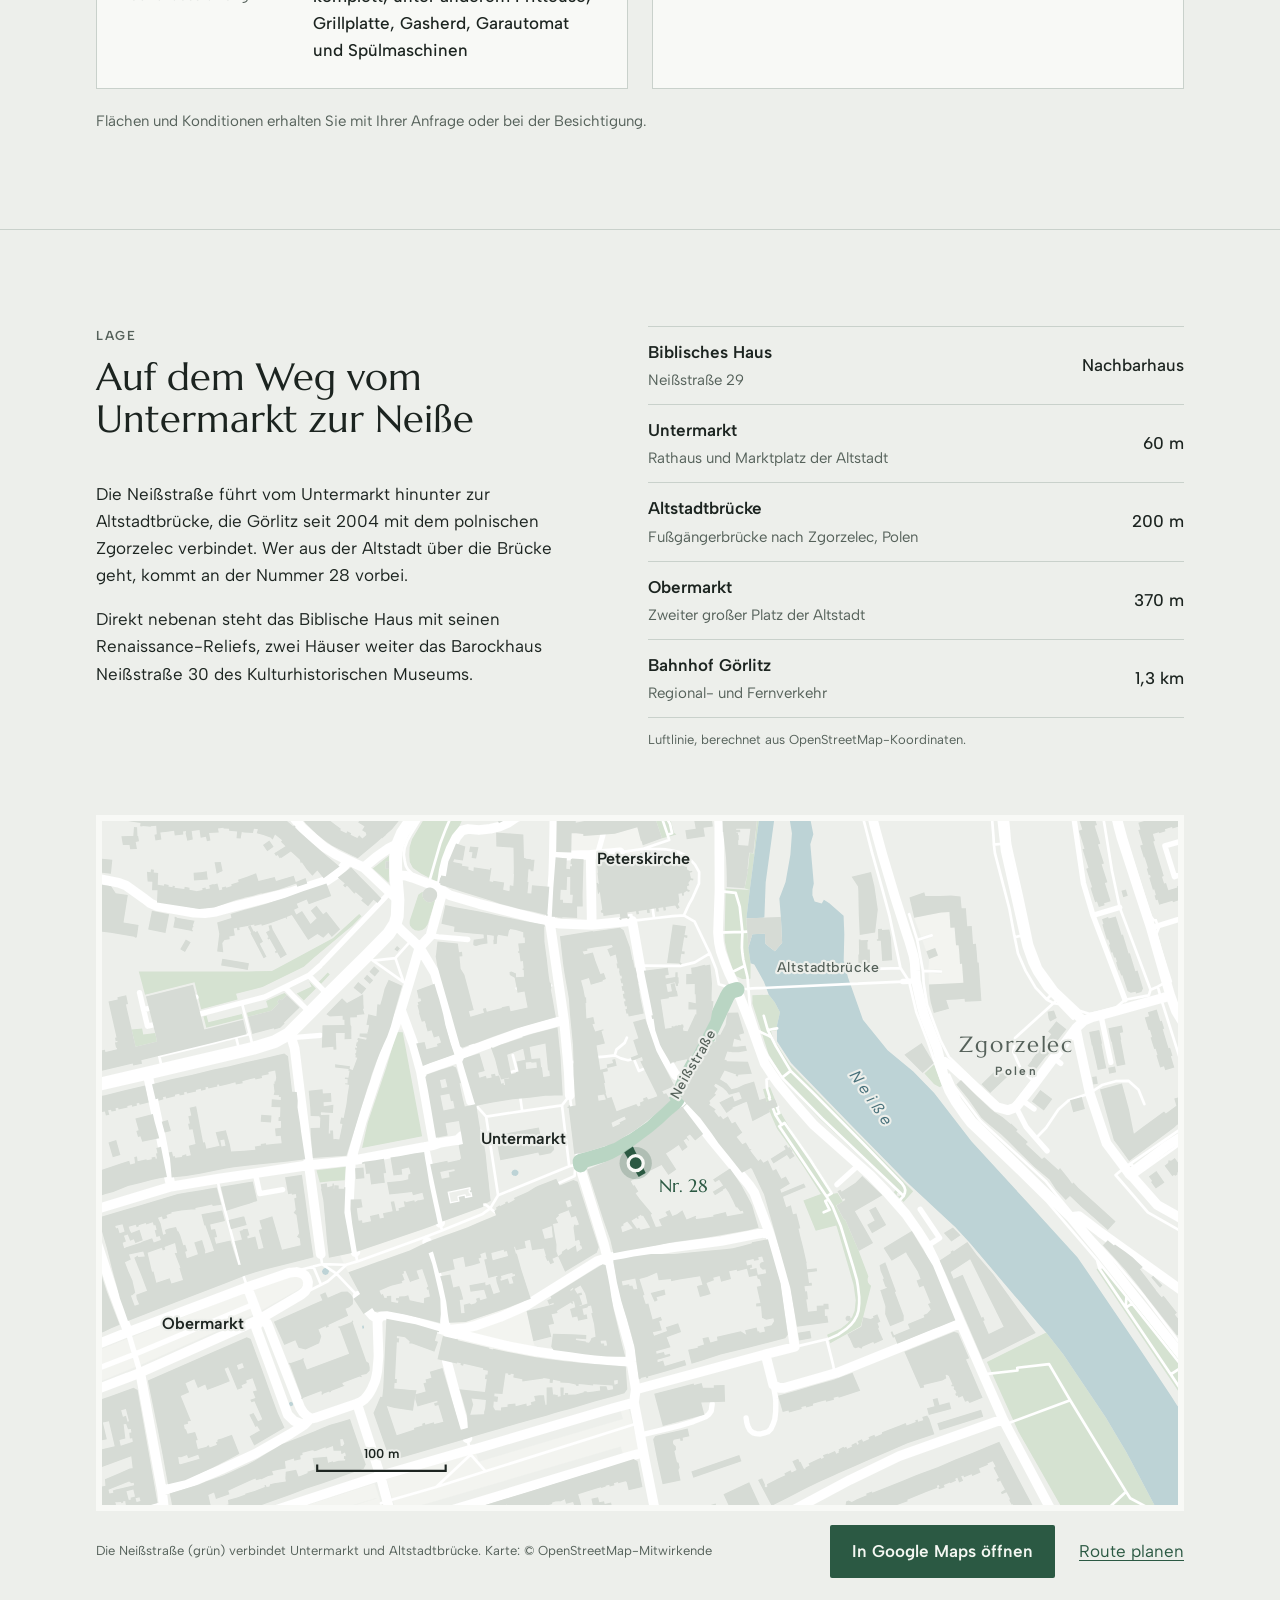
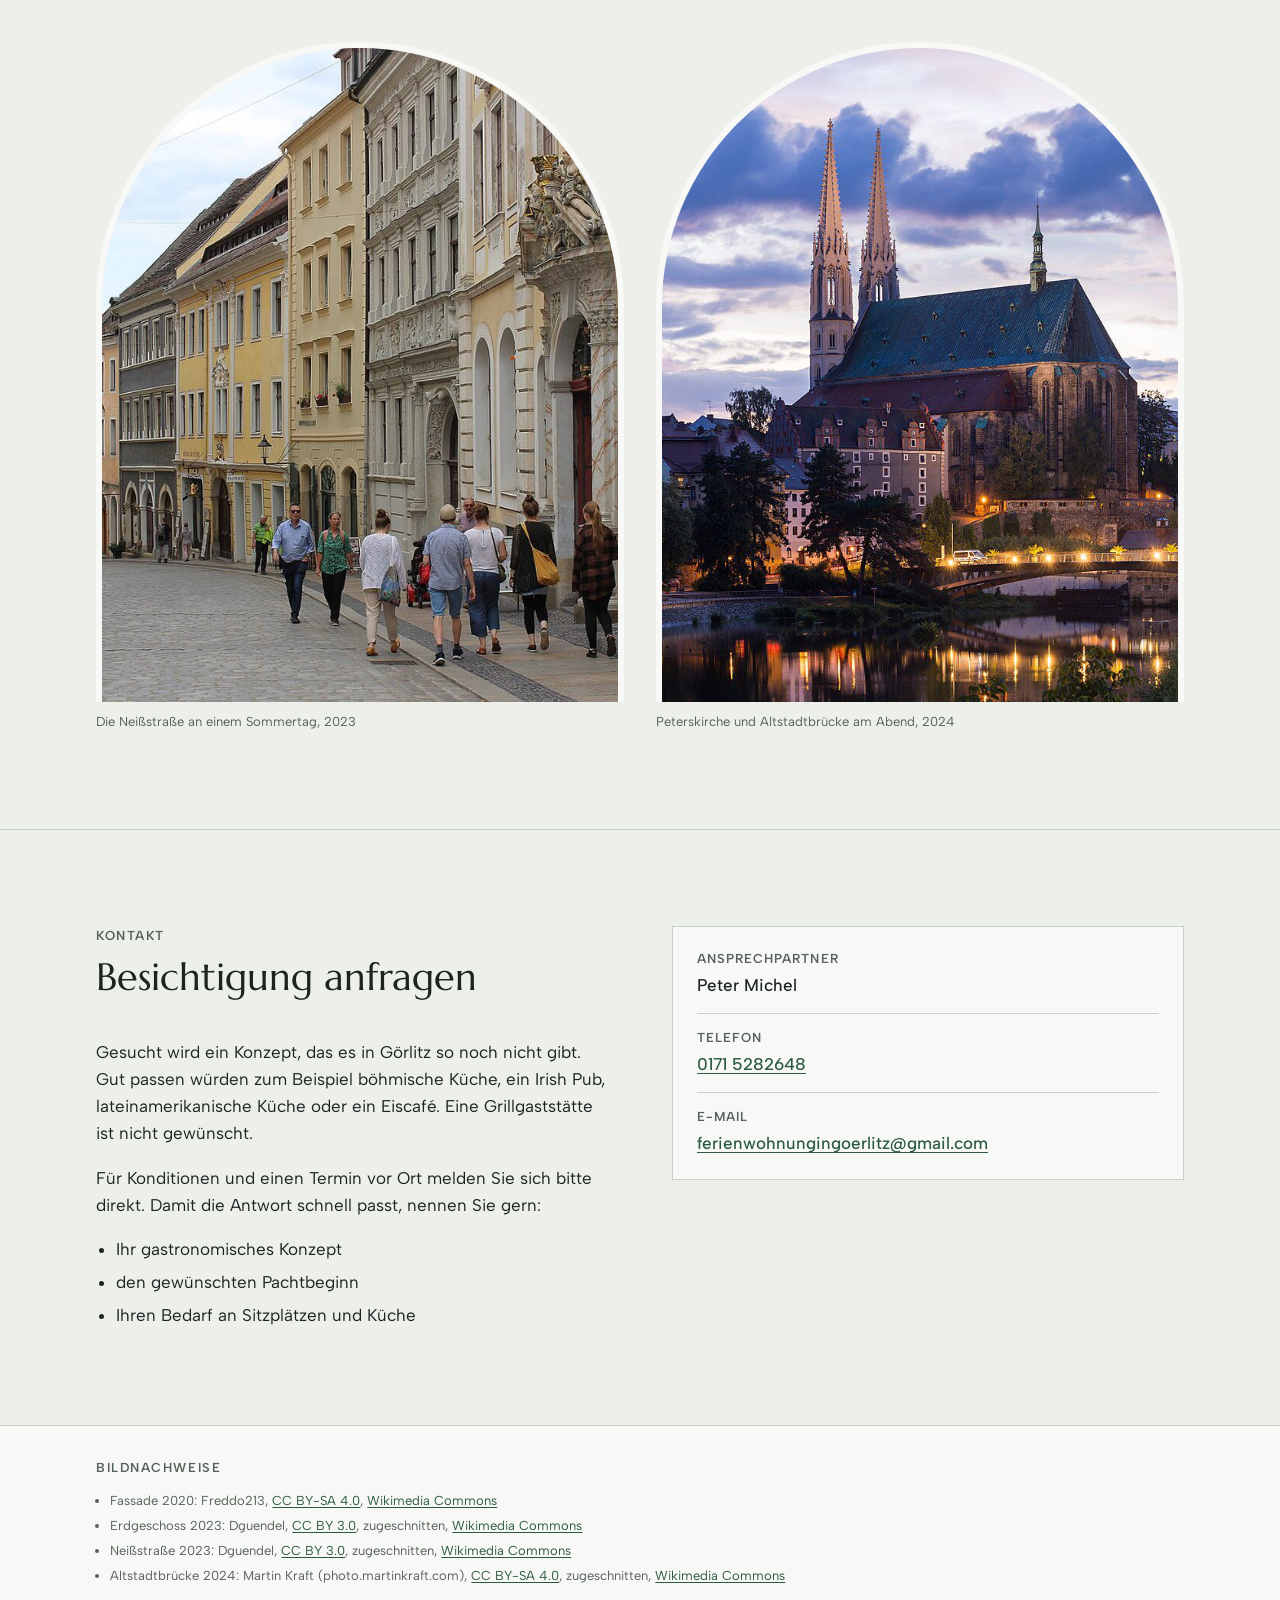
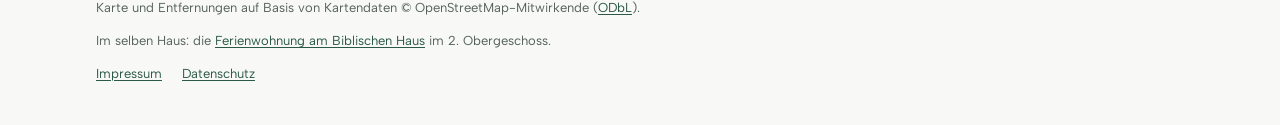
==== commit e28b6357: "Link to the holiday apartment in the same house Co-Authored-By: Claude Opus 5.5 <noreply@anthropic.c" ====
--- a/index.html
+++ b/index.html
@@ -442,6 +442,7 @@
       <li>Altstadtbrücke 2024: Martin Kraft (photo.martinkraft.com), <a href="https://creativecommons.org/licenses/by-sa/4.0/deed.de">CC BY-SA 4.0</a>, zugeschnitten, <a href="https://commons.wikimedia.org/wiki/File:MKr361482_Altstadtbr%C3%BCcke_(G%C3%B6rlitz).jpg">Wikimedia Commons</a></li>
     </ul>
     <p>Karte und Entfernungen auf Basis von Kartendaten © OpenStreetMap-Mitwirkende (<a href="https://www.openstreetmap.org/copyright">ODbL</a>).</p>
+    <p>Im selben Haus: die <a href="https://urlaub-in-goerlitz.de/">Ferienwohnung am Biblischen Haus</a> im 2.&nbsp;Obergeschoss.</p>
     <p class="footer-links"><a href="impressum.html">Impressum</a><a href="datenschutz.html">Datenschutz</a></p>
   </div>
 </footer>
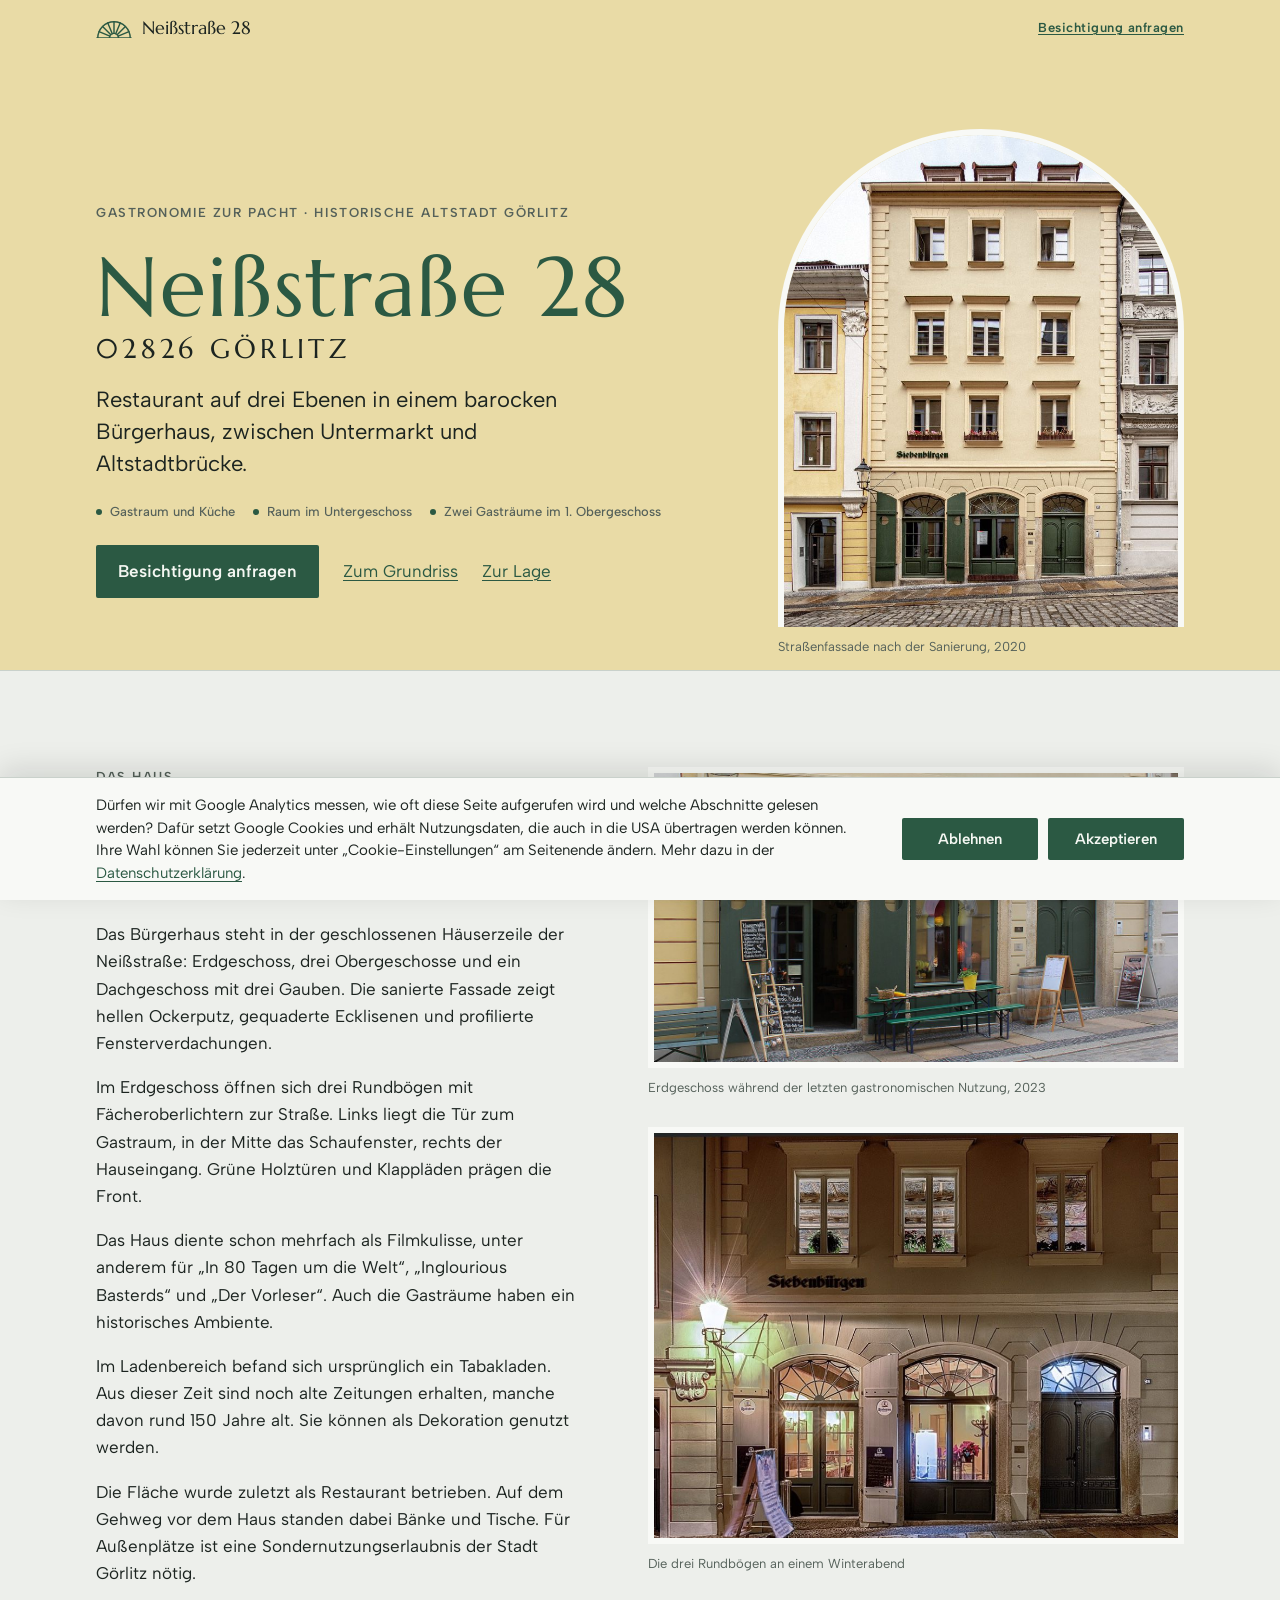
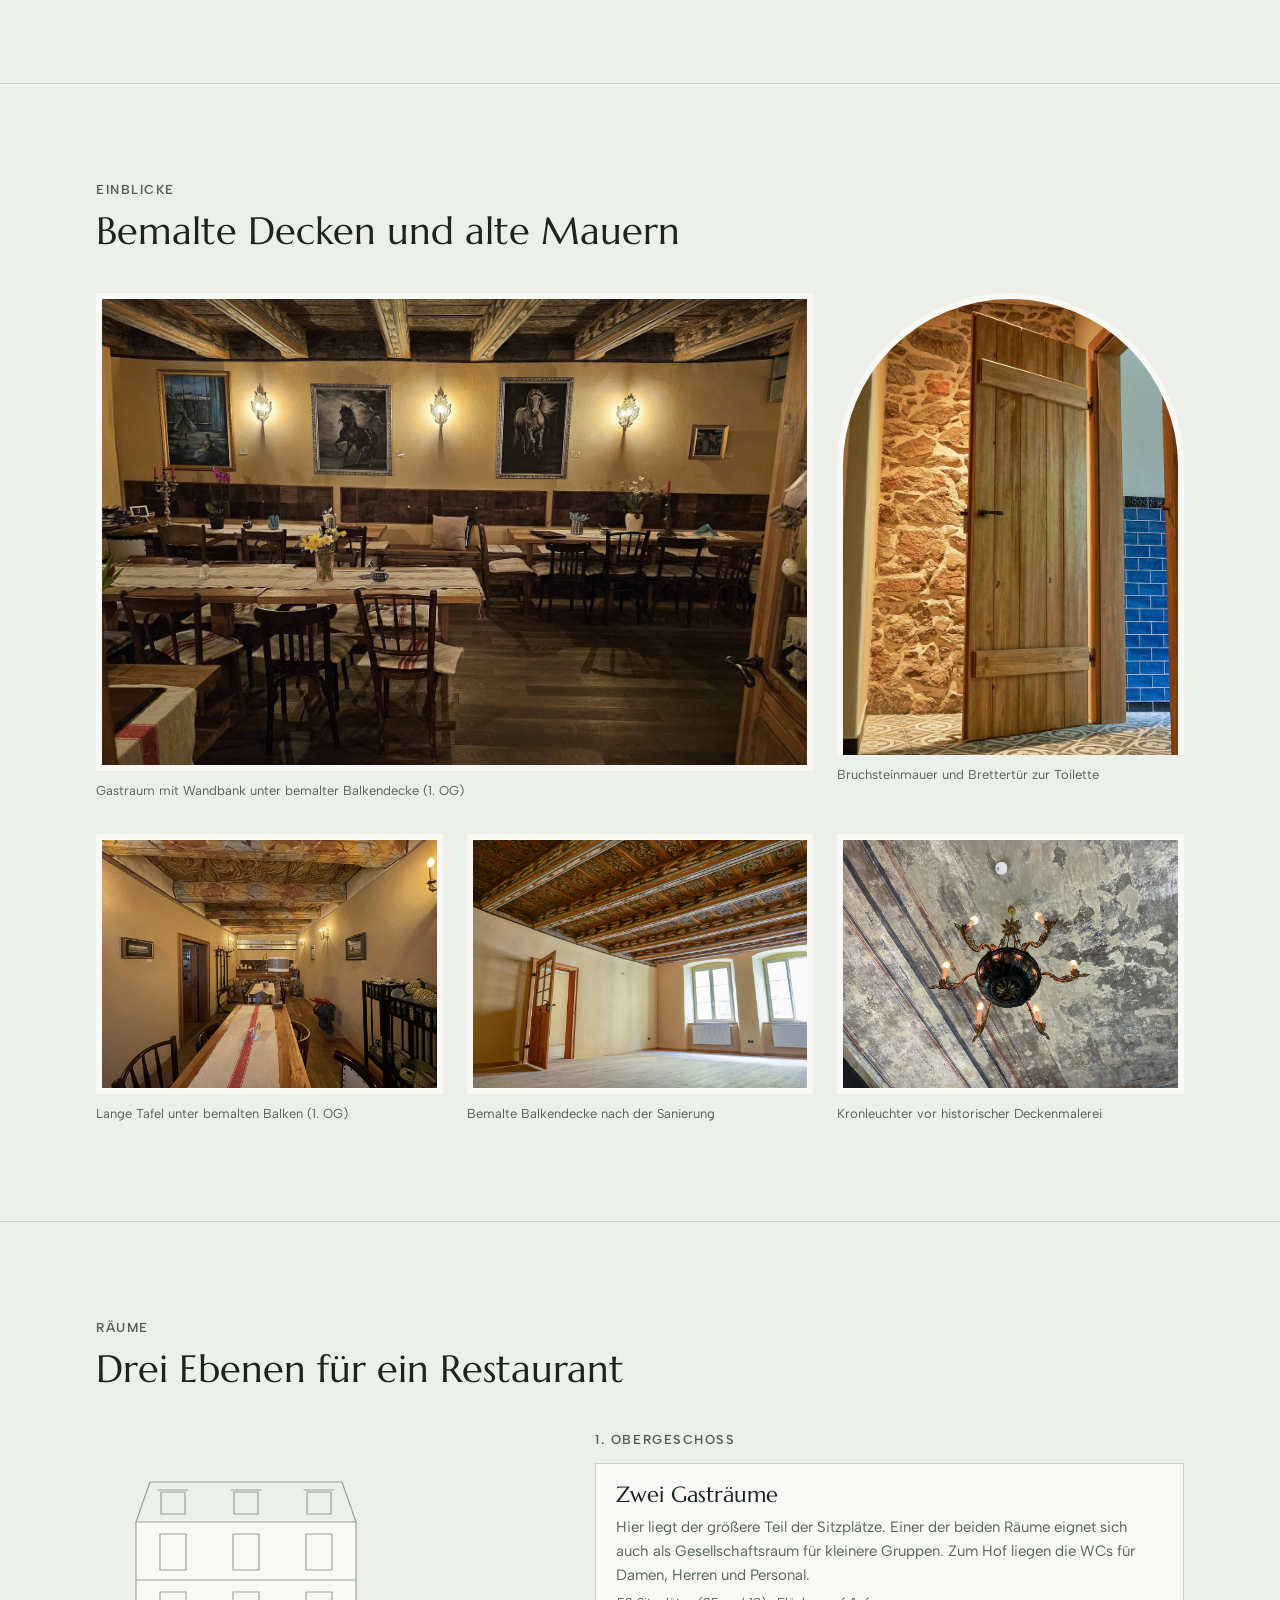
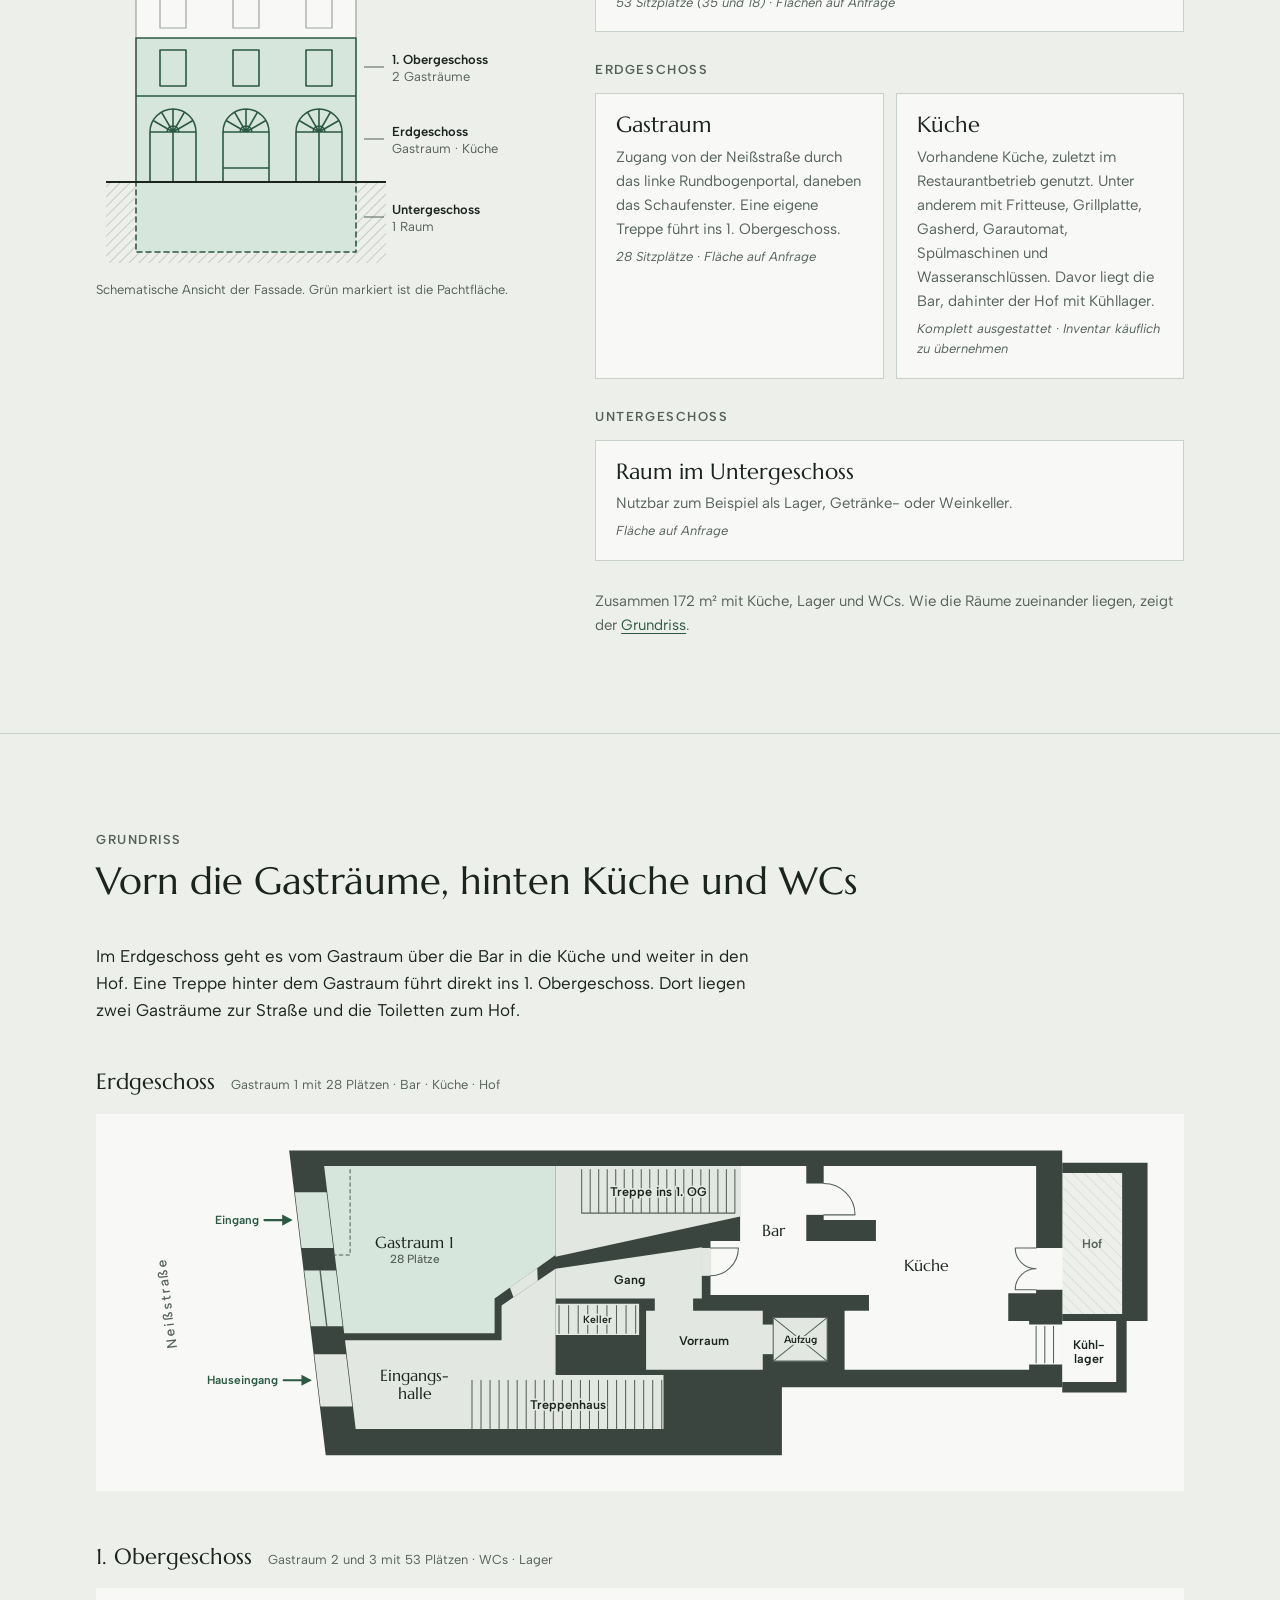
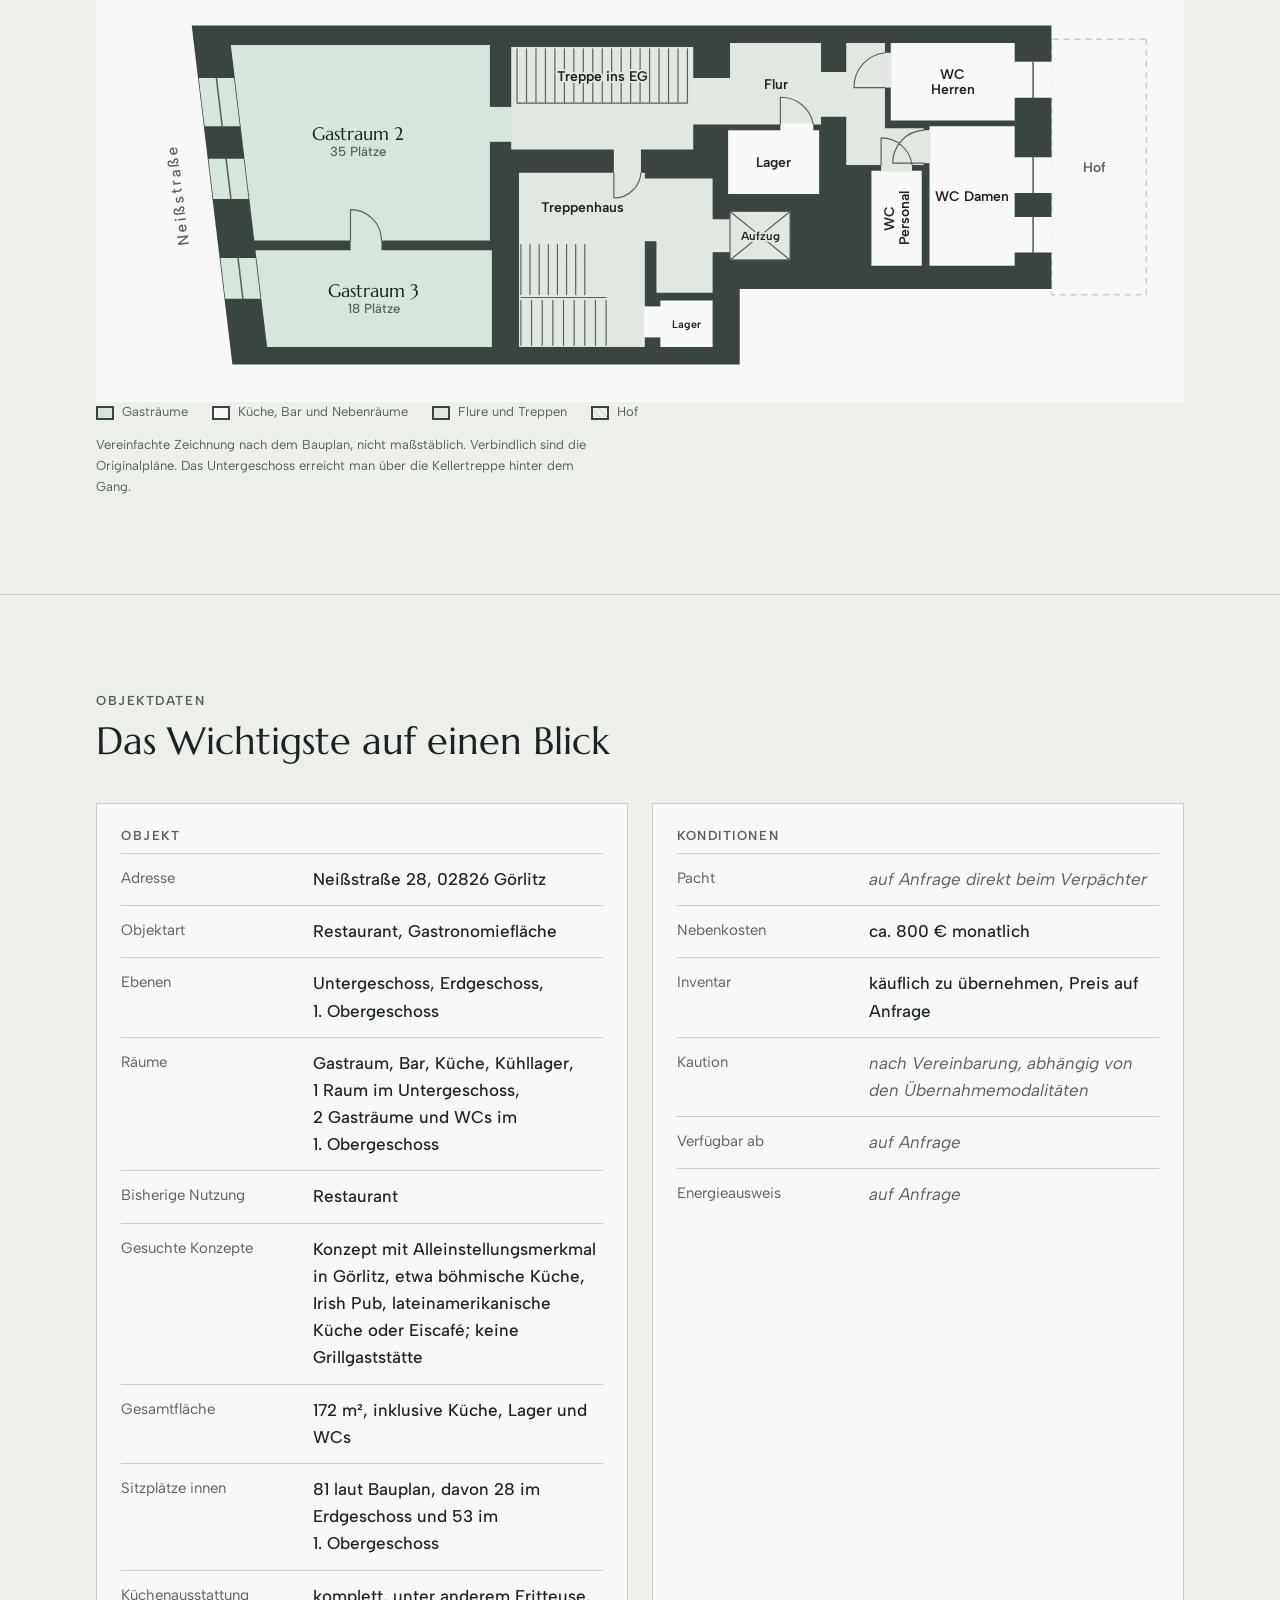
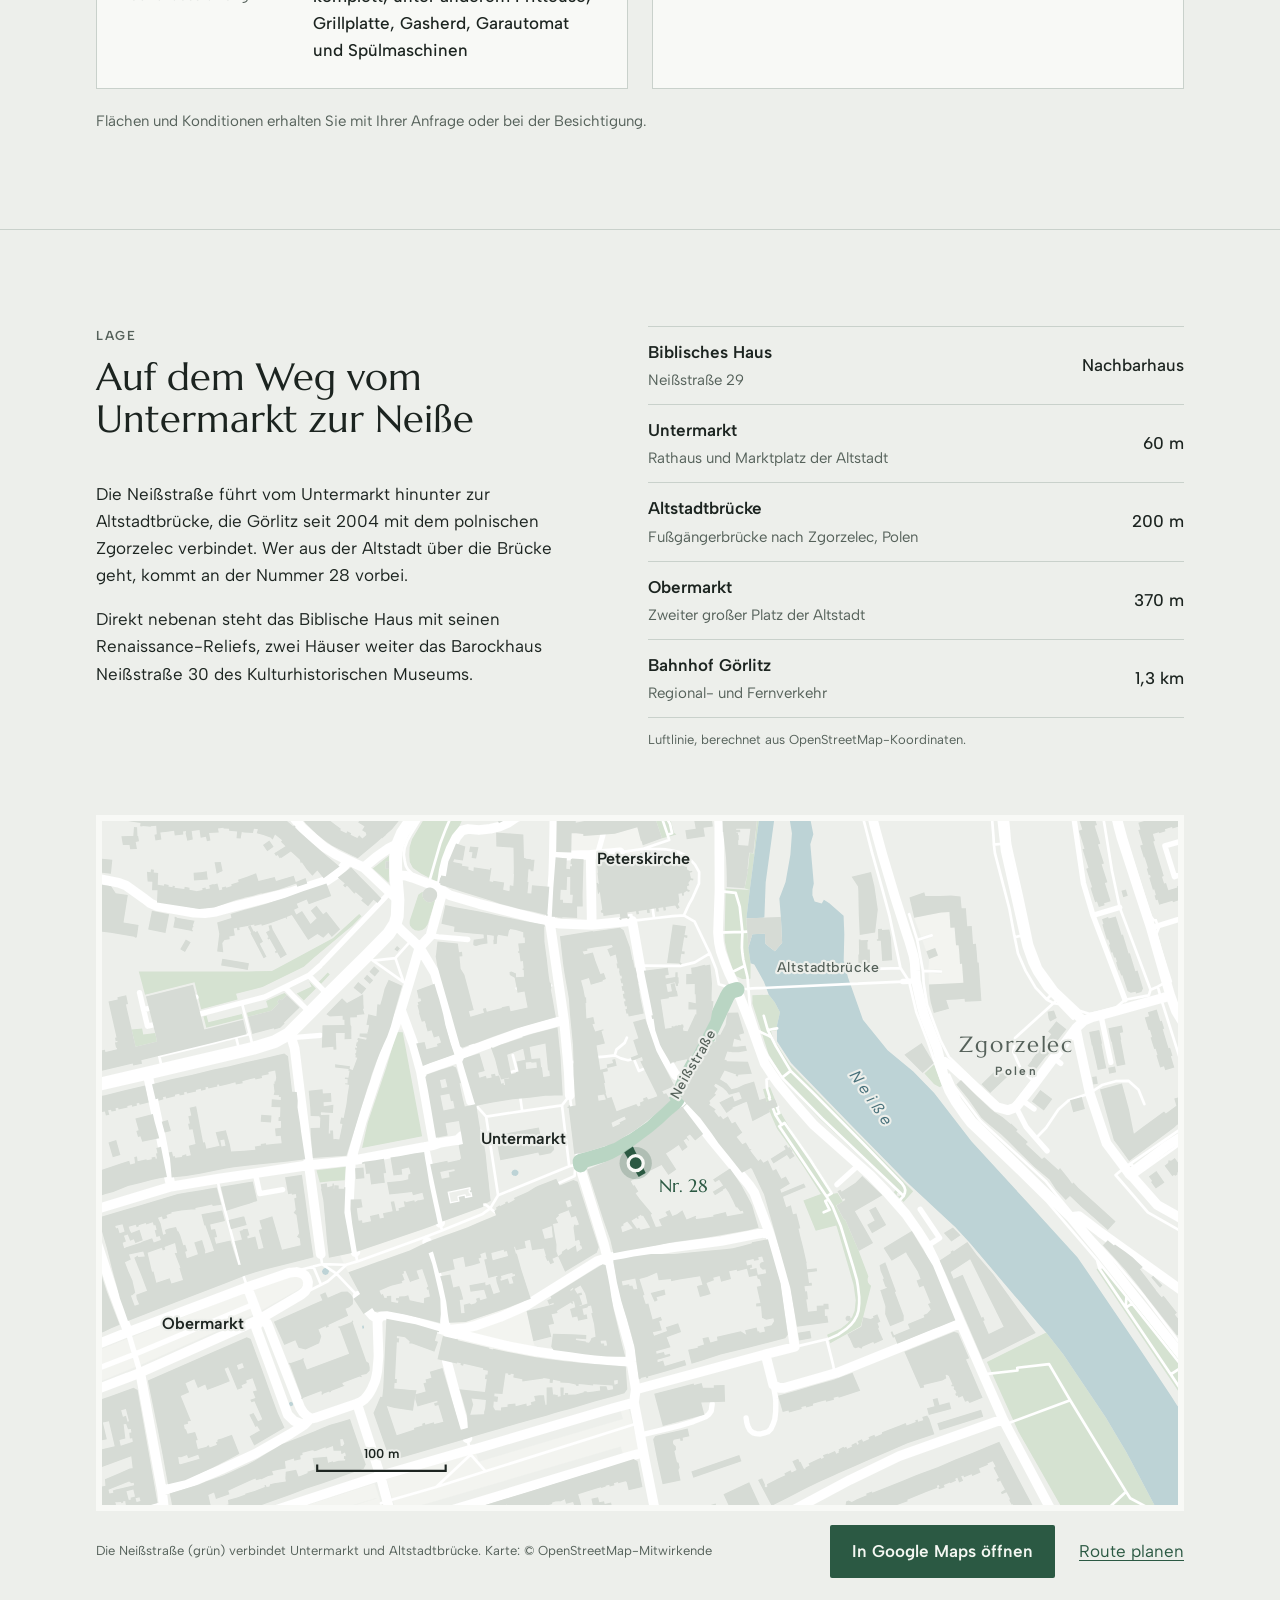
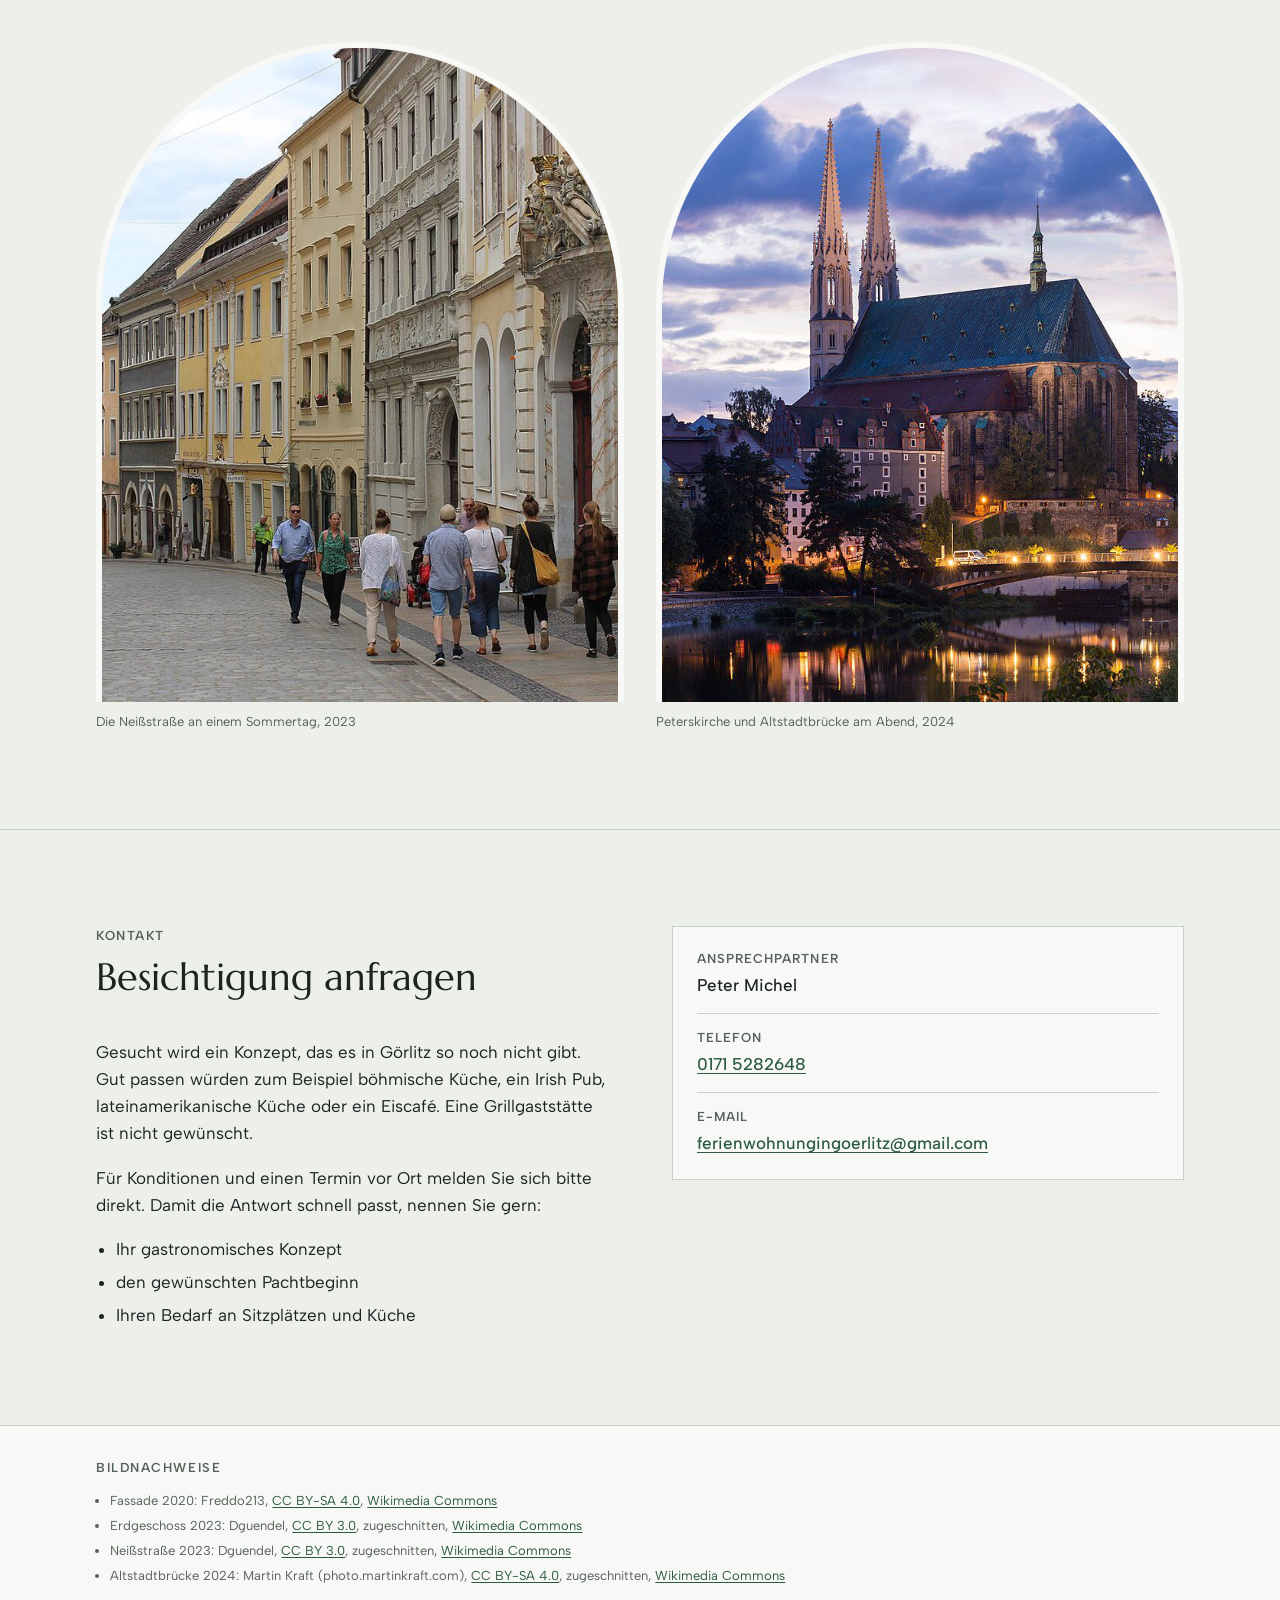
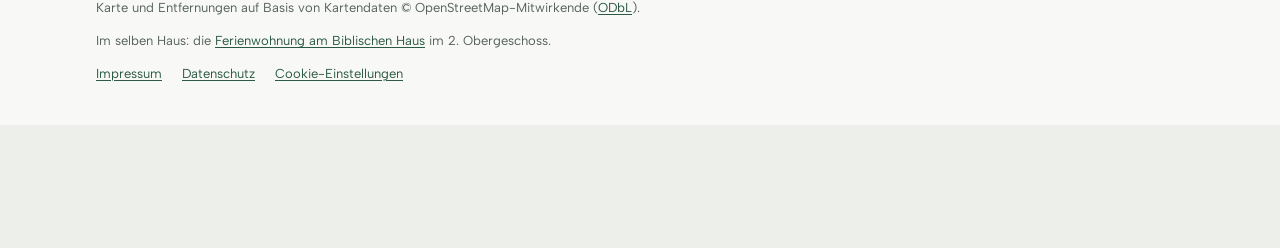
==== commit b7432ad3: "Add Google Analytics behind a consent bar The Google tag GTM-PF78BVK6 (GA4 property G-M45TS225NN) no" ====
--- a/index.html
+++ b/index.html
@@ -3,8 +3,9 @@
 <head>
 <meta charset="utf-8">
 <meta name="viewport" content="width=device-width, initial-scale=1">
-<title>Restaurant Neißstraße 28 · Gaststätte zur Pacht in Görlitz</title>
-<meta name="description" content="Gaststätte zur Pacht auf drei Ebenen in einem barocken Bürgerhaus in der Görlitzer Altstadt, Neißstraße 28, 02826 Görlitz.">
+<title>Gaststätte zur Pacht in der Görlitzer Altstadt | Neißstraße 28</title>
+<meta name="description" content="Restaurant zu verpachten in der Görlitzer Altstadt: 81 Sitzplätze auf drei Ebenen, ausgestattete Küche, Bar und bemalte Balkendecken. Neißstraße 28, 02826 Görlitz.">
+<meta name="robots" content="index, follow, max-image-preview:large, max-snippet:-1">
 <link rel="canonical" href="https://gastro-goerlitz.de/">
 <link rel="icon" href="favicon.ico" sizes="32x32">
 <link rel="icon" href="favicon.svg" type="image/svg+xml">
@@ -12,9 +13,10 @@
 <meta name="theme-color" content="#e9dba6" media="(prefers-color-scheme: light)">
 <meta name="theme-color" content="#2c2919" media="(prefers-color-scheme: dark)">
 <meta property="og:type" content="website">
+<meta property="og:site_name" content="Restaurant Neißstraße 28">
 <meta property="og:locale" content="de_DE">
 <meta property="og:url" content="https://gastro-goerlitz.de/">
-<meta property="og:title" content="Restaurant Neißstraße 28 · Gaststätte zur Pacht in Görlitz">
+<meta property="og:title" content="Gaststätte zur Pacht in der Görlitzer Altstadt | Neißstraße 28">
 <meta property="og:description" content="Gaststätte mit 81 Plätzen auf drei Ebenen in der Görlitzer Altstadt: Gastraum, Bar und Küche im Erdgeschoss, zwei Gasträume unter bemalten Balkendecken im 1. Obergeschoss.">
 <meta property="og:image" content="https://gastro-goerlitz.de/img/vorschau.jpg">
 <meta property="og:image:width" content="1200">
@@ -25,6 +27,133 @@
 <link rel="preload" href="fonts/marcellus-latin.woff2" as="font" type="font/woff2" crossorigin>
 <link rel="stylesheet" href="fonts.css">
 <link rel="stylesheet" href="style.css">
+<script src="consent.js" defer></script>
+<script type="application/ld+json">
+{
+ "@context": "https://schema.org",
+ "@graph": [
+  {
+   "@type": "WebSite",
+   "@id": "https://gastro-goerlitz.de/#website",
+   "url": "https://gastro-goerlitz.de/",
+   "name": "Restaurant Neißstraße 28",
+   "alternateName": "Gaststätte zur Pacht in Görlitz",
+   "inLanguage": "de"
+  },
+  {
+   "@type": "RealEstateListing",
+   "@id": "https://gastro-goerlitz.de/#angebot",
+   "url": "https://gastro-goerlitz.de/",
+   "name": "Gaststätte zur Pacht in der Görlitzer Altstadt, Neißstraße 28",
+   "description": "Restaurant auf drei Ebenen in einem barocken Bürgerhaus zwischen Untermarkt und Altstadtbrücke: 81 Sitzplätze innen (28 im Erdgeschoss, 53 im 1. Obergeschoss), Bar, komplett ausgestattete Küche, Kühllager, WCs und ein Raum im Untergeschoss, zusammen 172 m². Pacht auf Anfrage beim Verpächter, Nebenkosten ca. 800 € monatlich, Inventar käuflich zu übernehmen.",
+   "inLanguage": "de",
+   "isPartOf": {
+    "@id": "https://gastro-goerlitz.de/#website"
+   },
+   "image": [
+    "https://gastro-goerlitz.de/img/vorschau.jpg",
+    "https://gastro-goerlitz.de/img/gastraum-abend.jpg",
+    "https://gastro-goerlitz.de/img/gastraum-tafel.jpg",
+    "https://gastro-goerlitz.de/img/bemalte-decke.jpg",
+    "https://gastro-goerlitz.de/img/kronleuchter.jpg"
+   ],
+   "about": {
+    "@id": "https://gastro-goerlitz.de/#objekt"
+   },
+   "offers": {
+    "@type": "Offer",
+    "businessFunction": "http://purl.org/goodrelations/v1#LeaseOut",
+    "itemOffered": {
+     "@id": "https://gastro-goerlitz.de/#objekt"
+    },
+    "offeredBy": {
+     "@type": "Person",
+     "name": "Peter Michel",
+     "telephone": "+49 171 5282648",
+     "email": "ferienwohnungingoerlitz@gmail.com"
+    }
+   }
+  },
+  {
+   "@type": "Place",
+   "@id": "https://gastro-goerlitz.de/#objekt",
+   "name": "Gaststätte Neißstraße 28",
+   "description": "Gastronomiefläche im Erdgeschoss, 1. Obergeschoss und Untergeschoss eines barocken Bürgerhauses in der Görlitzer Altstadt, direkt neben dem Biblischen Haus. Zuletzt als Restaurant genutzt.",
+   "address": {
+    "@type": "PostalAddress",
+    "streetAddress": "Neißstraße 28",
+    "postalCode": "02826",
+    "addressLocality": "Görlitz",
+    "addressRegion": "Sachsen",
+    "addressCountry": "DE"
+   },
+   "geo": {
+    "@type": "GeoCoordinates",
+    "latitude": 51.1565,
+    "longitude": 14.99152
+   },
+   "hasMap": "https://www.google.com/maps/search/?api=1&query=Nei%C3%9Fstra%C3%9Fe%2028%2C%2002826%20G%C3%B6rlitz",
+   "maximumAttendeeCapacity": 81,
+   "amenityFeature": [
+    {
+     "@type": "LocationFeatureSpecification",
+     "name": "Bar",
+     "value": true
+    },
+    {
+     "@type": "LocationFeatureSpecification",
+     "name": "Komplett ausgestattete Küche",
+     "value": true
+    },
+    {
+     "@type": "LocationFeatureSpecification",
+     "name": "Kühllager",
+     "value": true
+    },
+    {
+     "@type": "LocationFeatureSpecification",
+     "name": "WCs für Damen, Herren und Personal",
+     "value": true
+    },
+    {
+     "@type": "LocationFeatureSpecification",
+     "name": "Raum im Untergeschoss",
+     "value": true
+    },
+    {
+     "@type": "LocationFeatureSpecification",
+     "name": "Bemalte historische Balkendecken",
+     "value": true
+    }
+   ],
+   "additionalProperty": [
+    {
+     "@type": "PropertyValue",
+     "name": "Gesamtfläche",
+     "value": 172,
+     "unitCode": "MTK",
+     "unitText": "m²"
+    },
+    {
+     "@type": "PropertyValue",
+     "name": "Sitzplätze innen",
+     "value": 81
+    },
+    {
+     "@type": "PropertyValue",
+     "name": "Ebenen",
+     "value": "Untergeschoss, Erdgeschoss, 1. Obergeschoss"
+    },
+    {
+     "@type": "PropertyValue",
+     "name": "Nebenkosten",
+     "value": "ca. 800 € monatlich"
+    }
+   ]
+  }
+ ]
+}
+</script>
 </head>
 <body>
 
@@ -46,8 +175,7 @@
 <section class="hero">
   <div class="wrap">
     <div class="hero-text">
-      <p class="eyebrow">Gastronomie zur Pacht · Historische Altstadt Görlitz</p>
-      <h1>Neißstraße 28<small>02826 Görlitz</small></h1>
+      <h1><span class="eyebrow">Gastronomie zur Pacht · Historische Altstadt Görlitz</span> Neißstraße 28<small>02826 Görlitz</small></h1>
       <p class="lead">Restaurant auf drei Ebenen in einem barocken Bürgerhaus, zwischen Untermarkt und Altstadtbrücke.</p>
       <ul class="traits">
         <li>Gastraum und Küche</li>
@@ -443,7 +571,7 @@
     </ul>
     <p>Karte und Entfernungen auf Basis von Kartendaten © OpenStreetMap-Mitwirkende (<a href="https://www.openstreetmap.org/copyright">ODbL</a>).</p>
     <p>Im selben Haus: die <a href="https://urlaub-in-goerlitz.de/">Ferienwohnung am Biblischen Haus</a> im 2.&nbsp;Obergeschoss.</p>
-    <p class="footer-links"><a href="impressum.html">Impressum</a><a href="datenschutz.html">Datenschutz</a></p>
+    <p class="footer-links"><a href="impressum.html">Impressum</a><a href="datenschutz.html">Datenschutz</a><button type="button" class="link-button" data-consent-open hidden>Cookie-Einstellungen</button></p>
   </div>
 </footer>
 
--- a/style.css
+++ b/style.css
@@ -112,6 +112,12 @@
   letter-spacing: 0.02em;
   color: var(--green);
 }
+.hero h1 .eyebrow {
+  display: block;
+  margin-bottom: 22px;
+  font-family: var(--body);
+  line-height: 1.6;
+}
 .hero h1 small {
   display: block;
   margin-top: 0.5rem;
@@ -443,3 +449,56 @@
   .facts-group, .card { padding-inline: 16px; }
   .bar-link { display: none; }
 }
+
+/* Consent bar for Google Analytics (consent.js). Both choices get the same weight. */
+.consent {
+  position: fixed;
+  inset-inline: 0;
+  bottom: 0;
+  z-index: 50;
+  background: var(--paper);
+  color: var(--ink);
+  border-top: 1px solid var(--line);
+  box-shadow: 0 -8px 28px rgba(12, 16, 14, 0.12);
+}
+.consent[hidden] { display: none; }
+.consent .wrap {
+  padding-top: 16px;
+  padding-bottom: max(16px, env(safe-area-inset-bottom, 0px));
+  display: flex;
+  flex-wrap: wrap;
+  align-items: center;
+  gap: 12px 32px;
+}
+.consent p { flex: 1 1 30rem; font-size: 0.9375rem; line-height: 1.5; }
+.consent-actions { display: flex; gap: 10px; flex: 0 1 auto; }
+.consent-actions button {
+  flex: 1 1 0;
+  min-width: 8.5rem;
+  padding: 12px 20px;
+  font: 600 0.9375rem/1.2 var(--body);
+  color: var(--on-green);
+  background: var(--green);
+  border: 0;
+  border-radius: 2px;
+  cursor: pointer;
+}
+.consent-actions button:hover { filter: brightness(1.08); }
+.consent-actions button:focus-visible { outline: 2px solid var(--ink); outline-offset: 3px; }
+@media (max-width: 520px) {
+  .consent-actions { flex-basis: 100%; }
+  .consent-actions button { min-width: 0; }
+}
+.link-button {
+  padding: 0;
+  font: inherit;
+  color: var(--green);
+  background: none;
+  border: 0;
+  text-decoration: underline;
+  text-underline-offset: 0.18em;
+  text-decoration-thickness: 1px;
+  cursor: pointer;
+}
+.link-button[hidden] { display: none; }
+.link-button:focus-visible { outline: 2px solid var(--green); outline-offset: 3px; border-radius: 2px; }
